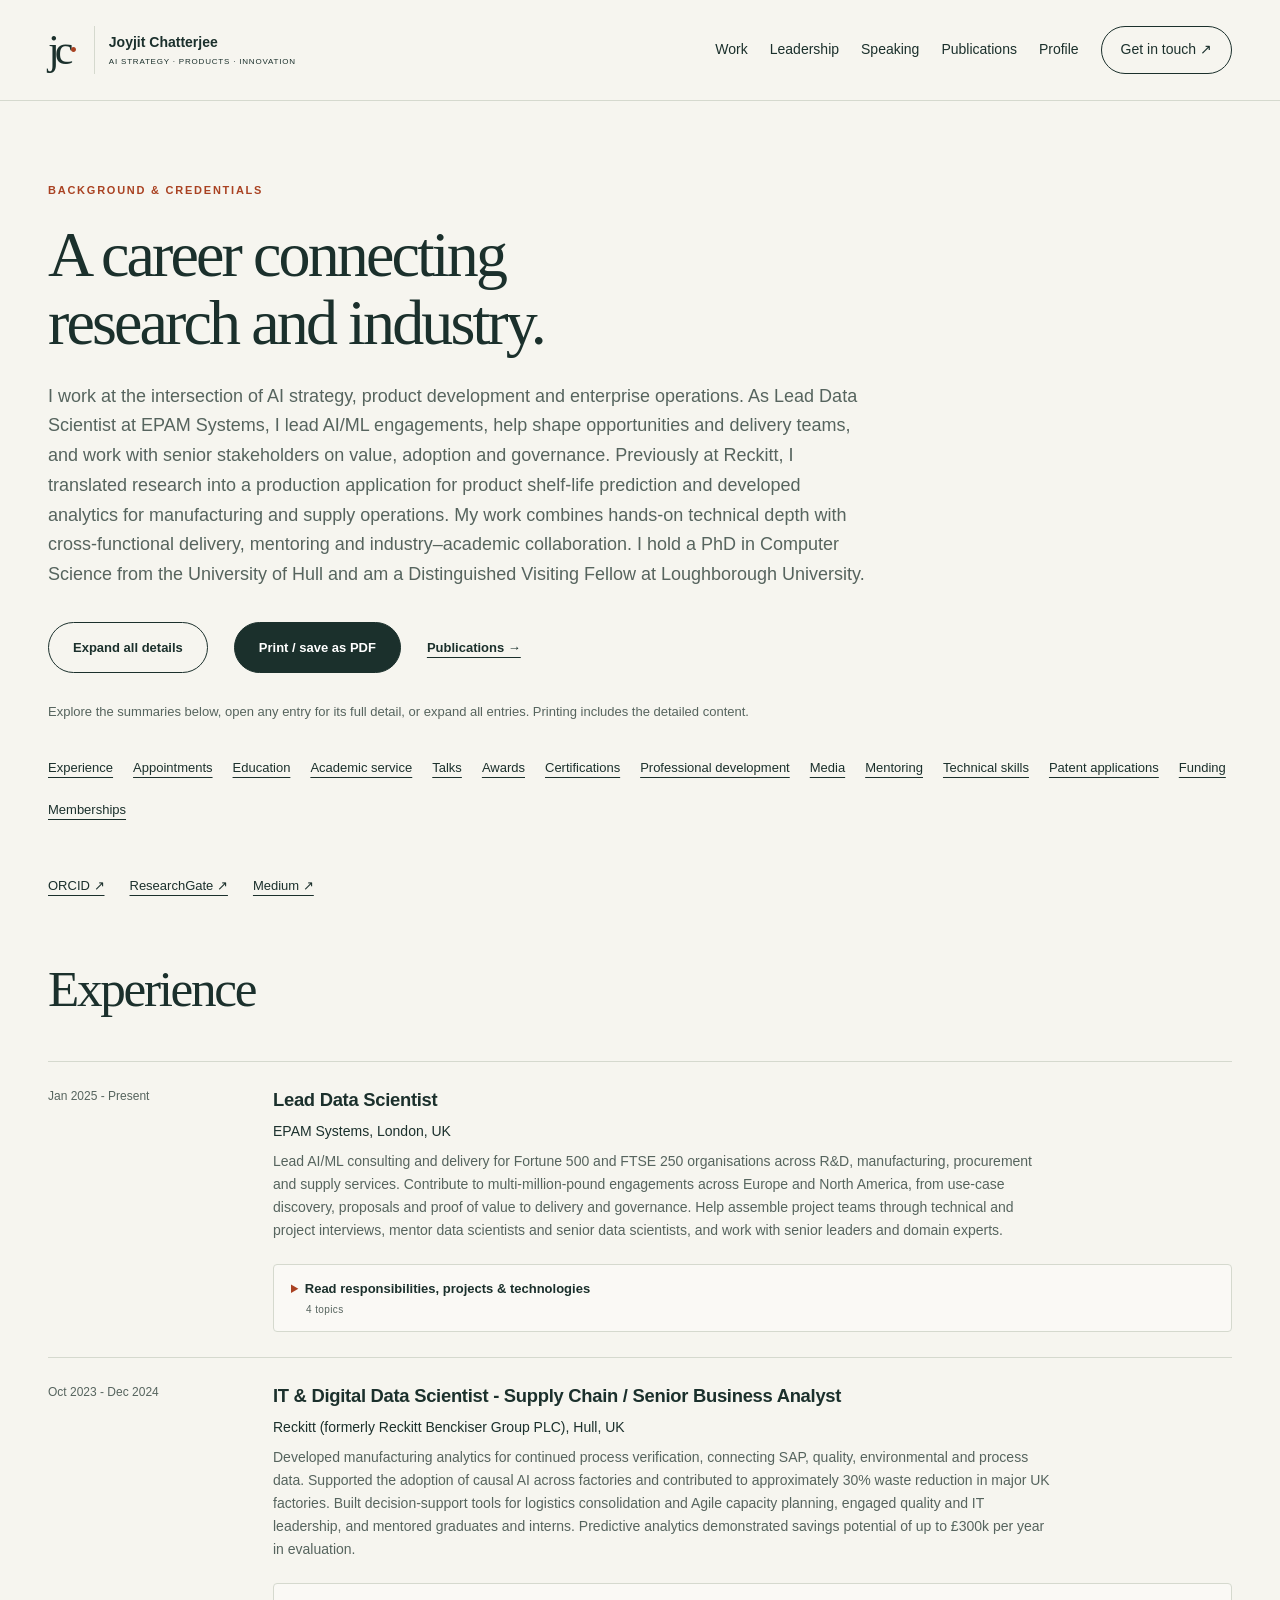
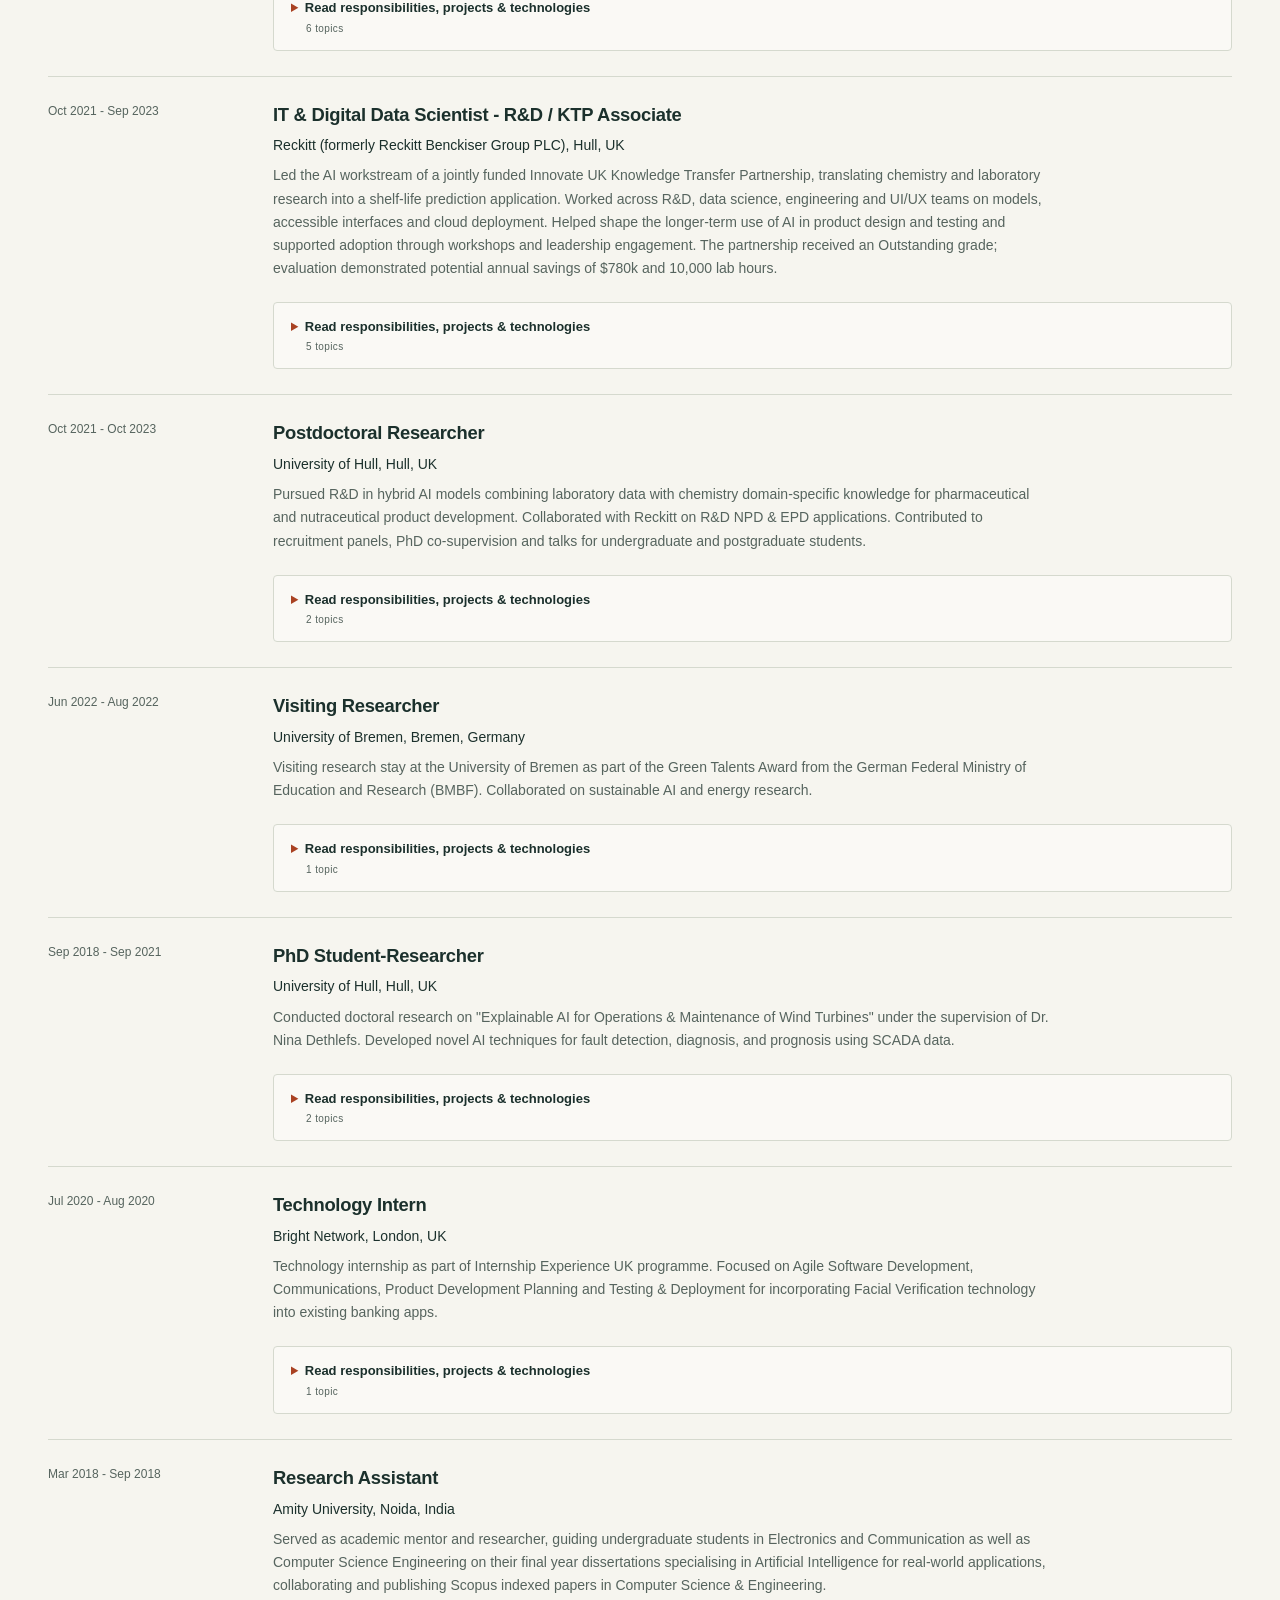
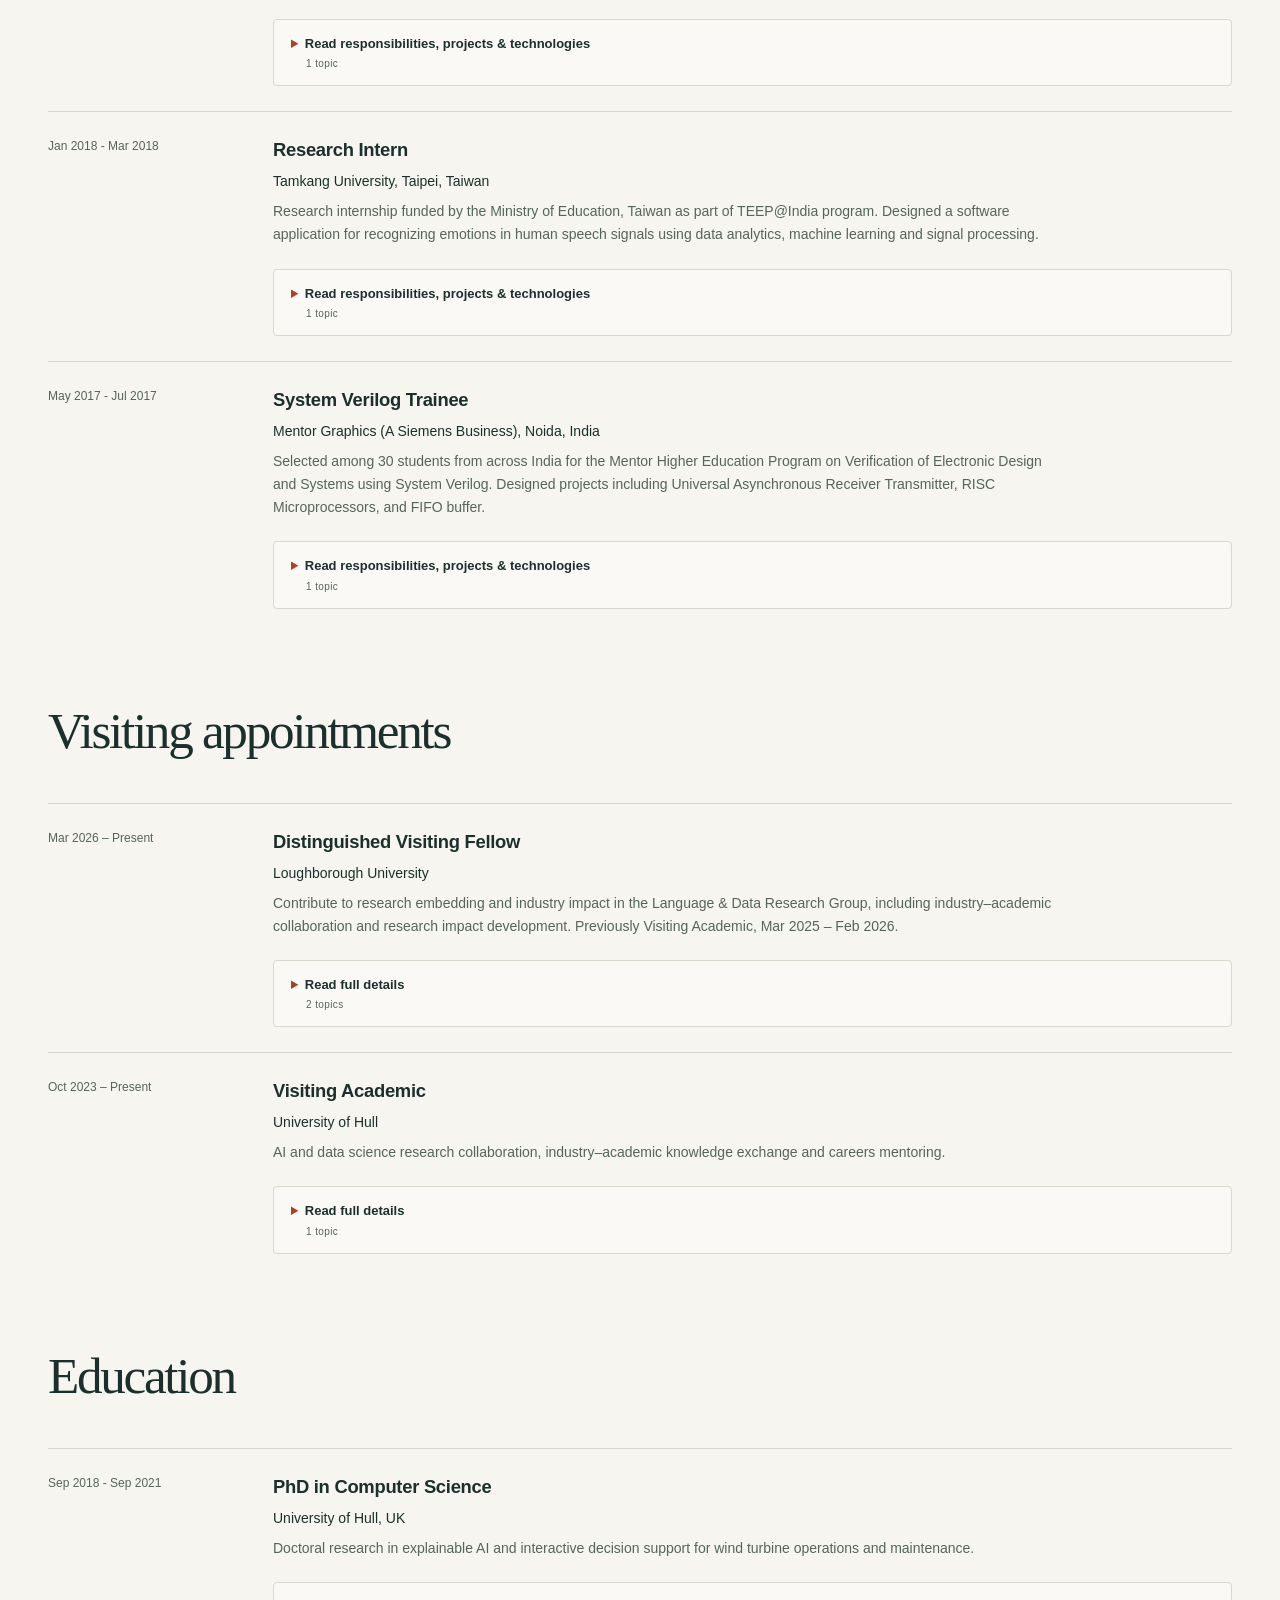
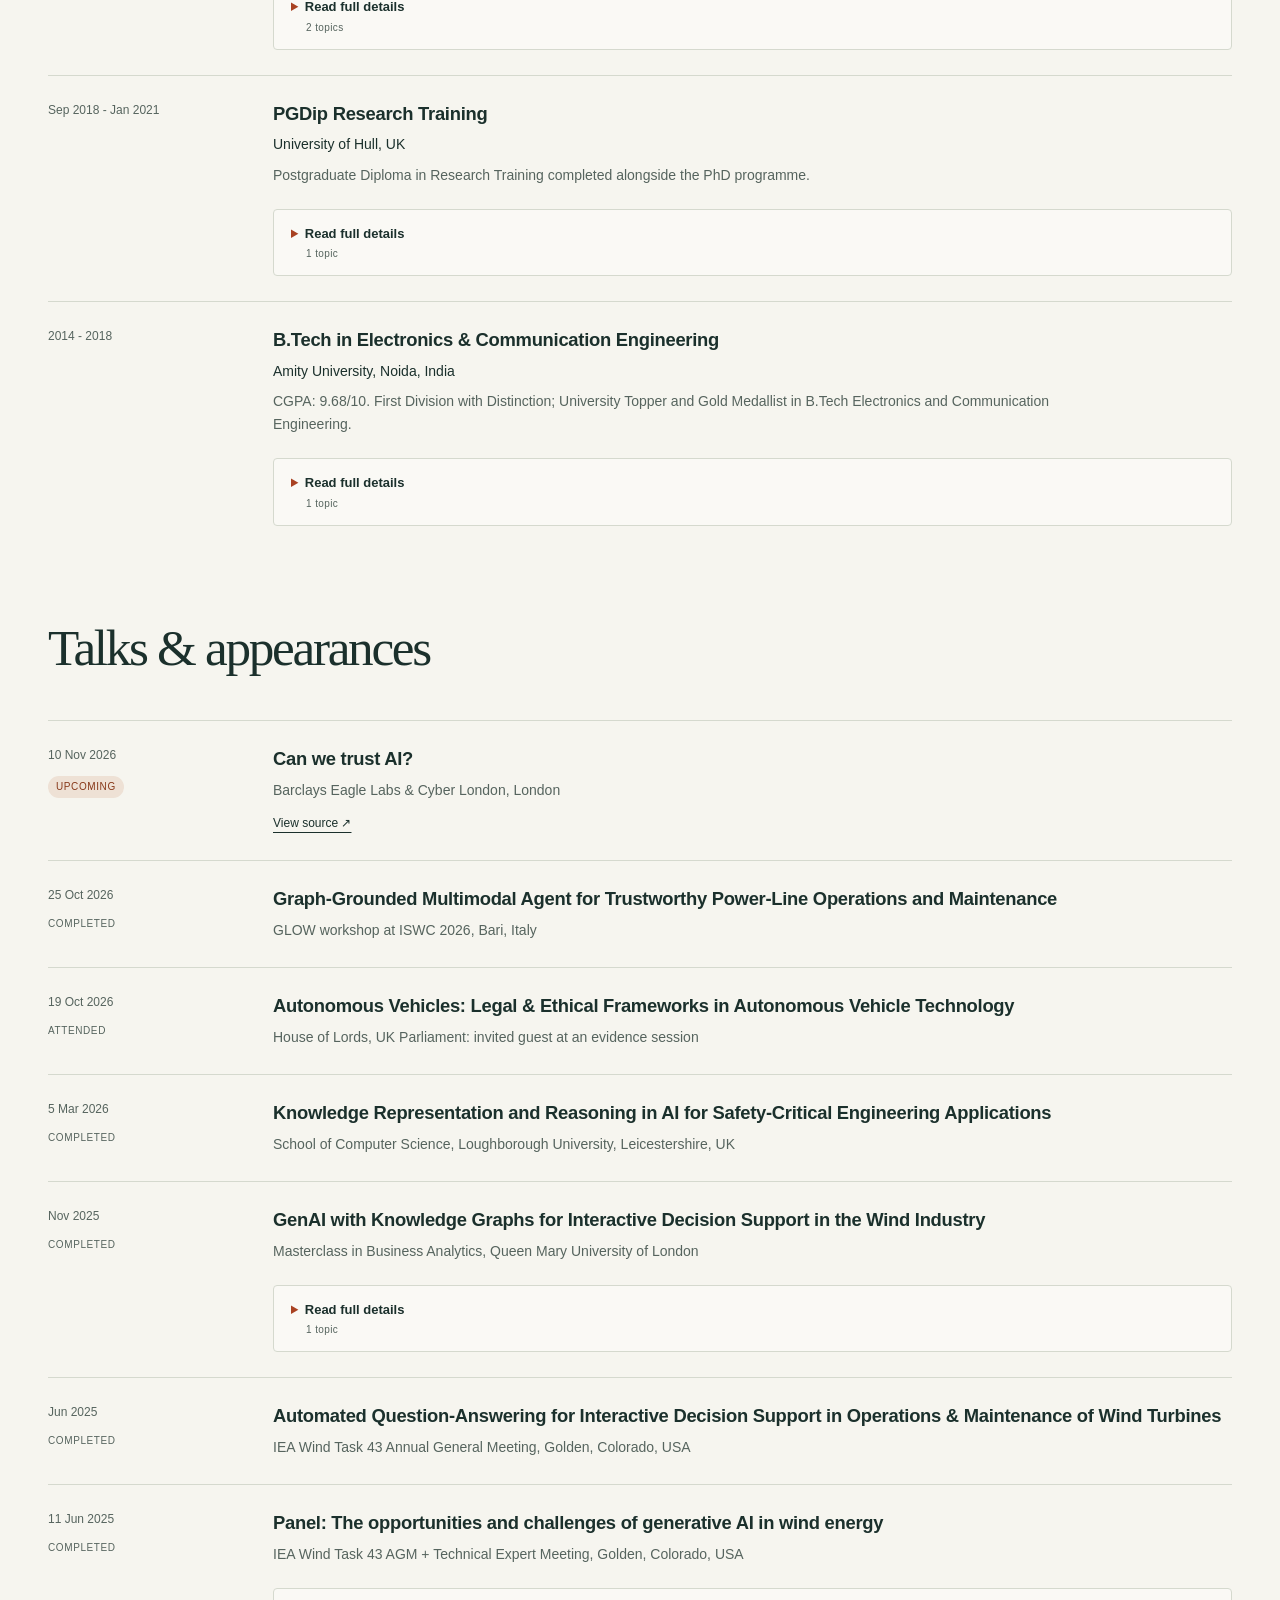
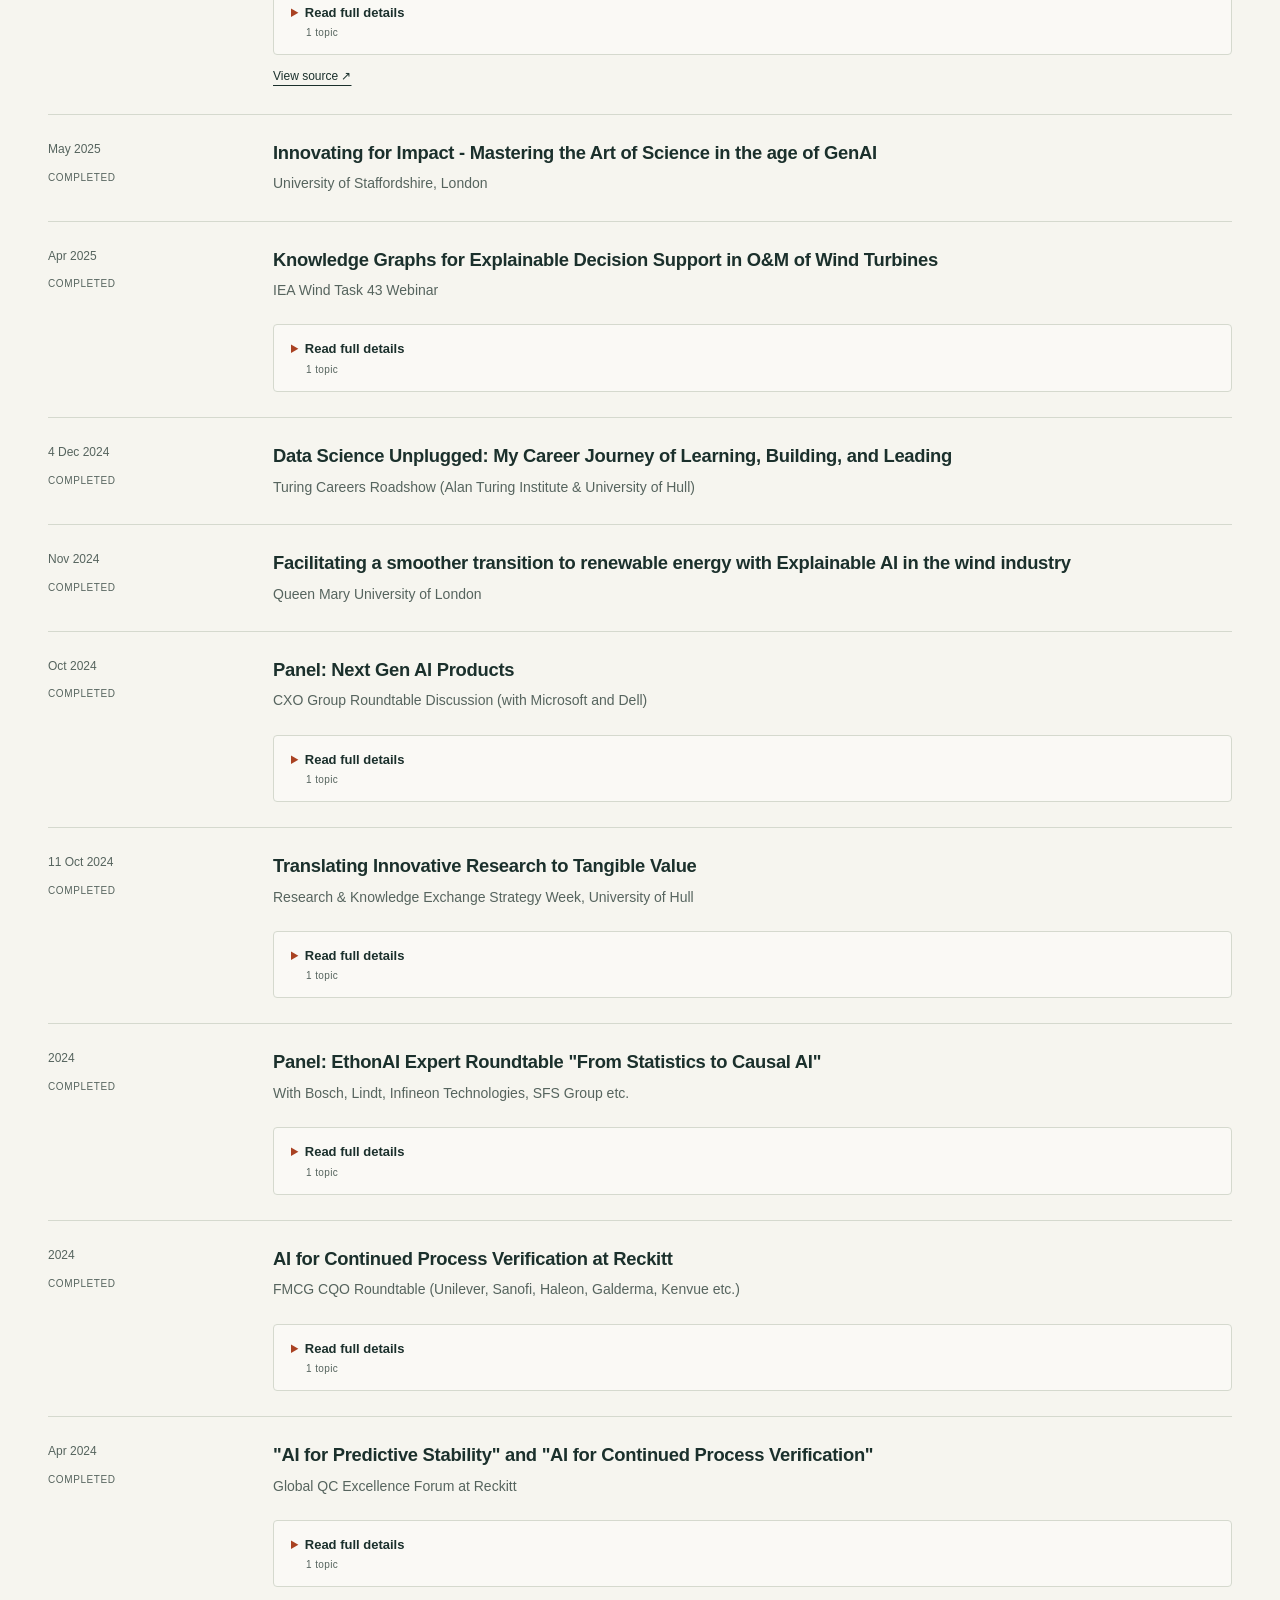
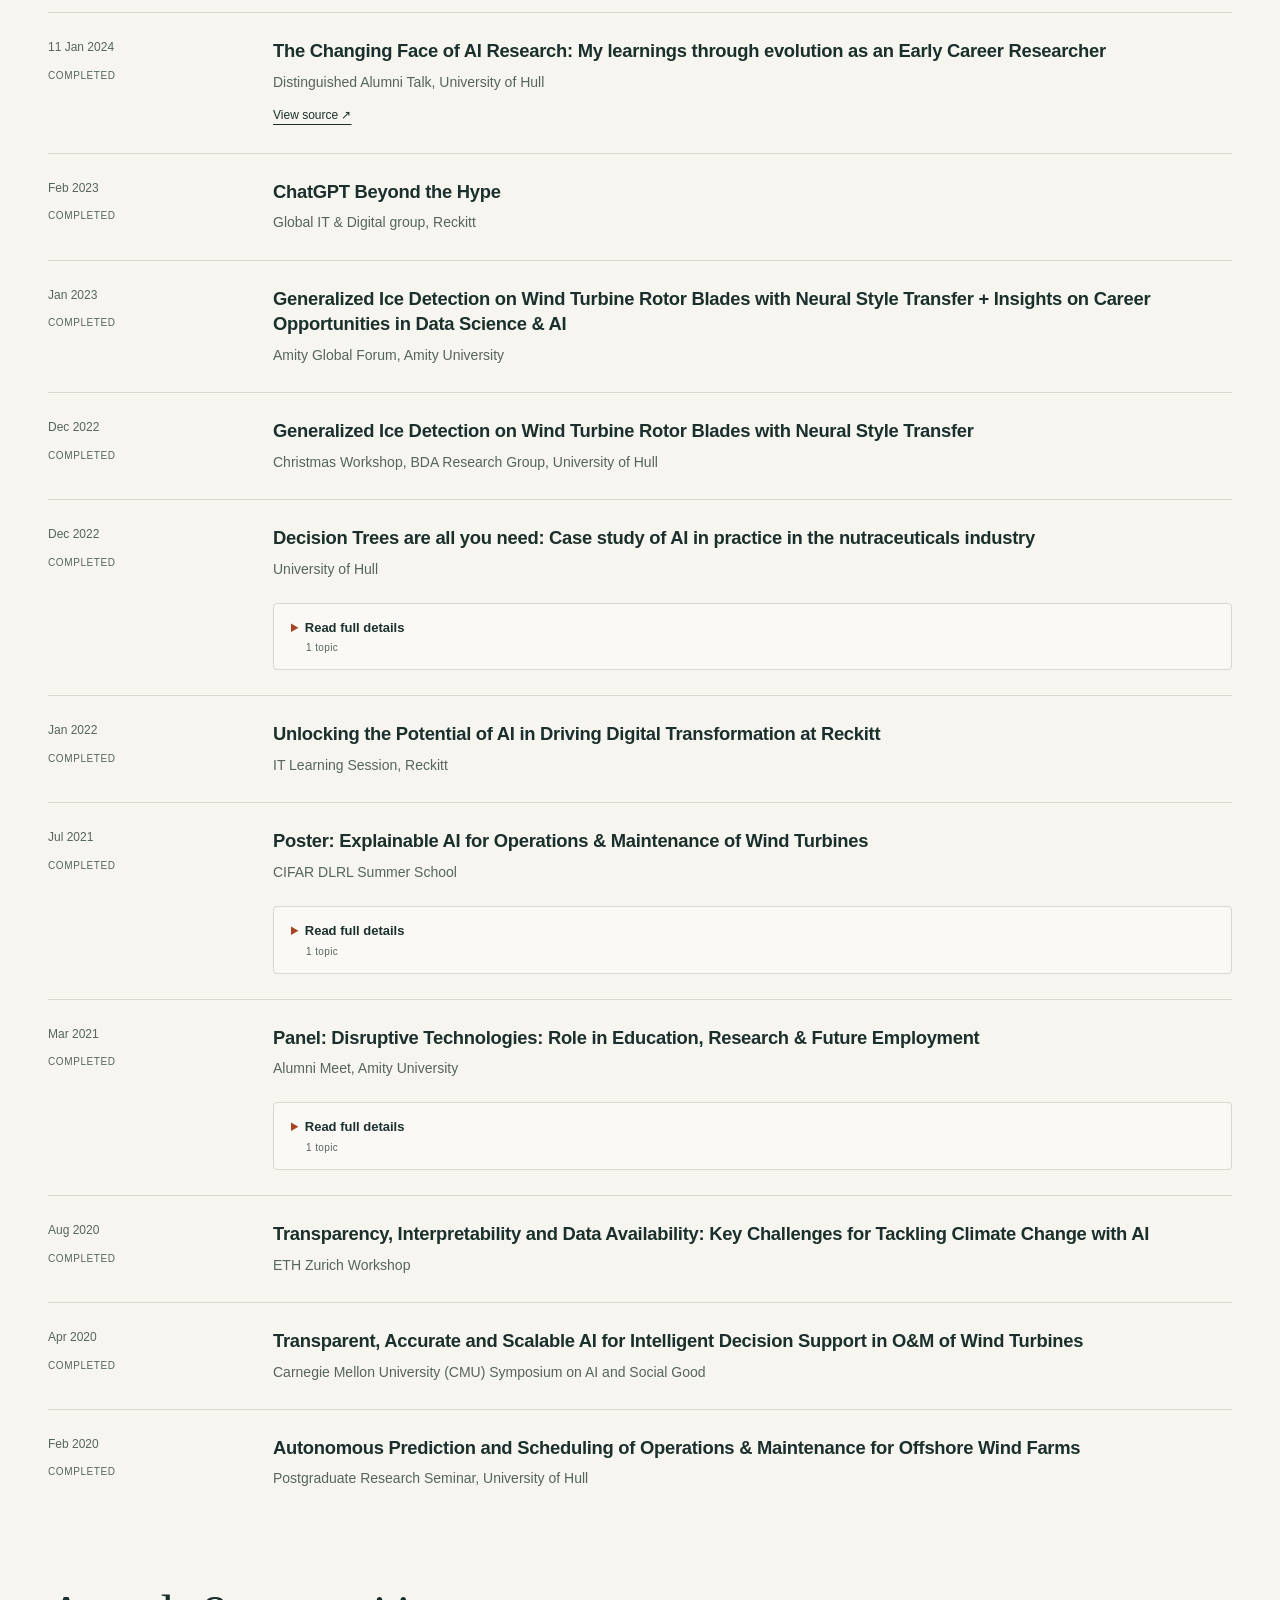
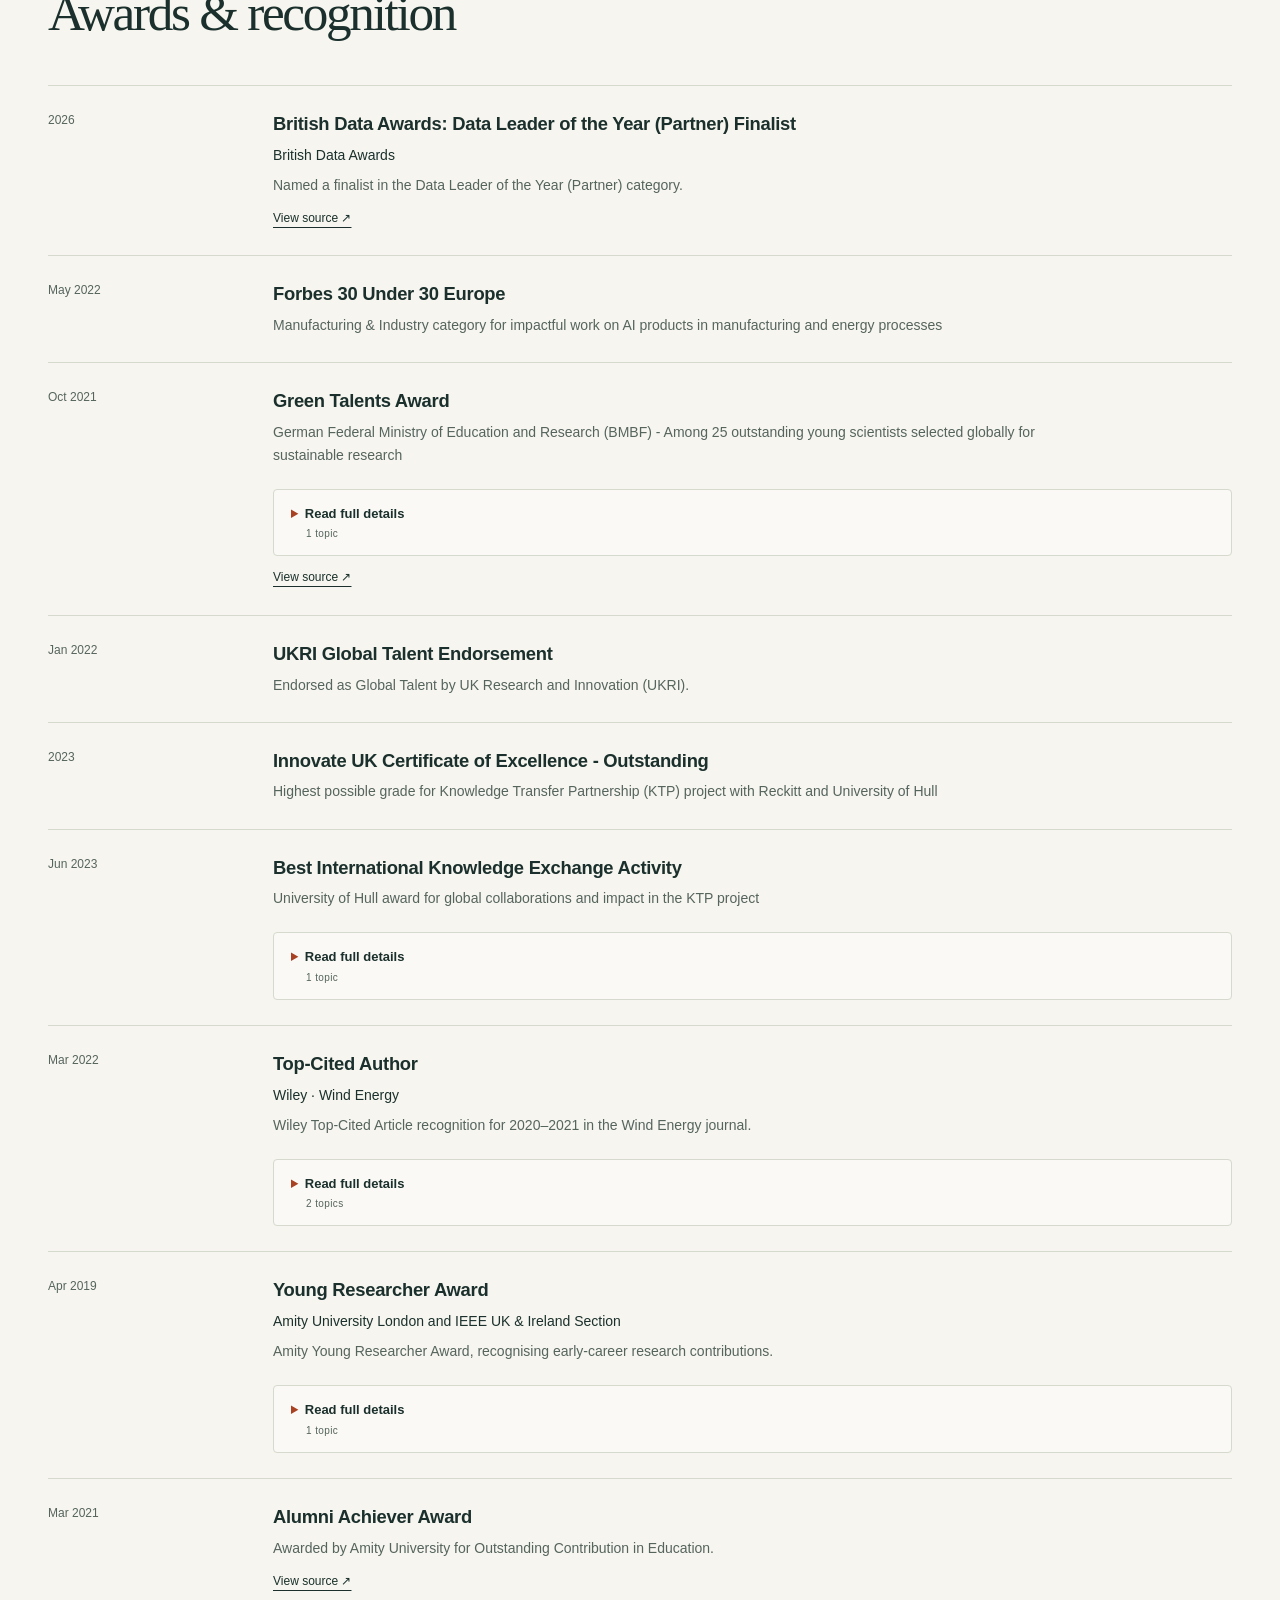
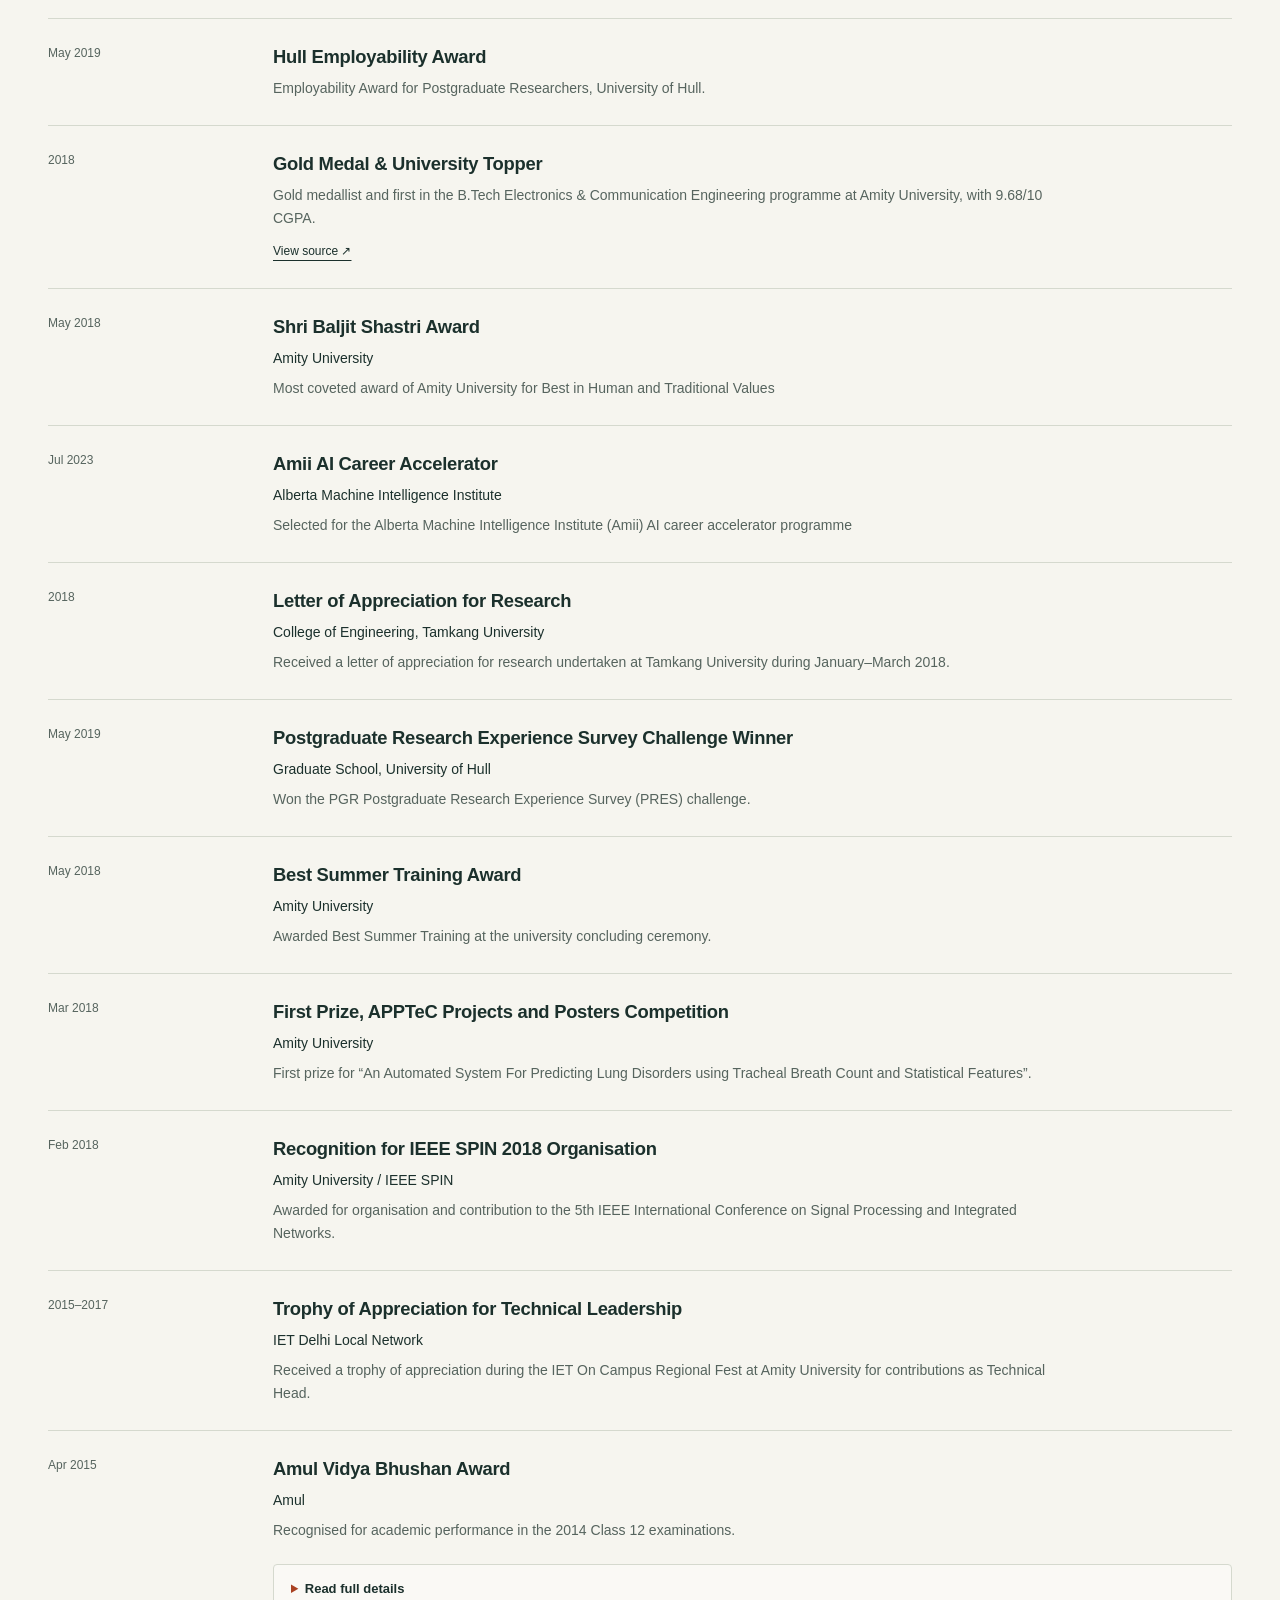
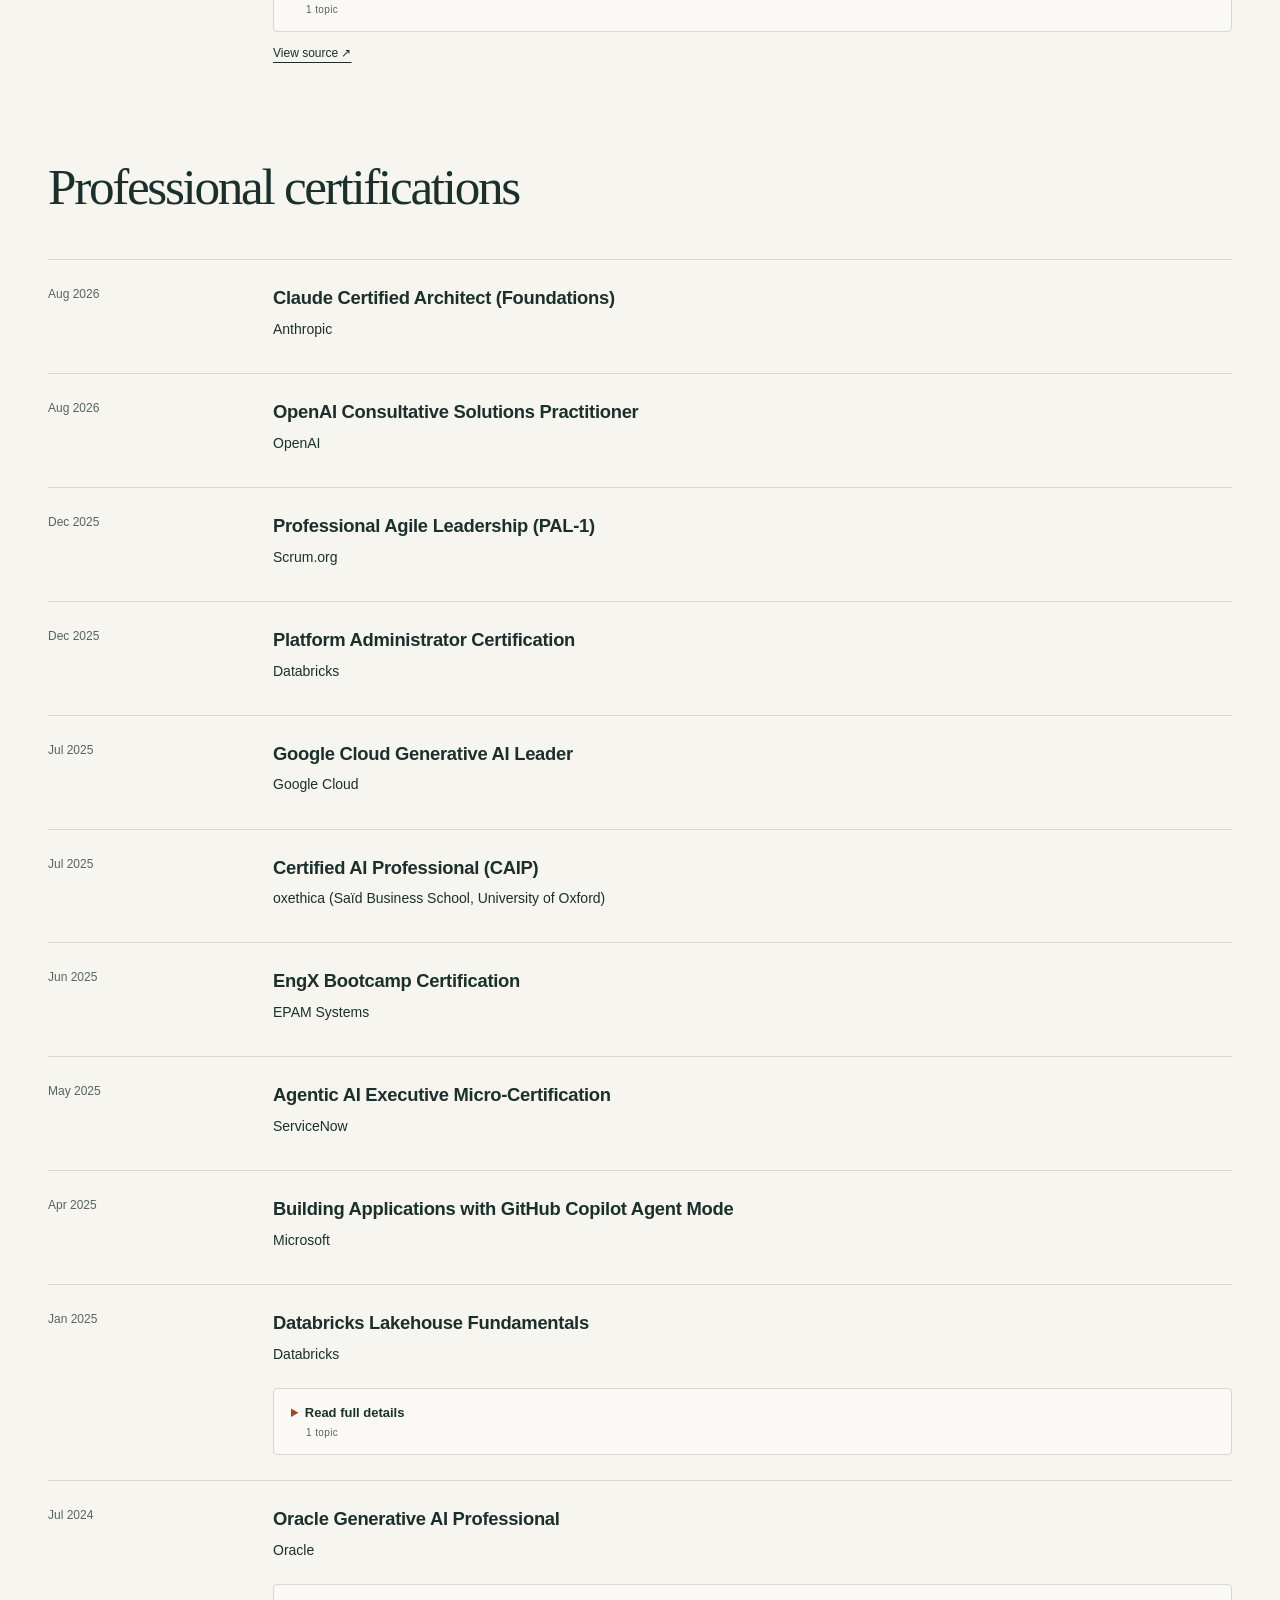
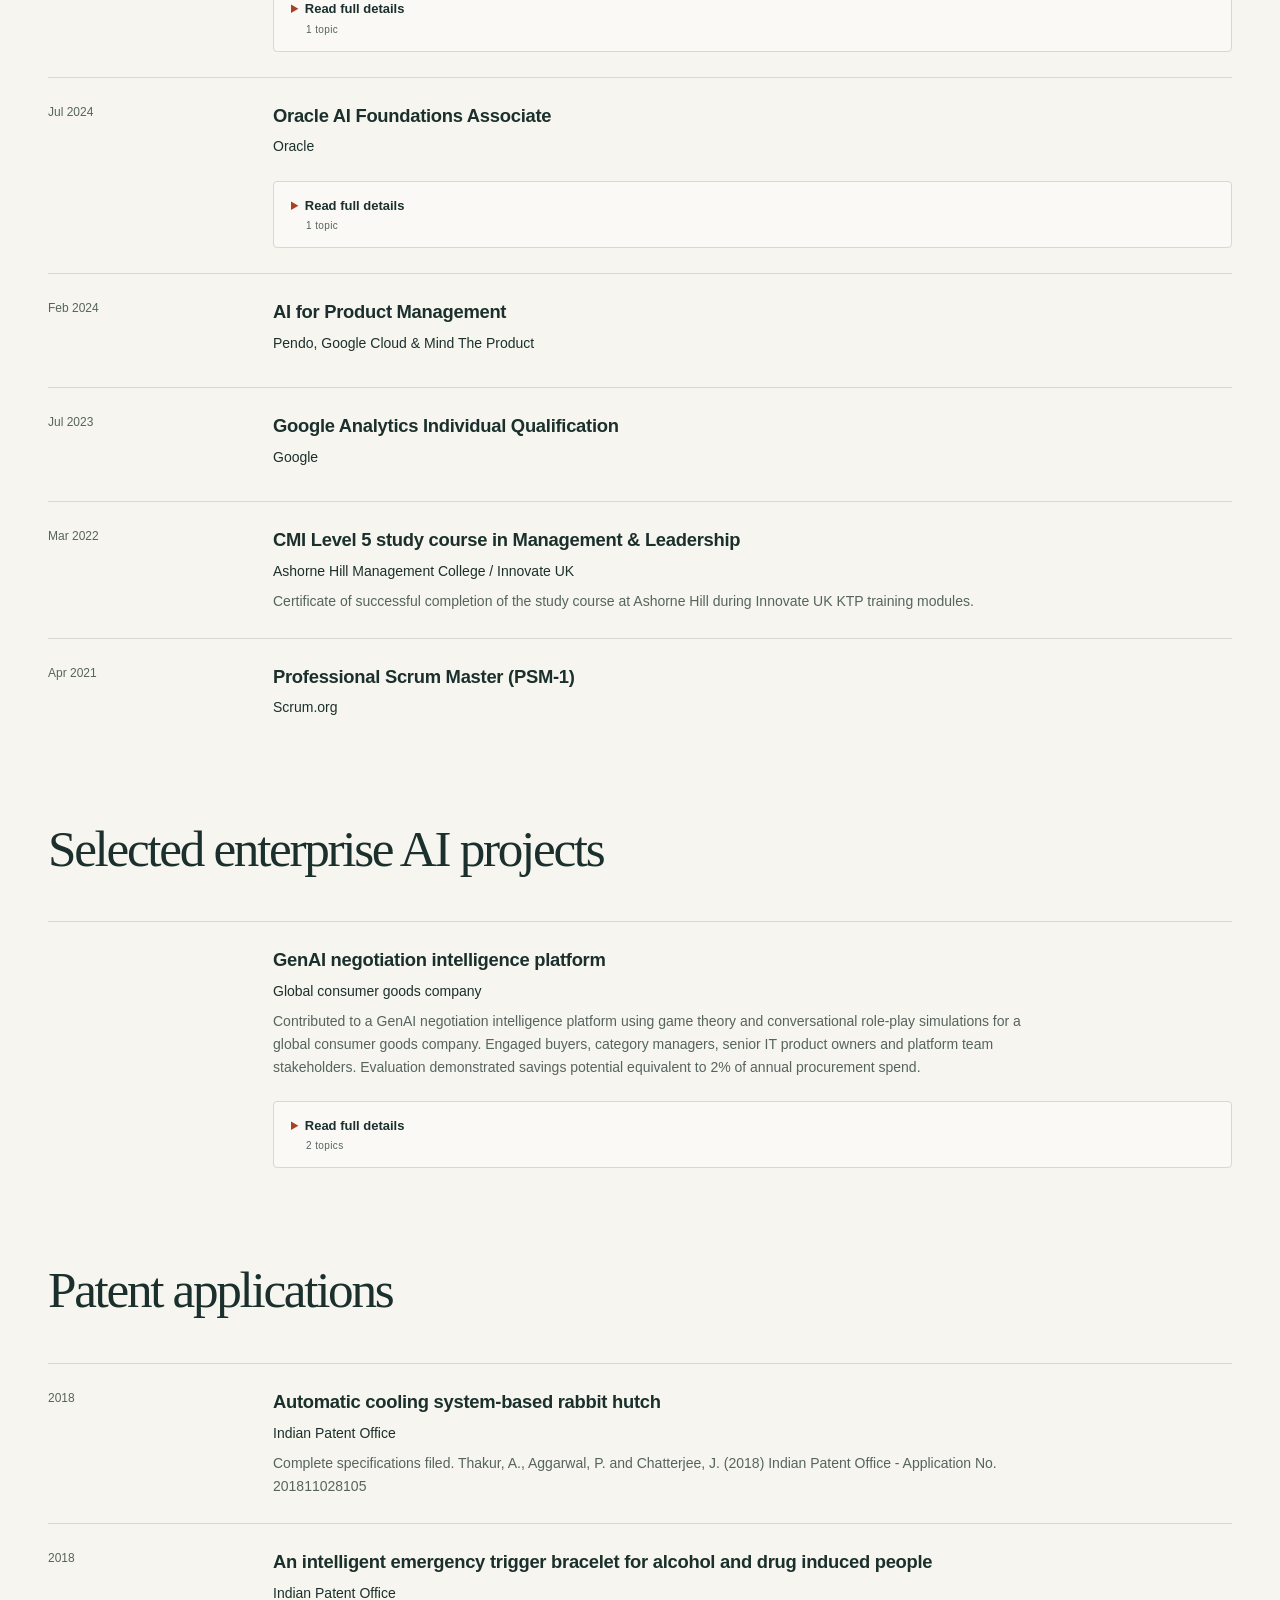
==== profile.html @ efad1578 "Connect manufacturing AI preprint to Reckitt case study" ====
<!doctype html>
<html lang="en">
<head>
<meta charset="utf-8">
<meta name="viewport" content="width=device-width,initial-scale=1">
<title>Profile | Dr. Joyjit Chatterjee</title>
<meta name="description" content="Career, education, talks and credentials of Dr. Joyjit Chatterjee">
<meta name="theme-color" content="#f6f5ef">
<link rel="canonical" href="https://joyjitchatterjee.github.io/profile.html">
<meta property="og:type" content="website">
<meta property="og:title" content="Profile | Dr. Joyjit Chatterjee">
<meta property="og:description" content="Career, education, talks and credentials of Dr. Joyjit Chatterjee">
<meta property="og:image" content="https://joyjitchatterjee.github.io/assets/images/iea-panel.jpg">
<link rel="icon" href="assets/favicon.svg" type="image/svg+xml">
<link rel="stylesheet" href="assets/site.css?v=349d03ef9078">
<script src="assets/site.js?v=bd5a354df83c" defer></script>
<script src="assets/experience.js?v=0034a3a4070b" defer></script>
</head>
<body>
<a class="skip" href="#main">Skip to content</a>
<header class="site-header"><nav class="wrap nav" aria-label="Main navigation"><a class="brand" href="index.html" aria-label="Dr. Joyjit Chatterjee home"><span class="monogram">jc<span>·</span></span><span>Joyjit Chatterjee<span class="brand-sub">AI STRATEGY · PRODUCTS · INNOVATION</span></span></a><button class="menu-button" aria-expanded="false" aria-controls="nav-links" type="button">Menu <span>+</span></button><div id="nav-links" class="nav-links"><a href="index.html#work">Work</a><a href="index.html#feedback">Leadership</a><a href="index.html#speaking">Speaking</a><a href="research.html">Publications</a><a href="profile.html">Profile</a><a class="nav-contact" href="#contact">Get in touch ↗</a></div></nav></header>
<main id="main"><section class="page-intro wrap"><p class="eyebrow">Background & credentials</p><h1>A career connecting<br>research and industry.</h1><p class="lede">I work at the intersection of AI strategy, product development and enterprise operations. As Lead Data Scientist at EPAM Systems, I lead AI/ML engagements, help shape opportunities and delivery teams, and work with senior stakeholders on value, adoption and governance. Previously at Reckitt, I translated research into a production application for product shelf-life prediction and developed analytics for manufacturing and supply operations. My work combines hands-on technical depth with cross-functional delivery, mentoring and industry–academic collaboration. I hold a PhD in Computer Science from the University of Hull and am a Distinguished Visiting Fellow at Loughborough University.</p><div class="actions"><button class="button secondary" id="expand-details" type="button" aria-pressed="false">Expand all details</button><button class="button" id="print-profile" type="button">Print / save as PDF</button><a class="text-link" href="research.html">Publications →</a></div><p class="profile-guide">Explore the summaries below, open any entry for its full detail, or expand all entries. Printing includes the detailed content.</p><nav class="section-links" aria-label="Profile sections"><a href="#experience">Experience</a><a href="#appointments">Appointments</a><a href="#education">Education</a><a href="#reviews">Academic service</a><a href="#talks">Talks</a><a href="#awards">Awards</a><a href="#certifications">Certifications</a><a href="#cpd">Professional development</a><a href="#press">Media</a><a href="#extramural">Mentoring</a><a href="#skills">Technical skills</a><a href="#patents">Patent applications</a><a href="#scholarships">Funding</a><a href="#memberships">Memberships</a></nav></section><div class="wrap online-profiles"><a href="https://orcid.org/0000-0003-2672-3832">ORCID ↗</a><a href="https://www.researchgate.net/profile/Joyjit-Chatterjee">ResearchGate ↗</a><a href="https://joyjitece.medium.com">Medium ↗</a></div><section id="experience" class="section wrap"><div class="section-heading"><h2>Experience</h2></div><article class="record" id="experience-lead-data-scientist"><div class="date">Jan 2025 - Present</div><div><h3>Lead Data Scientist</h3><p class="organization">EPAM Systems, London, UK</p><p>Lead AI/ML consulting and delivery for Fortune 500 and FTSE 250 organisations across R&amp;D, manufacturing, procurement and supply services. Contribute to multi-million-pound engagements across Europe and North America, from use-case discovery, proposals and proof of value to delivery and governance. Help assemble project teams through technical and project interviews, mentor data scientists and senior data scientists, and work with senior leaders and domain experts.</p><details class="cv-details" data-cv-details><summary>Read responsibilities, projects &amp; technologies<span class="detail-count">4 topics</span></summary><div class="detail-content"><section class="detail-group"><h4>Client delivery and opportunity development</h4><ul><li>Direct client delivery projects for Reckitt and Syngenta Group.</li><li>Supported the EPAM team with pitching and identifying ML and GenAI use cases for Qatar Airways, Unilever, Barry Callebaut, Brussels Airport Company, Cleveland Clinic Abu Dhabi, Adidas, Co-op, Currys and PPG Industries.</li><li>Supported pre-sales through solution pitches, RFP responses for new and existing accounts, and project planning.</li></ul></section><section class="detail-group"><h4>AI strategy, products and delivery</h4><ul><li>Lead AI/ML solution development across R&amp;D, manufacturing, procurement and supply services for Fortune 500 and FTSE 250 organisations within the UK and Western Europe AI/ML Consulting team.</li><li>Contribute to multi-million-pound data science engagements across Europe and North America, working with cross-functional global teams, client senior leadership and subject-matter experts.</li><li>Identify suitable business use cases, data streams, modelling approaches and governance strategies for decision support, cost efficiency and speed to market.</li><li>Work across strategy and governance, proof of concept, proof of value and end-to-end AI consulting, including GenAI engineering, data analytics and data science.</li></ul></section><section class="detail-group"><h4>Teams and knowledge sharing</h4><ul><li>Conduct technical and project interviews to help hire and assemble business analysts, data scientists and data engineers for client projects.</li><li>Mentor data scientists and senior data scientists.</li><li>Author articles for EPAM’s Supply Chain Management community, co-organise educational AI workshops for clients and review editorial content for the GenAI-X community.</li></ul></section><section class="detail-group"><h4>Technology and implementation</h4><ul><li>LLMs, retrieval-augmented generation (RAG), agentic AI, LangChain, PhiData, CrewAI and Azure OpenAI Service.</li><li>Python, Retool, Postman, pgAdmin and APIs for end-to-end AI/ML and GenAI solutions.</li></ul></section></div></details></div></article><article class="record" id="experience-it-digital-data-scientist-supply-chain-senior-business-analyst"><div class="date">Oct 2023 - Dec 2024</div><div><h3>IT &amp; Digital Data Scientist - Supply Chain / Senior Business Analyst</h3><p class="organization">Reckitt (formerly Reckitt Benckiser Group PLC), Hull, UK</p><p>Developed manufacturing analytics for continued process verification, connecting SAP, quality, environmental and process data. Supported the adoption of causal AI across factories and contributed to approximately 30% waste reduction in major UK factories. Built decision-support tools for logistics consolidation and Agile capacity planning, engaged quality and IT leadership, and mentored graduates and interns. Predictive analytics demonstrated savings potential of up to £300k per year in evaluation.</p><details class="cv-details" data-cv-details><summary>Read responsibilities, projects &amp; technologies<span class="detail-count">6 topics</span></summary><div class="detail-content"><section class="detail-group"><h4>Business scope and cross-functional delivery</h4><ul><li>Worked with IT&amp;D, R&amp;D, Supply and Global Data Science teams across the UK, USA, India and Poland on pharmaceutical and nutraceutical brands including Nurofen, Strepsils and Airborne, supporting a multi-billion-pound portfolio.</li><li>Presented AI innovation outcomes to the SVP Quality and SVP IT&amp;D Supply, and engaged the CIO and Global Data Science team through Reckitt’s AI/ML Community of Practice.</li></ul></section><section class="detail-group"><h4>Manufacturing quality, waste and operational performance</h4><ul><li>Developed a scalable data model for Continued Process Verification (CPV), covering formulation and packaging, manufacturing stages, input raw-material attributes and finished-product outputs.</li><li>Integrated SAP, environmental management, quality-control and historian process-parameter data with input from subject-matter experts across Europe and North America.</li><li>Performed exploratory analysis, preprocessing, statistical analysis, nonlinear predictive modelling, root-cause analysis and causal inference. Evaluation demonstrated savings potential of up to £300k per year.</li><li>Contributed to approximately 30% waste reduction in major UK factories and to the adoption of data-led continuous improvement in manufacturing and quality control.</li><li>Targeted the availability, quality and performance components of Overall Equipment Effectiveness through predictive maintenance, CPV, predictive stability and real-time insights, with an emphasis on reducing raw-material and packaging waste.</li></ul></section><section class="detail-group"><h4>Operational tools and accessible insights</h4><ul><li>Used open-source LLMs through Ollama and LangChain to turn complex manufacturing analytics into explanations accessible to subject-matter experts.</li><li>Built models for Agile team capacity and resource planning using historical Program Increment data, user stories and feature counts.</li><li>Developed a Cost-to-Serve logistics tool to identify shipment consolidation opportunities and convert Less than Truck Load (LTL) into Full Truck Load (FTL).</li></ul></section><section class="detail-group"><h4>Adoption, proof of value and connected initiatives</h4><ul><li>Led the IT&amp;D contribution to adopting a causal-AI manufacturing analytics platform, supporting factory proof-of-value demonstrations, data transformations and strategic engagement with subject-matter experts.</li><li>Expanded predictive stability analysis by connecting Ongoing Stability Studies data from SAP and QC Supply with the existing R&amp;D model built using LIMS data.</li><li>Initiated a predictive-maintenance proof of concept using factory condition-monitoring data.</li><li>Supported manufacturing colleagues in encouraging augmented- and virtual-reality adoption for predictive maintenance and training operations and maintenance personnel.</li></ul></section><section class="detail-group"><h4>Industry forums, responsible AI and mentoring</h4><ul><li>Represented Reckitt at the FMCG CQO Roundtable alongside quality leaders from Unilever, ELC Europe, Sanofi, Haleon, Galderma and Kenvue.</li><li>Joined the EthonAI expert roundtable “From Statistics to Causal AI” with industry leaders from Bosch, Lindt, Infineon Technologies and SFS Group.</li><li>Presented at internal forums including the Global QC Excellence Forum and delivered talks in Global QC workshops.</li><li>Contributed case studies for Responsible AI training, educated supply-chain colleagues through workshops, and mentored graduates and interns while delegating appropriate tasks.</li></ul></section><section class="detail-group"><h4>Research contribution: trustworthy AI for manufacturing</h4><ul><li>Coauthored “How Multimodal Data Can Enable Scalable and Trustworthy AI in Factories of The Future” with Rajendra Shankaran and Nina Dethlefs, published as a HAL preprint in September 2024. The paper lists Reckitt affiliations for both industry coauthors and the University of Hull for Dethlefs.</li><li>Proposed a holistic manufacturing data model connecting R&amp;D, production, quality and logistics to support equipment effectiveness, process verification, predictive stability and cost-to-serve decisions. The perspective emphasises domain-expert validation, explainability and human oversight.</li></ul></section></div></details></div></article><article class="record" id="experience-it-digital-data-scientist-r-d-ktp-associate"><div class="date">Oct 2021 - Sep 2023</div><div><h3>IT &amp; Digital Data Scientist - R&amp;D / KTP Associate</h3><p class="organization">Reckitt (formerly Reckitt Benckiser Group PLC), Hull, UK</p><p>Led the AI workstream of a jointly funded Innovate UK Knowledge Transfer Partnership, translating chemistry and laboratory research into a shelf-life prediction application. Worked across R&amp;D, data science, engineering and UI/UX teams on models, accessible interfaces and cloud deployment. Helped shape the longer-term use of AI in product design and testing and supported adoption through workshops and leadership engagement. The partnership received an Outstanding grade; evaluation demonstrated potential annual savings of $780k and 10,000 lab hours.</p><details class="cv-details" data-cv-details><summary>Read responsibilities, projects &amp; technologies<span class="detail-count">5 topics</span></summary><div class="detail-content"><section class="detail-group"><h4>Partnership and recognised delivery</h4><ul><li>Led the AI workstream in a $200k jointly funded Knowledge Transfer Partnership between Reckitt and the University of Hull, supported by Innovate UK and UKRI.</li><li>The partnership received Innovate UK’s Certificate of Excellence with an Outstanding rating, the highest possible grade.</li></ul></section><section class="detail-group"><h4>From research to a usable AI product</h4><ul><li>Developed an AI application for decision support in shelf-life prediction of healthcare products, estimating active-ingredient overage early in development.</li><li>Worked from model development through production application development, including accessible interfaces and user experience, collaborating with Reckitt’s Global Data Science team on cloud deployment.</li><li>Combined laboratory data with chemistry knowledge to improve stability prediction and formulation optimisation, including limited-data settings, for pharmaceutical and nutraceutical products.</li><li>Collaborated with R&amp;D scientists, ML engineers, data scientists and UI/UX developers across North America and Europe to plan development and meet milestones and deliverables.</li></ul></section><section class="detail-group"><h4>Evaluation and resource efficiency</h4><ul><li>Evaluation demonstrated potential annual reductions of approximately $780k in stability-testing costs and 10,000 laboratory hours, with potential energy savings of more than 2,000 kWh per year.</li><li>Helped reduce raw-material waste by predicting early which new formulations were likely to fail intended shelf-life specifications.</li><li>Coauthored a poster accepted for Reckitt’s first Science Inside Symposium, organised by the Chief R&amp;D Officer in Hull.</li></ul></section><section class="detail-group"><h4>AI adoption and longer-term strategy</h4><ul><li>Helped shape a long-term plan for intelligent data analysis in product design and testing, translating research into commercially useful corporate applications.</li><li>Investigated explainable AI components to make predictions transparent and build understanding of the domain.</li><li>Supported AI awareness and uptake through TechTalks with senior leadership including the CIO, presentations to the SVP IT&amp;D R&amp;D, and cohosting AI forums for the IT&amp;D R&amp;D group.</li><li>Developed colleagues’ data and AI capabilities through learning sessions, specialist workshops and regular discussion.</li></ul></section><section class="detail-group"><h4>Data scale and decision-support workflow</h4><ul><li>The Hull presentation reports approximately 60,000 stability-result data points, more than 1,000 stability studies and 66 analytes.</li><li>The application predicts the shelf-life of active ingredients during new-product development and existing-product optimisation. Predictive outputs support formulation decisions alongside laboratory stability studies.</li></ul></section></div></details></div></article><article class="record" id="experience-postdoctoral-researcher"><div class="date">Oct 2021 - Oct 2023</div><div><h3>Postdoctoral Researcher</h3><p class="organization">University of Hull, Hull, UK</p><p>Pursued R&amp;D in hybrid AI models combining laboratory data with chemistry domain-specific knowledge for pharmaceutical and nutraceutical product development. Collaborated with Reckitt on R&amp;D NPD &amp; EPD applications. Contributed to recruitment panels, PhD co-supervision and talks for undergraduate and postgraduate students.</p><details class="cv-details" data-cv-details><summary>Read responsibilities, projects &amp; technologies<span class="detail-count">2 topics</span></summary><div class="detail-content"><section class="detail-group"><h4>Applied research and knowledge transfer</h4><ul><li>Developed hybrid AI models combining LIMS laboratory data with domain-specific chemistry information, including SMILES molecular fingerprints of active pharmaceutical ingredients.</li><li>Collaborated with Reckitt through the KTP on accelerating new and existing pharmaceutical and nutraceutical product development in the FMCG industry.</li><li>Translated academic findings into commercially useful solutions and communicated technical concepts to academic and industry stakeholders.</li><li>Documented research through technical reports and publications.</li></ul></section><section class="detail-group"><h4>Academic leadership and developing researchers</h4><ul><li>Served on recruitment panels interviewing postdoctoral researchers and research associates in data analytics, data science and AI.</li><li>Mentored PhD students as a co-supervisor and delivered talks to BSc and MSc students, including through Hull’s Centre of Excellence for Data Science, Artificial Intelligence and Modelling (DAIM).</li></ul></section></div></details></div></article><article class="record" id="experience-visiting-researcher"><div class="date">Jun 2022 - Aug 2022</div><div><h3>Visiting Researcher</h3><p class="organization">University of Bremen, Bremen, Germany</p><p>Visiting research stay at the University of Bremen as part of the Green Talents Award from the German Federal Ministry of Education and Research (BMBF). Collaborated on sustainable AI and energy research.</p><details class="cv-details" data-cv-details><summary>Read responsibilities, projects &amp; technologies<span class="detail-count">1 topic</span></summary><div class="detail-content"><section class="detail-group"><h4>Green Talents research visit and EisAuge</h4><ul><li>Research visit supported by the German Federal Ministry of Education and Research’s Green Talents Award, with virtual work in June–July 2022 and an in-person stay in July–August 2022.</li><li>Worked on the EisAuge project, developing deep-learning and transfer-learning approaches for detecting ice on wind turbine blades.</li><li>Developed a generalised ice-detection system designed to transfer predictions across wind farms when trained on data from a single, distinct farm.</li></ul></section></div></details></div></article><article class="record" id="experience-phd-student-researcher"><div class="date">Sep 2018 - Sep 2021</div><div><h3>PhD Student-Researcher</h3><p class="organization">University of Hull, Hull, UK</p><p>Conducted doctoral research on &quot;Explainable AI for Operations &amp; Maintenance of Wind Turbines&quot; under the supervision of Dr. Nina Dethlefs. Developed novel AI techniques for fault detection, diagnosis, and prognosis using SCADA data.</p><details class="cv-details" data-cv-details><summary>Read responsibilities, projects &amp; technologies<span class="detail-count">2 topics</span></summary><div class="detail-content"><section class="detail-group"><h4>Explainable decision support for offshore wind</h4><ul><li>Applied deep learning to turbine sensor (SCADA) data and alarm records to support engineers and technicians in wind turbine operations and maintenance.</li><li>Investigated anomaly prediction, maintenance planning and condition-based monitoring to improve reliability and reduce downtime and operations and maintenance costs.</li><li>Used natural language generation, temporal causal inference and knowledge graphs to explain anomalies, plan maintenance and generate understandable decision-support reports.</li><li>Developed a complete question-answering system combining AI models with a domain-specific knowledge graph for interactive maintenance decision support.</li></ul></section><section class="detail-group"><h4>Collaboration and dissemination</h4><ul><li>Collaborated with wind-farm operators and research organisations including ORE Catapult.</li><li>Worked within the Aura Wind Energy PhD Cluster and Hull’s Dependable Intelligent Systems / Big Data Analytics Research Group.</li><li>Presented research internally and externally, including Aura events and the Big Data Analytics Research Group’s annual workshop.</li></ul></section></div></details></div></article><article class="record" id="experience-technology-intern"><div class="date">Jul 2020 - Aug 2020</div><div><h3>Technology Intern</h3><p class="organization">Bright Network, London, UK</p><p>Technology internship as part of Internship Experience UK programme. Focused on Agile Software Development, Communications, Product Development Planning and Testing &amp; Deployment for incorporating Facial Verification technology into existing banking apps.</p><details class="cv-details" data-cv-details><summary>Read responsibilities, projects &amp; technologies<span class="detail-count">1 topic</span></summary><div class="detail-content"><section class="detail-group"><h4>Technology internship programme</h4><ul><li>Participated in Bright Network’s Internship Experience UK technology programme.</li><li>Worked on Agile software development, communication, product-development planning and management, and testing and deployment for adding facial verification to banking applications.</li></ul></section></div></details></div></article><article class="record" id="experience-research-assistant"><div class="date">Mar 2018 - Sep 2018</div><div><h3>Research Assistant</h3><p class="organization">Amity University, Noida, India</p><p>Served as academic mentor and researcher, guiding undergraduate students in Electronics and Communication as well as Computer Science Engineering on their final year dissertations specialising in Artificial Intelligence for real-world applications, collaborating and publishing Scopus indexed papers in Computer Science &amp; Engineering.</p><details class="cv-details" data-cv-details><summary>Read responsibilities, projects &amp; technologies<span class="detail-count">1 topic</span></summary><div class="detail-content"><section class="detail-group"><h4>Research and undergraduate mentoring</h4><ul><li>Mentored final-year Electronics and Communication Engineering and Computer Science Engineering students on AI applications, collaborating on Scopus-indexed research publications.</li><li>Worked with principal investigator Prof. Anu Mehra, contributing expertise in machine learning and deep learning to student projects.</li><li>Delivered talks on explainable AI and its real-world applications as part of panels on disruptive technologies.</li></ul></section></div></details></div></article><article class="record" id="experience-research-intern"><div class="date">Jan 2018 - Mar 2018</div><div><h3>Research Intern</h3><p class="organization">Tamkang University, Taipei, Taiwan</p><p>Research internship funded by the Ministry of Education, Taiwan as part of TEEP@India program. Designed a software application for recognizing emotions in human speech signals using data analytics, machine learning and signal processing.</p><details class="cv-details" data-cv-details><summary>Read responsibilities, projects &amp; technologies<span class="detail-count">1 topic</span></summary><div class="detail-content"><section class="detail-group"><h4>Speech analysis and recognition</h4><ul><li>Worked on machine learning, pattern recognition and signal processing in the TEEP@India research programme funded by Taiwan’s Ministry of Education.</li><li>Designed a software application for automated real-time recognition of emotions in speech, combining predictive machine learning and audio signal processing.</li></ul></section></div></details></div></article><article class="record" id="experience-system-verilog-trainee"><div class="date">May 2017 - Jul 2017</div><div><h3>System Verilog Trainee</h3><p class="organization">Mentor Graphics (A Siemens Business), Noida, India</p><p>Selected among 30 students from across India for the Mentor Higher Education Program on Verification of Electronic Design and Systems using System Verilog. Designed projects including Universal Asynchronous Receiver Transmitter, RISC Microprocessors, and FIFO buffer.</p><details class="cv-details" data-cv-details><summary>Read responsibilities, projects &amp; technologies<span class="detail-count">1 topic</span></summary><div class="detail-content"><section class="detail-group"><h4>Electronic design and verification</h4><ul><li>Selected among 30 students across India for the Mentor Higher Education Program on verification of electronic designs and systems using SystemVerilog.</li><li>Used Verilog in projects involving a Universal Asynchronous Receiver Transmitter, 8-bit and 16-bit RISC microprocessors and a First-In-First-Out buffer.</li></ul></section></div></details></div></article></section><section id="appointments" class="section wrap"><div class="section-heading"><h2>Visiting appointments</h2></div><article class="record" id="appointments-distinguished-visiting-fellow"><div class="date">Mar 2026 – Present</div><div><h3>Distinguished Visiting Fellow</h3><p class="organization">Loughborough University</p><p>Contribute to research embedding and industry impact in the Language &amp; Data Research Group, including industry–academic collaboration and research impact development. Previously Visiting Academic, Mar 2025 – Feb 2026.</p><details class="cv-details" data-cv-details><summary>Read full details<span class="detail-count">2 topics</span></summary><div class="detail-content"><section class="detail-group"><h4>Distinguished Visiting Fellow, March 2026 onwards</h4><ul><li>Voluntary appointment in the Language &amp; Data Research Group recognising past and continuing contributions to AI embedding through publications, guest lectures and advice on industry–academic collaboration.</li></ul></section><section class="detail-group"><h4>Visiting Academic, March 2025 to February 2026</h4><ul><li>Invited as an industry expert to support research embedding and impact creation for students and academics.</li><li>Provided voluntary insights at the intersection of AI, natural language processing and sustainability, with an emphasis on ethical, inclusive and internationally impactful research.</li><li>Delivered guest lectures and invited talks, advised on the Research Excellence Framework, and offered mentoring and career guidance to PhD students and researchers.</li></ul></section></div></details></div></article><article class="record" id="appointments-visiting-academic"><div class="date">Oct 2023 – Present</div><div><h3>Visiting Academic</h3><p class="organization">University of Hull</p><p>AI and data science research collaboration, industry–academic knowledge exchange and careers mentoring.</p><details class="cv-details" data-cv-details><summary>Read full details<span class="detail-count">1 topic</span></summary><div class="detail-content"><section class="detail-group"><h4>Research impact, teaching and careers</h4><ul><li>Provide voluntary career advice to students and collaborate on research dissemination with Hull’s Big Data Analytics Research Group.</li><li>Deliver guest lectures and Computer Science talks as an invited industry expert in AI/ML, particularly through DAIM.</li><li>Continue industry–academic collaboration following the KTP, helping Hull and Reckitt develop evidence for research impact case studies, including the Research Excellence Framework.</li></ul></section></div></details></div></article></section><section id="education" class="section wrap"><div class="section-heading"><h2>Education</h2></div><article class="record" id="education-phd-in-computer-science"><div class="date">Sep 2018 - Sep 2021</div><div><h3>PhD in Computer Science</h3><p class="organization">University of Hull, UK</p><p>Doctoral research in explainable AI and interactive decision support for wind turbine operations and maintenance.</p><details class="cv-details" data-cv-details><summary>Read full details<span class="detail-count">2 topics</span></summary><div class="detail-content"><section class="detail-group"><h4>Doctoral research</h4><ul><li>Thesis: The Blessings of Explainable AI in Operations &amp; Maintenance of Wind Turbines.</li><li>Research project: Autonomous Prediction and Scheduling of Operations and Maintenance for Offshore Wind Farms, within the Aura Innovation Centre and University of Hull PhD scholarship cluster.</li><li>Research group: Dependable Intelligent Systems / Big Data Analytics.</li></ul></section><section class="detail-group"><h4>Supervision and examination</h4><ul><li>Primary supervisor: Dr Nina Dethlefs. Co-supervisor: Dr Alex Turner, University of Nottingham. Panel chair: Prof. Yiannis Papadopoulos.</li><li>External examiner: Dr James Carroll, University of Strathclyde. Internal examiner: Dr Yongqiang Cheng, University of Hull.</li></ul></section></div></details></div></article><article class="record" id="education-pgdip-research-training"><div class="date">Sep 2018 - Jan 2021</div><div><h3>PGDip Research Training</h3><p class="organization">University of Hull, UK</p><p>Postgraduate Diploma in Research Training completed alongside the PhD programme.</p><details class="cv-details" data-cv-details><summary>Read full details<span class="detail-count">1 topic</span></summary><div class="detail-content"><section class="detail-group"><h4>Research training programme</h4><ul><li>Completed 120 credits at Level 7 (Master’s level) through the Doctoral College’s Postgraduate Training Scheme, alongside doctoral research.</li></ul></section></div></details></div></article><article class="record" id="education-b-tech-in-electronics-communication-engineering"><div class="date">2014 - 2018</div><div><h3>B.Tech in Electronics &amp; Communication Engineering</h3><p class="organization">Amity University, Noida, India</p><p>CGPA: 9.68/10. First Division with Distinction; University Topper and Gold Medallist in B.Tech Electronics and Communication Engineering.</p><details class="cv-details" data-cv-details><summary>Read full details<span class="detail-count">1 topic</span></summary><div class="detail-content"><section class="detail-group"><h4>Academic achievement</h4><ul><li>First Division with Distinction, CGPA 9.68/10. University topper and gold medallist in Electronics and Communication Engineering.</li></ul></section></div></details></div></article></section><section id="talks" class="section wrap"><div class="section-heading"><h2>Talks & appearances</h2></div><article class="record talk" id="talks-can-we-trust-ai"><div class="date">10 Nov 2026<span class="status upcoming">upcoming</span></div><div><h3>Can we trust AI?</h3><p>Barclays Eagle Labs &amp; Cyber London, London</p><a class="record-source" href="https://www.linkedin.com/in/joyjitchatterjee/">View source ↗</a></div></article><article class="record talk" id="talks-graph-grounded-multimodal-agent-for-trustworthy-power-line-operations-and-maintenance"><div class="date">25 Oct 2026<span class="status completed">completed</span></div><div><h3>Graph-Grounded Multimodal Agent for Trustworthy Power-Line Operations and Maintenance</h3><p>GLOW workshop at ISWC 2026, Bari, Italy</p></div></article><article class="record talk" id="talks-autonomous-vehicles-legal-ethical-frameworks-in-autonomous-vehicle-technology"><div class="date">19 Oct 2026<span class="status attended">attended</span></div><div><h3>Autonomous Vehicles: Legal &amp; Ethical Frameworks in Autonomous Vehicle Technology</h3><p>House of Lords, UK Parliament: invited guest at an evidence session</p></div></article><article class="record talk" id="talks-knowledge-representation-and-reasoning-in-ai-for-safety-critical-engineering-applications"><div class="date">5 Mar 2026<span class="status completed">completed</span></div><div><h3>Knowledge Representation and Reasoning in AI for Safety-Critical Engineering Applications</h3><p>School of Computer Science, Loughborough University, Leicestershire, UK</p></div></article><article class="record talk" id="talks-genai-with-knowledge-graphs-for-interactive-decision-support-in-the-wind-industry"><div class="date">Nov 2025<span class="status completed">completed</span></div><div><h3>GenAI with Knowledge Graphs for Interactive Decision Support in the Wind Industry</h3><p>Masterclass in Business Analytics, Queen Mary University of London</p><details class="cv-details" data-cv-details><summary>Read full details<span class="detail-count">1 topic</span></summary><div class="detail-content"><section class="detail-group"><h4>Event context</h4><ul><li>Invited talk for the Masterclass in Business Analytics, School of Business &amp; Management, Queen Mary University of London.</li></ul></section></div></details></div></article><article class="record talk" id="talks-automated-question-answering-for-interactive-decision-support-in-operations-maintenance-of-wind-turbines"><div class="date">Jun 2025<span class="status completed">completed</span></div><div><h3>Automated Question-Answering for Interactive Decision Support in Operations &amp; Maintenance of Wind Turbines</h3><p>IEA Wind Task 43 Annual General Meeting, Golden, Colorado, USA</p></div></article><article class="record talk" id="talks-panel-the-opportunities-and-challenges-of-generative-ai-in-wind-energy"><div class="date">11 Jun 2025<span class="status completed">completed</span></div><div><h3>Panel: The opportunities and challenges of generative AI in wind energy</h3><p>IEA Wind Task 43 AGM + Technical Expert Meeting, Golden, Colorado, USA</p><details class="cv-details" data-cv-details><summary>Read full details<span class="detail-count">1 topic</span></summary><div class="detail-content"><section class="detail-group"><h4>Organiser report and photograph</h4><ul><li>The IEA Wind Task 43 organiser report identifies Joyjit as a panel participant alongside representatives from Microsoft, NREL, Siemens and OST.</li></ul></section></div></details><a class="record-source" href="https://iea-wind.org/task43-agm2025-report/">View source ↗</a></div></article><article class="record talk" id="talks-innovating-for-impact-mastering-the-art-of-science-in-the-age-of-genai"><div class="date">May 2025<span class="status completed">completed</span></div><div><h3>Innovating for Impact - Mastering the Art of Science in the age of GenAI</h3><p>University of Staffordshire, London</p></div></article><article class="record talk" id="talks-knowledge-graphs-for-explainable-decision-support-in-o-m-of-wind-turbines"><div class="date">Apr 2025<span class="status completed">completed</span></div><div><h3>Knowledge Graphs for Explainable Decision Support in O&amp;M of Wind Turbines</h3><p>IEA Wind Task 43 Webinar</p><details class="cv-details" data-cv-details><summary>Read full details<span class="detail-count">1 topic</span></summary><div class="detail-content"><section class="detail-group"><h4>Webinar context</h4><ul><li>Invited contribution to the IEA Wind Task 43 webinar “Connecting the Dots: An Introduction to Knowledge Graphs for Industry and Academia”.</li></ul></section></div></details></div></article><article class="record talk" id="talks-data-science-unplugged-my-career-journey-of-learning-building-and-leading"><div class="date">4 Dec 2024<span class="status completed">completed</span></div><div><h3>Data Science Unplugged: My Career Journey of Learning, Building, and Leading</h3><p>Turing Careers Roadshow (Alan Turing Institute &amp; University of Hull)</p></div></article><article class="record talk" id="talks-facilitating-a-smoother-transition-to-renewable-energy-with-explainable-ai-in-the-wind-industry"><div class="date">Nov 2024<span class="status completed">completed</span></div><div><h3>Facilitating a smoother transition to renewable energy with Explainable AI in the wind industry</h3><p>Queen Mary University of London</p></div></article><article class="record talk" id="talks-panel-next-gen-ai-products"><div class="date">Oct 2024<span class="status completed">completed</span></div><div><h3>Panel: Next Gen AI Products</h3><p>CXO Group Roundtable Discussion (with Microsoft and Dell)</p><details class="cv-details" data-cv-details><summary>Read full details<span class="detail-count">1 topic</span></summary><div class="detail-content"><section class="detail-group"><h4>Panel context</h4><ul><li>Invited panellist at the CXO Group roundtable alongside industry leaders from Microsoft and Dell.</li></ul></section></div></details></div></article><article class="record talk" id="talks-translating-innovative-research-to-tangible-value"><div class="date">11 Oct 2024<span class="status completed">completed</span></div><div><h3>Translating Innovative Research to Tangible Value</h3><p>Research &amp; Knowledge Exchange Strategy Week, University of Hull</p><details class="cv-details" data-cv-details><summary>Read full details<span class="detail-count">1 topic</span></summary><div class="detail-content"><section class="detail-group"><h4>Presentation focus</h4><ul><li>Presented experience as a KTP Associate, connecting AI research with shelf-life prediction and product-development decisions at Reckitt.</li><li>The supplied photographs show the talk at the University of Hull, with the R&amp;D application and its evaluation-based business case on the presentation slides.</li></ul></section></div></details></div></article><article class="record talk" id="talks-panel-ethonai-expert-roundtable-from-statistics-to-causal-ai"><div class="date">2024<span class="status completed">completed</span></div><div><h3>Panel: EthonAI Expert Roundtable &quot;From Statistics to Causal AI&quot;</h3><p>With Bosch, Lindt, Infineon Technologies, SFS Group etc.</p><details class="cv-details" data-cv-details><summary>Read full details<span class="detail-count">1 topic</span></summary><div class="detail-content"><section class="detail-group"><h4>Panel context</h4><ul><li>Invited panellist alongside industry leaders from Bosch, Lindt, Infineon Technologies and SFS Group.</li></ul></section></div></details></div></article><article class="record talk" id="talks-ai-for-continued-process-verification-at-reckitt"><div class="date">2024<span class="status completed">completed</span></div><div><h3>AI for Continued Process Verification at Reckitt</h3><p>FMCG CQO Roundtable (Unilever, Sanofi, Haleon, Galderma, Kenvue etc.)</p><details class="cv-details" data-cv-details><summary>Read full details<span class="detail-count">1 topic</span></summary><div class="detail-content"><section class="detail-group"><h4>Audience</h4><ul><li>Delivered a talk at the FMCG CQO Roundtable to quality leaders from Unilever, ELC Europe, Sanofi, Haleon, Galderma and Kenvue.</li></ul></section></div></details></div></article><article class="record talk" id="talks-ai-for-predictive-stability-and-ai-for-continued-process-verification"><div class="date">Apr 2024<span class="status completed">completed</span></div><div><h3>&quot;AI for Predictive Stability&quot; and &quot;AI for Continued Process Verification&quot;</h3><p>Global QC Excellence Forum at Reckitt</p><details class="cv-details" data-cv-details><summary>Read full details<span class="detail-count">1 topic</span></summary><div class="detail-content"><section class="detail-group"><h4>Audience</h4><ul><li>Presented to Reckitt global QC/QA teams, including the SVP and Global Head of Quality, at the Global QC Excellence Forum.</li></ul></section></div></details></div></article><article class="record talk" id="talks-the-changing-face-of-ai-research-my-learnings-through-evolution-as-an-early-career-researcher"><div class="date">11 Jan 2024<span class="status completed">completed</span></div><div><h3>The Changing Face of AI Research: My learnings through evolution as an Early Career Researcher</h3><p>Distinguished Alumni Talk, University of Hull</p><a class="record-source" href="https://www.linkedin.com/posts/joyjitchatterjee_alumnitalk-artificialintelligence-machinelearning-activity-7151220370199429120-_UxD">View source ↗</a></div></article><article class="record talk" id="talks-chatgpt-beyond-the-hype"><div class="date">Feb 2023<span class="status completed">completed</span></div><div><h3>ChatGPT Beyond the Hype</h3><p>Global IT &amp; Digital group, Reckitt</p></div></article><article class="record talk" id="talks-generalized-ice-detection-on-wind-turbine-rotor-blades-with-neural-style-transfer-insights-on-career-opportunities-in-data-science-ai"><div class="date">Jan 2023<span class="status completed">completed</span></div><div><h3>Generalized Ice Detection on Wind Turbine Rotor Blades with Neural Style Transfer + Insights on Career Opportunities in Data Science &amp; AI</h3><p>Amity Global Forum, Amity University</p></div></article><article class="record talk" id="talks-generalized-ice-detection-on-wind-turbine-rotor-blades-with-neural-style-transfer"><div class="date">Dec 2022<span class="status completed">completed</span></div><div><h3>Generalized Ice Detection on Wind Turbine Rotor Blades with Neural Style Transfer</h3><p>Christmas Workshop, BDA Research Group, University of Hull</p></div></article><article class="record talk" id="talks-decision-trees-are-all-you-need-case-study-of-ai-in-practice-in-the-nutraceuticals-industry"><div class="date">Dec 2022<span class="status completed">completed</span></div><div><h3>Decision Trees are all you need: Case study of AI in practice in the nutraceuticals industry</h3><p>University of Hull</p><details class="cv-details" data-cv-details><summary>Read full details<span class="detail-count">1 topic</span></summary><div class="detail-content"><section class="detail-group"><h4>Audience</h4><ul><li>Delivered to undergraduate students in data science and AI at the University of Hull.</li></ul></section></div></details></div></article><article class="record talk" id="talks-unlocking-the-potential-of-ai-in-driving-digital-transformation-at-reckitt"><div class="date">Jan 2022<span class="status completed">completed</span></div><div><h3>Unlocking the Potential of AI in Driving Digital Transformation at Reckitt</h3><p>IT Learning Session, Reckitt</p></div></article><article class="record talk" id="talks-poster-explainable-ai-for-operations-maintenance-of-wind-turbines"><div class="date">Jul 2021<span class="status completed">completed</span></div><div><h3>Poster: Explainable AI for Operations &amp; Maintenance of Wind Turbines</h3><p>CIFAR DLRL Summer School</p><details class="cv-details" data-cv-details><summary>Read full details<span class="detail-count">1 topic</span></summary><div class="detail-content"><section class="detail-group"><h4>Summer school presentation</h4><ul><li>Poster presented at the DLRL Summer School organised by CIFAR, Amii, Mila and the Vector Institute.</li></ul></section></div></details></div></article><article class="record talk" id="talks-panel-disruptive-technologies-role-in-education-research-future-employment"><div class="date">Mar 2021<span class="status completed">completed</span></div><div><h3>Panel: Disruptive Technologies: Role in Education, Research &amp; Future Employment</h3><p>Alumni Meet, Amity University</p><details class="cv-details" data-cv-details><summary>Read full details<span class="detail-count">1 topic</span></summary><div class="detail-content"><section class="detail-group"><h4>Contribution</h4><ul><li>Delivered “Explainable AI and its real-world applications” within the panel on AI, robotics, IoT and 5G at the Electronics and Communication Engineering alumni meet.</li></ul></section></div></details></div></article><article class="record talk" id="talks-transparency-interpretability-and-data-availability-key-challenges-for-tackling-climate-change-with-ai"><div class="date">Aug 2020<span class="status completed">completed</span></div><div><h3>Transparency, Interpretability and Data Availability: Key Challenges for Tackling Climate Change with AI</h3><p>ETH Zurich Workshop</p></div></article><article class="record talk" id="talks-transparent-accurate-and-scalable-ai-for-intelligent-decision-support-in-o-m-of-wind-turbines"><div class="date">Apr 2020<span class="status completed">completed</span></div><div><h3>Transparent, Accurate and Scalable AI for Intelligent Decision Support in O&amp;M of Wind Turbines</h3><p>Carnegie Mellon University (CMU) Symposium on AI and Social Good</p></div></article><article class="record talk" id="talks-autonomous-prediction-and-scheduling-of-operations-maintenance-for-offshore-wind-farms"><div class="date">Feb 2020<span class="status completed">completed</span></div><div><h3>Autonomous Prediction and Scheduling of Operations &amp; Maintenance for Offshore Wind Farms</h3><p>Postgraduate Research Seminar, University of Hull</p></div></article></section><section id="awards" class="section wrap"><div class="section-heading"><h2>Awards & recognition</h2></div><article class="record" id="awards-british-data-awards-data-leader-of-the-year-partner-finalist"><div class="date">2026</div><div><h3>British Data Awards: Data Leader of the Year (Partner) Finalist</h3><p class="organization">British Data Awards</p><p>Named a finalist in the Data Leader of the Year (Partner) category.</p><a class="record-source" href="https://predatech.co.uk/british-data-awards-2026-finalists/">View source ↗</a></div></article><article class="record" id="awards-forbes-30-under-30-europe"><div class="date">May 2022</div><div><h3>Forbes 30 Under 30 Europe</h3><p class="organization"></p><p>Manufacturing &amp; Industry category for impactful work on AI products in manufacturing and energy processes</p></div></article><article class="record" id="awards-green-talents-award"><div class="date">Oct 2021</div><div><h3>Green Talents Award</h3><p class="organization"></p><p>German Federal Ministry of Education and Research (BMBF) - Among 25 outstanding young scientists selected globally for sustainable research</p><details class="cv-details" data-cv-details><summary>Read full details<span class="detail-count">1 topic</span></summary><div class="detail-content"><section class="detail-group"><h4>Research recognition and exchange</h4><ul><li>Recognised for doctoral research at the University of Hull and its potential contribution to sustainable development.</li><li>The award included a funded research stay in Germany and meetings with German scientists and researchers.</li></ul></section></div></details><a class="record-source" href="https://www.greentalents.de/awardees_awardees2021_joyjit-chatterjee.php">View source ↗</a></div></article><article class="record" id="awards-ukri-global-talent-endorsement"><div class="date">Jan 2022</div><div><h3>UKRI Global Talent Endorsement</h3><p class="organization"></p><p>Endorsed as Global Talent by UK Research and Innovation (UKRI).</p></div></article><article class="record" id="awards-innovate-uk-certificate-of-excellence-outstanding"><div class="date">2023</div><div><h3>Innovate UK Certificate of Excellence - Outstanding</h3><p class="organization"></p><p>Highest possible grade for Knowledge Transfer Partnership (KTP) project with Reckitt and University of Hull</p></div></article><article class="record" id="awards-best-international-knowledge-exchange-activity"><div class="date">Jun 2023</div><div><h3>Best International Knowledge Exchange Activity</h3><p class="organization"></p><p>University of Hull award for global collaborations and impact in the KTP project</p><details class="cv-details" data-cv-details><summary>Read full details<span class="detail-count">1 topic</span></summary><div class="detail-content"><section class="detail-group"><h4>Award certificate</h4><ul><li>The University of Hull Knowledge Exchange Awards certificate names Dr Joyjit Chatterjee as the winner for Best International KE Activity, recognising KTP activity. The certificate is dated 21 June 2023.</li></ul></section></div></details></div></article><article class="record" id="awards-top-cited-author"><div class="date">Mar 2022</div><div><h3>Top-Cited Author</h3><p class="organization">Wiley · Wind Energy</p><p>Wiley Top-Cited Article recognition for 2020–2021 in the Wind Energy journal.</p><details class="cv-details" data-cv-details><summary>Read full details<span class="detail-count">2 topics</span></summary><div class="detail-content"><section class="detail-group"><h4>Recognition context</h4><ul><li>The certificate shown in Amity’s official alumni magazine recognises a top-cited article in 2020–2021. This is journal-specific recognition, not an overall global author ranking.</li></ul></section><section class="detail-group"><h4>Recognised publication</h4><ul><li>The Wiley certificate identifies “Deep learning with knowledge transfer for explainable anomaly prediction in wind turbines” as a Top Cited Article for 2020–2021 in Wind Energy.</li></ul></section></div></details></div></article><article class="record" id="awards-young-researcher-award"><div class="date">Apr 2019</div><div><h3>Young Researcher Award</h3><p class="organization">Amity University London and IEEE UK &amp; Ireland Section</p><p>Amity Young Researcher Award, recognising early-career research contributions.</p><details class="cv-details" data-cv-details><summary>Read full details<span class="detail-count">1 topic</span></summary><div class="detail-content"><section class="detail-group"><h4>Award attribution</h4><ul><li>The public LinkedIn awards record names Amity University London and IEEE UK &amp; Ireland Section jointly. Amity’s ECE department also records the Young Researcher Award from IEEE UK &amp; Ireland.</li></ul></section></div></details></div></article><article class="record" id="awards-alumni-achiever-award"><div class="date">Mar 2021</div><div><h3>Alumni Achiever Award</h3><p class="organization"></p><p>Awarded by Amity University for Outstanding Contribution in Education.</p><a class="record-source" href="https://amiconnect.amity.edu/wp-content/uploads/2023/04/AlumniActivityReport_AY_20-21_compressed.pdf">View source ↗</a></div></article><article class="record" id="awards-hull-employability-award"><div class="date">May 2019</div><div><h3>Hull Employability Award</h3><p class="organization"></p><p>Employability Award for Postgraduate Researchers, University of Hull.</p></div></article><article class="record" id="awards-gold-medal-university-topper"><div class="date">2018</div><div><h3>Gold Medal &amp; University Topper</h3><p class="organization"></p><p>Gold medallist and first in the B.Tech Electronics &amp; Communication Engineering programme at Amity University, with 9.68/10 CGPA.</p><a class="record-source" href="https://amiconnect.amity.edu/wp-content/uploads/2023/04/AlumniActivityReport_AY_20-21_compressed.pdf">View source ↗</a></div></article><article class="record" id="awards-shri-baljit-shastri-award"><div class="date">May 2018</div><div><h3>Shri Baljit Shastri Award</h3><p class="organization">Amity University</p><p>Most coveted award of Amity University for Best in Human and Traditional Values</p></div></article><article class="record" id="awards-amii-ai-career-accelerator"><div class="date">Jul 2023</div><div><h3>Amii AI Career Accelerator</h3><p class="organization">Alberta Machine Intelligence Institute</p><p>Selected for the Alberta Machine Intelligence Institute (Amii) AI career accelerator programme</p></div></article><article class="record" id="awards-letter-of-appreciation-for-research"><div class="date">2018</div><div><h3>Letter of Appreciation for Research</h3><p class="organization">College of Engineering, Tamkang University</p><p>Received a letter of appreciation for research undertaken at Tamkang University during January–March 2018.</p></div></article><article class="record" id="awards-postgraduate-research-experience-survey-challenge-winner"><div class="date">May 2019</div><div><h3>Postgraduate Research Experience Survey Challenge Winner</h3><p class="organization">Graduate School, University of Hull</p><p>Won the PGR Postgraduate Research Experience Survey (PRES) challenge.</p></div></article><article class="record" id="awards-best-summer-training-award"><div class="date">May 2018</div><div><h3>Best Summer Training Award</h3><p class="organization">Amity University</p><p>Awarded Best Summer Training at the university concluding ceremony.</p></div></article><article class="record" id="awards-first-prize-apptec-projects-and-posters-competition"><div class="date">Mar 2018</div><div><h3>First Prize, APPTeC Projects and Posters Competition</h3><p class="organization">Amity University</p><p>First prize for “An Automated System For Predicting Lung Disorders using Tracheal Breath Count and Statistical Features”.</p></div></article><article class="record" id="awards-recognition-for-ieee-spin-2018-organisation"><div class="date">Feb 2018</div><div><h3>Recognition for IEEE SPIN 2018 Organisation</h3><p class="organization">Amity University / IEEE SPIN</p><p>Awarded for organisation and contribution to the 5th IEEE International Conference on Signal Processing and Integrated Networks.</p></div></article><article class="record" id="awards-trophy-of-appreciation-for-technical-leadership"><div class="date">2015–2017</div><div><h3>Trophy of Appreciation for Technical Leadership</h3><p class="organization">IET Delhi Local Network</p><p>Received a trophy of appreciation during the IET On Campus Regional Fest at Amity University for contributions as Technical Head.</p></div></article><article class="record" id="awards-amul-vidya-bhushan-award"><div class="date">Apr 2015</div><div><h3>Amul Vidya Bhushan Award</h3><p class="organization">Amul</p><p>Recognised for academic performance in the 2014 Class 12 examinations.</p><details class="cv-details" data-cv-details><summary>Read full details<span class="detail-count">1 topic</span></summary><div class="detail-content"><section class="detail-group"><h4>Supporting evidence</h4><ul><li>The supplied career collage includes a photograph with the Amul Vidya Bhushan certificate; the public LinkedIn awards record provides the April 2015 award date.</li></ul></section></div></details><a class="record-source" href="https://www.linkedin.com/in/joyjitchatterjee/">View source ↗</a></div></article></section><section id="certifications" class="section wrap"><div class="section-heading"><h2>Professional certifications</h2></div><article class="record" id="certifications-claude-certified-architect-foundations"><div class="date">Aug 2026</div><div><h3>Claude Certified Architect (Foundations)</h3><p class="organization">Anthropic</p><p></p></div></article><article class="record" id="certifications-openai-consultative-solutions-practitioner"><div class="date">Aug 2026</div><div><h3>OpenAI Consultative Solutions Practitioner</h3><p class="organization">OpenAI</p><p></p></div></article><article class="record" id="certifications-professional-agile-leadership-pal-1"><div class="date">Dec 2025</div><div><h3>Professional Agile Leadership (PAL-1)</h3><p class="organization">Scrum.org</p><p></p></div></article><article class="record" id="certifications-platform-administrator-certification"><div class="date">Dec 2025</div><div><h3>Platform Administrator Certification</h3><p class="organization">Databricks</p><p></p></div></article><article class="record" id="certifications-google-cloud-generative-ai-leader"><div class="date">Jul 2025</div><div><h3>Google Cloud Generative AI Leader</h3><p class="organization">Google Cloud</p><p></p></div></article><article class="record" id="certifications-certified-ai-professional-caip"><div class="date">Jul 2025</div><div><h3>Certified AI Professional (CAIP)</h3><p class="organization">oxethica (Saïd Business School, University of Oxford)</p><p></p></div></article><article class="record" id="certifications-engx-bootcamp-certification"><div class="date">Jun 2025</div><div><h3>EngX Bootcamp Certification</h3><p class="organization">EPAM Systems</p><p></p></div></article><article class="record" id="certifications-agentic-ai-executive-micro-certification"><div class="date">May 2025</div><div><h3>Agentic AI Executive Micro-Certification</h3><p class="organization">ServiceNow</p><p></p></div></article><article class="record" id="certifications-building-applications-with-github-copilot-agent-mode"><div class="date">Apr 2025</div><div><h3>Building Applications with GitHub Copilot Agent Mode</h3><p class="organization">Microsoft</p><p></p></div></article><article class="record" id="certifications-databricks-lakehouse-fundamentals"><div class="date">Jan 2025</div><div><h3>Databricks Lakehouse Fundamentals</h3><p class="organization">Databricks</p><p></p><details class="cv-details" data-cv-details><summary>Read full details<span class="detail-count">1 topic</span></summary><div class="detail-content"><section class="detail-group"><h4>Credential details</h4><ul><li>Academy Accreditation in Databricks Lakehouse Fundamentals.</li></ul></section></div></details></div></article><article class="record" id="certifications-oracle-generative-ai-professional"><div class="date">Jul 2024</div><div><h3>Oracle Generative AI Professional</h3><p class="organization">Oracle</p><p></p><details class="cv-details" data-cv-details><summary>Read full details<span class="detail-count">1 topic</span></summary><div class="detail-content"><section class="detail-group"><h4>Credential details</h4><ul><li>Oracle Cloud Infrastructure 2024 Generative AI Certified Professional.</li></ul></section></div></details></div></article><article class="record" id="certifications-oracle-ai-foundations-associate"><div class="date">Jul 2024</div><div><h3>Oracle AI Foundations Associate</h3><p class="organization">Oracle</p><p></p><details class="cv-details" data-cv-details><summary>Read full details<span class="detail-count">1 topic</span></summary><div class="detail-content"><section class="detail-group"><h4>Credential details</h4><ul><li>Oracle Cloud Infrastructure 2023 AI Certified Foundations Associate.</li></ul></section></div></details></div></article><article class="record" id="certifications-ai-for-product-management"><div class="date">Feb 2024</div><div><h3>AI for Product Management</h3><p class="organization">Pendo, Google Cloud &amp; Mind The Product</p><p></p></div></article><article class="record" id="certifications-google-analytics-individual-qualification"><div class="date">Jul 2023</div><div><h3>Google Analytics Individual Qualification</h3><p class="organization">Google</p><p></p></div></article><article class="record" id="certifications-cmi-level-5-study-course-in-management-leadership"><div class="date">Mar 2022</div><div><h3>CMI Level 5 study course in Management &amp; Leadership</h3><p class="organization">Ashorne Hill Management College / Innovate UK</p><p>Certificate of successful completion of the study course at Ashorne Hill during Innovate UK KTP training modules.</p></div></article><article class="record" id="certifications-professional-scrum-master-psm-1"><div class="date">Apr 2021</div><div><h3>Professional Scrum Master (PSM-1)</h3><p class="organization">Scrum.org</p><p></p></div></article></section><section id="selected-projects" class="section wrap"><div class="section-heading"><h2>Selected enterprise AI projects</h2></div><article class="record" id="selected-projects-genai-negotiation-intelligence-platform"><div class="date"></div><div><h3>GenAI negotiation intelligence platform</h3><p class="organization">Global consumer goods company</p><p>Contributed to a GenAI negotiation intelligence platform using game theory and conversational role-play simulations for a global consumer goods company. Engaged buyers, category managers, senior IT product owners and platform team stakeholders. Evaluation demonstrated savings potential equivalent to 2% of annual procurement spend.</p><details class="cv-details" data-cv-details><summary>Read full details<span class="detail-count">2 topics</span></summary><div class="detail-content"><section class="detail-group"><h4>Contribution and evaluated value</h4><ul><li>Worked on a GenAI negotiation intelligence platform supporting procurement negotiations.</li><li>Evaluation demonstrated savings potential equivalent to 2% of the company’s annual procurement spend. This represents potential benefits demonstrated in evaluation, not realised savings.</li></ul></section><section class="detail-group"><h4>Product approach and stakeholder engagement</h4><ul><li>Used game theory and conversational role-play simulations within the negotiation intelligence platform.</li><li>Engaged buyers and category managers, senior IT product owners and platform team stakeholders.</li></ul></section></div></details></div></article></section><section id="patents" class="section wrap"><div class="section-heading"><h2>Patent applications</h2></div><article class="record" id="patents-automatic-cooling-system-based-rabbit-hutch"><div class="date">2018</div><div><h3>Automatic cooling system-based rabbit hutch</h3><p class="organization">Indian Patent Office</p><p>Complete specifications filed. Thakur, A., Aggarwal, P. and Chatterjee, J. (2018) Indian Patent Office - Application No. 201811028105</p></div></article><article class="record" id="patents-an-intelligent-emergency-trigger-bracelet-for-alcohol-and-drug-induced-people"><div class="date">2018</div><div><h3>An intelligent emergency trigger bracelet for alcohol and drug induced people</h3><p class="organization">Indian Patent Office</p><p>Complete specifications filed. Chatterjee, J. and Thakur, A. (2018) Indian Patent Office - Application No. 201811002051</p></div></article><article class="record" id="patents-user-friendly-helpen-for-assisting-visually-challenged"><div class="date">2017</div><div><h3>User friendly HelPen for assisting visually challenged</h3><p class="organization">Indian Patent Office</p><p>Complete specifications filed. Chatterjee, J. (2017) Indian Patent Office - Application No. 201711011221</p></div></article></section><section id="reviews" class="section wrap"><div class="section-heading"><h2>Academic, editorial &amp; reviewing service</h2></div><article class="record" id="reviews-invited-expert-doctoral-examination-aptitude-colloquium-committee"><div class="date"></div><div><h3>Invited Expert: Doctoral Examination (Aptitude Colloquium) Committee</h3><p class="organization">ETH Zurich</p><p>Invited expert on a doctoral examination (aptitude colloquium) committee at ETH Zurich.</p></div></article><article class="record" id="reviews-co-editor-renewable-energy-transition-with-artificial-intelligence-challenge-driven-solutions"><div class="date">Dec 2025</div><div><h3>Co-editor: Renewable Energy Transition with Artificial Intelligence: Challenge-driven Solutions</h3><p class="organization">Wiley</p><p>Co-edited with Nina Dethlefs, coordinating contributions from academic and industrial institutions.</p><a class="record-source" href="https://onlinelibrary.wiley.com/doi/book/10.1002/9781394300068">View source ↗</a></div></article><article class="record" id="reviews-external-evaluator-and-reviewer-ngi-search"><div class="date">2023</div><div><h3>External Evaluator and Reviewer: NGI Search</h3><p class="organization">European Commission Horizon Europe programme</p><p>External evaluation and review for the Next-Generation Internet Search project.</p></div></article><article class="record" id="reviews-journal-reviews"><div class="date"></div><div><h3>Journal Reviews</h3><p class="organization"></p><p>Peer reviewer across AI, engineering, energy and health, including The Lancet Digital Health, Expert Systems with Applications and Artificial Intelligence Review.</p><details class="cv-details" data-cv-details><summary>Read full details<span class="detail-count">1 topic</span></summary><div class="detail-content"><section class="detail-group"><h4>Journals reviewed for</h4><ul><li>EURASIP Journal on Audio, Speech, and Music Processing</li><li>Expert Systems with Applications</li><li>The Journal of Supercomputing</li><li>The Lancet Digital Health</li><li>Applied Artificial Intelligence</li><li>Cell Reports Physical Science</li><li>Renewable and Sustainable Energy Reviews</li><li>Journal of Hydrometeorology</li><li>Artificial Intelligence Review</li><li>Energy and AI</li><li>Technology | Architecture + Design</li><li>Energies</li><li>Sensors</li><li>Journal of Marine Science</li><li>Computer Modeling in Engineering &amp; Sciences</li><li>Annals of Biomedical Engineering</li><li>PeerJ Computer Science</li></ul></section></div></details></div></article><article class="record" id="reviews-conference-reviewing-and-programme-committees"><div class="date"></div><div><h3>Conference reviewing and programme committees</h3><p class="organization">AI, energy and engineering conferences</p><p>Main-conference reviewing includes ICLR (2022–2024), NeurIPS (2022–2023) and ICML (2023). Programme committee member/reviewer for the 40th AAAI and 40th NeurIPS conferences, PAIS 2025 alongside ECAI, and EIA Nordic 2025. Additional reviewing includes IEEE IJCNN/FUZZ-IEEE/WCCI, IEEE SPIN, CSAE, ASME Energy Sustainability and ECIS.</p><details class="cv-details" data-cv-details><summary>Read full details<span class="detail-count">1 topic</span></summary><div class="detail-content"><section class="detail-group"><h4>Main conferences and programme committees</h4><ul><li>Programme committee member and reviewer for the 40th NeurIPS conference, Sydney, and the 40th AAAI conference, Singapore.</li><li>Programme committee member and reviewer for PAIS 2025 alongside ECAI in Bologna, and EIA Nordic 2025 in Stockholm.</li><li>Main research-track reviewer for ICLR 2022, 2023 and 2024; NeurIPS 2022 and 2023; and ICML 2023.</li><li>ICLR 2022 reviewing followed selection through its Reviewer Mentorship Program.</li><li>Reviewer for IJCNN and FUZZ-IEEE as part of IEEE WCCI 2022.</li><li>Reviewer for IEEE SPIN 2021, 2023 and 2024; CSAE 2021; ASME Energy Sustainability 2021; and ECIS 2019.</li></ul></section></div></details></div></article><article class="record" id="reviews-technical-committee-member-nawea-windtech"><div class="date">2023</div><div><h3>Technical Committee Member: NAWEA/WindTech</h3><p class="organization">North American Wind Energy Academy</p><p>Technical committee service for the WindTech conference.</p><details class="cv-details" data-cv-details><summary>Read full details<span class="detail-count">1 topic</span></summary><div class="detail-content"><section class="detail-group"><h4>Conference context</h4><ul><li>Technical committee service for NAWEA WindTech 2023, supported by the US Department of Energy Wind Technologies Office and wind-energy research organisations including NREL.</li></ul></section></div></details></div></article><article class="record" id="reviews-climate-change-ai-workshop-committees-and-reviewing"><div class="date">2020–2025</div><div><h3>Climate Change AI workshop committees and reviewing</h3><p class="organization">Tackling Climate Change with Machine Learning</p><p>Programme committee and reviewing contributions to workshops at ICLR, ICML and NeurIPS, separate from main-conference reviewing.</p><details class="cv-details" data-cv-details><summary>Read full details<span class="detail-count">1 topic</span></summary><div class="detail-content"><section class="detail-group"><h4>Workshop service by event</h4><ul><li>ICLR Tackling Climate Change with Machine Learning workshop: programme committee member/reviewer in 2020, 2023, 2024 and 2025.</li><li>ICML Tackling Climate Change with Machine Learning workshop: programme committee member/reviewer in 2021 and 2023.</li><li>NeurIPS Tackling Climate Change with Machine Learning workshop: programme committee member/reviewer in 2020 and 2021; reviewer in 2022.</li></ul></section></div></details></div></article></section><section id="memberships" class="section wrap"><div class="section-heading"><h2>Professional memberships</h2></div><article class="record" id="memberships-miet"><div class="date"></div><div><h3>MIET</h3><p class="organization"></p><p>Member, Institution of Engineering and Technology</p></div></article><article class="record" id="memberships-mieee"><div class="date"></div><div><h3>MIEEE</h3><p class="organization"></p><p>Member, Institute of Electrical and Electronics Engineers</p></div></article><article class="record" id="memberships-mbcs"><div class="date"></div><div><h3>MBCS</h3><p class="organization"></p><p>Member, British Computer Society (BCS, The Chartered Institute for IT)</p></div></article><article class="record" id="memberships-ceng"><div class="date"></div><div><h3>CEng</h3><p class="organization"></p><p>Chartered Engineer, Institution of Engineers (India).</p></div></article><article class="record" id="memberships-isaac-newton-institute"><div class="date"></div><div><h3>Isaac Newton Institute</h3><p class="organization"></p><p>Junior Member, Isaac Newton Institute for Mathematical Sciences, Cambridge</p></div></article><article class="record" id="memberships-amie"><div class="date"></div><div><h3>AMIE</h3><p class="organization"></p><p>Associate Member, Institution of Engineers (India)</p></div></article><article class="record" id="memberships-machine-intelligence-labs"><div class="date"></div><div><h3>Machine Intelligence Labs</h3><p class="organization"></p><p>Member, Machine Intelligence Research Labs (USA)</p></div></article><article class="record" id="memberships-iet-tpn"><div class="date"></div><div><h3>IET TPN</h3><p class="organization"></p><p>Executive Committee Member, IET Multimedia Communications Technical Professional Network (2016-2019)</p><details class="cv-details" data-cv-details><summary>Read full details<span class="detail-count">1 topic</span></summary><div class="detail-content"><section class="detail-group"><h4>Recognition of professional service</h4><ul><li>An IET letter dated 17 May 2019 thanks me for three years of service on the Multimedia Communications Technical Network Executive Committee.</li></ul></section></div></details></div></article><article class="record" id="memberships-una-uk"><div class="date"></div><div><h3>UNA-UK</h3><p class="organization"></p><p>Student Member, United Nations Association UK</p></div></article><article class="record" id="memberships-aisb"><div class="date"></div><div><h3>AISB</h3><p class="organization"></p><p>Student Member, Society for the Study of Artificial Intelligence and Simulation of Behaviour</p></div></article><article class="record" id="memberships-indian-science-congress"><div class="date"></div><div><h3>Indian Science Congress</h3><p class="organization"></p><p>Life Member, Indian Science Congress Association</p></div></article></section><section id="press" class="section wrap"><div class="section-heading"><h2>Press &amp; media</h2></div><article class="record" id="press-forbes-30-under-30-europe-2022"><div class="date"></div><div><h3>Forbes 30 Under 30 Europe 2022</h3><p class="organization"></p><p>Forbes Featured in the Manufacturing &amp; Industry category of the Forbes 30 Under 30 Europe list for AI innovation in manufacturing and energy.</p></div></article><article class="record" id="press-ais-benefit-to-solar-and-wind-power-isnt-hot-air"><div class="date">Jun 2022</div><div><h3>AI’s Benefit to Solar and Wind Power Isn’t Hot Air</h3><p class="organization">IEEE Spectrum</p><p>Interview contribution on AI for renewable energy, trustworthy decisions and practical adoption.</p><a class="record-source" href="https://spectrum.ieee.org/climate-change-ai">View source ↗</a></div></article><article class="record" id="press-forbes-and-green-talents-recognition"><div class="date">Jun 2022</div><div><h3>Forbes and Green Talents recognition</h3><p class="organization">Commerce &amp; Industry Magazine</p><p>Coverage of AI, sustainability research and professional recognition.</p><a class="record-source" href="https://online.fliphtml5.com/eqgb/cnot/#p=39">View source ↗</a></div></article><article class="record" id="press-developing-countries-are-being-left-behind-in-the-ai-race-and-thats-a-problem-for-all-of-us"><div class="date">Apr 2022</div><div><h3>Developing countries are being left behind in the AI race – and that’s a problem for all of us</h3><p class="organization">The Conversation</p><p>Coauthored with Nina Dethlefs on unequal AI adoption and its wider implications; republished by the World Economic Forum.</p><details class="cv-details" data-cv-details><summary>Read full details<span class="detail-count">1 topic</span></summary><div class="detail-content"><section class="detail-group"><h4>Republication reach</h4><ul><li>Republished by Times of India, Asia Times, Economic Times, Irish Tech News, Pakistan &amp; Gulf Economist, Kathmandu Post, Yahoo News, Pehal News, Udaya Vani, and NewsToday editions in Leicester, Bristol, Sheffield and Hull.</li></ul></section></div></details><a class="record-source" href="https://theconversation.com/developing-countries-are-being-left-behind-in-the-ai-race-and-thats-a-problem-for-all-of-us-180218">View source ↗</a></div></article><article class="record" id="press-using-ai-to-tackle-the-climatic-challenges"><div class="date">Jul 2021</div><div><h3>Using AI to tackle the climatic challenges</h3><p class="organization">Education Times</p><p>Profile of research applying AI to climate and energy challenges.</p><a class="record-source" href="https://www.educationtimes.com/article/campus-beat-student-speak/84405705/using-ai-to-tackle-the-climatic-challenges">View source ↗</a></div></article><article class="record" id="press-research-impact-stories"><div class="date"></div><div><h3>Research Impact Stories</h3><p class="organization"></p><p>University of Hull Featured in University of Hull communications for research impact and industry collaboration.</p><details class="cv-details" data-cv-details><summary>Read full details<span class="detail-count">1 topic</span></summary><div class="detail-content"><section class="detail-group"><h4>University career coverage</h4><ul><li>University of Hull coverage of the career journey on LinkedIn and Facebook in April 2025.</li></ul></section></div></details></div></article><article class="record" id="press-ktp-success-story"><div class="date"></div><div><h3>KTP Success Story</h3><p class="organization"></p><p>Ashorne Hill / Innovate UK Highlighted as a Knowledge Transfer Partnership success story for the Reckitt-University of Hull AI collaboration.</p></div></article><article class="record" id="press-explainable-ai-and-the-power-of-quiet-thinking"><div class="date">Nov 2025</div><div><h3>Explainable AI and the Power of Quiet Thinking</h3><p class="organization">Low to Grow podcast</p><p>Guest conversation with Wenmiao Yu on explainable AI, enterprise applications and reflective leadership.</p><a class="record-source" href="https://www.lowtogrow.com/en/episodes/joyjit-chatterjee-explaining-explainable-ai/">View source ↗</a></div></article><article class="record" id="press-careers-in-data-science-and-ai"><div class="date">Dec 2024 (recording published)</div><div><h3>Careers in data science and AI</h3><p class="organization">University of Hull / Alan Turing Institute</p><p>Recorded talk sharing the journey from doctoral research into industrial data science.</p><a class="record-source" href="https://www.youtube.com/watch?v=CWNxgbuGuKg">View source ↗</a></div></article><article class="record" id="press-ai-and-the-developing-world"><div class="date">Apr 2022</div><div><h3>AI and the developing world</h3><p class="organization">World Economic Forum</p><p>Republication of the article coauthored with Nina Dethlefs for The Conversation.</p><a class="record-source" href="https://www.weforum.org/stories/2022/04/developing-countries-are-being-left-behind-in-the-ai-race-and-that-s-a-problem-for-all-of-us/">View source ↗</a></div></article><article class="record" id="press-university-of-hull-alumni-feature"><div class="date">Apr 2025</div><div><h3>University of Hull alumni feature</h3><p class="organization">University of Hull</p><p>The University of Hull profiled Joyjit’s journey from a funded PhD to enterprise AI, highlighting his research, Forbes recognition, Green Talents award and industry collaboration.</p><a class="record-source" href="https://www.linkedin.com/posts/joyjitchatterjee_grateful-and-honored-university-of-hull-activity-7318958465819783168-wQl4">View source ↗</a></div></article></section><section id="scholarships" class="section wrap"><div class="section-heading"><h2>Scholarships &amp; funding</h2></div><article class="record" id="scholarships-phd-scholarship"><div class="date">2018–2021</div><div><h3>PhD Scholarship</h3><p class="organization">University of Hull</p><p>Fully funded £48,000 Computer Science PhD scholarship for “Autonomous Prediction and Scheduling of Operations and Maintenance for Offshore Wind Farms”, awarded directly after undergraduate study.</p></div></article><article class="record" id="scholarships-amii-upper-bound-funding"><div class="date">May 2023</div><div><h3>Amii Upper Bound Funding</h3><p class="organization">Alberta Machine Intelligence Institute</p><p>Full funding of CAD $3,000 to attend Upper Bound.</p></div></article><article class="record" id="scholarships-eu-cost-action-lithme-training-school"><div class="date">Oct 2021</div><div><h3>EU COST Action LITHME Training School</h3><p class="organization">EU COST Action Research Network</p><p>Approximately €1,000 in full funding, including travel and accommodation, for the Language In The Human-Machine Era training school in Ávila, Spain. Selected among 53 funded researchers globally.</p></div></article><article class="record" id="scholarships-cifar-dlrl-summer-school"><div class="date">Jul 2021</div><div><h3>CIFAR DLRL Summer School</h3><p class="organization">Doctoral College, University of Hull</p><p>Full funding to participate in the virtual CIFAR Deep Learning–Reinforcement Learning Summer School.</p></div></article><article class="record" id="scholarships-ai-for-good-foundation-phd-presenter-award"><div class="date">Aug 2020</div><div><h3>AI for Good Foundation PhD Presenter Award</h3><p class="organization">AI for Good Foundation</p><p>Full funding through a PhD presenter award for the KDD Fragile Earth: Data Science for a Sustainable Planet workshop.</p></div></article><article class="record" id="scholarships-nudge-global-impact-challenge"><div class="date">2020</div><div><h3>Nudge Global Impact Challenge</h3><p class="organization">Nudge Netherlands and partner sponsors</p><p>€4,500 scholarship for the eight-month online personal development programme.</p></div></article><article class="record" id="scholarships-ieee-computational-intelligence-society"><div class="date">Jul 2020</div><div><h3>IEEE Computational Intelligence Society</h3><p class="organization">IEEE Computational Intelligence Society</p><p>Early-career researcher partial grant towards registration for IJCNN, Glasgow.</p></div></article><article class="record" id="scholarships-microsoft-research-deepmind-travel-grant"><div class="date">Dec 2019</div><div><h3>Microsoft Research &amp; DeepMind Travel Grant</h3><p class="organization">Microsoft Research and DeepMind</p><p>US $1,000 travel grant to present research at the Tackling Climate Change with Machine Learning workshop at NeurIPS in Vancouver.</p></div></article><article class="record" id="scholarships-aura-innovation-centre"><div class="date">Nov 2019</div><div><h3>Aura Innovation Centre</h3><p class="organization">Aura Innovation Centre</p><p>£150 funding to present research at WindEurope Offshore in Denmark.</p></div></article><article class="record" id="scholarships-power-available-hackathon-funding"><div class="date">2019</div><div><h3>Power Available Hackathon Funding</h3><p class="organization">University of Hull</p><p>£400 funding to participate in the Power Available Hackathon organised by ORE Catapult and Scottish Power Renewables in Glasgow.</p></div></article><article class="record" id="scholarships-nldl-research-presentation-funding"><div class="date">Jan 2019</div><div><h3>NLDL Research Presentation Funding</h3><p class="organization">University of Hull</p><p>£1,300 funding to present research at the Northern Lights Deep Learning Workshop in Norway.</p></div></article><article class="record" id="scholarships-ministry-of-education-taiwan"><div class="date">Jan–Mar 2018</div><div><h3>Ministry of Education, Taiwan</h3><p class="organization">Ministry of Education, Taiwan</p><p>US $1,800 scholarship for research at Tamkang University through TEEP@India.</p></div></article><article class="record" id="scholarships-amity-university-merit-scholarship"><div class="date">2014–2018</div><div><h3>Amity University Merit Scholarship</h3><p class="organization">Amity University</p><p>£6,000 merit scholarship for the full B.Tech in Electronics and Communication Engineering.</p></div></article><article class="record" id="scholarships-green-talents-research-stay-funding"><div class="date"></div><div><h3>Green Talents Research Stay Funding</h3><p class="organization">German Federal Ministry of Education and Research</p><p>Awarded €5,250 for a research stay of up to three months in Germany through the Green Talents Award.</p></div></article></section><section id="extramural" class="section wrap"><div class="section-heading"><h2>Mentoring &amp; community</h2></div><article class="record" id="extramural-careers-mentor"><div class="date"></div><div><h3>Careers Mentor</h3><p class="organization">University of Hull</p><p>Providing career guidance and mentoring to aspiring data scientists and AI professionals</p></div></article><article class="record" id="extramural-elected-postdoctoral-research-representative-university-research-committee"><div class="date">2022–2023</div><div><h3>Elected Postdoctoral Research Representative: University Research Committee</h3><p class="organization">Faculty of Science and Engineering, University of Hull</p><p>Elected representative of postdoctoral researchers on the University Research Committee.</p></div></article><article class="record" id="extramural-iclr-2022-ai4renewables-social-organiser"><div class="date">25 &amp; 27 Apr 2022</div><div><h3>ICLR 2022 AI4Renewables Social Organiser</h3><p class="organization">International Conference on Learning Representations</p><p>Co-organised the two-day “Facilitating a smoother transition to Renewable Energy with AI” social, bringing together an industry–academic expert panel and a research community event.</p><a class="record-source" href="https://iclr.cc/media/iclr-2022/Slides/8733.pdf">View source ↗</a></div></article><article class="record" id="extramural-diversity-equality-and-inclusion-committee-member"><div class="date"></div><div><h3>Diversity, Equality and Inclusion Committee Member</h3><p class="organization">IEEE UK &amp; Ireland Section</p><p>Committee member in the section’s DEI group.</p></div></article><article class="record" id="extramural-undergraduate-student-mentoring"><div class="date"></div><div><h3>Undergraduate Student Mentoring</h3><p class="organization">Amity University</p><p>Voluntary academic mentor to 3–4 undergraduate dissertation students working on AI applications, alongside main supervisor Prof. Anu Mehra.</p></div></article><article class="record" id="extramural-medium-towards-data-science-contributor"><div class="date"></div><div><h3>Medium / Towards Data Science Contributor</h3><p class="organization"></p><p>Regular author publishing articles on AI, ML, and data science topics</p></div></article><article class="record" id="extramural-the-good-ai-contributor"><div class="date"></div><div><h3>The Good AI Contributor</h3><p class="organization"></p><p>Contributing articles on AI applications and responsible AI</p></div></article><article class="record" id="extramural-student-organiser-ieee-spin-2018"><div class="date">Feb 2018</div><div><h3>Student Organiser: IEEE SPIN 2018</h3><p class="organization">Amity University</p><p>Student organiser of the 5th IEEE International Conference on Signal Processing and Integrated Networks.</p></div></article><article class="record" id="extramural-published-author"><div class="date"></div><div><h3>Published Author</h3><p class="organization"></p><p>Author of &quot;Thoughts of a Young Man&quot; (Educreation Publishing, Sep 2017)</p><details class="cv-details" data-cv-details><summary>Read full details<span class="detail-count">1 topic</span></summary><div class="detail-content"><section class="detail-group"><h4>Book content</h4><ul><li>Thoughts of a Young Man is a collection of short poems, personal reflections and inspirational quotations, published by Educreation Publishing in September 2017.</li></ul></section></div></details></div></article><article class="record" id="extramural-entrepreneurship-cell-campus-ambassador"><div class="date">2017–2018</div><div><h3>Entrepreneurship Cell Campus Ambassador</h3><p class="organization">Indian Institute of Technology Kanpur</p><p>Campus ambassador for the Entrepreneurship Cell during undergraduate studies.</p></div></article><article class="record" id="extramural-social-and-human-values-volunteering"><div class="date">2014–2018</div><div><h3>Social and human values volunteering</h3><p class="organization">Amity University</p><p>Volunteered in university social and human values events.</p></div></article></section><section id="cpd" class="section wrap"><div class="section-heading"><h2>Continuing professional development</h2></div><article class="record" id="cpd-cambridge-business-administration-and-management-cpd-course"><div class="date">Nov 2023</div><div><h3>Cambridge Business Administration and Management CPD Course</h3><p class="organization">Institute of Continuing Education, University of Cambridge</p><p>Short course covering market and customer insight, product definition and scoping, financial planning and funding, team building, sales and marketing.</p></div></article><article class="record" id="cpd-oxford-artificial-intelligence-programme"><div class="date">May – Aug 2020</div><div><h3>Oxford Artificial Intelligence Programme</h3><p class="organization">Saïd Business School, University of Oxford</p><p>Professional certificate in AI, business applications and organisational implications. Final grade: 85%.</p></div></article><article class="record" id="cpd-oxford-machine-learning-summer-school"><div class="date">Aug 2020</div><div><h3>Oxford Machine Learning Summer School</h3><p class="organization">Saïd Business School, University of Oxford and CIFAR</p><p>Participated in the summer school with a focus on machine learning in medicine.</p></div></article><article class="record" id="cpd-ktp-management-finance-and-change-leadership-training"><div class="date">Nov 2021 – Mar 2022</div><div><h3>KTP management, finance and change leadership training</h3><p class="organization">Innovate UK / Ashorne Hill Management College</p><p>Management and leadership modules covering stakeholder communication and influence, change, accounting and finance for project managers.</p><details class="cv-details" data-cv-details><summary>Read full details<span class="detail-count">1 topic</span></summary><div class="detail-content"><section class="detail-group"><h4>Modules and practical learning</h4><ul><li>Management and leadership modules in November 2021 and March 2022 addressed change, stakeholder communication, influence and engagement.</li><li>The February 2022 finance module covered accounting techniques, business profits, and company assets and liabilities for project managers.</li><li>Training was funded and organised by Innovate UK; management modules were held at Ashorne Hill Management College.</li></ul></section></div></details></div></article><article class="record" id="cpd-oxford-science-and-innovation-summit"><div class="date">Mar 2026</div><div><h3>Oxford Science and Innovation Summit</h3><p class="organization">University of Oxford Mathematical Institute</p><p>Attended the summit bringing together startup leaders and investors.</p></div></article><article class="record" id="cpd-microsoft-ai-partner-day"><div class="date">Mar 2025</div><div><h3>Microsoft AI Partner Day</h3><p class="organization">London</p><p>Attended the industry event sponsored by NVIDIA.</p></div></article><article class="record" id="cpd-asml-phd-master-class"><div class="date">Nov 2020</div><div><h3>ASML PhD Master Class</h3><p class="organization">ASML</p><p>Selected as an invited PhD participant through a competitive selection process.</p><details class="cv-details" data-cv-details><summary>Read full details<span class="detail-count">1 topic</span></summary><div class="detail-content"><section class="detail-group"><h4>Selection</h4><ul><li>Invited following a competitive selection process among approximately 70 final-year PhD students from European universities.</li></ul></section></div></details></div></article><article class="record" id="cpd-azure-machine-learning-development-part-1"><div class="date"></div><div><h3>Azure Machine Learning Development: Part 1</h3><p class="organization"></p><p>LinkedIn Learning (Jan 2025)</p></div></article><article class="record" id="cpd-developing-explainable-ai-xai"><div class="date"></div><div><h3>Developing Explainable AI (XAI)</h3><p class="organization"></p><p>Duke University / Coursera (Nov 2024)</p></div></article><article class="record" id="cpd-build-ai-aptitude-in-your-organization-as-a-leader"><div class="date"></div><div><h3>Build AI Aptitude in Your Organization as a Leader</h3><p class="organization"></p><p>LinkedIn Learning (Feb 2024)</p></div></article><article class="record" id="cpd-generative-ai-from-big-picture-to-implementation"><div class="date"></div><div><h3>Generative AI - From Big Picture to Implementation</h3><p class="organization"></p><p>Udemy (Jan 2024)</p><details class="cv-details" data-cv-details><summary>Read full details<span class="detail-count">1 topic</span></summary><div class="detail-content"><section class="detail-group"><h4>Credential details</h4><ul><li>Completed “Generative AI - From Big Picture, to Idea, to Implementation” through Udemy.</li></ul></section></div></details></div></article><article class="record" id="cpd-applied-ai-for-it-operations-itops"><div class="date"></div><div><h3>Applied AI for IT Operations (ITOps)</h3><p class="organization"></p><p>LinkedIn Learning (Oct 2023)</p></div></article><article class="record" id="cpd-learning-industrial-automation"><div class="date"></div><div><h3>Learning Industrial Automation</h3><p class="organization"></p><p>LinkedIn Learning (Oct 2023)</p></div></article><article class="record" id="cpd-career-essentials-in-generative-ai"><div class="date"></div><div><h3>Career Essentials in Generative AI</h3><p class="organization"></p><p>Microsoft / LinkedIn (Jul 2023)</p></div></article><article class="record" id="cpd-strategy-for-ux-design"><div class="date"></div><div><h3>Strategy for UX Design</h3><p class="organization"></p><p>LearnTube (May 2023)</p></div></article><article class="record" id="cpd-automatic-machine-learning-with-h2o-automl"><div class="date"></div><div><h3>Automatic Machine Learning with H2O AutoML</h3><p class="organization"></p><p>Coursera (Jan 2023)</p><details class="cv-details" data-cv-details><summary>Read full details<span class="detail-count">1 topic</span></summary><div class="detail-content"><section class="detail-group"><h4>Credential details</h4><ul><li>Completed “Automatic Machine Learning with H2O AutoML and Python” through Coursera.</li></ul></section></div></details></div></article><article class="record" id="cpd-savvy-fellowship-program"><div class="date"></div><div><h3>Savvy Fellowship Program</h3><p class="organization"></p><p>Savvy Fellow (Apr 2021)</p><details class="cv-details" data-cv-details><summary>Read full details<span class="detail-count">1 topic</span></summary><div class="detail-content"><section class="detail-group"><h4>Entrepreneurship development</h4><ul><li>Certified as a Savvy Fellow through the virtual programme for aspiring and early-stage entrepreneurs.</li></ul></section></div></details></div></article><article class="record" id="cpd-quick-start-to-wolfram-tech"><div class="date"></div><div><h3>Quick Start to Wolfram Tech</h3><p class="organization"></p><p>Wolfram U (Apr 2021)</p></div></article><article class="record" id="cpd-your-guide-to-the-pharmaceutical-industry"><div class="date"></div><div><h3>Your Guide to the Pharmaceutical Industry</h3><p class="organization"></p><p>Udemy (Apr 2021)</p></div></article><article class="record" id="cpd-introduction-to-tensorflow-for-ai-ml-and-dl"><div class="date"></div><div><h3>Introduction to TensorFlow for AI, ML and DL</h3><p class="organization"></p><p>deeplearning.ai / Coursera (Feb 2021)</p></div></article><article class="record" id="cpd-linkedin-skill-assessments"><div class="date"></div><div><h3>LinkedIn Skill Assessments</h3><p class="organization"></p><p>Python, ML, HTML, Microsoft Word</p></div></article><article class="record" id="cpd-docker-for-data-scientists"><div class="date"></div><div><h3>Docker for Data Scientists</h3><p class="organization"></p><p>LinkedIn Learning (Jul 2020)</p></div></article><article class="record" id="cpd-introduction-to-neo4j"><div class="date"></div><div><h3>Introduction to Neo4j</h3><p class="organization"></p><p>Neo4j GraphAcademy (May 2020)</p></div></article><article class="record" id="cpd-the-digital-teacher"><div class="date"></div><div><h3>The Digital Teacher</h3><p class="organization"></p><p>University of Hull (May 2020)</p></div></article><article class="record" id="cpd-certified-peer-reviewer"><div class="date"></div><div><h3>Certified Peer Reviewer</h3><p class="organization"></p><p>Publons Academy / Web of Science (Feb 2020)</p></div></article><article class="record" id="cpd-the-digital-researcher"><div class="date"></div><div><h3>The Digital Researcher</h3><p class="organization"></p><p>University of Hull (Jun 2019)</p></div></article><article class="record" id="cpd-jisc-discovery-tool"><div class="date"></div><div><h3>Jisc Discovery Tool</h3><p class="organization"></p><p>Jisc (Jun 2019)</p></div></article><article class="record" id="cpd-passport-to-university-teaching"><div class="date"></div><div><h3>Passport to University Teaching</h3><p class="organization"></p><p>University of Hull (Mar 2019)</p></div></article><article class="record" id="cpd-open-researcher"><div class="date"></div><div><h3>Open Researcher</h3><p class="organization"></p><p>University of Hull (Oct 2018)</p></div></article><article class="record" id="cpd-matlab-onramp"><div class="date"></div><div><h3>MATLAB Onramp</h3><p class="organization"></p><p>MathWorks (Sep 2018)</p></div></article><article class="record" id="cpd-programming-foundations-with-javascript-html-and-css"><div class="date"></div><div><h3>Programming Foundations with JavaScript, HTML and CSS</h3><p class="organization"></p><p>Duke University / Coursera (Mar 2018)</p><details class="cv-details" data-cv-details><summary>Read full details<span class="detail-count">1 topic</span></summary><div class="detail-content"><section class="detail-group"><h4>Course distinction</h4><ul><li>Completed the Duke University course through Coursera with Honors.</li></ul></section></div></details></div></article><article class="record" id="cpd-learning-matlab"><div class="date"></div><div><h3>Learning MATLAB</h3><p class="organization"></p><p>LinkedIn Learning (Feb 2018)</p></div></article><article class="record" id="cpd-programming-for-everybody-getting-started-with-python"><div class="date"></div><div><h3>Programming for Everybody - Getting Started with Python</h3><p class="organization"></p><p>University of Michigan / Coursera (Aug 2017)</p></div></article><article class="record" id="cpd-verification-of-electronic-design-and-systems-using-systems-verilog"><div class="date"></div><div><h3>Verification of Electronic Design and Systems using Systems Verilog</h3><p class="organization"></p><p>Mentor Graphics / Siemens (Jul 2017)</p></div></article><article class="record" id="cpd-ericsson-professional-certification-excel-in-ip-and-telecom-basics"><div class="date"></div><div><h3>Ericsson Professional Certification (EXCEL) in IP and Telecom Basics</h3><p class="organization"></p><p>Ericsson (Feb 2017)</p><details class="cv-details" data-cv-details><summary>Read full details<span class="detail-count">1 topic</span></summary><div class="detail-content"><section class="detail-group"><h4>Training context</h4><ul><li>Completed during the Career Connect programme at Amity University, Noida, in February 2017.</li></ul></section></div></details></div></article><article class="record" id="cpd-begin-robotics"><div class="date"></div><div><h3>Begin Robotics</h3><p class="organization"></p><p>University of Reading / Future Learn (Feb 2017)</p></div></article><article class="record" id="cpd-c-a-general-purpose-language"><div class="date"></div><div><h3>C++: A General Purpose Language</h3><p class="organization"></p><p>Microsoft Virtual Academy (Oct 2016)</p><details class="cv-details" data-cv-details><summary>Read full details<span class="detail-count">1 topic</span></summary><div class="detail-content"><section class="detail-group"><h4>Credential details</h4><ul><li>Completed “C++: A General Purpose Language and Library Jump Start” through Microsoft Virtual Academy.</li></ul></section></div></details></div></article><article class="record" id="cpd-c-fundamentals-for-absolute-beginners"><div class="date"></div><div><h3>C# Fundamentals for Absolute Beginners</h3><p class="organization"></p><p>Microsoft Virtual Academy (Jun 2016)</p></div></article><article class="record" id="cpd-introduction-to-project-management"><div class="date"></div><div><h3>Introduction to Project Management</h3><p class="organization"></p><p>University of Adelaide / edX (Apr 2016)</p></div></article><article class="record" id="cpd-introduction-to-python-for-data-science"><div class="date"></div><div><h3>Introduction to Python for Data Science</h3><p class="organization"></p><p>Microsoft / edX (Mar 2016)</p></div></article><article class="record" id="cpd-lean-six-sigma-yellow-belt"><div class="date"></div><div><h3>Lean Six Sigma Yellow Belt</h3><p class="organization"></p><p>Canopus Business Management Group (Dec 2015)</p></div></article><article class="record" id="cpd-introduction-to-cloud-computing"><div class="date"></div><div><h3>Introduction to Cloud Computing</h3><p class="organization"></p><p>ALISON (2015)</p></div></article><article class="record" id="cpd-it-for-business-success"><div class="date"></div><div><h3>IT for Business Success</h3><p class="organization"></p><p>HP (2015)</p></div></article><article class="record" id="cpd-customer-relationship-management"><div class="date"></div><div><h3>Customer Relationship Management</h3><p class="organization"></p><p>HP (Dec 2015)</p></div></article><article class="record" id="cpd-ai-and-real-life-not-your-usual-take"><div class="date">Feb 2024</div><div><h3>AI and Real Life: Not Your Usual Take</h3><p class="organization">LinkedIn Live / Tea Mustac</p><p>Attended an event on AI regulation, including the EU AI Act, ISO/IEC 42001:2023 and FTC expectations.</p></div></article><article class="record" id="cpd-google-gemini-ai-model-workshop"><div class="date">Feb 2024</div><div><h3>Google Gemini AI Model Workshop</h3><p class="organization">Google Cloud at Reckitt</p><p>Attended the workshop delivered by Google Cloud.</p></div></article><article class="record" id="cpd-university-of-hull-e-mentoring-programme"><div class="date">Nov 2020 – May 2021</div><div><h3>University of Hull e-Mentoring Programme</h3><p class="organization">University of Hull</p><p>Completed the programme supporting the transition from study to professional workplaces, engaging with a university alumnus in the IT industry in Japan.</p></div></article><article class="record" id="cpd-asml-sw-masterclass-beyond-accuracy-fairness-in-machine-learning"><div class="date">Jan 2021</div><div><h3>ASML SW Masterclass: Beyond Accuracy, Fairness in Machine Learning</h3><p class="organization">ASML</p><p>Participated in the third ASML SW Masterclass, including a talk delivered by IBM Netherlands.</p></div></article><article class="record" id="cpd-meeting-with-an-eurai-fellow"><div class="date">Sep 2021</div><div><h3>Meeting with an EurAI Fellow</h3><p class="organization">European Conference on Artificial Intelligence</p><p>Participated in the Meeting with an EurAI Fellow event.</p></div></article><article class="record" id="cpd-energy-industry-r-d-discussion"><div class="date">Dec 2019</div><div><h3>Energy Industry R&amp;D Discussion</h3><p class="organization">Aura Innovation Centre, Hessle</p><p>Participated in an R&amp;D discussion with Chubu Electric and Jera Power.</p></div></article><article class="record" id="cpd-power-available-hackathon"><div class="date">2019</div><div><h3>Power Available Hackathon</h3><p class="organization">ORE Catapult and Scottish Power Renewables</p><p>Represented the University of Hull in a team of two at the Glasgow Science Centre hackathon.</p></div></article><article class="record" id="cpd-windpro-one-day-course"><div class="date">Mar 2019</div><div><h3>windPRO One-Day Course</h3><p class="organization">EMD windPRO / University of Hull</p><p>Attended the windPRO course held at the University of Hull.</p></div></article><article class="record" id="cpd-gpu-programming-using-cuda-workshop"><div class="date">Jan 2019</div><div><h3>GPU Programming using CUDA Workshop</h3><p class="organization">University of Hull</p><p>Participated in the GPU programming workshop.</p></div></article><article class="record" id="cpd-deep-learning-winter-school"><div class="date">Jan 2019</div><div><h3>Deep Learning Winter School</h3><p class="organization">University of Hull</p><p>Participated in the winter school.</p></div></article><article class="record" id="cpd-writing-critically-webinar"><div class="date">Oct 2018</div><div><h3>Writing Critically Webinar</h3><p class="organization">Library Skills Team, University of Hull</p><p>Participated in the research-writing webinar.</p></div></article><article class="record" id="cpd-introduction-to-lims-data-structure"><div class="date">Dec 2021</div><div><h3>Introduction to LIMS Data Structure</h3><p class="organization">Reckitt R&amp;D Systems</p><p>Completed training with the R&amp;D Systems Team Leader on Laboratory Information Management System data structures.</p></div></article><article class="record" id="cpd-stability-induction"><div class="date">Dec 2021</div><div><h3>Stability Induction</h3><p class="organization">Reckitt R&amp;D</p><p>Completed training with the R&amp;D Stability Coordinator.</p></div></article><article class="record" id="cpd-cifar-deep-learningreinforcement-learning-summer-school"><div class="date">Jul 2021</div><div><h3>CIFAR Deep Learning–Reinforcement Learning Summer School</h3><p class="organization">CIFAR, Amii, Mila and the Vector Institute</p><p>Selected through a competitive application process; participated in the summer school covering research developments and applications in deep learning and reinforcement learning.</p></div></article></section><section id="skills" class="section wrap"><div class="section-heading"><h2>Technical skills</h2></div><article class="record" id="skills-programming"><div class="date"></div><div><h3>Programming</h3><p class="organization"></p><p>Python and MATLAB (proficient); C and C++ (intermediate); R and Java SE/Core Java (basic).</p></div></article><article class="record" id="skills-data-science-frameworks"><div class="date"></div><div><h3>Data Science Frameworks</h3><p class="organization"></p><p>TensorFlow, Keras, scikit-learn, pandas and Matplotlib (proficient); Seaborn and NumPy (intermediate); PyTorch (basic).</p></div></article><article class="record" id="skills-ai-methods"><div class="date"></div><div><h3>AI Methods</h3><p class="organization"></p><p>Machine learning, deep learning, regression, classification, natural language generation, transfer learning, supervised learning and causal inference (proficient); NLP, neural machine translation and data-to-text generation (intermediate); few-shot and unsupervised learning (basic).</p></div></article><article class="record" id="skills-machine-learning-models"><div class="date"></div><div><h3>Machine Learning Models</h3><p class="organization"></p><p>Decision trees, random forests, linear/logistic regression, gradient boosting including XGBoost, and support vector machines (proficient); naïve Bayes and k-nearest neighbours (intermediate); autoencoders (basic).</p></div></article><article class="record" id="skills-deep-learning-models"><div class="date"></div><div><h3>Deep Learning Models</h3><p class="organization"></p><p>Artificial and recurrent neural networks, attention, sequence-to-sequence models and transformers (proficient); convolutional and dilated networks, and large language models including GPT-2/3 and BERT (intermediate); graph neural networks (basic).</p></div></article><article class="record" id="skills-data-analytics-and-knowledge-engineering"><div class="date"></div><div><h3>Data Analytics and Knowledge Engineering</h3><p class="organization"></p><p>Information extraction, knowledge representation and knowledge engineering (proficient).</p></div></article><article class="record" id="skills-data-preparation"><div class="date"></div><div><h3>Data Preparation</h3><p class="organization"></p><p>SMOTE and other oversampling methods, encoding, imputation, feature scaling and normalisation (proficient); outlier detection (intermediate).</p></div></article><article class="record" id="skills-natural-language-analytics"><div class="date"></div><div><h3>Natural Language Analytics</h3><p class="organization"></p><p>Paraphrase generation and topic modelling (proficient); text summarisation, semantic labelling and topic identification (intermediate); named-entity recognition and clustering (basic).</p></div></article><article class="record" id="skills-knowledge-graphs-and-ontologies"><div class="date"></div><div><h3>Knowledge Graphs and Ontologies</h3><p class="organization"></p><p>Neo4j graph database development and Cypher (proficient); graph data analytics (intermediate).</p></div></article><article class="record" id="skills-application-deployment-and-cloud"><div class="date"></div><div><h3>Application Deployment and Cloud</h3><p class="organization"></p><p>Microsoft Azure Machine Learning and Azure App Services; high-performance computing (intermediate); Docker (basic).</p></div></article><article class="record" id="skills-responsible-ai-practices"><div class="date"></div><div><h3>Responsible AI Practices</h3><p class="organization"></p><p>Bias mitigation, fairness, accountability and explainable AI (proficient); privacy, security, reliability and safety (intermediate).</p></div></article><article class="record" id="skills-software-engineering"><div class="date"></div><div><h3>Software Engineering</h3><p class="organization"></p><p>Large-scale software projects, design and implementation (proficient); testing (intermediate).</p></div></article><article class="record" id="skills-documentation-and-web-development"><div class="date"></div><div><h3>Documentation and Web Development</h3><p class="organization"></p><p>LaTeX (proficient); HTML and CSS (intermediate).</p></div></article><article class="record" id="skills-engineering-and-productivity-tools"><div class="date"></div><div><h3>Engineering and Productivity Tools</h3><p class="organization"></p><p>Control systems and digital electronics; Microsoft Office and macOS iWork (proficient).</p></div></article></section></main>
<footer id="contact"><div class="wrap"><div class="footer-top"><div><p class="eyebrow">Let's connect</p><h2>Good ideas start<br>with a conversation.</h2><p>Conversations about enterprise AI, product innovation, research and speaking.</p></div><a class="button" href="mailto:joyjitece@gmail.com">Say hello ↗</a></div><div class="footer-bottom"><span>Dr. Joyjit Chatterjee</span><div><a href="https://www.linkedin.com/in/joyjitchatterjee/">LinkedIn ↗</a><a href="https://bsky.app/profile/joyjitchat.bsky.social">Bluesky ↗</a><a href="https://scholar.google.co.uk/citations?user=kjWYrm4AAAAJ&amp;hl=en">Google Scholar ↗</a><a href="https://github.com/joyjitchatterjee">GitHub ↗</a></div><span>Updated 2026-11-04</span></div></div></footer>
</body>
</html>
---- assets/site.css ----
:root{--paper:#f6f5ef;--ink:#1b302c;--muted:#56645e;--accent:#a94222;--line:#d5d9ce;--pale:#e8ecdf;--white:#fff;--serif:Georgia,'Times New Roman',serif;--sans:Inter,-apple-system,BlinkMacSystemFont,'Segoe UI',sans-serif}*{box-sizing:border-box}html{scroll-behavior:smooth;scroll-padding-top:100px}body{margin:0;background:var(--paper);color:var(--ink);font:16px/1.65 var(--sans)}a{color:inherit;text-underline-offset:5px}a:hover{color:var(--accent)}button,input,select{font:inherit}button,a,input,select{touch-action:manipulation}button{cursor:pointer}img{display:block;max-width:100%;height:auto}h1,h2,h3,p,figure{margin:0}h1,h2{font-family:var(--serif);font-weight:400;letter-spacing:-.045em;line-height:1.06}h1{font-size:clamp(3.4rem,5.9vw,5.65rem)}h2{font-size:clamp(2.6rem,4vw,4rem)}h3{font-size:1.15rem;line-height:1.4;font-weight:600;letter-spacing:-.015em}p{color:var(--muted)}.wrap{max-width:1240px;margin:auto;width:calc(100% - 96px)}.skip{position:absolute;top:-100px;left:15px;z-index:20;background:var(--ink);color:white;padding:14px}.skip:focus{top:10px}:focus-visible{outline:3px solid var(--accent);outline-offset:5px}.site-header{border-bottom:1px solid var(--line);background:var(--paper);position:relative;z-index:10}.nav{min-height:100px;display:flex;justify-content:space-between;align-items:center;gap:24px}.brand{display:flex;align-items:center;gap:14px;text-decoration:none;font-size:14px;font-weight:650;line-height:1.4}.monogram{font:42px var(--serif);letter-spacing:-5px;border-right:1px solid var(--line);padding-right:20px}.monogram span{color:var(--accent)}.brand-sub{display:block;font-size:9px;letter-spacing:.15em;margin-top:4px;font-weight:500}.nav-links{display:flex;align-items:center;gap:30px;font-size:14px}.nav-links a{text-decoration:none}.nav-links .nav-contact{border:1px solid var(--ink);padding:11px 19px;border-radius:30px}.menu-button{display:none}.hero{display:grid;grid-template-columns:1.35fr 1fr;gap:80px;align-items:center;padding-top:90px;padding-bottom:90px}.eyebrow{font-size:11px;letter-spacing:.16em;text-transform:uppercase;font-weight:650;color:var(--accent);margin-bottom:22px}.hero-name{font-size:20px;margin-bottom:16px;color:var(--ink)}.hero .lede{max-width:600px;margin-top:26px;font-size:17px;line-height:1.8}.actions{display:flex;align-items:center;gap:26px;margin-top:32px;flex-wrap:wrap}.button{display:inline-flex;gap:24px;align-items:center;justify-content:center;padding:14px 24px;border:1px solid var(--ink);border-radius:30px;background:var(--ink);color:white;text-decoration:none;font-size:13px;font-weight:600}.button:hover{background:var(--accent);border-color:var(--accent);color:white}.text-link{font-size:13px;font-weight:600;display:inline-block}.portrait-panel{position:relative;padding:0 0 55px 20px}.portrait-frame{padding:17px;background:var(--pale);border-radius:47% 47% 0 0;transform:rotate(3deg)}.portrait-frame img{width:100%;aspect-ratio:1;object-fit:cover;border-radius:46% 46% 0 0;filter:saturate(.75);transform:rotate(-3deg)}.portrait-caption{display:flex;align-items:flex-start;gap:11px;position:relative;background:var(--paper);padding:18px 0;font-size:12px}.portrait-caption strong{font-size:13px;font-weight:600}.small-square{width:7px;height:7px;background:var(--accent);margin-top:7px;flex-shrink:0}.portrait-note{position:absolute;right:0;bottom:-10px;text-align:right;font:italic 24px/1.2 var(--serif);color:var(--accent)}.recognition{border-top:1px solid var(--line);border-bottom:1px solid var(--line)}.recognition .wrap{display:flex;justify-content:space-between;gap:30px;padding:24px 0;font:18px var(--serif)}.recognition b{display:block;font:10px var(--sans);text-transform:uppercase;letter-spacing:.1em;margin-top:8px;color:var(--muted);font-weight:500}.section{padding-top:95px;padding-bottom:95px}.section-heading{display:flex;justify-content:space-between;align-items:end;gap:50px;margin-bottom:45px}.section-heading>p{max-width:360px;font-size:15px}.section-heading .eyebrow{margin-bottom:17px}.impact-grid{display:grid;grid-template-columns:repeat(3,1fr);gap:36px;border-top:1px solid var(--line);padding-top:36px}.impact-grid strong{display:block;font:42px var(--serif);margin-bottom:15px;color:var(--accent);letter-spacing:-.05em}.impact-grid h3{font-size:15px;margin-bottom:12px}.impact-grid p{font-size:13px;max-width:310px}.focus-list{display:flex;gap:10px;flex-wrap:wrap;margin:35px 0 55px}.focus-list span{font-size:11px;border:1px solid var(--line);border-radius:20px;padding:7px 13px}.record{display:grid;grid-template-columns:190px 1fr;gap:35px;border-top:1px solid var(--line);padding:25px 0}.record p{font-size:14px;max-width:780px;margin-top:7px}.record .organization{color:var(--ink)}.date{font-size:12px;color:var(--muted)}.career-preview{margin-bottom:25px}.research-section{background:var(--ink);color:var(--paper)}.research-section p{color:#c0cbc1}.research-section .eyebrow{color:#e8bba2}.research-section .text-link:hover{color:#e8bba2}.selected-pubs{display:grid;grid-template-columns:repeat(3,1fr);gap:35px;margin:45px 0 35px}.publication{padding:28px 0;border-top:1px solid var(--line)}.publication .eyebrow{margin-bottom:12px;font-size:10px}.publication h3{font-family:var(--serif);font-size:25px;font-weight:400;line-height:1.3;margin-bottom:16px}.publication p{font-size:13px;margin-top:10px}.publication .authors{font-size:11px}.publication a{font-size:12px;display:inline-block;margin-top:12px}.research-section .publication{border-color:#54645c}.story{display:grid;grid-template-columns:1.45fr 1fr;gap:60px;align-items:center;margin-bottom:45px}.story>a{overflow:hidden}.story img{width:100%;aspect-ratio:1.3;object-fit:cover;object-position:50% 63%;transition:transform .3s}.story a:hover img{transform:scale(1.025)}.story h3{font:36px/1.18 var(--serif);letter-spacing:-.03em}.story p{margin:20px 0;font-size:15px}.story .eyebrow{font-size:11px}.story figcaption>a{font-size:13px}.status{display:block;width:max-content;font-size:10px;text-transform:uppercase;letter-spacing:.06em;margin-top:10px}.status.upcoming{background:#eee1d5;color:#873819;padding:3px 8px;border-radius:12px}.talk-preview{margin-bottom:25px}.recognition-section{background:var(--pale)}.award-grid{display:grid;grid-template-columns:repeat(3,1fr);gap:40px;margin-top:45px}.award-grid h3{font:27px/1.2 var(--serif);margin:14px 0}.award-grid p{font-size:13px}footer{padding:80px 0 25px;background:#e7e6df}footer h2{font-size:52px}footer p{font-size:14px;margin-top:20px}.footer-top{display:flex;justify-content:space-between;align-items:center;gap:40px}.footer-bottom{border-top:1px solid #c8ccc1;margin-top:65px;padding-top:25px;display:flex;justify-content:space-between;gap:25px;font-size:11px;color:var(--muted)}.footer-bottom div{display:flex;gap:20px}.page-intro{padding-top:80px;padding-bottom:55px}.page-intro h1{font-size:clamp(3rem,5vw,5rem)}.page-intro .lede{max-width:820px;margin:25px 0;font-size:18px}.compact{padding-top:20px}.filters{display:grid;grid-template-columns:2fr 1fr;gap:20px;margin-bottom:18px}.filters label{display:block;font-size:12px;margin-bottom:7px}.filters input,.filters select{width:100%;padding:13px;border:1px solid #9da89e;background:transparent;border-radius:4px;color:var(--ink)}#result-count{font-size:12px;margin-bottom:30px}#publications .publication{max-width:950px;padding:30px 0}.section-links{display:flex;gap:20px;flex-wrap:wrap;font-size:13px;margin-top:35px}.page-intro~.section{padding-top:35px;padding-bottom:35px}.page-intro~.section:last-child{padding-bottom:80px}[hidden]{display:none!important}@media(min-width:1500px){.hero{gap:100px}}@media(max-width:1000px){.wrap{width:calc(100% - 56px)}.nav-links{gap:18px}.hero{gap:35px}.hero h1{font-size:4.1rem}.actions{gap:20px}.portrait-panel{padding-left:0}.story{gap:35px}.brand-sub{font-size:8px}.selected-pubs{gap:25px}}@media(max-width:760px){.wrap{width:calc(100% - 40px)}.nav{min-height:80px}.menu-button{display:flex;gap:20px;background:transparent;border:1px solid var(--line);border-radius:25px;padding:8px 14px;font-size:12px}.nav-links{display:none}.nav-links.open{display:flex;position:absolute;top:80px;left:0;right:0;flex-direction:column;align-items:stretch;background:var(--paper);border-bottom:1px solid var(--line);padding:25px 20px;gap:20px}.nav-contact{text-align:center}.hero{grid-template-columns:1fr;padding-top:50px;padding-bottom:55px;gap:55px}.hero h1{font-size:3.6rem;max-width:580px}.hero .lede{font-size:16px}.portrait-panel{max-width:380px;width:85%;justify-self:center}.portrait-note{font-size:22px}.recognition .wrap{display:grid;grid-template-columns:1fr 1fr;row-gap:24px;font-size:16px}.section{padding-top:65px;padding-bottom:65px}.section-heading{display:block;margin-bottom:30px}.section-heading>p,.section-heading>a{margin-top:25px;max-width:none}.impact-grid,.selected-pubs,.award-grid{grid-template-columns:1fr;gap:30px}.impact-grid article{padding-bottom:22px;border-bottom:1px solid var(--line)}.impact-grid p{max-width:none}.impact-grid strong{font-size:38px}.focus-list{margin:15px 0 35px}.record{grid-template-columns:1fr;gap:10px}.status{display:inline-block;margin:0 0 0 10px}.story{grid-template-columns:1fr;gap:25px}.story img{aspect-ratio:1.1}.story figcaption p{margin:14px 0}.story h3{font-size:31px}.selected-pubs .publication{padding-top:25px}.footer-top,.footer-bottom{display:block}footer h2{font-size:40px}.footer-top .button{margin-top:28px}.footer-bottom div{margin:18px 0;flex-wrap:wrap}.filters{grid-template-columns:1fr}.page-intro{padding-top:50px}.page-intro h1{font-size:3.3rem}.page-intro .lede{font-size:16px}.section-links{gap:14px}.brand{font-size:12px}.monogram{font-size:35px;padding-right:16px}}@media(prefers-reduced-motion:reduce){html{scroll-behavior:auto}*,*::before,*::after{transition:none!important}}@media print{.site-header,.actions,.section-links,footer,.filters,.skip{display:none!important}.wrap{width:100%}.page-intro,.section{padding:15px 0!important}h1{font-size:30px!important}h2{font-size:25px!important}h3{font-size:16px!important}.record{break-inside:avoid;grid-template-columns:130px 1fr;gap:15px;padding:12px 0}body{font-size:11px;background:white}.record p{font-size:11px}.page-intro .lede{font-size:12px}.publication{break-inside:avoid}}
/* A featured presentation followed by a compact, source-linked photo gallery. */
.story-grid{display:grid;grid-template-columns:repeat(3,minmax(0,1fr));gap:36px;margin-bottom:50px}.story-grid .story{display:block;margin:0;min-width:0}.story-grid .story:first-child{grid-column:1/-1;display:grid;grid-template-columns:1.6fr 1fr;gap:45px;margin-bottom:15px}.story-grid .story img{aspect-ratio:4/3;object-fit:contain;object-position:center;background:var(--pale)}.story-grid .story:first-child img{aspect-ratio:auto}.story-grid .story:not(:first-child) h3{font-size:27px}.story-grid .story:not(:first-child) p{font-size:13px}.story-grid .story:not(:first-child) .eyebrow{font-size:10px;margin-top:22px}.footer-bottom div{flex-wrap:wrap}@media(max-width:900px){.story-grid{grid-template-columns:repeat(2,minmax(0,1fr))}.story-grid .story:first-child{gap:28px}.story-grid .story h3{font-size:30px}}@media(max-width:600px){.story-grid{grid-template-columns:1fr}.story-grid .story:first-child{display:block}.story-grid .story img{aspect-ratio:auto}.story-grid .story:first-child figcaption{margin-top:22px}}
/* Enterprise work, independently sourced recognition and public appearances. */
.hero-credential{font-size:11px;margin-top:28px;letter-spacing:.025em}.recognition a{text-decoration:none}.hero h1{max-width:680px}.delivery-path{display:grid;grid-template-columns:repeat(4,minmax(0,1fr));border:1px solid var(--line);margin:0 0 50px}.delivery-path>div{padding:23px;border-right:1px solid var(--line)}.delivery-path>div:last-child{border:0}.delivery-path span{display:block;font:italic 22px var(--serif);color:var(--accent);margin-bottom:18px}.delivery-path strong{font-size:13px}.delivery-path p{font-size:11px;margin-top:6px}.case-list{margin-bottom:65px}.case-card{display:grid;grid-template-columns:1fr 1fr;gap:70px;padding:40px 0;border-top:1px solid var(--line)}.case-heading{position:relative;padding-left:50px}.case-number{position:absolute;left:0;top:0;font:22px var(--serif);color:var(--accent)}.case-heading .eyebrow{font-size:10px;margin-bottom:15px}.case-heading h3{font:33px/1.16 var(--serif);letter-spacing:-.025em;max-width:420px;margin-bottom:20px}.case-card p{font-size:14px}.case-card .mini-label{font-size:10px;letter-spacing:.1em;text-transform:uppercase;font-weight:650;color:var(--ink);margin-bottom:8px}.case-outcome{padding:18px 20px;background:var(--pale);border-left:2px solid var(--accent);margin:23px 0}.case-detail>.text-link{margin-top:0}.credential-grid{display:grid;grid-template-columns:repeat(3,minmax(0,1fr));gap:0 35px}.credential{border-top:1px solid #c4cbbd;padding:28px 0}.credential .eyebrow{font-size:10px;margin-bottom:15px}.credential h3{font:27px/1.2 var(--serif);margin-bottom:13px}.credential p{font-size:13px}.credential>a{font-size:12px;display:inline-block;margin-top:18px}.development-note{border-top:1px solid #c4cbbd;margin-top:20px;padding-top:27px;display:flex;align-items:center;justify-content:space-between;gap:30px}.development-note p{font-size:12px;line-height:1.9}.development-note strong{color:var(--ink);font-size:14px}.appearance-grid{display:grid;grid-template-columns:repeat(2,minmax(0,1fr));gap:35px;margin-bottom:35px}.appearance{min-width:0;border:1px solid var(--line);background:#faf9f5;display:flex;flex-direction:column}.appearance-image img{width:100%;aspect-ratio:16/9;object-fit:contain;background:var(--pale)}.appearance-copy{padding:28px 30px;display:flex;flex-direction:column;flex:1;align-items:flex-start}.appearance .eyebrow{font-size:10px;margin-bottom:15px}.appearance h3{font:29px/1.2 var(--serif);letter-spacing:-.025em;margin-bottom:14px}.appearance p{font-size:14px;margin-bottom:22px}.appearance .date{font-size:11px;margin-bottom:12px}.appearance .text-link{margin-top:auto}.extra-links{display:flex;flex-wrap:wrap;gap:10px 20px;font-size:11px;margin-top:13px}.extra-links:empty{display:none}.book-feature{display:grid;grid-template-columns:200px 1fr;gap:65px;align-items:center;padding:20px 0 55px;border-bottom:1px solid #54645c}.book-cover{max-width:200px;box-shadow:12px 15px 0 #30453e}.book-feature h3{font:36px/1.2 var(--serif);max-width:670px}.book-feature .book-subtitle{font:italic 24px var(--serif);margin:12px 0 22px}.book-feature p{font-size:15px;max-width:650px;margin:20px 0}.book-feature .eyebrow{font-size:10px}.selected-pubs{grid-template-columns:repeat(2,minmax(0,1fr))}.research-section a:hover{color:#e8bba2}.code-section{background:var(--pale)}.repo-grid{display:grid;grid-template-columns:repeat(2,minmax(0,1fr));gap:35px}.repo-card{border-top:1px solid #bcc8ba;padding-top:25px;min-width:0}.repo-card h3{font:28px var(--serif);overflow-wrap:anywhere;margin-bottom:20px}.repo-card h3 a{text-decoration:none}.repo-card p{font-size:14px;max-width:480px}.repo-card .repo-tags{font-size:11px;margin-top:22px;color:var(--accent)}.repo-card .eyebrow{font-size:10px}.online-profiles{display:flex;flex-wrap:wrap;gap:25px;font-size:13px;margin-bottom:30px}.record-source{font-size:12px;display:inline-block;margin-top:12px}.nav-links{gap:25px}.brand-sub{font-size:8px;letter-spacing:.1em}@media(max-width:1050px){.nav-links{gap:16px}.case-card{gap:35px}.book-feature{gap:40px}.delivery-path>div{padding:18px}.recognition .wrap{gap:20px;font-size:16px}.recognition b{font-size:9px}}@media(max-width:900px){.credential-grid{grid-template-columns:repeat(2,minmax(0,1fr))}.nav{gap:12px}.nav-links{gap:12px;font-size:12px}.nav-links .nav-contact{padding:9px 13px}.delivery-path{grid-template-columns:repeat(2,minmax(0,1fr))}.delivery-path>div:nth-child(2){border-right:0}.delivery-path>div:nth-child(-n+2){border-bottom:1px solid var(--line)}}@media(max-width:760px){.case-card{grid-template-columns:1fr;gap:25px;padding:30px 0}.case-heading{padding-left:36px}.case-heading h3{font-size:30px}.case-detail{padding-left:36px}.credential-grid{gap:0 25px}.appearance-grid{gap:25px}.appearance-copy{padding:23px}.appearance h3{font-size:25px}.book-feature{grid-template-columns:150px 1fr;gap:30px}.book-feature h3{font-size:28px}.book-feature .book-subtitle{font-size:21px}.book-feature p{font-size:13px}.development-note{display:block}.development-note a{margin-top:18px}.selected-pubs{grid-template-columns:1fr}.nav-links{font-size:14px}.hero-credential{max-width:360px}.recognition b{line-height:1.5}}@media(max-width:600px){.credential-grid,.appearance-grid,.repo-grid{grid-template-columns:1fr}.book-feature{grid-template-columns:1fr;gap:30px}.book-cover{max-width:155px;margin:0 0 10px}.case-heading,.case-detail{padding-left:0}.case-number{position:static;display:block;margin-bottom:15px}.hero h1{font-size:clamp(2.9rem,10.5vw,3.6rem)}.delivery-path strong{font-size:12px}.delivery-path>div{padding:17px 14px}.credential-grid{gap:0}.appearance h3{font-size:28px}}
/* Detailed career evidence stays close to the summary and works without JavaScript. */
.record>div,.case-detail{min-width:0}.cv-details{margin-top:22px;border:1px solid var(--line);border-radius:4px;background:#faf9f5}.cv-details summary{cursor:pointer;padding:14px 17px;font-size:13px;font-weight:600;color:var(--ink);line-height:1.5}.cv-details summary::marker{color:var(--accent)}.detail-count{display:block;margin:3px 0 0 15px;font-size:10px;letter-spacing:.04em;font-weight:400;color:var(--muted)}.cv-details[open] summary{border-bottom:1px solid var(--line)}.detail-content{padding:20px}.detail-group+ .detail-group{margin-top:25px}.detail-group h4{margin:0 0 12px;font-size:14px;line-height:1.45;font-weight:650;color:var(--ink)}.detail-group ul{padding-left:20px;margin:0;color:var(--muted);font-size:14px}.detail-group li{padding-left:3px;margin:10px 0}.detail-group li:first-child{margin-top:0}.detail-group li:last-child{margin-bottom:0}.case-highlight{margin-top:22px;padding-top:18px;border-top:1px solid var(--line)}.case-highlight p{font-size:13px;line-height:1.8}.case-links{display:flex;flex-wrap:wrap;gap:12px 20px;margin-top:20px}.case-links a{font-size:12px}.impact-featured{grid-template-columns:repeat(5,minmax(0,1fr));gap:26px;padding:30px 0 40px;margin-bottom:25px;border-bottom:1px solid var(--line)}.impact-featured strong{font-size:36px}.impact-featured p{font-size:12px}.profile-guide{font-size:13px;max-width:740px;margin-top:28px}.button.secondary{background:transparent;color:var(--ink)}.button.secondary:hover{background:var(--pale);border-color:var(--ink)}.record:target{scroll-margin-top:35px}.record:target h3{color:var(--accent)}@media(max-width:1000px){.impact-featured{grid-template-columns:repeat(2,minmax(0,1fr))}.case-card{gap:35px}.case-detail .detail-content{padding:17px}}@media(max-width:600px){.impact-featured{grid-template-columns:1fr}.detail-content{padding:17px}.detail-group ul{font-size:13px}.cv-details summary{font-size:12px}.case-links{display:block}.case-links a{display:block;margin-top:12px}}@media print{.cv-details{border:0;background:transparent;margin-top:10px}.cv-details summary,.detail-count{display:none}.cv-details .detail-content{display:block;padding:0}.detail-group ul{font-size:10px}.detail-group h4{font-size:12px}.record:has(.cv-details){break-inside:auto}.detail-group{break-inside:avoid}.profile-guide,.online-profiles{display:none}}
.certification-strip{border-top:1px solid #c4cbbd;margin-top:18px;padding-top:25px}.certification-strip>h3{font-size:15px;margin-bottom:20px}.certification-strip ul{display:grid;grid-template-columns:repeat(4,minmax(0,1fr));gap:25px;list-style:none;padding:0;margin:0 0 24px}.certification-strip li{font-size:12px;line-height:1.6}.certification-strip li>a{font-weight:600}.certification-strip li>span{display:block;color:var(--muted);font-size:10px;margin-top:10px}@media(max-width:900px){.certification-strip ul{grid-template-columns:repeat(2,minmax(0,1fr))}}@media(max-width:500px){.certification-strip ul{grid-template-columns:1fr}}
/* Readable publication downloads with permanent links, kept separate from code resources. */
.paper-download{display:grid;grid-template-columns:190px minmax(0,1fr);gap:45px;align-items:start;padding:32px;border:1px solid var(--line);background:#faf9f5;margin-bottom:30px}.paper-preview{display:block;border:1px solid var(--line);box-shadow:7px 9px 0 var(--pale)}.paper-preview img{width:100%;height:auto}.paper-copy{min-width:0}.paper-copy h3{font:30px/1.2 var(--serif);letter-spacing:-.02em}.paper-copy>p{margin-top:18px;font-size:14px}.paper-copy .eyebrow{margin-top:0;font-size:10px;margin-bottom:14px}.paper-copy .paper-authors{font-size:12px}.paper-copy .paper-meta{font-size:11px}.paper-copy .actions{margin-top:25px;gap:18px}.paper-share{margin-top:28px}.paper-share label{display:block;font-size:12px;margin-bottom:7px}.paper-share>div{display:flex;gap:10px}.paper-share input{min-width:0;width:100%;font-size:12px;padding:11px;border:1px solid var(--line);border-radius:4px;background:var(--paper);color:var(--muted)}.paper-share button{white-space:nowrap;font-size:12px;padding:10px 15px;border:1px solid var(--ink);border-radius:4px;background:var(--ink);color:white}.copy-status{font-size:12px;margin-top:8px;min-height:1.5em}.publication-links{display:flex;gap:20px;flex-wrap:wrap}.publication-pdf{font-weight:650}.research-resources{padding-bottom:65px}.research-resources .cv-details{background:transparent}.research-resources ul{font-size:13px;padding:0 30px 20px 40px}.research-resources li+li{margin-top:18px}.research-resources p{font-size:12px;margin-top:5px}@media(max-width:760px){.paper-download{grid-template-columns:125px minmax(0,1fr);gap:25px;padding:23px}.paper-copy h3{font-size:25px}.paper-share>div{flex-wrap:wrap}.paper-share input{flex-basis:100%}}@media(max-width:520px){.paper-download{grid-template-columns:1fr}.paper-preview{max-width:130px}.paper-copy .actions{gap:16px}.paper-copy h3{font-size:27px}}

/* Visual portfolio, November 2026. Retains the career archive's typography. */
.visual-hero{display:grid;grid-template-columns:1fr 1fr;gap:65px;align-items:center;padding-top:65px;padding-bottom:70px}
.visual-hero h1{font:clamp(3.4rem,5.5vw,5.7rem)/1.04 var(--serif);letter-spacing:-.055em;margin:20px 0 26px}
.visual-hero h1 em{color:var(--accent);font-weight:400}
.visual-hero .lede{font-size:18px;line-height:1.7;max-width:520px}
.visual-hero .hero-name{font-size:18px;letter-spacing:0;margin-top:25px}
.current-role{margin-top:24px;font-size:13px;line-height:1.8;font-weight:600}.current-role span{font-weight:400;color:var(--muted)}
.hero-proof{display:grid;grid-template-columns:1.3fr 1fr;gap:20px;margin-top:36px;padding-top:25px;border-top:1px solid var(--line)}
.hero-proof a{display:flex;flex-direction:column;gap:8px}.hero-proof strong{font:21px/1.2 var(--serif)}.hero-proof span{font-size:10px;color:var(--muted);line-height:1.6}
.hero-mosaic{position:relative;display:grid;grid-template-columns:1fr .72fr;gap:14px;align-items:end;min-width:0}
.hero-lecture,.hero-summit{position:relative;display:block;overflow:hidden;background:var(--pale)}
.hero-lecture{margin-top:20px;grid-column:1 / 3;width:82%;height:540px}
.hero-lecture img{height:100%;width:100%;object-fit:cover;object-position:45% 55%}
.hero-summit{position:absolute;right:0;bottom:110px;width:41%;height:280px;border:7px solid var(--paper);box-shadow:0 18px 48px #152c251a}
.hero-summit img{height:100%;width:100%;object-fit:cover;object-position:center}
.photo-label{position:absolute;left:0;bottom:0;right:0;padding:34px 16px 14px;background:linear-gradient(transparent,#081d16e8);color:white;font-size:10px;line-height:1.5;letter-spacing:.02em}
.hero-recording{grid-column:1 / 3;background:var(--ink);color:var(--paper);display:flex;align-items:center;justify-content:space-between;gap:16px;padding:20px;z-index:1}
.hero-recording>span:nth-child(2){flex:1;font-size:10px;line-height:1.6;color:#c5d0c5}.hero-recording strong{display:block;font-size:14px;color:var(--paper);font-weight:500}
.play-disc{display:grid;place-items:center;width:42px;height:42px;border:1px solid #a9b6a2;border-radius:50%;font-size:13px}
.press-quote{display:grid;grid-template-columns:180px 1fr;gap:20px 40px;padding-top:45px;padding-bottom:45px;border-bottom:1px solid var(--line)}
.press-quote .eyebrow{padding-top:8px}.press-quote blockquote{font:clamp(1.4rem,2.4vw,2rem)/1.45 var(--serif);max-width:880px}.press-quote a{grid-column:2;font-size:12px}
.impact-featured{margin-bottom:12px;padding-bottom:25px}.impact-featured strong{font-size:clamp(24px,2.65vw,36px);overflow-wrap:anywhere}.impact-featured h3{font-size:11px;line-height:1.6;max-width:190px}
.metric-detail{font-size:11px;margin-top:15px}.metric-detail summary{cursor:pointer;text-decoration:underline;text-underline-offset:4px;color:var(--muted)}.metric-detail p{margin-top:12px;font-size:12px}
.impact-note{font-size:12px;color:var(--muted);max-width:800px;margin-bottom:40px}.case-basis{font-size:11px!important;color:var(--muted);margin:12px 0 20px!important}
.case-outcome{border-left:3px solid var(--accent)}
.media-filters{display:flex;gap:10px;flex-wrap:wrap;margin-bottom:12px}.media-filters button{font:inherit;font-size:12px;padding:11px 18px;border:1px solid var(--line);border-radius:24px;background:transparent;color:var(--ink);cursor:pointer}.media-filters button[aria-pressed=true]{background:var(--ink);border-color:var(--ink);color:var(--paper)}
.media-filters button:hover{border-color:var(--ink)}#media-count{margin-bottom:28px}
.appearance-grid{grid-template-columns:repeat(3,minmax(0,1fr));gap:36px 26px}.appearance{border:1px solid var(--line);padding:0;min-width:0;background:#ffffff30}.appearance-copy{padding:25px}.appearance-copy h3{font-size:27px;line-height:1.2}.appearance-copy>p:not(.eyebrow):not(.date){font-size:13px;line-height:1.75}.appearance .date{font-size:11px}.appearance .text-link{font-size:12px}
.appearance-image{height:210px;display:block;position:relative;overflow:hidden}.appearance-image img{height:100%;width:100%;object-fit:cover;transition:transform .4s}.appearance-image:hover img{transform:scale(1.035)}#forbes-profile .appearance-image img{object-position:50% 48%}.media-action{position:absolute;bottom:12px;right:12px;padding:8px 13px;background:var(--paper);font-size:11px}
.editorial-cover{height:210px;display:flex;flex-direction:column;justify-content:space-between;padding:26px;background:#183b33;color:#fff8e9}.editorial-cover>span{font:28px/1.15 var(--serif);max-width:220px}.editorial-cover strong{font:32px var(--serif);align-self:flex-end}.editorial-cover small{font-size:10px;letter-spacing:.12em;text-transform:uppercase}
.cover-ieee{background:#deddd0;color:#172c25}.cover-wef{background:#213c54}.cover-education{background:#8a4935}.cover-windeurope-profile{background:#c5d5c6;color:#203a2c}.cover-green-talents-film{background:#315c3e}
.research-reach{display:grid;grid-template-columns:.8fr 1.3fr;gap:70px;padding:40px 0 55px;margin-bottom:40px;border-top:1px solid currentColor;border-bottom:1px solid #ffffff35}.reach-copy h3{font:48px/1.1 var(--serif);letter-spacing:-.03em;margin:20px 0}.reach-copy>p:not(.eyebrow){font-size:14px;max-width:320px;line-height:1.8;margin-bottom:28px}.scholar-metrics{display:grid;grid-template-columns:1.6fr 1fr 1fr;gap:20px;margin-bottom:30px}.scholar-metrics a{display:flex;flex-direction:column;gap:10px}.scholar-metrics strong{font:52px/1 var(--serif);letter-spacing:-.04em}.scholar-metrics span{font-size:11px}
.citation-chart{margin:25px 0 10px}.citation-chart figcaption{font-size:12px;margin-bottom:18px;display:flex;justify-content:space-between}.citation-chart figcaption span{opacity:.7;font-size:10px}.citation-bars{display:grid;grid-template-columns:repeat(8,1fr);gap:12px}.citation-year{display:flex;flex-direction:column;gap:8px;align-items:center;font-size:10px}.citation-count{font-size:11px;opacity:.85}.citation-track{height:95px;width:100%;display:flex;align-items:flex-end;border-bottom:1px solid #8ea89b}.citation-bar{display:block;width:100%;background:#b8caa9}.citation-bar.partial{background:#d7a37f}.metric-note{font-size:11px!important;line-height:1.7}.reach-method{margin-top:22px;font-size:12px}.reach-method summary{cursor:pointer;text-decoration:underline;text-underline-offset:5px}.reach-method p{font-size:12px;margin-top:15px;line-height:1.75}
.research-editorial{display:grid;grid-template-columns:1.8fr 1fr;gap:50px;align-items:start;margin-top:55px}.research-editorial .book-feature{display:block;margin:0;padding:0;background:none;border:0}.research-editorial .book-cover{float:left;width:150px;margin:0 28px 20px 0;box-shadow:12px 16px 30px #0003}.research-editorial .book-feature h3{font-size:30px;line-height:1.2}.research-editorial .book-feature p{font-size:13px;line-height:1.8}.research-editorial .book-feature .eyebrow{font-size:10px}.paper-visual{display:block;position:relative;background:#344d40;padding:24px 28px 0;overflow:hidden}.paper-visual img{height:250px;width:100%;object-fit:cover;object-position:top;opacity:.95}.paper-visual span{display:block;position:relative;padding:20px 0;font-size:10px;color:#ced7c7}.paper-visual strong{display:block;color:var(--paper);font-size:17px;font-weight:400;margin-top:8px}.selected-pubs{grid-template-columns:repeat(2,minmax(0,1fr))}
.photo-gallery{display:grid;grid-template-columns:repeat(2,minmax(0,1fr));gap:48px 30px}.gallery-photo{min-width:0;margin:0}.gallery-image{display:block;position:relative;height:330px;overflow:hidden;background:var(--pale)}.gallery-image img{height:100%;width:100%;object-fit:cover;transition:transform .4s}.gallery-image:hover img{transform:scale(1.025)}.photo-forbes-summit .gallery-image img{object-fit:contain;background:#14212f}.photo-loughborough .gallery-image img{object-position:50% 57%}.enlarge{position:absolute;right:15px;bottom:15px;padding:8px 13px;background:var(--paper);color:var(--ink);font-size:11px}.gallery-photo figcaption{padding-top:20px}.gallery-photo h3{font:28px/1.2 var(--serif);letter-spacing:-.02em;margin:12px 0}.gallery-photo figcaption>p:not(.eyebrow){font-size:13px;line-height:1.7;margin-bottom:15px}.gallery-photo .text-link{font-size:11px}
.speaking-cta{display:flex;align-items:center;justify-content:space-between;gap:30px;padding:35px;background:var(--pale);margin:55px 0 25px}.speaking-cta h3{font:32px/1.2 var(--serif);margin-bottom:15px}.speaking-cta p{max-width:550px;font-size:13px;line-height:1.75}.speaking-cta .button{white-space:nowrap}
#media-viewer{width:min(1050px,calc(100% - 32px));max-height:92dvh;margin:auto;border:0;padding:24px;background:var(--paper);color:var(--ink);box-shadow:0 30px 100px #0005;overflow:auto}#media-viewer::backdrop{background:#061b17d9;backdrop-filter:blur(5px)}.viewer-toolbar{display:flex;align-items:center;justify-content:space-between;gap:20px;margin-bottom:20px}.viewer-toolbar h2{font:26px/1.2 var(--serif);letter-spacing:-.02em;max-width:800px}#viewer-close{border:1px solid var(--line);background:transparent;padding:10px 14px;cursor:pointer;color:var(--ink);font:inherit;font-size:12px;white-space:nowrap}#viewer-content{background:#10271f;display:grid;place-items:center}#viewer-content img{width:100%;height:auto;max-height:65dvh;object-fit:contain}#viewer-content iframe,#viewer-content video{width:100%;aspect-ratio:16/9;max-height:65dvh;border:0}#viewer-caption{font-size:13px;line-height:1.7;margin:18px 0 12px}#viewer-original{font-size:12px;text-decoration:underline;text-underline-offset:4px}
.research-metrics-page{padding:0 0 35px}.research-metrics-page .research-reach{border-color:var(--line)}.research-metrics-page .citation-bar{background:#51765b}.research-metrics-page .citation-bar.partial{background:var(--accent)}
:where(a,button,summary):focus-visible{outline:3px solid #ab633c;outline-offset:5px}
@media(max-width:1100px){.visual-hero{gap:35px}.hero-lecture{height:490px}.hero-summit{height:245px;bottom:115px}.visual-hero h1{font-size:4.1rem}.appearance-grid{grid-template-columns:repeat(2,minmax(0,1fr))}.research-reach{gap:40px}.research-editorial{gap:30px}}
@media(max-width:760px){.visual-hero{grid-template-columns:1fr;padding-top:45px;padding-bottom:45px;gap:35px}.visual-hero h1{font-size:clamp(3.2rem,12vw,4.4rem)}.visual-hero .lede{font-size:16px}.hero-mosaic{max-width:520px;width:100%;margin:auto}.hero-lecture{height:460px;width:80%;margin-top:0}.hero-summit{height:245px;bottom:110px}.hero-recording{padding:17px}.hero-proof{margin-top:28px}.hero-proof strong{font-size:19px}.press-quote{grid-template-columns:1fr;gap:12px;padding-top:30px;padding-bottom:30px}.press-quote a{grid-column:1}.impact-featured{grid-template-columns:repeat(2,minmax(0,1fr));gap:24px}.impact-featured article:last-child{grid-column:1 / -1}.impact-featured strong{font-size:32px}.impact-featured h3{font-size:11px}.impact-note{font-size:11px}.appearance-grid{gap:24px}.appearance-copy{padding:22px}.appearance-copy h3{font-size:25px}.research-reach{grid-template-columns:1fr;gap:35px;padding-top:30px}.reach-copy h3{font-size:40px}.reach-copy>p:not(.eyebrow){max-width:500px}.scholar-metrics strong{font-size:45px}.research-editorial{grid-template-columns:1fr;gap:35px}.research-editorial .book-cover{width:120px;margin-right:22px}.paper-visual{max-width:400px}.photo-gallery{grid-template-columns:1fr;gap:35px}.gallery-image{height:310px}.speaking-cta{display:block;padding:25px}.speaking-cta .button{margin-top:24px}.citation-bars{gap:8px}.selected-pubs{grid-template-columns:1fr}.viewer-toolbar h2{font-size:21px}#media-viewer{padding:18px}.research-metrics-page .research-reach{margin-bottom:0}}
@media(max-width:520px){.appearance-grid{grid-template-columns:1fr}.appearance-image,.editorial-cover{height:215px}.hero-lecture{height:410px}.hero-summit{height:220px}.hero-recording strong{font-size:12px}.hero-recording>span:last-child{display:none}.gallery-image{height:260px}.media-filters{gap:7px}.media-filters button{font-size:11px;padding:10px 12px}.hero-proof{gap:12px}.hero-proof strong{font-size:17px}.scholar-metrics{gap:12px}.scholar-metrics span{font-size:10px}.citation-bars{gap:6px}.citation-year{font-size:9px}.research-editorial .book-feature h3{font-size:25px}}
@media print{.media-filters,#media-count,#media-viewer,.hero-mosaic{display:none!important}.visual-hero,.research-reach,.research-editorial{display:block}.appearance-grid,.photo-gallery{grid-template-columns:1fr 1fr}.gallery-image{height:180px}.research-section{background:white;color:#172c25}.research-section p{color:#172c25}.citation-bar{background:#51765b!important}.metric-detail{display:block}}
.cited-work{padding-left:20px;margin-top:20px}.cited-work li{padding:0 0 18px 6px;font-size:13px;line-height:1.6}.cited-work span{display:block;font-size:11px;opacity:.8;margin-top:6px}
/* Source-backed recognition and an accessible open-paper library. */
.evidence-quotes{display:grid;grid-template-columns:1.25fr 1fr 1fr;gap:38px;padding-top:45px;padding-bottom:45px;border-bottom:1px solid var(--line)}
.evidence-quote{min-width:0}.evidence-quote figcaption strong{display:block;font:25px var(--serif)}.evidence-quote figcaption span{display:block;font-size:10px;color:var(--muted);margin-top:7px;max-width:260px}.evidence-quote blockquote{font:22px/1.5 var(--serif);margin:20px 0}.evidence-quote .text-link{font-size:11px}
.certificate-feature{display:grid;grid-template-columns:230px 1fr;gap:60px;align-items:center;padding:45px;background:var(--paper);margin-top:55px}.certificate-feature>a{position:relative;display:block;box-shadow:0 10px 35px #183b3315}.certificate-feature img{width:100%;height:auto}.certificate-feature h3{font:clamp(2.3rem,3.5vw,3.6rem)/1.1 var(--serif);letter-spacing:-.03em;margin-bottom:24px}.certificate-feature p:not(.eyebrow){font-size:14px;line-height:1.8;max-width:620px;margin-bottom:18px}.certificate-feature .enlarge{font-size:10px;right:8px;bottom:8px}
.award-timeline{margin:50px 0}.award-timeline>h3,.paper-library>h3{font:32px/1.2 var(--serif);margin-bottom:28px}.award-timeline ol{list-style:none;padding:0;display:grid;grid-template-columns:1fr 1fr;gap:0 40px}.award-timeline li{display:grid;grid-template-columns:75px 1fr;gap:20px;border-top:1px solid #b9c3b3;padding:22px 0}.award-timeline h4{font-size:15px;line-height:1.5;margin:0 0 10px}.award-timeline h4 a{text-decoration:none}.award-timeline h4 a:hover{text-decoration:underline}.award-timeline p{font-size:12px;line-height:1.7}
.community-feature{background:var(--pale);padding:35px 40px;margin-bottom:30px;border-left:4px solid var(--accent)}.community-feature h3{font:30px/1.25 var(--serif);max-width:800px}.community-feature>p:not(.eyebrow){font-size:14px;margin-top:18px;max-width:820px}.community-feature .actions{margin-top:22px}
.forum-grid{display:grid;grid-template-columns:repeat(2,minmax(0,1fr));gap:0 40px;margin-bottom:55px}.forum-card{padding:28px 0;border-bottom:1px solid var(--line);min-width:0}.forum-card .eyebrow{margin-bottom:12px}.forum-card h3{font:25px/1.3 var(--serif)}.forum-card>p:not(.eyebrow){font-size:13px;margin:14px 0}.forum-card>.text-link{font-size:11px;margin-top:10px}.forum-card .cv-details{font-size:12px}
.paper-library{margin-top:55px;padding-top:40px;border-top:1px solid #54645c}.library-grid{display:grid;grid-template-columns:repeat(4,minmax(0,1fr));gap:25px}.library-paper{min-width:0;display:block;text-decoration:none}.library-paper img{width:100%;height:230px;object-fit:cover;object-position:top;transition:transform .2s;background:white;margin-bottom:20px}.library-paper:hover img{transform:translateY(-4px)}.library-paper .eyebrow{display:block;font-size:9px;margin:12px 0}.library-paper h3{font:20px/1.35 var(--serif);margin-bottom:16px}.library-paper .text-link{font-size:11px;text-decoration:underline}.research-section .library-paper:hover{color:#e8bba2}
.photo-ktp-poster .gallery-image img{object-position:50% 40%}#hull-feature .appearance-image img{object-position:50% 28%}
@media(max-width:1000px){.evidence-quotes{gap:25px}.evidence-quote blockquote{font-size:20px}.certificate-feature{gap:35px;padding:30px}.library-grid{grid-template-columns:repeat(2,minmax(0,1fr))}.library-paper img{height:270px}}
@media(max-width:760px){.evidence-quotes{grid-template-columns:1fr;gap:28px;padding-top:30px;padding-bottom:30px}.evidence-quote{padding-bottom:25px;border-bottom:1px solid var(--line)}.evidence-quote:last-child{padding-bottom:0;border:0}.evidence-quote blockquote{font-size:24px}.certificate-feature{grid-template-columns:1fr;padding:25px;gap:30px}.certificate-feature>a{max-width:230px;margin:auto}.award-timeline ol,.forum-grid{grid-template-columns:1fr}.award-timeline li{gap:14px;grid-template-columns:65px 1fr}.community-feature{padding:25px}.community-feature h3{font-size:26px}.library-grid{gap:30px 20px}.library-paper img{height:210px}.library-paper h3{font-size:18px}}
@media(max-width:400px){.library-grid{grid-template-columns:1fr}.library-paper img{height:280px;max-width:230px}.library-paper h3{font-size:22px}}
@media(prefers-reduced-motion:reduce){.library-paper img{transition:none}}
@media print{.evidence-quotes{grid-template-columns:1fr}.certificate-feature{break-inside:avoid}.library-grid{grid-template-columns:1fr 1fr}}
/* Original photographs and award artefacts, with full-size accessible viewing. */
.evidence-image{display:block;position:relative;background:var(--paper);overflow:hidden}.evidence-image img{width:100%;height:auto}.evidence-image .enlarge{font-size:10px}.case-visual{margin-top:28px}.case-visual .evidence-image img{aspect-ratio:4/3;object-fit:contain}.case-visual figcaption{font-size:11px;line-height:1.7;color:var(--muted);margin-top:12px}.photo-credit{font-size:11px;color:var(--muted)}
.recognition-moments{display:grid;grid-template-columns:1.35fr 1fr;gap:32px;margin-top:50px}.recognition-moment .evidence-image{height:330px;background:#e0e5d8}.recognition-moment .evidence-image img{height:100%;object-fit:contain}.moment-hull-ke-ceremony .evidence-image img{object-fit:cover;object-position:50% 50%}.recognition-moment figcaption{padding:23px 0}.recognition-moment .eyebrow{margin-bottom:10px}.recognition-moment h3{font:28px/1.25 var(--serif);margin-bottom:14px}.recognition-moment figcaption>p:not(.eyebrow){font-size:12px;line-height:1.75}
.award-timeline li{grid-template-columns:135px 1fr;align-items:start;gap:25px;padding:28px 0}.award-timeline li:not(:has(.evidence-image)){grid-template-columns:1fr}.award-timeline .evidence-image{height:175px;background:#fff;border:1px solid #d5d9ce}.award-timeline .evidence-image img{height:100%;object-fit:contain;padding:8px}.award-timeline .enlarge{bottom:5px;right:5px;font-size:9px;padding:4px 7px}.award-copy .date{display:block;margin-bottom:12px}.award-copy>.text-link{display:inline-block;font-size:11px;margin-top:14px}.community-feature{display:grid;grid-template-columns:1.1fr 1fr;gap:35px;align-items:center}.community-copy>p:not(.eyebrow){font-size:14px;margin-top:18px}.community-feature .actions{gap:18px;flex-wrap:wrap}.community-feature .text-link{font-size:11px}
@media(max-width:1000px){.recognition-moments{grid-template-columns:1fr 1fr}.recognition-moment .evidence-image{height:280px}.award-timeline li{grid-template-columns:105px 1fr;gap:18px}.community-feature{grid-template-columns:1fr}.community-feature>.evidence-image{max-width:650px}}
@media(max-width:760px){.recognition-moments{grid-template-columns:1fr;gap:15px;margin-top:30px}.recognition-moment .evidence-image{height:auto}.moment-hull-ke-ceremony .evidence-image{height:360px}.recognition-moment h3{font-size:26px}.award-timeline li{grid-template-columns:110px 1fr;gap:20px}.community-feature{gap:25px}.case-visual figcaption{font-size:12px}}
@media(max-width:380px){.award-timeline li{grid-template-columns:85px 1fr;gap:14px}.award-timeline .evidence-image{height:145px}.award-timeline .enlarge{font-size:8px}}
/* Leadership-first opening and anonymised stakeholder perspectives. */
.leadership-hero{grid-template-columns:1.08fr 1fr;gap:55px;align-items:start;padding-top:60px}.leadership-hero h1{font-size:clamp(3rem,4.8vw,5rem);line-height:1.06}.leadership-hero .lede{font-size:16px;line-height:1.85}.leadership-hero .hero-name{font-size:23px}.leadership-visual{margin-top:10px;min-width:0}.leader-panel{display:block;position:relative;background:#20372f}.leader-panel img{width:100%;height:auto;aspect-ratio:1600/1063;object-fit:contain}.leadership-visual figcaption{background:var(--ink);color:var(--paper);padding:30px 34px}.leadership-visual figcaption .eyebrow{color:#e8bba2;margin-bottom:16px}.leadership-visual h2{font-size:35px;line-height:1.12}.leadership-visual figcaption>p:not(.eyebrow){font-size:12px;line-height:1.8;color:#d7dfd4;margin:18px 0}.leadership-visual .text-link{font-size:12px}.leader-podcast{display:flex;gap:18px;align-items:center;padding:22px 0;text-decoration:none;font-size:11px}.leader-podcast strong{display:block;font-size:13px;margin-top:5px}.leader-podcast .play-disc{flex-shrink:0}.executive-section{padding-top:55px;padding-bottom:60px;border-bottom:1px solid var(--line)}.executive-section .section-heading{margin-bottom:32px}.executive-section h2{font-size:clamp(2.1rem,3vw,3rem)}.executive-grid{display:grid;grid-template-columns:repeat(3,minmax(0,1fr));gap:36px}.executive-grid article{border-top:2px solid var(--ink);padding-top:24px}.executive-grid .eyebrow{font-size:10px;margin-bottom:14px}.executive-grid h3{font:27px/1.2 var(--serif);margin-bottom:18px}.executive-grid article>p:not(.eyebrow){font-size:13px;line-height:1.8;margin-bottom:20px}.executive-grid .text-link{font-size:11px}
.feedback-section{background:#20372f;color:var(--paper);padding:75px 0}.feedback-section .eyebrow{color:#e8bba2}.feedback-section .section-heading>p{color:#cdd8ce;font-size:13px}.feedback-grid{display:grid;grid-template-columns:repeat(6,minmax(0,1fr));gap:32px}.feedback-card{grid-column:span 2;border-top:1px solid #718477;padding-top:25px}.feedback-card:nth-child(n+4){grid-column:span 3}.feedback-summary{font:22px/1.55 var(--serif);color:var(--paper)}.feedback-role{font-size:12px;color:#cdd8ce;border-left:2px solid #c98a66;padding-left:12px;margin-top:25px}.feedback-card .eyebrow{letter-spacing:.1em;font-size:10px;margin-bottom:20px}.award-archive{margin:40px 0;border-top:1px solid #b9c3b3;border-bottom:1px solid #b9c3b3;padding:22px 0}.award-archive>summary{cursor:pointer;font-size:16px;font-weight:600}.award-archive .award-timeline{margin-bottom:10px}.nav-links{gap:22px}
@media(max-width:1000px){.leadership-hero{gap:30px}.leadership-hero h1{font-size:3.5rem}.leadership-visual figcaption{padding:25px}.executive-grid{gap:24px}.feedback-summary{font-size:20px}.nav-links{gap:15px}}
@media(max-width:760px){.leadership-hero{grid-template-columns:1fr;padding-top:35px;gap:30px}.leadership-hero h1{font-size:clamp(3.2rem,10vw,4.5rem)}.leadership-visual{margin:0}.leadership-visual h2{font-size:32px}.executive-grid{grid-template-columns:1fr;gap:30px}.executive-section{padding-top:35px;padding-bottom:35px}.feedback-section{padding:45px 0}.feedback-grid{grid-template-columns:1fr;gap:30px}.feedback-card,.feedback-card:nth-child(n+4){grid-column:auto}.feedback-summary{font-size:23px}.feedback-role{margin-top:20px}.award-archive>summary{font-size:14px;line-height:1.6}}
@media print{.feedback-section{background:white;color:var(--ink)}.feedback-summary,.feedback-role,.feedback-section .section-heading>p{color:var(--ink)}.executive-grid{grid-template-columns:1fr}.feedback-grid{display:block}.feedback-card{break-inside:avoid}.leadership-visual{display:none}}
/* Enterprise case stories: a visual account of strategy, products and value. */
.case-navigation{display:grid;grid-template-columns:repeat(4,minmax(0,1fr));gap:12px;margin:32px 0}.case-navigation a{display:flex;align-items:center;gap:12px;text-decoration:none;font-size:12px;border:1px solid var(--line);padding:17px 15px;transition:background .2s}.case-navigation a:hover{background:var(--pale)}.case-navigation span{color:var(--accent);font:22px var(--serif)}.enterprise-stories{display:grid;grid-template-columns:repeat(2,minmax(0,1fr));gap:26px}.enterprise-story{min-width:0;background:#e9eddf;border:1px solid #c9d1bf;display:flex;flex-direction:column;scroll-margin-top:30px}.story-copy{padding:35px}.story-index{font:22px var(--serif);letter-spacing:0;margin-right:12px}.story-copy .eyebrow{font-size:10px;line-height:1.8;margin-bottom:18px}.story-copy h3{font:clamp(1.9rem,3vw,2.8rem)/1.15 var(--serif);letter-spacing:-.03em;margin-bottom:20px}.story-summary{font-size:16px;line-height:1.7;color:var(--ink)}.story-contribution{font-size:13px;line-height:1.8;margin-top:18px}.story-outcome{margin-top:22px;font-size:14px;line-height:1.7;color:var(--ink);border-left:2px solid var(--accent);padding-left:16px}.story-basis{font-size:10px;line-height:1.6;margin-top:12px}.story-copy>.text-link{display:inline-block;font-size:11px;margin-top:22px}.story-visual{padding:30px 35px;background:#dce4d0;margin-top:auto;position:relative;overflow:hidden}.story-visual>.eyebrow{font-size:9px;margin-bottom:24px}.approach-map{display:flex;list-style:none;padding:0;margin:0;gap:0}.approach-map li{position:relative;flex:1;min-width:0;display:flex;flex-direction:column;gap:15px;padding-right:12px;font-size:11px;line-height:1.5}.approach-map li:before{content:"";position:absolute;height:1px;top:20px;left:40px;right:0;background:#a7b59d}.approach-map li:last-child:before{display:none}.approach-dot{position:relative;border:1px solid #8e9f80;border-radius:50%;width:40px;height:40px;display:grid;place-items:center;background:#dce4d0;color:var(--ink);font:18px var(--serif)}.story-metric{margin-top:35px;padding-top:25px;border-top:1px solid #adbc9f}.story-metric strong{font:clamp(2.5rem,4vw,4.4rem)/1.1 var(--serif);letter-spacing:-.04em;display:block;overflow-wrap:anywhere}.story-metric>span{font-size:11px;line-height:1.6;display:block;margin-top:12px;max-width:360px}.story-depth{border-top:1px solid #bdc9b3}.story-depth>summary{cursor:pointer;padding:20px 35px;font-size:12px;font-weight:600}.story-depth>summary>span{float:right}.story-depth-body{padding:0 35px 30px;background:var(--paper);color:var(--ink)}.story-depth[open]>summary{background:var(--paper);color:var(--ink)}.story-highlight{padding:20px 0 0}.story-highlight h4{font-size:12px;margin:0 0 8px}.story-highlight p{font-size:12px;line-height:1.8}.story-depth-body>.text-link{display:inline-block;font-size:12px;margin-top:24px}.story-evidence{max-width:520px;margin-top:24px}.story-evidence figcaption{font-size:11px;line-height:1.7;margin-top:12px}.story-enterprise-ai,.story-procurement-ai{grid-column:1 / -1;display:grid;grid-template-columns:1.2fr 1fr;gap:0}.story-enterprise-ai>.story-depth,.story-procurement-ai>.story-depth{grid-column:1 / -1}.story-enterprise-ai .story-copy,.story-procurement-ai .story-copy{padding:40px}.story-enterprise-ai .story-visual,.story-procurement-ai .story-visual{margin:0;display:flex;flex-direction:column;justify-content:center;padding:40px}.story-enterprise-ai .story-metric strong{font-size:clamp(2.5rem,4vw,4rem)}.story-procurement-ai{background:#253e35;border-color:#253e35;color:#f7f5ec}.story-procurement-ai .story-visual{background:#a0472d;color:#fff3e8}.story-procurement-ai .story-copy .eyebrow{color:#e5b49b}.story-procurement-ai .story-summary,.story-procurement-ai .story-outcome{color:#f7f5ec}.story-procurement-ai .story-contribution,.story-procurement-ai .story-basis{color:#d4dfd3}.story-procurement-ai .story-visual>.eyebrow{color:#ffe2c8}.story-procurement-ai .approach-dot{background:#a0472d;border-color:#e2a68e;color:white}.story-procurement-ai .approach-map li:before{background:#d18c72}.story-procurement-ai .story-metric{border-color:#d18c72}.story-procurement-ai .story-metric strong{font-size:100px}.story-procurement-ai .story-depth{border-color:#60796c}.story-procurement-ai .story-outcome{border-color:#e6aa88}.story-manufacturing{background:#e5eaf0;border-color:#bac7d4}.story-manufacturing .story-visual{background:#d1dce5}.story-manufacturing .approach-dot{background:#d1dce5;border-color:#8a9eaf}.story-manufacturing .approach-map li:before{background:#8a9eaf}.story-manufacturing .story-metric{border-color:#9aafc1}.enterprise-story:target{outline:2px solid var(--accent);outline-offset:5px}
.feedback-editorial{display:grid;grid-template-columns:.85fr 1.5fr;gap:48px;align-items:start}.feedback-photo{min-width:0;position:sticky;top:30px}.feedback-photo>a{display:block;position:relative}.feedback-photo img{width:100%;height:390px;object-fit:cover;object-position:40% 50%}.feedback-photo figcaption{padding:25px;background:#304c40}.feedback-photo figcaption>span{font-size:10px;color:#e8bba2;text-transform:uppercase;letter-spacing:.08em}.feedback-photo strong{display:block;font:26px/1.2 var(--serif);margin:15px 0}.feedback-photo p{font-size:12px;color:#d1ddcf}.feedback-editorial .feedback-grid{grid-template-columns:repeat(2,minmax(0,1fr));gap:30px}.feedback-editorial .feedback-card,.feedback-editorial .feedback-card:nth-child(n+4){grid-column:auto}.feedback-editorial .feedback-card:first-child{grid-column:1 / -1}.feedback-editorial .feedback-card:first-child .feedback-summary{font-size:29px}.feedback-editorial .feedback-summary{font-size:20px}.feedback-editorial .feedback-role{font-size:11px}
@media(max-width:1000px){.case-navigation{grid-template-columns:repeat(2,minmax(0,1fr))}.story-copy,.story-visual,.story-enterprise-ai .story-copy,.story-enterprise-ai .story-visual,.story-procurement-ai .story-copy,.story-procurement-ai .story-visual{padding:28px}.feedback-editorial{gap:28px}.feedback-photo img{height:330px}.feedback-editorial .feedback-card,.feedback-editorial .feedback-card:nth-child(n+4){grid-column:1 / -1}.feedback-editorial .feedback-card:first-child .feedback-summary{font-size:25px}}
@media(max-width:760px){.enterprise-stories{grid-template-columns:1fr}.story-enterprise-ai,.story-procurement-ai{display:flex;grid-column:auto}.story-copy h3{font-size:32px}.story-depth>summary{padding:19px 25px;font-size:11px}.story-depth-body{padding:0 25px 25px}.story-metric strong{font-size:48px}.story-procurement-ai .story-metric strong{font-size:80px}.feedback-editorial{grid-template-columns:1fr}.feedback-photo{position:static}.feedback-photo img{height:auto;max-height:380px;object-fit:contain}.feedback-editorial .feedback-card:first-child .feedback-summary{font-size:25px}.feedback-editorial .feedback-summary{font-size:22px}.case-navigation a{font-size:11px;padding:13px 12px}.case-navigation span{font-size:18px}.approach-map li{font-size:10px}}
@media(prefers-reduced-motion:reduce){.case-navigation a{transition:none}}
@media print{.enterprise-stories,.story-enterprise-ai,.story-procurement-ai,.feedback-editorial{display:block}.enterprise-story{break-inside:avoid;margin-bottom:25px;background:white!important;color:#1b302c!important}.story-copy p{color:#1b302c!important}.story-visual{background:#eee!important;color:#1b302c!important}.case-navigation,.feedback-photo{display:none}.story-depth-body{display:block}}
.story-procurement-ai .story-copy>.text-link:hover{color:#f1b58d}.story-procurement-ai .story-depth>summary:hover{color:#f1b58d}.story-procurement-ai .story-depth[open]>summary:hover{color:var(--accent)}
.story-paper{display:grid;grid-template-columns:82px minmax(0,1fr);gap:22px;margin:0 28px 28px;padding:25px 0 0;border-top:1px solid #9aafc1;grid-column:1 / -1}.story-paper img{display:block;width:100%;height:auto;box-shadow:3px 5px 12px #172c2520}.story-paper .eyebrow{font-size:9px;margin-bottom:10px}.story-paper h4{font:23px/1.2 var(--serif);margin:0 0 12px}.story-paper p:not(.eyebrow){font-size:12px;line-height:1.75}.story-paper-links{display:flex;flex-wrap:wrap;gap:12px 18px;margin-top:17px;font-size:11px}.story-paper-links a{text-decoration:underline;text-underline-offset:4px}
@media(max-width:420px){.story-paper{grid-template-columns:52px minmax(0,1fr);gap:15px;margin:0 22px 24px}.story-paper h4{font-size:21px}}
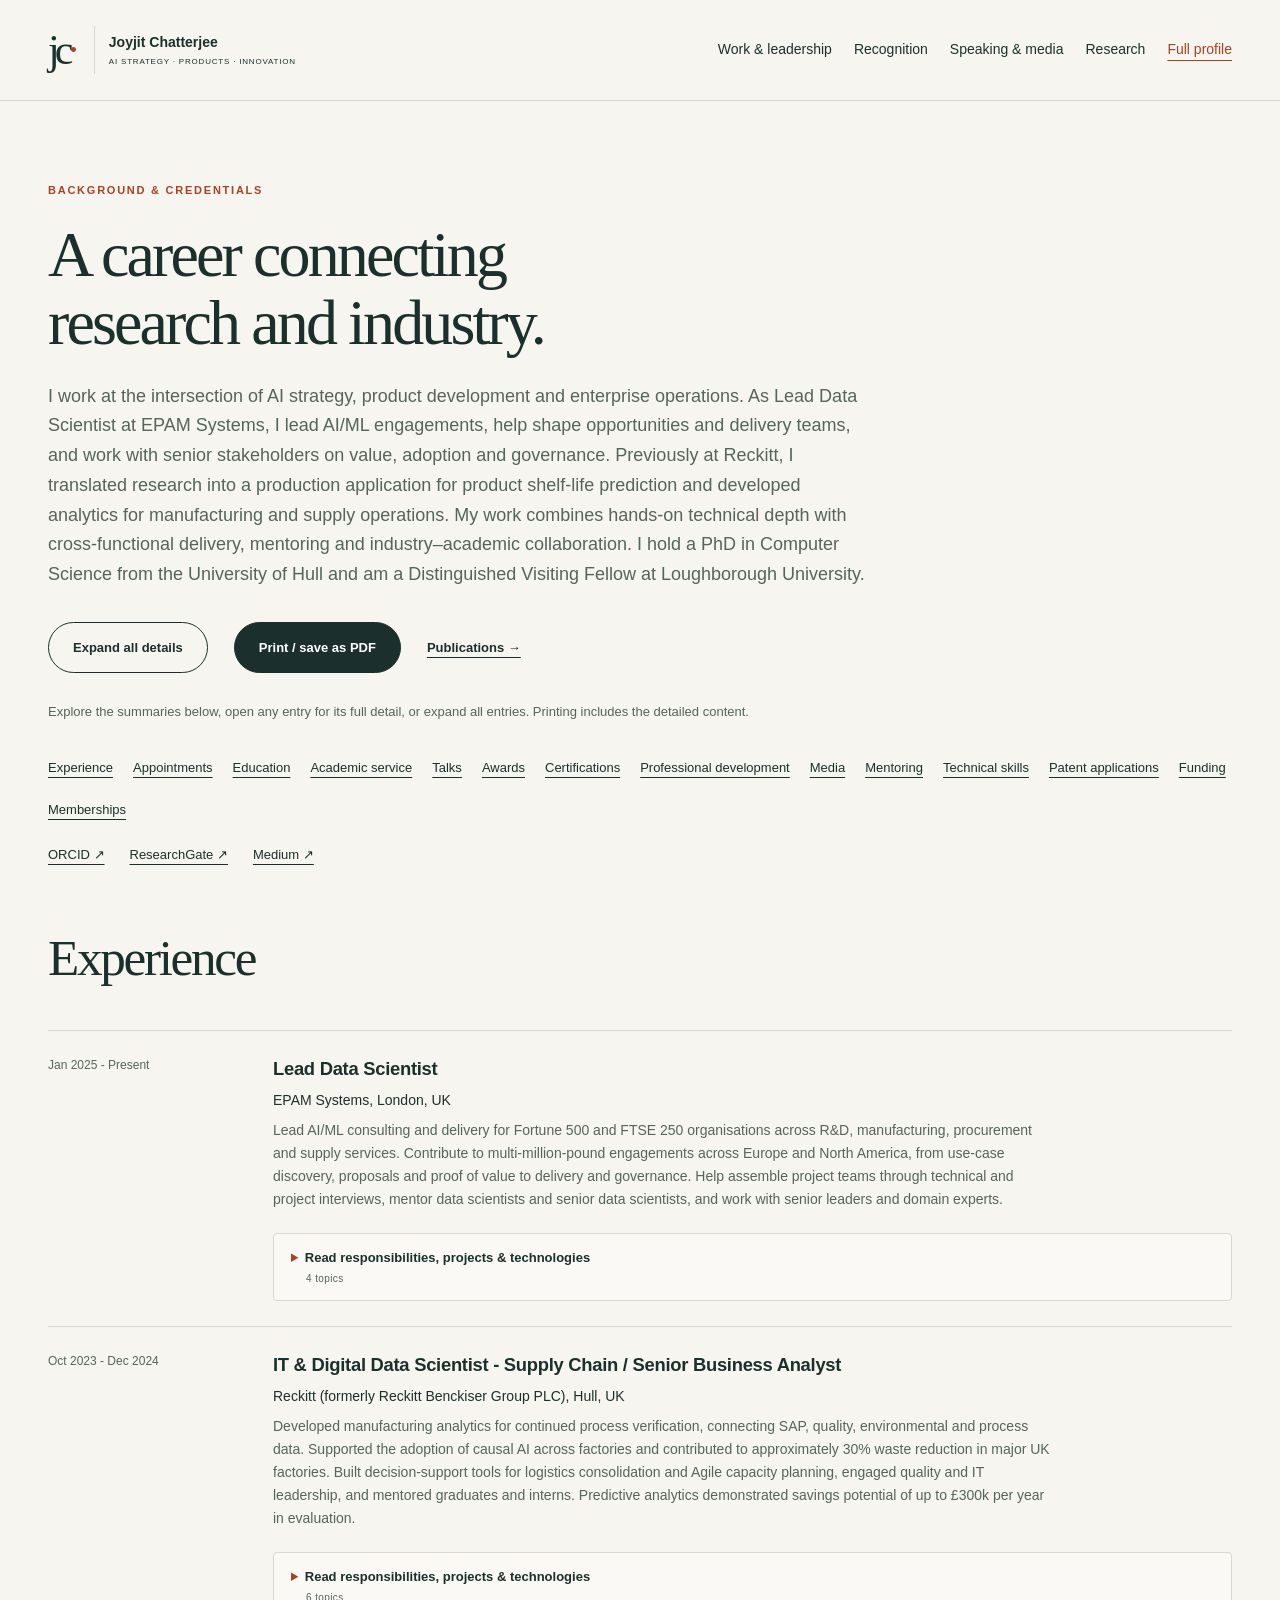
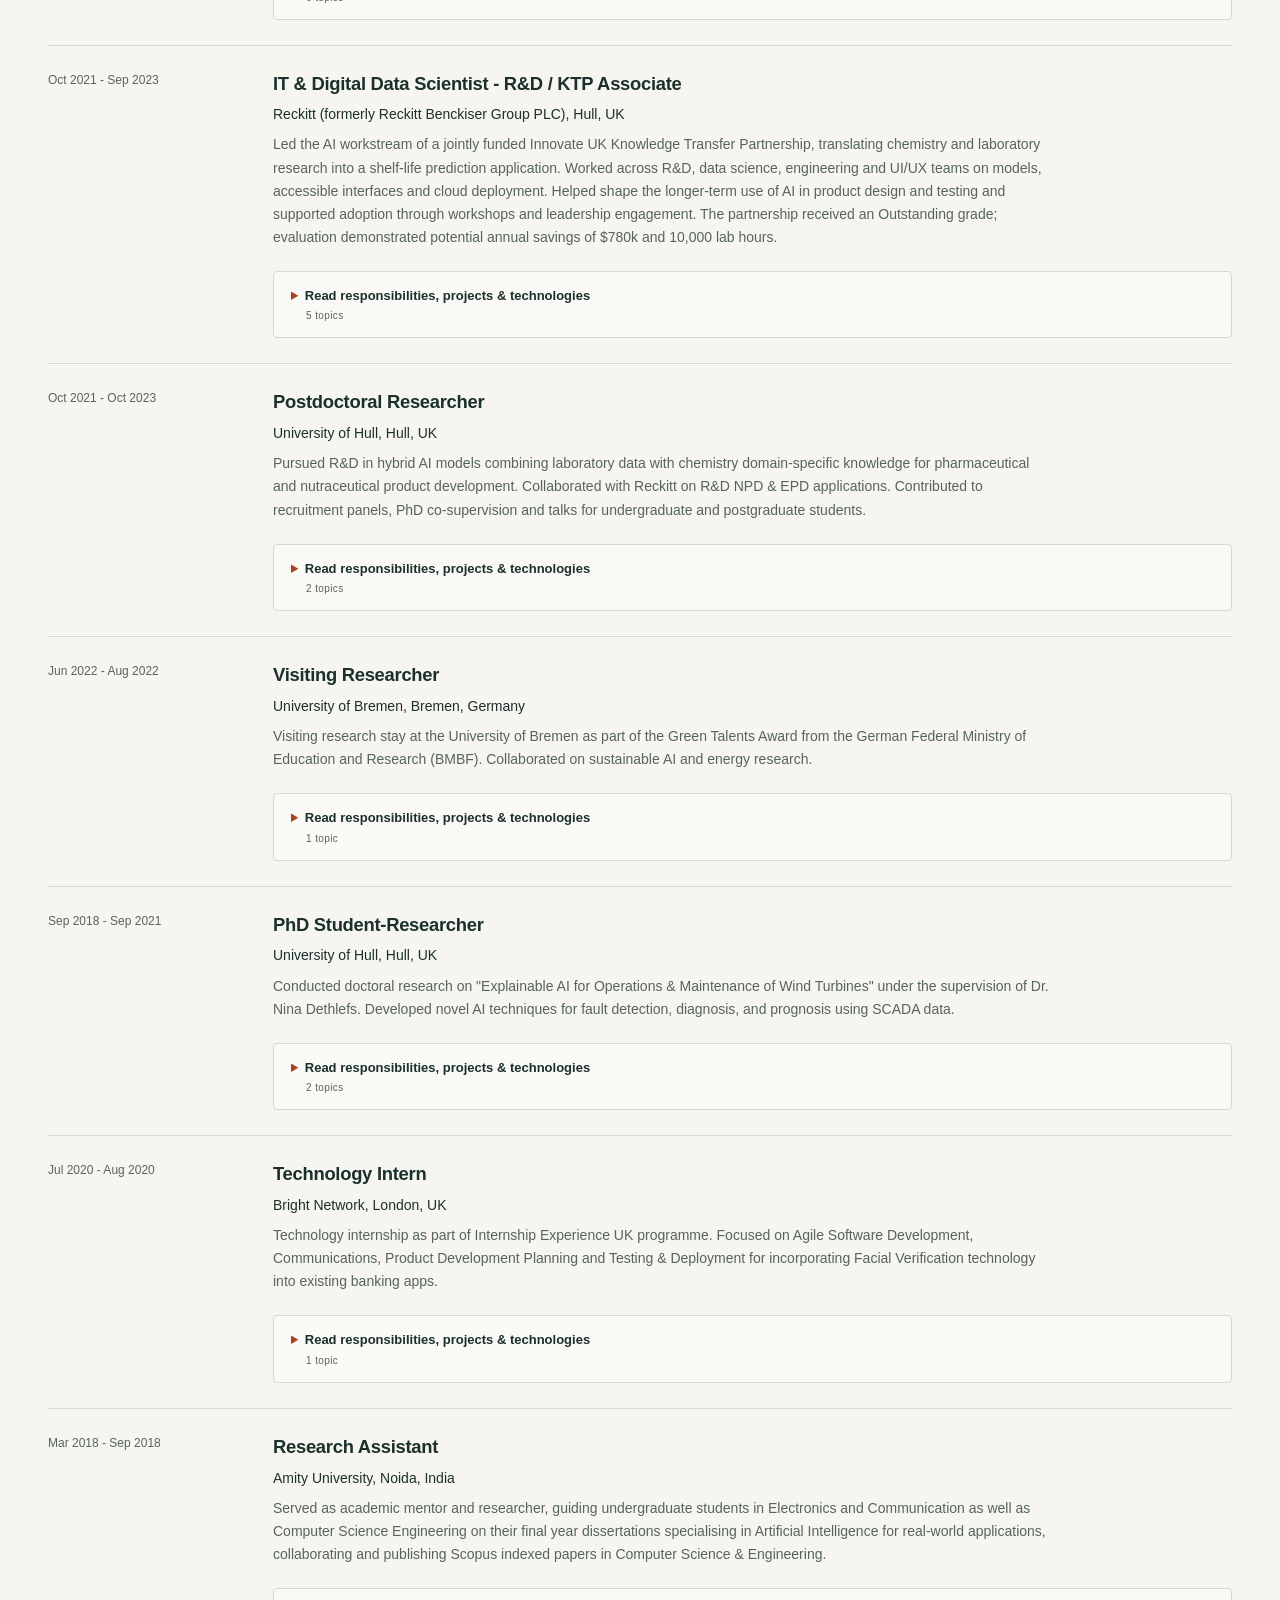
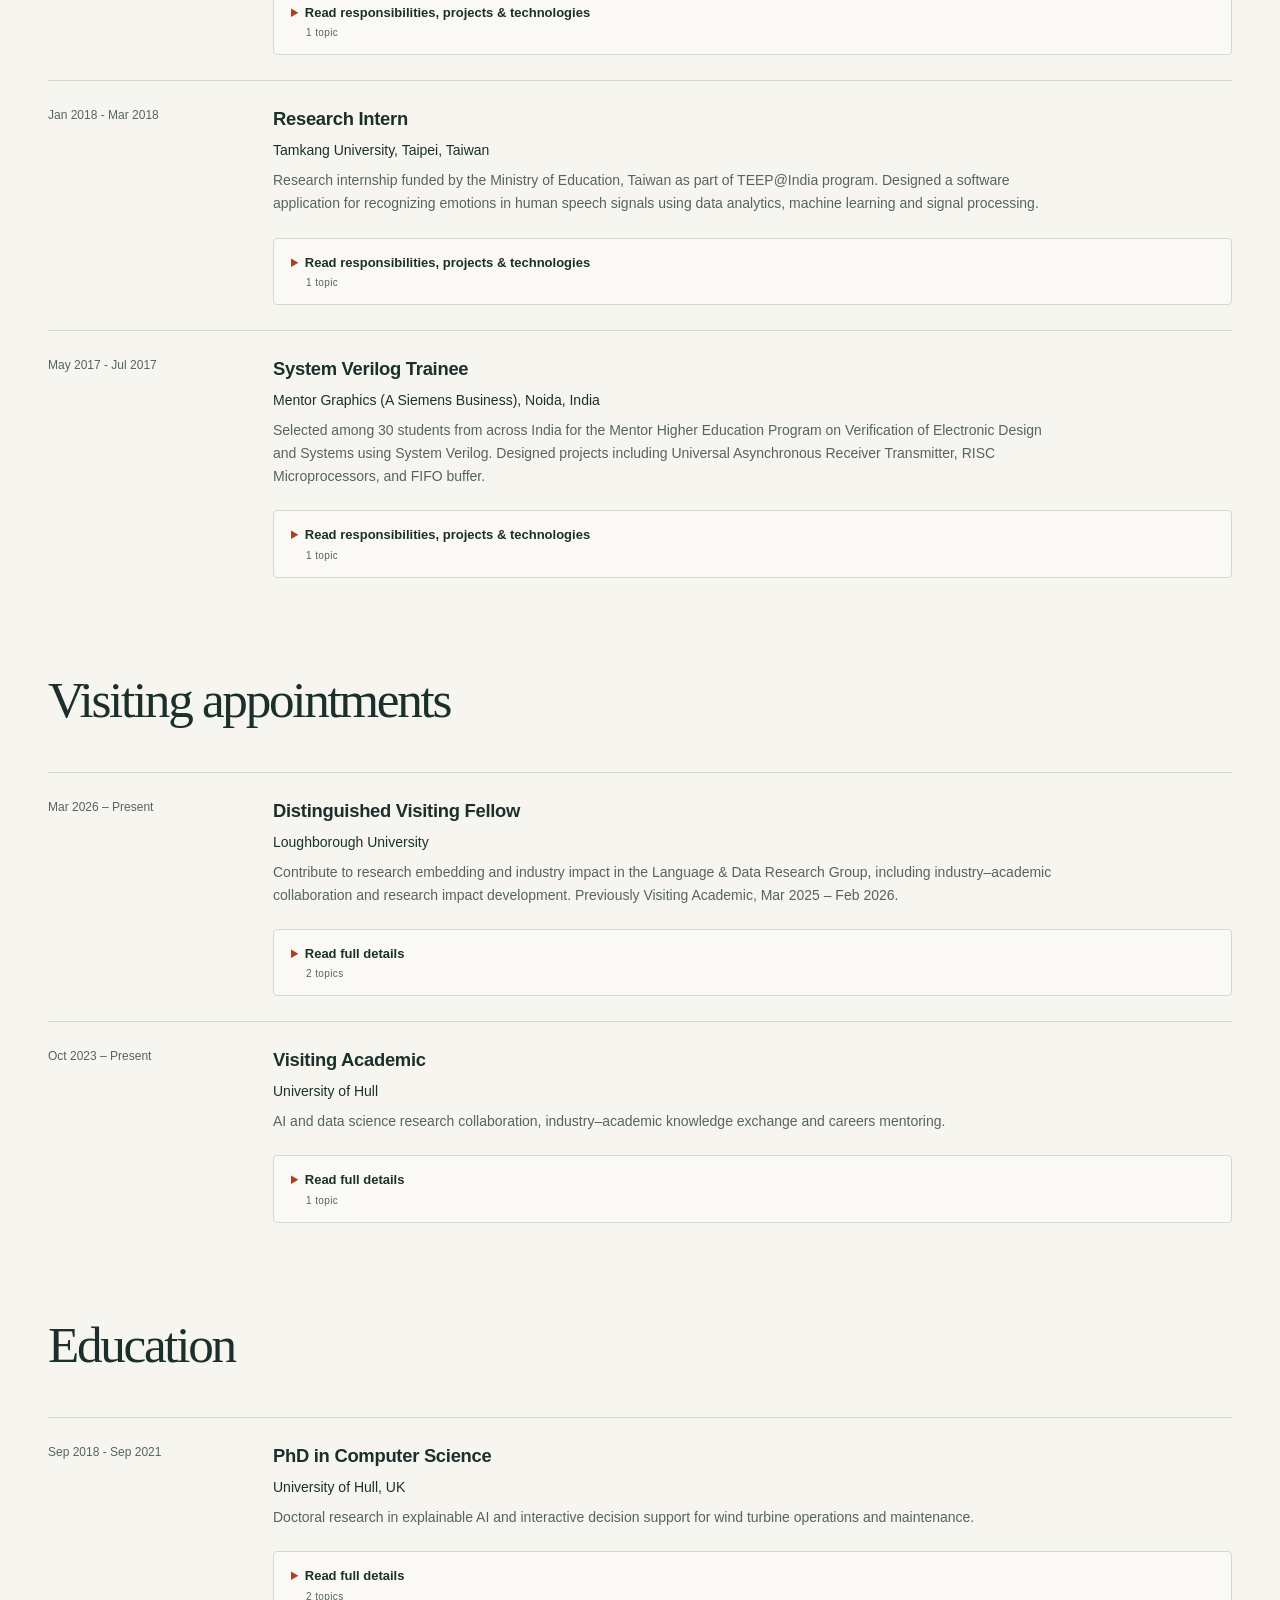
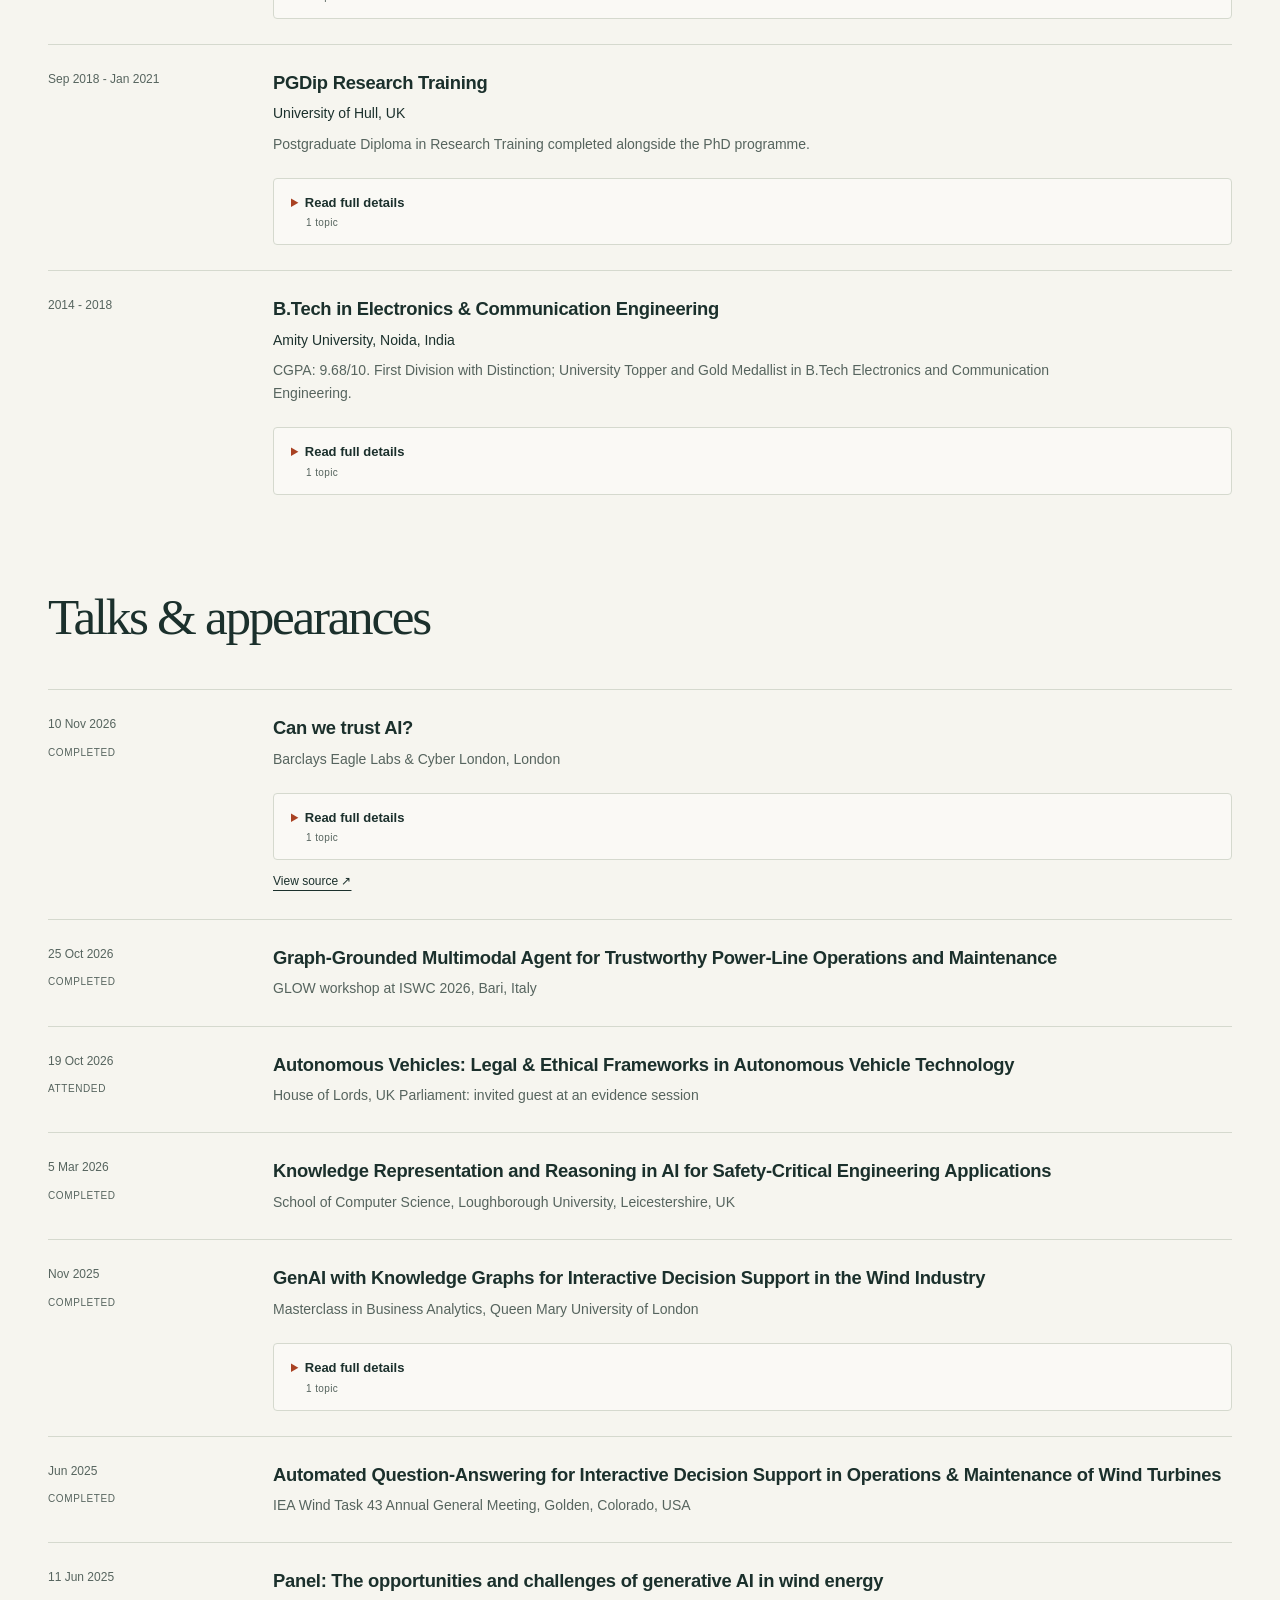
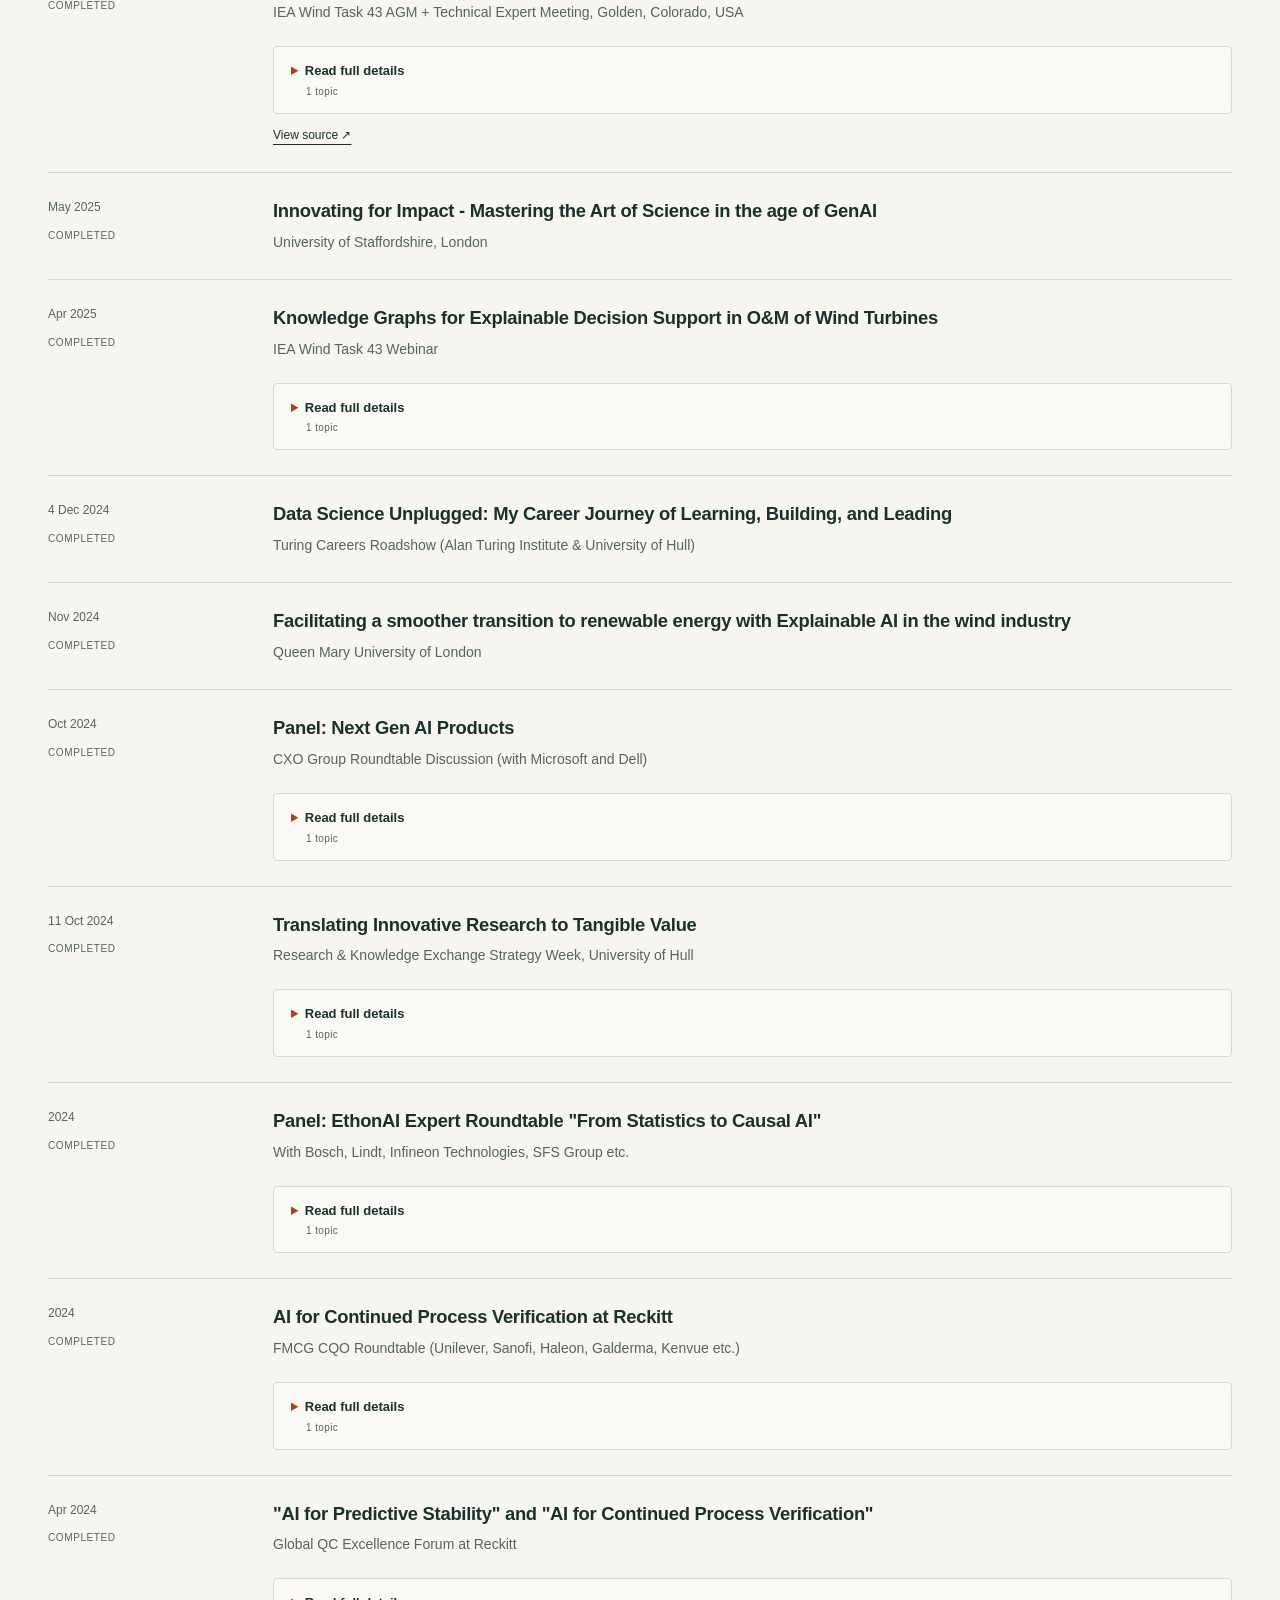
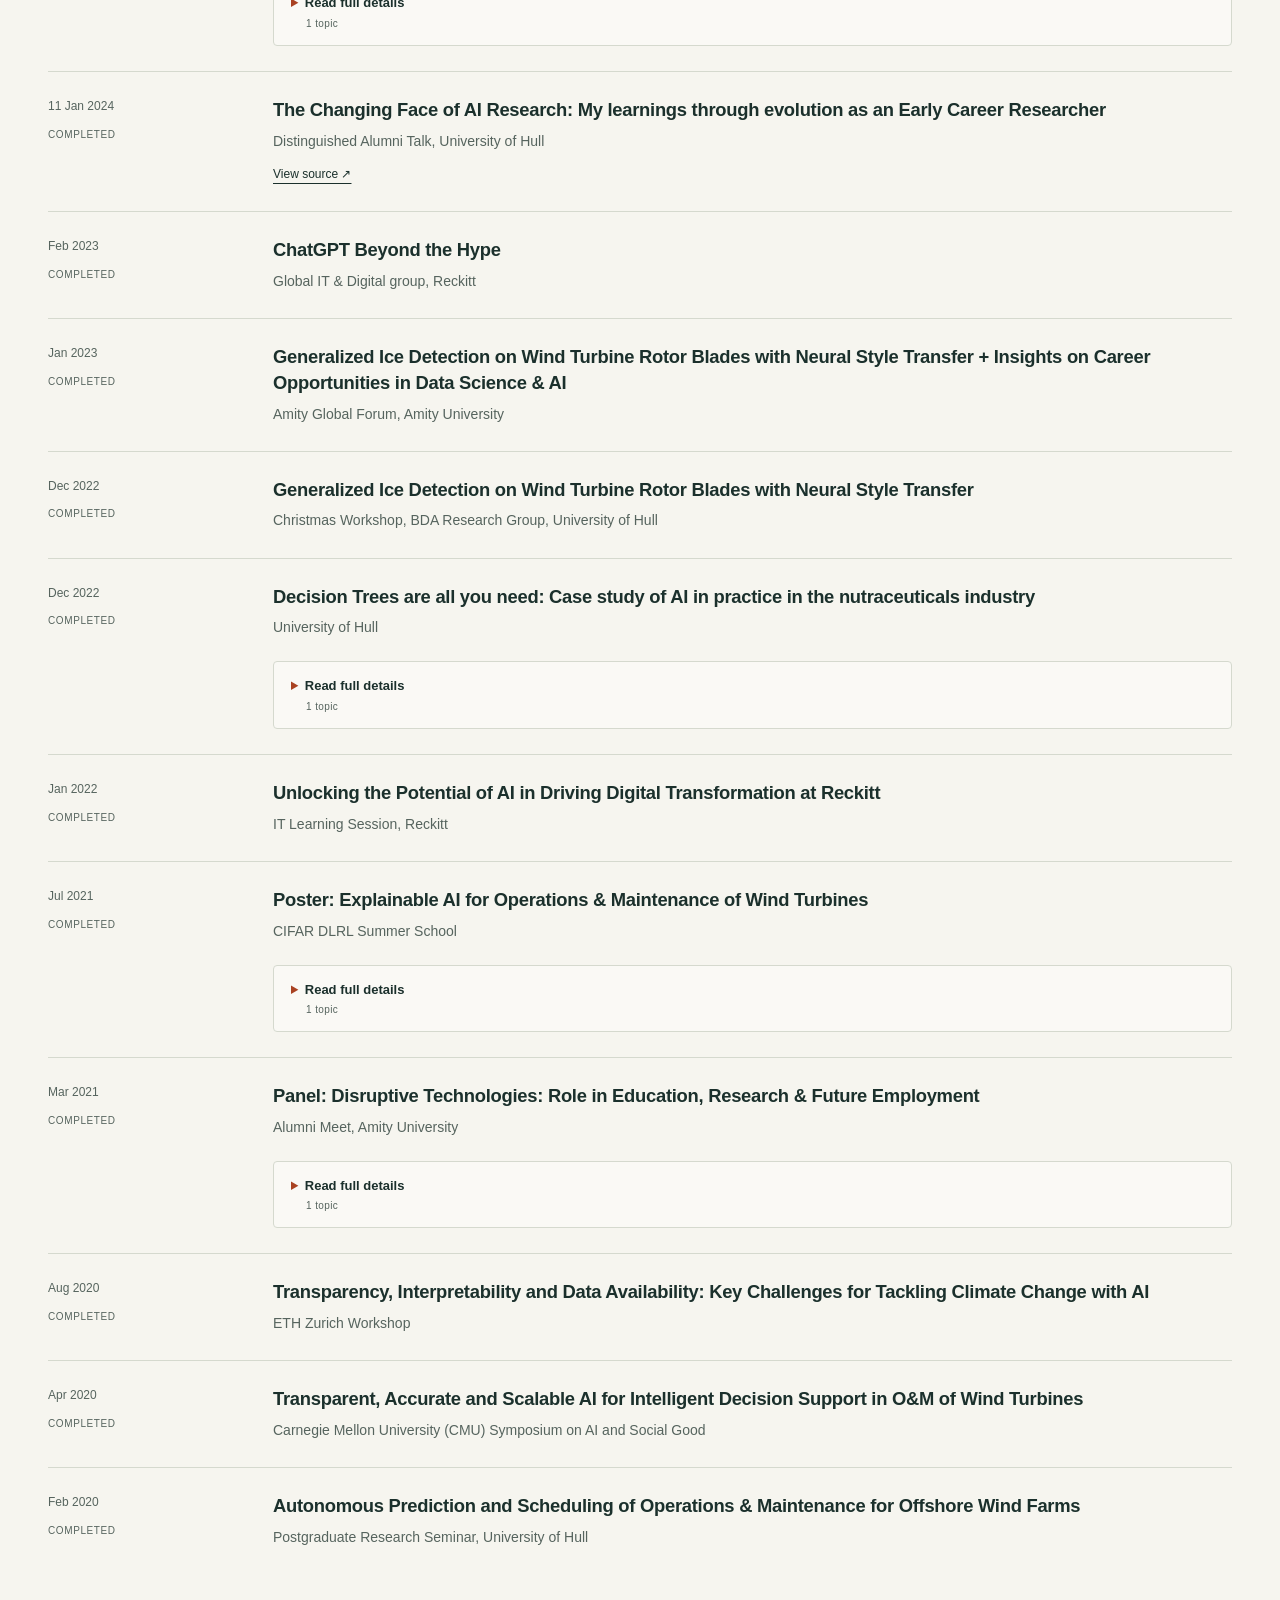
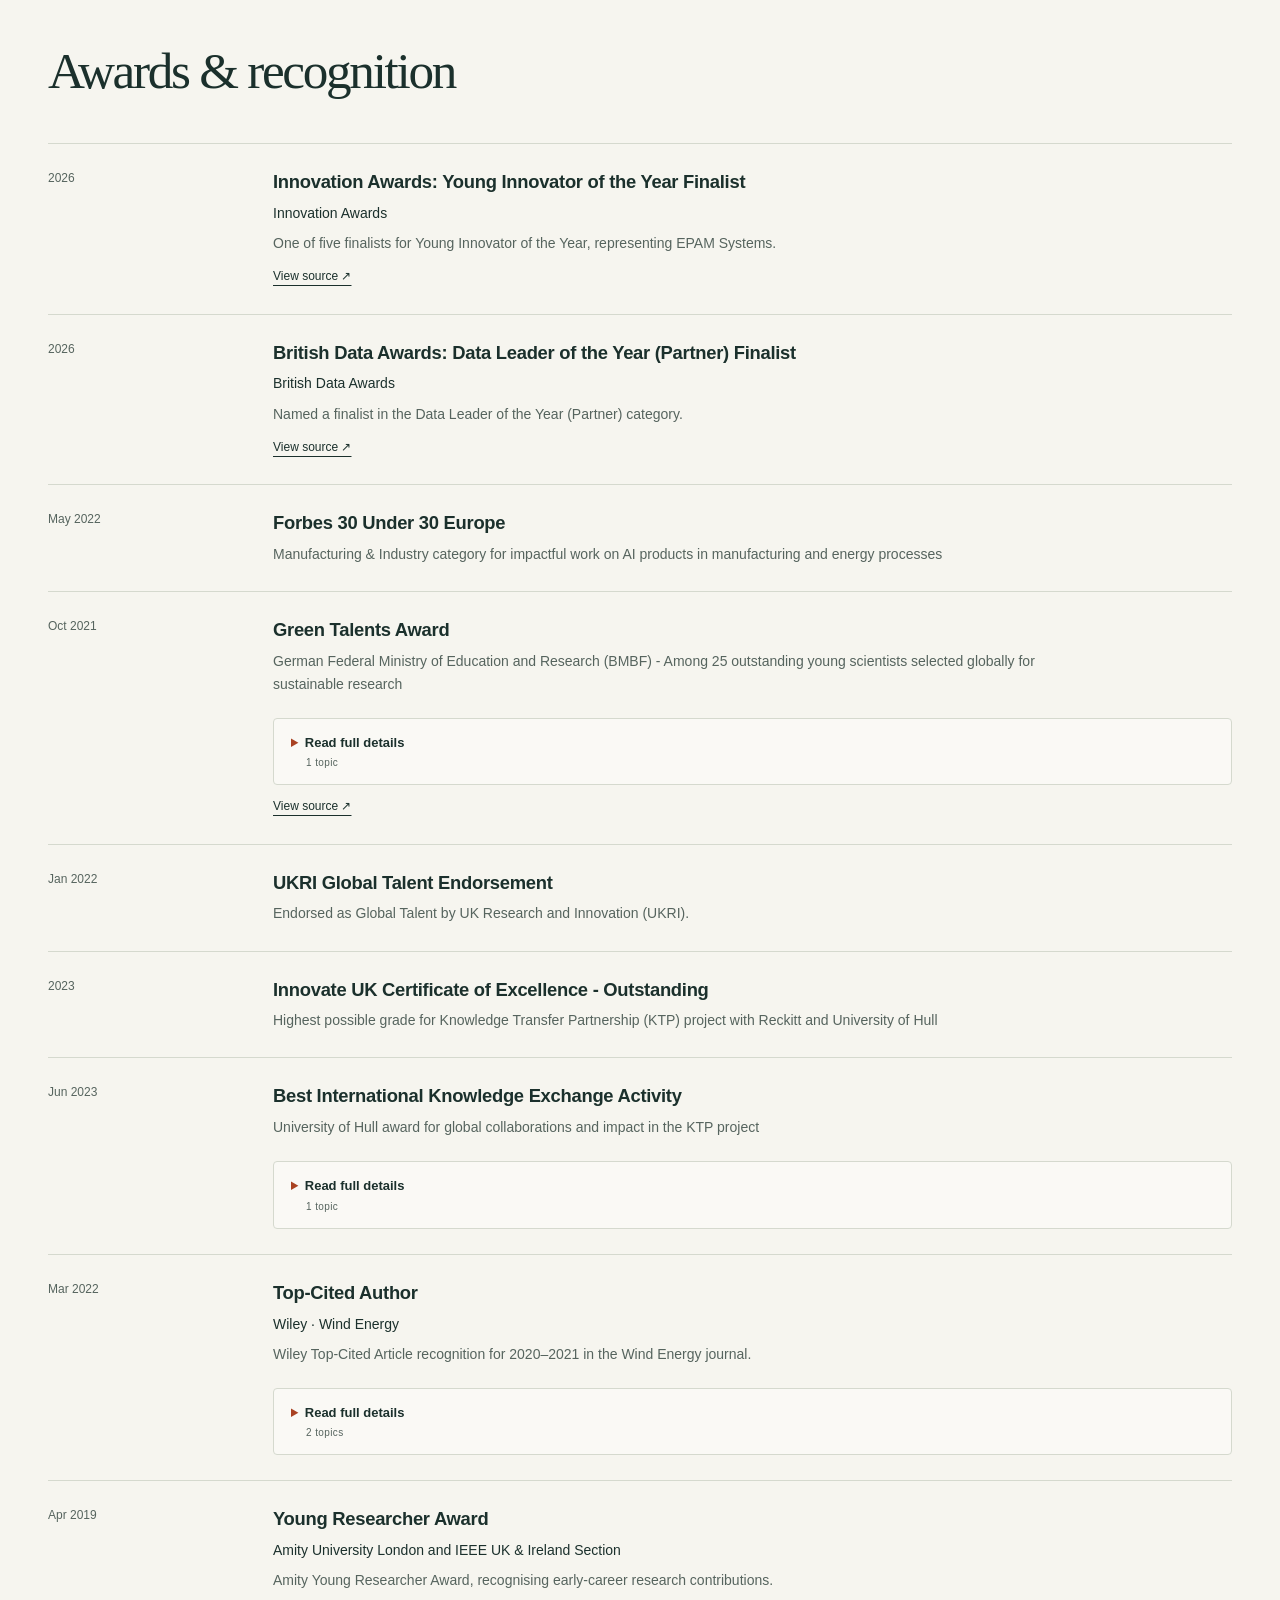
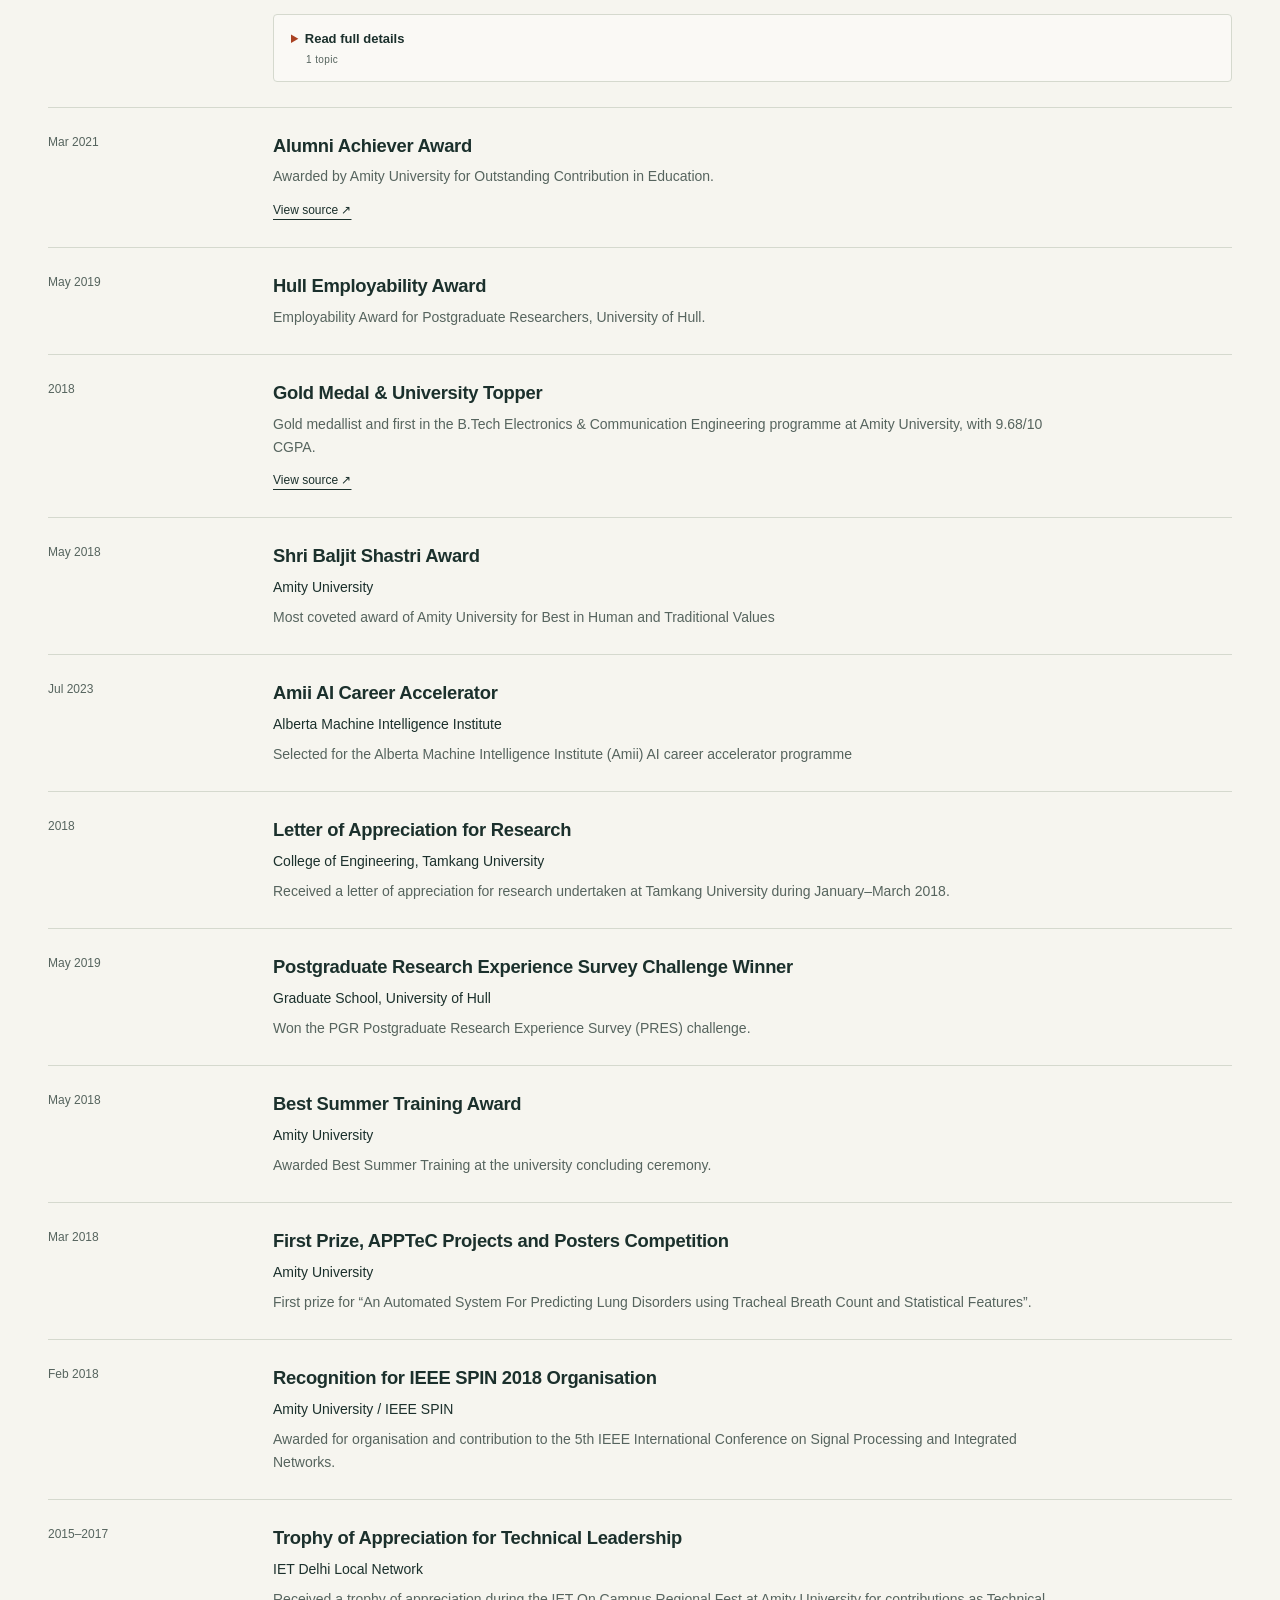
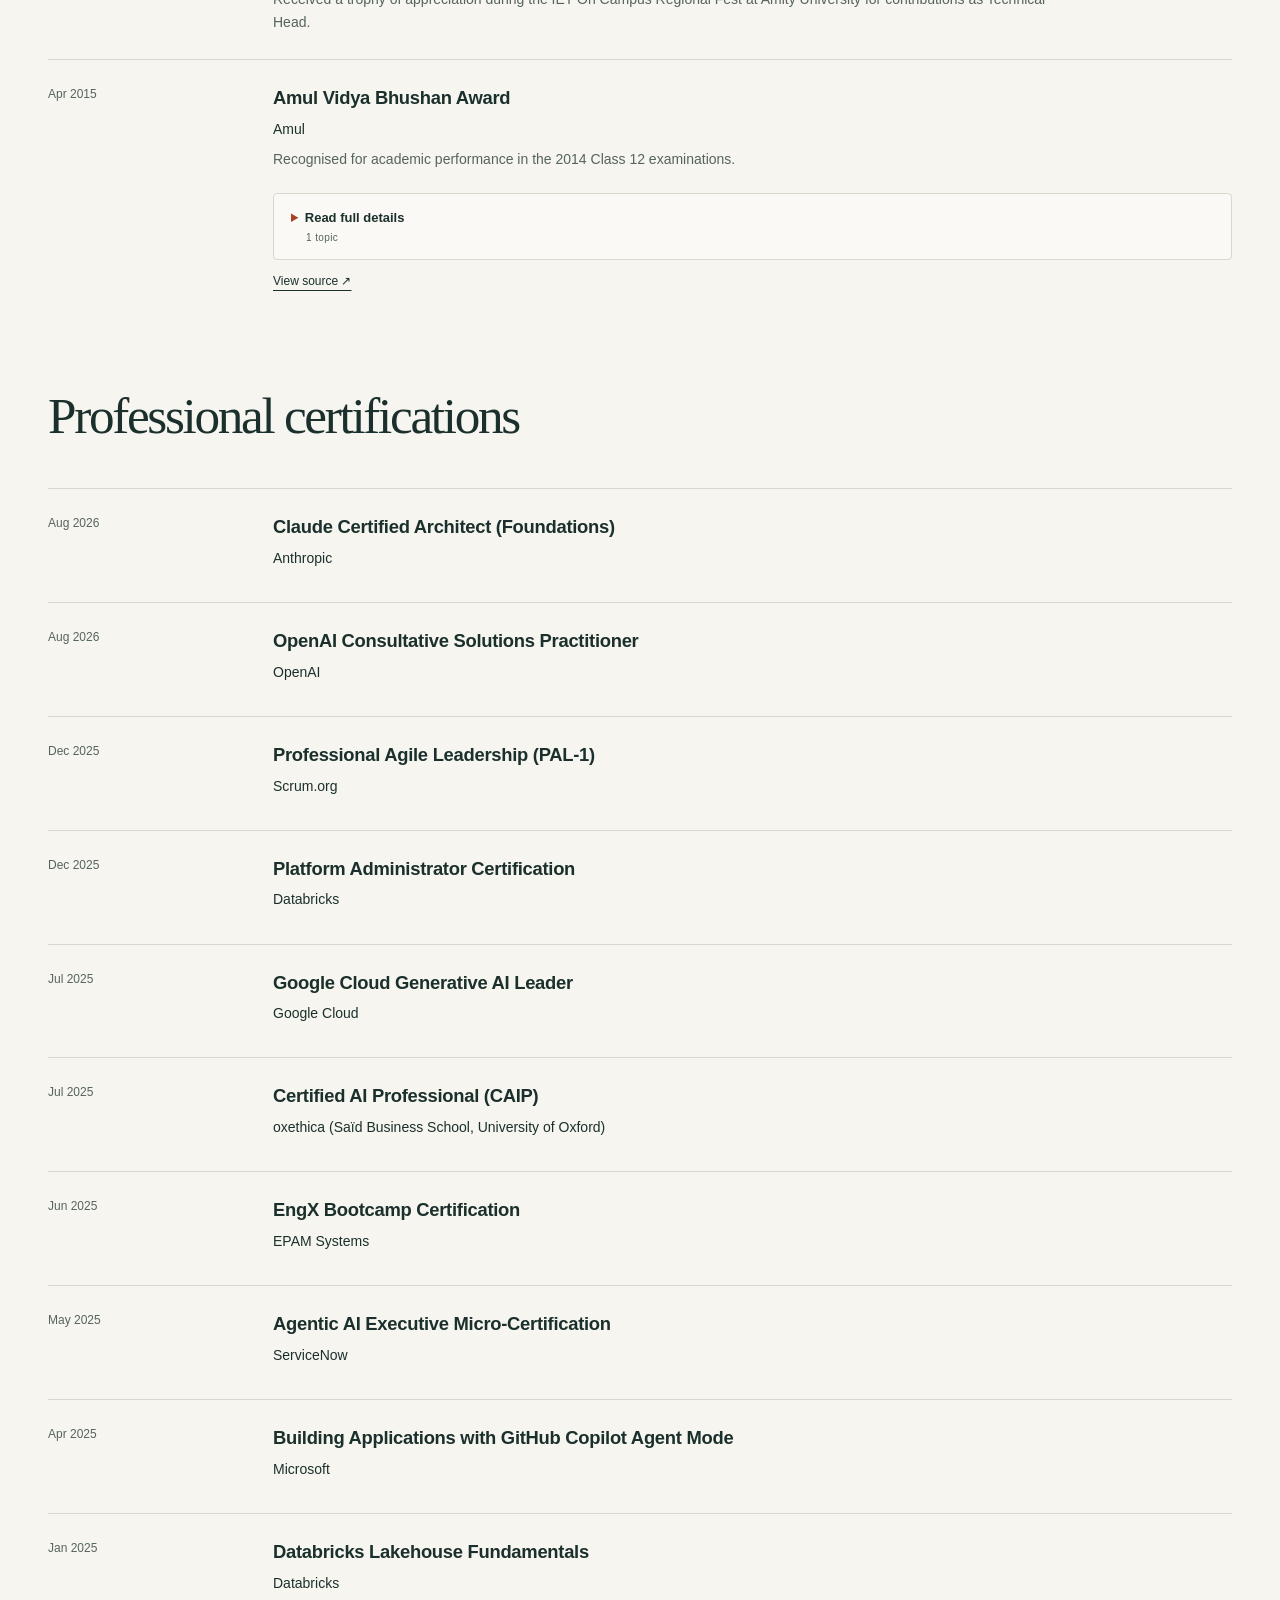
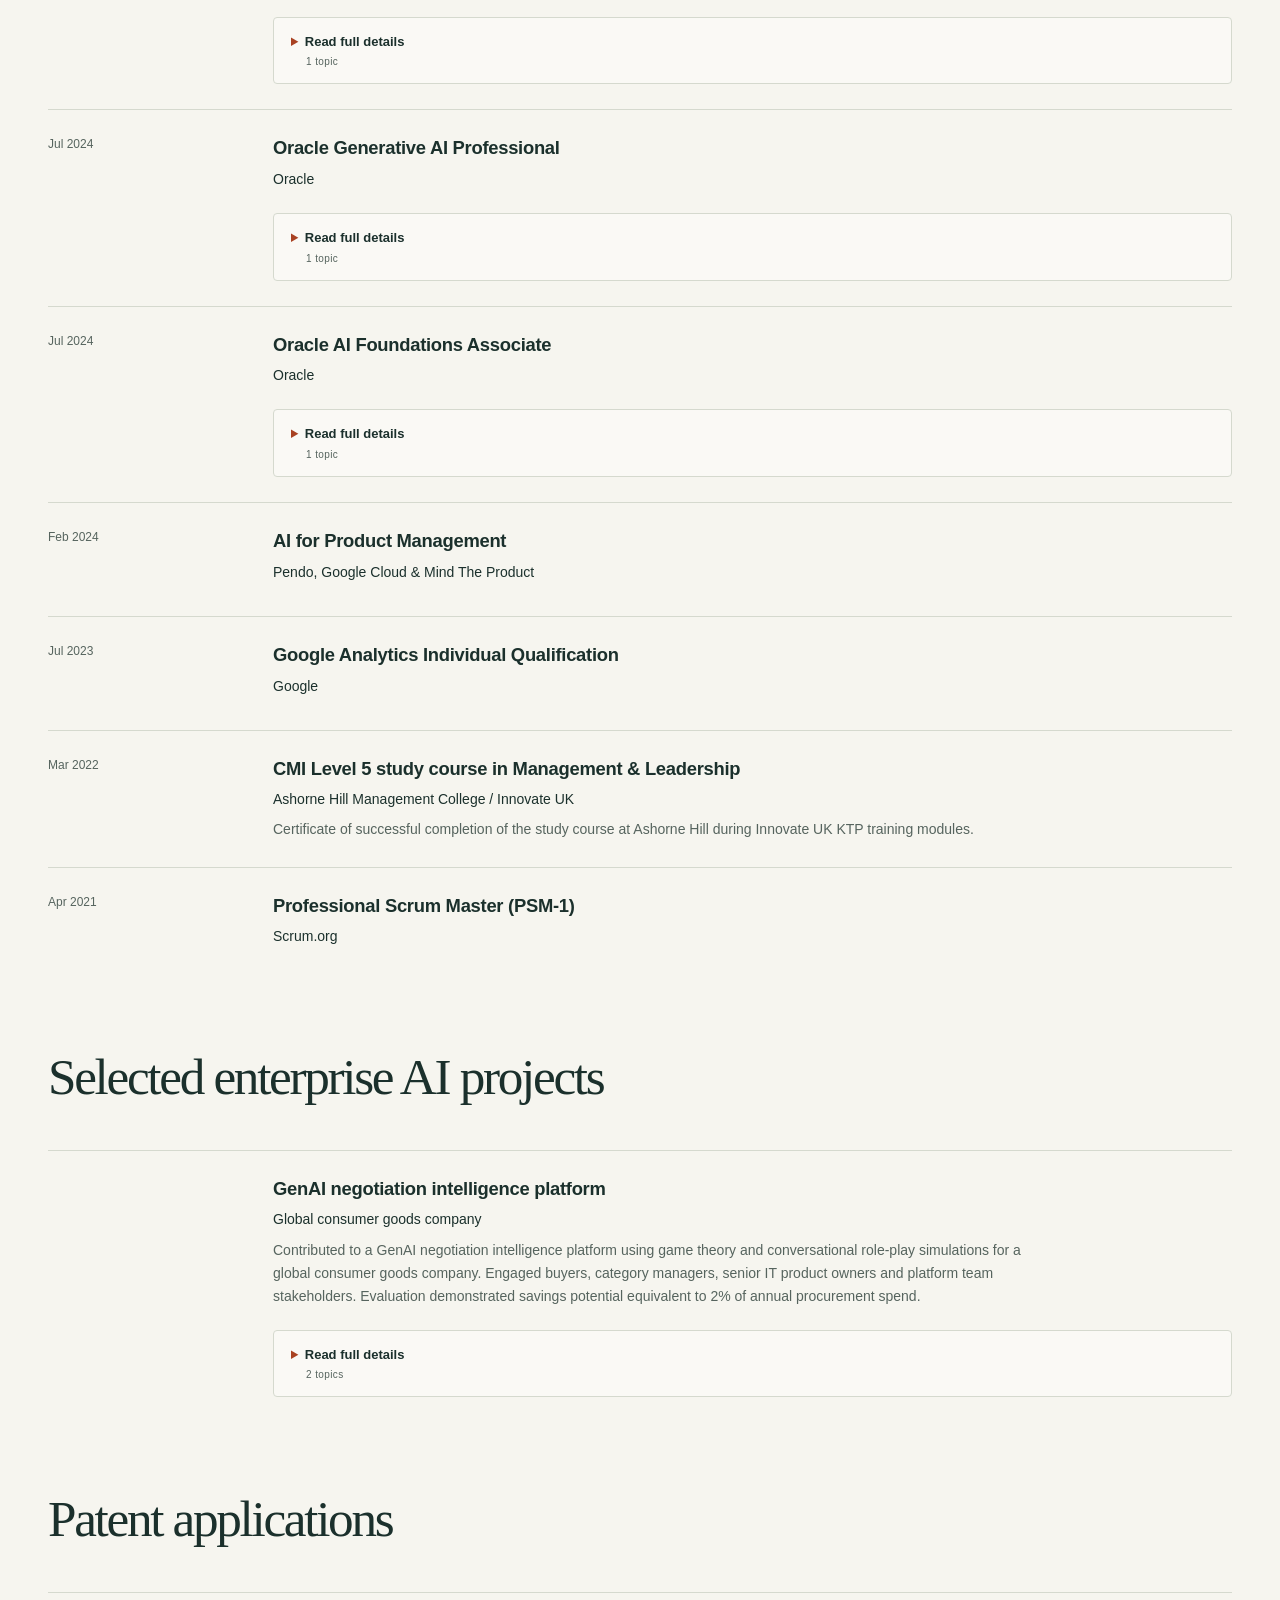
==== commit 8e25153f: "Shorten homepage with dedicated portfolio pages and November updates" ====
--- a/profile.html
+++ b/profile.html
@@ -10,16 +10,16 @@
 <meta property="og:type" content="website">
 <meta property="og:title" content="Profile | Dr. Joyjit Chatterjee">
 <meta property="og:description" content="Career, education, talks and credentials of Dr. Joyjit Chatterjee">
-<meta property="og:image" content="https://joyjitchatterjee.github.io/assets/images/iea-panel.jpg">
+<meta property="og:image" content="https://joyjitchatterjee.github.io/assets/images/forbes-summit.jpg">
 <link rel="icon" href="assets/favicon.svg" type="image/svg+xml">
-<link rel="stylesheet" href="assets/site.css?v=349d03ef9078">
-<script src="assets/site.js?v=bd5a354df83c" defer></script>
+<link rel="stylesheet" href="assets/site.css?v=1cd7e533a6e8">
+<script src="assets/site.js?v=3a4763d5b461" defer></script>
 <script src="assets/experience.js?v=0034a3a4070b" defer></script>
 </head>
-<body>
+<body class="detail-page">
 <a class="skip" href="#main">Skip to content</a>
-<header class="site-header"><nav class="wrap nav" aria-label="Main navigation"><a class="brand" href="index.html" aria-label="Dr. Joyjit Chatterjee home"><span class="monogram">jc<span>·</span></span><span>Joyjit Chatterjee<span class="brand-sub">AI STRATEGY · PRODUCTS · INNOVATION</span></span></a><button class="menu-button" aria-expanded="false" aria-controls="nav-links" type="button">Menu <span>+</span></button><div id="nav-links" class="nav-links"><a href="index.html#work">Work</a><a href="index.html#feedback">Leadership</a><a href="index.html#speaking">Speaking</a><a href="research.html">Publications</a><a href="profile.html">Profile</a><a class="nav-contact" href="#contact">Get in touch ↗</a></div></nav></header>
-<main id="main"><section class="page-intro wrap"><p class="eyebrow">Background & credentials</p><h1>A career connecting<br>research and industry.</h1><p class="lede">I work at the intersection of AI strategy, product development and enterprise operations. As Lead Data Scientist at EPAM Systems, I lead AI/ML engagements, help shape opportunities and delivery teams, and work with senior stakeholders on value, adoption and governance. Previously at Reckitt, I translated research into a production application for product shelf-life prediction and developed analytics for manufacturing and supply operations. My work combines hands-on technical depth with cross-functional delivery, mentoring and industry–academic collaboration. I hold a PhD in Computer Science from the University of Hull and am a Distinguished Visiting Fellow at Loughborough University.</p><div class="actions"><button class="button secondary" id="expand-details" type="button" aria-pressed="false">Expand all details</button><button class="button" id="print-profile" type="button">Print / save as PDF</button><a class="text-link" href="research.html">Publications →</a></div><p class="profile-guide">Explore the summaries below, open any entry for its full detail, or expand all entries. Printing includes the detailed content.</p><nav class="section-links" aria-label="Profile sections"><a href="#experience">Experience</a><a href="#appointments">Appointments</a><a href="#education">Education</a><a href="#reviews">Academic service</a><a href="#talks">Talks</a><a href="#awards">Awards</a><a href="#certifications">Certifications</a><a href="#cpd">Professional development</a><a href="#press">Media</a><a href="#extramural">Mentoring</a><a href="#skills">Technical skills</a><a href="#patents">Patent applications</a><a href="#scholarships">Funding</a><a href="#memberships">Memberships</a></nav></section><div class="wrap online-profiles"><a href="https://orcid.org/0000-0003-2672-3832">ORCID ↗</a><a href="https://www.researchgate.net/profile/Joyjit-Chatterjee">ResearchGate ↗</a><a href="https://joyjitece.medium.com">Medium ↗</a></div><section id="experience" class="section wrap"><div class="section-heading"><h2>Experience</h2></div><article class="record" id="experience-lead-data-scientist"><div class="date">Jan 2025 - Present</div><div><h3>Lead Data Scientist</h3><p class="organization">EPAM Systems, London, UK</p><p>Lead AI/ML consulting and delivery for Fortune 500 and FTSE 250 organisations across R&amp;D, manufacturing, procurement and supply services. Contribute to multi-million-pound engagements across Europe and North America, from use-case discovery, proposals and proof of value to delivery and governance. Help assemble project teams through technical and project interviews, mentor data scientists and senior data scientists, and work with senior leaders and domain experts.</p><details class="cv-details" data-cv-details><summary>Read responsibilities, projects &amp; technologies<span class="detail-count">4 topics</span></summary><div class="detail-content"><section class="detail-group"><h4>Client delivery and opportunity development</h4><ul><li>Direct client delivery projects for Reckitt and Syngenta Group.</li><li>Supported the EPAM team with pitching and identifying ML and GenAI use cases for Qatar Airways, Unilever, Barry Callebaut, Brussels Airport Company, Cleveland Clinic Abu Dhabi, Adidas, Co-op, Currys and PPG Industries.</li><li>Supported pre-sales through solution pitches, RFP responses for new and existing accounts, and project planning.</li></ul></section><section class="detail-group"><h4>AI strategy, products and delivery</h4><ul><li>Lead AI/ML solution development across R&amp;D, manufacturing, procurement and supply services for Fortune 500 and FTSE 250 organisations within the UK and Western Europe AI/ML Consulting team.</li><li>Contribute to multi-million-pound data science engagements across Europe and North America, working with cross-functional global teams, client senior leadership and subject-matter experts.</li><li>Identify suitable business use cases, data streams, modelling approaches and governance strategies for decision support, cost efficiency and speed to market.</li><li>Work across strategy and governance, proof of concept, proof of value and end-to-end AI consulting, including GenAI engineering, data analytics and data science.</li></ul></section><section class="detail-group"><h4>Teams and knowledge sharing</h4><ul><li>Conduct technical and project interviews to help hire and assemble business analysts, data scientists and data engineers for client projects.</li><li>Mentor data scientists and senior data scientists.</li><li>Author articles for EPAM’s Supply Chain Management community, co-organise educational AI workshops for clients and review editorial content for the GenAI-X community.</li></ul></section><section class="detail-group"><h4>Technology and implementation</h4><ul><li>LLMs, retrieval-augmented generation (RAG), agentic AI, LangChain, PhiData, CrewAI and Azure OpenAI Service.</li><li>Python, Retool, Postman, pgAdmin and APIs for end-to-end AI/ML and GenAI solutions.</li></ul></section></div></details></div></article><article class="record" id="experience-it-digital-data-scientist-supply-chain-senior-business-analyst"><div class="date">Oct 2023 - Dec 2024</div><div><h3>IT &amp; Digital Data Scientist - Supply Chain / Senior Business Analyst</h3><p class="organization">Reckitt (formerly Reckitt Benckiser Group PLC), Hull, UK</p><p>Developed manufacturing analytics for continued process verification, connecting SAP, quality, environmental and process data. Supported the adoption of causal AI across factories and contributed to approximately 30% waste reduction in major UK factories. Built decision-support tools for logistics consolidation and Agile capacity planning, engaged quality and IT leadership, and mentored graduates and interns. Predictive analytics demonstrated savings potential of up to £300k per year in evaluation.</p><details class="cv-details" data-cv-details><summary>Read responsibilities, projects &amp; technologies<span class="detail-count">6 topics</span></summary><div class="detail-content"><section class="detail-group"><h4>Business scope and cross-functional delivery</h4><ul><li>Worked with IT&amp;D, R&amp;D, Supply and Global Data Science teams across the UK, USA, India and Poland on pharmaceutical and nutraceutical brands including Nurofen, Strepsils and Airborne, supporting a multi-billion-pound portfolio.</li><li>Presented AI innovation outcomes to the SVP Quality and SVP IT&amp;D Supply, and engaged the CIO and Global Data Science team through Reckitt’s AI/ML Community of Practice.</li></ul></section><section class="detail-group"><h4>Manufacturing quality, waste and operational performance</h4><ul><li>Developed a scalable data model for Continued Process Verification (CPV), covering formulation and packaging, manufacturing stages, input raw-material attributes and finished-product outputs.</li><li>Integrated SAP, environmental management, quality-control and historian process-parameter data with input from subject-matter experts across Europe and North America.</li><li>Performed exploratory analysis, preprocessing, statistical analysis, nonlinear predictive modelling, root-cause analysis and causal inference. Evaluation demonstrated savings potential of up to £300k per year.</li><li>Contributed to approximately 30% waste reduction in major UK factories and to the adoption of data-led continuous improvement in manufacturing and quality control.</li><li>Targeted the availability, quality and performance components of Overall Equipment Effectiveness through predictive maintenance, CPV, predictive stability and real-time insights, with an emphasis on reducing raw-material and packaging waste.</li></ul></section><section class="detail-group"><h4>Operational tools and accessible insights</h4><ul><li>Used open-source LLMs through Ollama and LangChain to turn complex manufacturing analytics into explanations accessible to subject-matter experts.</li><li>Built models for Agile team capacity and resource planning using historical Program Increment data, user stories and feature counts.</li><li>Developed a Cost-to-Serve logistics tool to identify shipment consolidation opportunities and convert Less than Truck Load (LTL) into Full Truck Load (FTL).</li></ul></section><section class="detail-group"><h4>Adoption, proof of value and connected initiatives</h4><ul><li>Led the IT&amp;D contribution to adopting a causal-AI manufacturing analytics platform, supporting factory proof-of-value demonstrations, data transformations and strategic engagement with subject-matter experts.</li><li>Expanded predictive stability analysis by connecting Ongoing Stability Studies data from SAP and QC Supply with the existing R&amp;D model built using LIMS data.</li><li>Initiated a predictive-maintenance proof of concept using factory condition-monitoring data.</li><li>Supported manufacturing colleagues in encouraging augmented- and virtual-reality adoption for predictive maintenance and training operations and maintenance personnel.</li></ul></section><section class="detail-group"><h4>Industry forums, responsible AI and mentoring</h4><ul><li>Represented Reckitt at the FMCG CQO Roundtable alongside quality leaders from Unilever, ELC Europe, Sanofi, Haleon, Galderma and Kenvue.</li><li>Joined the EthonAI expert roundtable “From Statistics to Causal AI” with industry leaders from Bosch, Lindt, Infineon Technologies and SFS Group.</li><li>Presented at internal forums including the Global QC Excellence Forum and delivered talks in Global QC workshops.</li><li>Contributed case studies for Responsible AI training, educated supply-chain colleagues through workshops, and mentored graduates and interns while delegating appropriate tasks.</li></ul></section><section class="detail-group"><h4>Research contribution: trustworthy AI for manufacturing</h4><ul><li>Coauthored “How Multimodal Data Can Enable Scalable and Trustworthy AI in Factories of The Future” with Rajendra Shankaran and Nina Dethlefs, published as a HAL preprint in September 2024. The paper lists Reckitt affiliations for both industry coauthors and the University of Hull for Dethlefs.</li><li>Proposed a holistic manufacturing data model connecting R&amp;D, production, quality and logistics to support equipment effectiveness, process verification, predictive stability and cost-to-serve decisions. The perspective emphasises domain-expert validation, explainability and human oversight.</li></ul></section></div></details></div></article><article class="record" id="experience-it-digital-data-scientist-r-d-ktp-associate"><div class="date">Oct 2021 - Sep 2023</div><div><h3>IT &amp; Digital Data Scientist - R&amp;D / KTP Associate</h3><p class="organization">Reckitt (formerly Reckitt Benckiser Group PLC), Hull, UK</p><p>Led the AI workstream of a jointly funded Innovate UK Knowledge Transfer Partnership, translating chemistry and laboratory research into a shelf-life prediction application. Worked across R&amp;D, data science, engineering and UI/UX teams on models, accessible interfaces and cloud deployment. Helped shape the longer-term use of AI in product design and testing and supported adoption through workshops and leadership engagement. The partnership received an Outstanding grade; evaluation demonstrated potential annual savings of $780k and 10,000 lab hours.</p><details class="cv-details" data-cv-details><summary>Read responsibilities, projects &amp; technologies<span class="detail-count">5 topics</span></summary><div class="detail-content"><section class="detail-group"><h4>Partnership and recognised delivery</h4><ul><li>Led the AI workstream in a $200k jointly funded Knowledge Transfer Partnership between Reckitt and the University of Hull, supported by Innovate UK and UKRI.</li><li>The partnership received Innovate UK’s Certificate of Excellence with an Outstanding rating, the highest possible grade.</li></ul></section><section class="detail-group"><h4>From research to a usable AI product</h4><ul><li>Developed an AI application for decision support in shelf-life prediction of healthcare products, estimating active-ingredient overage early in development.</li><li>Worked from model development through production application development, including accessible interfaces and user experience, collaborating with Reckitt’s Global Data Science team on cloud deployment.</li><li>Combined laboratory data with chemistry knowledge to improve stability prediction and formulation optimisation, including limited-data settings, for pharmaceutical and nutraceutical products.</li><li>Collaborated with R&amp;D scientists, ML engineers, data scientists and UI/UX developers across North America and Europe to plan development and meet milestones and deliverables.</li></ul></section><section class="detail-group"><h4>Evaluation and resource efficiency</h4><ul><li>Evaluation demonstrated potential annual reductions of approximately $780k in stability-testing costs and 10,000 laboratory hours, with potential energy savings of more than 2,000 kWh per year.</li><li>Helped reduce raw-material waste by predicting early which new formulations were likely to fail intended shelf-life specifications.</li><li>Coauthored a poster accepted for Reckitt’s first Science Inside Symposium, organised by the Chief R&amp;D Officer in Hull.</li></ul></section><section class="detail-group"><h4>AI adoption and longer-term strategy</h4><ul><li>Helped shape a long-term plan for intelligent data analysis in product design and testing, translating research into commercially useful corporate applications.</li><li>Investigated explainable AI components to make predictions transparent and build understanding of the domain.</li><li>Supported AI awareness and uptake through TechTalks with senior leadership including the CIO, presentations to the SVP IT&amp;D R&amp;D, and cohosting AI forums for the IT&amp;D R&amp;D group.</li><li>Developed colleagues’ data and AI capabilities through learning sessions, specialist workshops and regular discussion.</li></ul></section><section class="detail-group"><h4>Data scale and decision-support workflow</h4><ul><li>The Hull presentation reports approximately 60,000 stability-result data points, more than 1,000 stability studies and 66 analytes.</li><li>The application predicts the shelf-life of active ingredients during new-product development and existing-product optimisation. Predictive outputs support formulation decisions alongside laboratory stability studies.</li></ul></section></div></details></div></article><article class="record" id="experience-postdoctoral-researcher"><div class="date">Oct 2021 - Oct 2023</div><div><h3>Postdoctoral Researcher</h3><p class="organization">University of Hull, Hull, UK</p><p>Pursued R&amp;D in hybrid AI models combining laboratory data with chemistry domain-specific knowledge for pharmaceutical and nutraceutical product development. Collaborated with Reckitt on R&amp;D NPD &amp; EPD applications. Contributed to recruitment panels, PhD co-supervision and talks for undergraduate and postgraduate students.</p><details class="cv-details" data-cv-details><summary>Read responsibilities, projects &amp; technologies<span class="detail-count">2 topics</span></summary><div class="detail-content"><section class="detail-group"><h4>Applied research and knowledge transfer</h4><ul><li>Developed hybrid AI models combining LIMS laboratory data with domain-specific chemistry information, including SMILES molecular fingerprints of active pharmaceutical ingredients.</li><li>Collaborated with Reckitt through the KTP on accelerating new and existing pharmaceutical and nutraceutical product development in the FMCG industry.</li><li>Translated academic findings into commercially useful solutions and communicated technical concepts to academic and industry stakeholders.</li><li>Documented research through technical reports and publications.</li></ul></section><section class="detail-group"><h4>Academic leadership and developing researchers</h4><ul><li>Served on recruitment panels interviewing postdoctoral researchers and research associates in data analytics, data science and AI.</li><li>Mentored PhD students as a co-supervisor and delivered talks to BSc and MSc students, including through Hull’s Centre of Excellence for Data Science, Artificial Intelligence and Modelling (DAIM).</li></ul></section></div></details></div></article><article class="record" id="experience-visiting-researcher"><div class="date">Jun 2022 - Aug 2022</div><div><h3>Visiting Researcher</h3><p class="organization">University of Bremen, Bremen, Germany</p><p>Visiting research stay at the University of Bremen as part of the Green Talents Award from the German Federal Ministry of Education and Research (BMBF). Collaborated on sustainable AI and energy research.</p><details class="cv-details" data-cv-details><summary>Read responsibilities, projects &amp; technologies<span class="detail-count">1 topic</span></summary><div class="detail-content"><section class="detail-group"><h4>Green Talents research visit and EisAuge</h4><ul><li>Research visit supported by the German Federal Ministry of Education and Research’s Green Talents Award, with virtual work in June–July 2022 and an in-person stay in July–August 2022.</li><li>Worked on the EisAuge project, developing deep-learning and transfer-learning approaches for detecting ice on wind turbine blades.</li><li>Developed a generalised ice-detection system designed to transfer predictions across wind farms when trained on data from a single, distinct farm.</li></ul></section></div></details></div></article><article class="record" id="experience-phd-student-researcher"><div class="date">Sep 2018 - Sep 2021</div><div><h3>PhD Student-Researcher</h3><p class="organization">University of Hull, Hull, UK</p><p>Conducted doctoral research on &quot;Explainable AI for Operations &amp; Maintenance of Wind Turbines&quot; under the supervision of Dr. Nina Dethlefs. Developed novel AI techniques for fault detection, diagnosis, and prognosis using SCADA data.</p><details class="cv-details" data-cv-details><summary>Read responsibilities, projects &amp; technologies<span class="detail-count">2 topics</span></summary><div class="detail-content"><section class="detail-group"><h4>Explainable decision support for offshore wind</h4><ul><li>Applied deep learning to turbine sensor (SCADA) data and alarm records to support engineers and technicians in wind turbine operations and maintenance.</li><li>Investigated anomaly prediction, maintenance planning and condition-based monitoring to improve reliability and reduce downtime and operations and maintenance costs.</li><li>Used natural language generation, temporal causal inference and knowledge graphs to explain anomalies, plan maintenance and generate understandable decision-support reports.</li><li>Developed a complete question-answering system combining AI models with a domain-specific knowledge graph for interactive maintenance decision support.</li></ul></section><section class="detail-group"><h4>Collaboration and dissemination</h4><ul><li>Collaborated with wind-farm operators and research organisations including ORE Catapult.</li><li>Worked within the Aura Wind Energy PhD Cluster and Hull’s Dependable Intelligent Systems / Big Data Analytics Research Group.</li><li>Presented research internally and externally, including Aura events and the Big Data Analytics Research Group’s annual workshop.</li></ul></section></div></details></div></article><article class="record" id="experience-technology-intern"><div class="date">Jul 2020 - Aug 2020</div><div><h3>Technology Intern</h3><p class="organization">Bright Network, London, UK</p><p>Technology internship as part of Internship Experience UK programme. Focused on Agile Software Development, Communications, Product Development Planning and Testing &amp; Deployment for incorporating Facial Verification technology into existing banking apps.</p><details class="cv-details" data-cv-details><summary>Read responsibilities, projects &amp; technologies<span class="detail-count">1 topic</span></summary><div class="detail-content"><section class="detail-group"><h4>Technology internship programme</h4><ul><li>Participated in Bright Network’s Internship Experience UK technology programme.</li><li>Worked on Agile software development, communication, product-development planning and management, and testing and deployment for adding facial verification to banking applications.</li></ul></section></div></details></div></article><article class="record" id="experience-research-assistant"><div class="date">Mar 2018 - Sep 2018</div><div><h3>Research Assistant</h3><p class="organization">Amity University, Noida, India</p><p>Served as academic mentor and researcher, guiding undergraduate students in Electronics and Communication as well as Computer Science Engineering on their final year dissertations specialising in Artificial Intelligence for real-world applications, collaborating and publishing Scopus indexed papers in Computer Science &amp; Engineering.</p><details class="cv-details" data-cv-details><summary>Read responsibilities, projects &amp; technologies<span class="detail-count">1 topic</span></summary><div class="detail-content"><section class="detail-group"><h4>Research and undergraduate mentoring</h4><ul><li>Mentored final-year Electronics and Communication Engineering and Computer Science Engineering students on AI applications, collaborating on Scopus-indexed research publications.</li><li>Worked with principal investigator Prof. Anu Mehra, contributing expertise in machine learning and deep learning to student projects.</li><li>Delivered talks on explainable AI and its real-world applications as part of panels on disruptive technologies.</li></ul></section></div></details></div></article><article class="record" id="experience-research-intern"><div class="date">Jan 2018 - Mar 2018</div><div><h3>Research Intern</h3><p class="organization">Tamkang University, Taipei, Taiwan</p><p>Research internship funded by the Ministry of Education, Taiwan as part of TEEP@India program. Designed a software application for recognizing emotions in human speech signals using data analytics, machine learning and signal processing.</p><details class="cv-details" data-cv-details><summary>Read responsibilities, projects &amp; technologies<span class="detail-count">1 topic</span></summary><div class="detail-content"><section class="detail-group"><h4>Speech analysis and recognition</h4><ul><li>Worked on machine learning, pattern recognition and signal processing in the TEEP@India research programme funded by Taiwan’s Ministry of Education.</li><li>Designed a software application for automated real-time recognition of emotions in speech, combining predictive machine learning and audio signal processing.</li></ul></section></div></details></div></article><article class="record" id="experience-system-verilog-trainee"><div class="date">May 2017 - Jul 2017</div><div><h3>System Verilog Trainee</h3><p class="organization">Mentor Graphics (A Siemens Business), Noida, India</p><p>Selected among 30 students from across India for the Mentor Higher Education Program on Verification of Electronic Design and Systems using System Verilog. Designed projects including Universal Asynchronous Receiver Transmitter, RISC Microprocessors, and FIFO buffer.</p><details class="cv-details" data-cv-details><summary>Read responsibilities, projects &amp; technologies<span class="detail-count">1 topic</span></summary><div class="detail-content"><section class="detail-group"><h4>Electronic design and verification</h4><ul><li>Selected among 30 students across India for the Mentor Higher Education Program on verification of electronic designs and systems using SystemVerilog.</li><li>Used Verilog in projects involving a Universal Asynchronous Receiver Transmitter, 8-bit and 16-bit RISC microprocessors and a First-In-First-Out buffer.</li></ul></section></div></details></div></article></section><section id="appointments" class="section wrap"><div class="section-heading"><h2>Visiting appointments</h2></div><article class="record" id="appointments-distinguished-visiting-fellow"><div class="date">Mar 2026 – Present</div><div><h3>Distinguished Visiting Fellow</h3><p class="organization">Loughborough University</p><p>Contribute to research embedding and industry impact in the Language &amp; Data Research Group, including industry–academic collaboration and research impact development. Previously Visiting Academic, Mar 2025 – Feb 2026.</p><details class="cv-details" data-cv-details><summary>Read full details<span class="detail-count">2 topics</span></summary><div class="detail-content"><section class="detail-group"><h4>Distinguished Visiting Fellow, March 2026 onwards</h4><ul><li>Voluntary appointment in the Language &amp; Data Research Group recognising past and continuing contributions to AI embedding through publications, guest lectures and advice on industry–academic collaboration.</li></ul></section><section class="detail-group"><h4>Visiting Academic, March 2025 to February 2026</h4><ul><li>Invited as an industry expert to support research embedding and impact creation for students and academics.</li><li>Provided voluntary insights at the intersection of AI, natural language processing and sustainability, with an emphasis on ethical, inclusive and internationally impactful research.</li><li>Delivered guest lectures and invited talks, advised on the Research Excellence Framework, and offered mentoring and career guidance to PhD students and researchers.</li></ul></section></div></details></div></article><article class="record" id="appointments-visiting-academic"><div class="date">Oct 2023 – Present</div><div><h3>Visiting Academic</h3><p class="organization">University of Hull</p><p>AI and data science research collaboration, industry–academic knowledge exchange and careers mentoring.</p><details class="cv-details" data-cv-details><summary>Read full details<span class="detail-count">1 topic</span></summary><div class="detail-content"><section class="detail-group"><h4>Research impact, teaching and careers</h4><ul><li>Provide voluntary career advice to students and collaborate on research dissemination with Hull’s Big Data Analytics Research Group.</li><li>Deliver guest lectures and Computer Science talks as an invited industry expert in AI/ML, particularly through DAIM.</li><li>Continue industry–academic collaboration following the KTP, helping Hull and Reckitt develop evidence for research impact case studies, including the Research Excellence Framework.</li></ul></section></div></details></div></article></section><section id="education" class="section wrap"><div class="section-heading"><h2>Education</h2></div><article class="record" id="education-phd-in-computer-science"><div class="date">Sep 2018 - Sep 2021</div><div><h3>PhD in Computer Science</h3><p class="organization">University of Hull, UK</p><p>Doctoral research in explainable AI and interactive decision support for wind turbine operations and maintenance.</p><details class="cv-details" data-cv-details><summary>Read full details<span class="detail-count">2 topics</span></summary><div class="detail-content"><section class="detail-group"><h4>Doctoral research</h4><ul><li>Thesis: The Blessings of Explainable AI in Operations &amp; Maintenance of Wind Turbines.</li><li>Research project: Autonomous Prediction and Scheduling of Operations and Maintenance for Offshore Wind Farms, within the Aura Innovation Centre and University of Hull PhD scholarship cluster.</li><li>Research group: Dependable Intelligent Systems / Big Data Analytics.</li></ul></section><section class="detail-group"><h4>Supervision and examination</h4><ul><li>Primary supervisor: Dr Nina Dethlefs. Co-supervisor: Dr Alex Turner, University of Nottingham. Panel chair: Prof. Yiannis Papadopoulos.</li><li>External examiner: Dr James Carroll, University of Strathclyde. Internal examiner: Dr Yongqiang Cheng, University of Hull.</li></ul></section></div></details></div></article><article class="record" id="education-pgdip-research-training"><div class="date">Sep 2018 - Jan 2021</div><div><h3>PGDip Research Training</h3><p class="organization">University of Hull, UK</p><p>Postgraduate Diploma in Research Training completed alongside the PhD programme.</p><details class="cv-details" data-cv-details><summary>Read full details<span class="detail-count">1 topic</span></summary><div class="detail-content"><section class="detail-group"><h4>Research training programme</h4><ul><li>Completed 120 credits at Level 7 (Master’s level) through the Doctoral College’s Postgraduate Training Scheme, alongside doctoral research.</li></ul></section></div></details></div></article><article class="record" id="education-b-tech-in-electronics-communication-engineering"><div class="date">2014 - 2018</div><div><h3>B.Tech in Electronics &amp; Communication Engineering</h3><p class="organization">Amity University, Noida, India</p><p>CGPA: 9.68/10. First Division with Distinction; University Topper and Gold Medallist in B.Tech Electronics and Communication Engineering.</p><details class="cv-details" data-cv-details><summary>Read full details<span class="detail-count">1 topic</span></summary><div class="detail-content"><section class="detail-group"><h4>Academic achievement</h4><ul><li>First Division with Distinction, CGPA 9.68/10. University topper and gold medallist in Electronics and Communication Engineering.</li></ul></section></div></details></div></article></section><section id="talks" class="section wrap"><div class="section-heading"><h2>Talks & appearances</h2></div><article class="record talk" id="talks-can-we-trust-ai"><div class="date">10 Nov 2026<span class="status upcoming">upcoming</span></div><div><h3>Can we trust AI?</h3><p>Barclays Eagle Labs &amp; Cyber London, London</p><a class="record-source" href="https://www.linkedin.com/in/joyjitchatterjee/">View source ↗</a></div></article><article class="record talk" id="talks-graph-grounded-multimodal-agent-for-trustworthy-power-line-operations-and-maintenance"><div class="date">25 Oct 2026<span class="status completed">completed</span></div><div><h3>Graph-Grounded Multimodal Agent for Trustworthy Power-Line Operations and Maintenance</h3><p>GLOW workshop at ISWC 2026, Bari, Italy</p></div></article><article class="record talk" id="talks-autonomous-vehicles-legal-ethical-frameworks-in-autonomous-vehicle-technology"><div class="date">19 Oct 2026<span class="status attended">attended</span></div><div><h3>Autonomous Vehicles: Legal &amp; Ethical Frameworks in Autonomous Vehicle Technology</h3><p>House of Lords, UK Parliament: invited guest at an evidence session</p></div></article><article class="record talk" id="talks-knowledge-representation-and-reasoning-in-ai-for-safety-critical-engineering-applications"><div class="date">5 Mar 2026<span class="status completed">completed</span></div><div><h3>Knowledge Representation and Reasoning in AI for Safety-Critical Engineering Applications</h3><p>School of Computer Science, Loughborough University, Leicestershire, UK</p></div></article><article class="record talk" id="talks-genai-with-knowledge-graphs-for-interactive-decision-support-in-the-wind-industry"><div class="date">Nov 2025<span class="status completed">completed</span></div><div><h3>GenAI with Knowledge Graphs for Interactive Decision Support in the Wind Industry</h3><p>Masterclass in Business Analytics, Queen Mary University of London</p><details class="cv-details" data-cv-details><summary>Read full details<span class="detail-count">1 topic</span></summary><div class="detail-content"><section class="detail-group"><h4>Event context</h4><ul><li>Invited talk for the Masterclass in Business Analytics, School of Business &amp; Management, Queen Mary University of London.</li></ul></section></div></details></div></article><article class="record talk" id="talks-automated-question-answering-for-interactive-decision-support-in-operations-maintenance-of-wind-turbines"><div class="date">Jun 2025<span class="status completed">completed</span></div><div><h3>Automated Question-Answering for Interactive Decision Support in Operations &amp; Maintenance of Wind Turbines</h3><p>IEA Wind Task 43 Annual General Meeting, Golden, Colorado, USA</p></div></article><article class="record talk" id="talks-panel-the-opportunities-and-challenges-of-generative-ai-in-wind-energy"><div class="date">11 Jun 2025<span class="status completed">completed</span></div><div><h3>Panel: The opportunities and challenges of generative AI in wind energy</h3><p>IEA Wind Task 43 AGM + Technical Expert Meeting, Golden, Colorado, USA</p><details class="cv-details" data-cv-details><summary>Read full details<span class="detail-count">1 topic</span></summary><div class="detail-content"><section class="detail-group"><h4>Organiser report and photograph</h4><ul><li>The IEA Wind Task 43 organiser report identifies Joyjit as a panel participant alongside representatives from Microsoft, NREL, Siemens and OST.</li></ul></section></div></details><a class="record-source" href="https://iea-wind.org/task43-agm2025-report/">View source ↗</a></div></article><article class="record talk" id="talks-innovating-for-impact-mastering-the-art-of-science-in-the-age-of-genai"><div class="date">May 2025<span class="status completed">completed</span></div><div><h3>Innovating for Impact - Mastering the Art of Science in the age of GenAI</h3><p>University of Staffordshire, London</p></div></article><article class="record talk" id="talks-knowledge-graphs-for-explainable-decision-support-in-o-m-of-wind-turbines"><div class="date">Apr 2025<span class="status completed">completed</span></div><div><h3>Knowledge Graphs for Explainable Decision Support in O&amp;M of Wind Turbines</h3><p>IEA Wind Task 43 Webinar</p><details class="cv-details" data-cv-details><summary>Read full details<span class="detail-count">1 topic</span></summary><div class="detail-content"><section class="detail-group"><h4>Webinar context</h4><ul><li>Invited contribution to the IEA Wind Task 43 webinar “Connecting the Dots: An Introduction to Knowledge Graphs for Industry and Academia”.</li></ul></section></div></details></div></article><article class="record talk" id="talks-data-science-unplugged-my-career-journey-of-learning-building-and-leading"><div class="date">4 Dec 2024<span class="status completed">completed</span></div><div><h3>Data Science Unplugged: My Career Journey of Learning, Building, and Leading</h3><p>Turing Careers Roadshow (Alan Turing Institute &amp; University of Hull)</p></div></article><article class="record talk" id="talks-facilitating-a-smoother-transition-to-renewable-energy-with-explainable-ai-in-the-wind-industry"><div class="date">Nov 2024<span class="status completed">completed</span></div><div><h3>Facilitating a smoother transition to renewable energy with Explainable AI in the wind industry</h3><p>Queen Mary University of London</p></div></article><article class="record talk" id="talks-panel-next-gen-ai-products"><div class="date">Oct 2024<span class="status completed">completed</span></div><div><h3>Panel: Next Gen AI Products</h3><p>CXO Group Roundtable Discussion (with Microsoft and Dell)</p><details class="cv-details" data-cv-details><summary>Read full details<span class="detail-count">1 topic</span></summary><div class="detail-content"><section class="detail-group"><h4>Panel context</h4><ul><li>Invited panellist at the CXO Group roundtable alongside industry leaders from Microsoft and Dell.</li></ul></section></div></details></div></article><article class="record talk" id="talks-translating-innovative-research-to-tangible-value"><div class="date">11 Oct 2024<span class="status completed">completed</span></div><div><h3>Translating Innovative Research to Tangible Value</h3><p>Research &amp; Knowledge Exchange Strategy Week, University of Hull</p><details class="cv-details" data-cv-details><summary>Read full details<span class="detail-count">1 topic</span></summary><div class="detail-content"><section class="detail-group"><h4>Presentation focus</h4><ul><li>Presented experience as a KTP Associate, connecting AI research with shelf-life prediction and product-development decisions at Reckitt.</li><li>The supplied photographs show the talk at the University of Hull, with the R&amp;D application and its evaluation-based business case on the presentation slides.</li></ul></section></div></details></div></article><article class="record talk" id="talks-panel-ethonai-expert-roundtable-from-statistics-to-causal-ai"><div class="date">2024<span class="status completed">completed</span></div><div><h3>Panel: EthonAI Expert Roundtable &quot;From Statistics to Causal AI&quot;</h3><p>With Bosch, Lindt, Infineon Technologies, SFS Group etc.</p><details class="cv-details" data-cv-details><summary>Read full details<span class="detail-count">1 topic</span></summary><div class="detail-content"><section class="detail-group"><h4>Panel context</h4><ul><li>Invited panellist alongside industry leaders from Bosch, Lindt, Infineon Technologies and SFS Group.</li></ul></section></div></details></div></article><article class="record talk" id="talks-ai-for-continued-process-verification-at-reckitt"><div class="date">2024<span class="status completed">completed</span></div><div><h3>AI for Continued Process Verification at Reckitt</h3><p>FMCG CQO Roundtable (Unilever, Sanofi, Haleon, Galderma, Kenvue etc.)</p><details class="cv-details" data-cv-details><summary>Read full details<span class="detail-count">1 topic</span></summary><div class="detail-content"><section class="detail-group"><h4>Audience</h4><ul><li>Delivered a talk at the FMCG CQO Roundtable to quality leaders from Unilever, ELC Europe, Sanofi, Haleon, Galderma and Kenvue.</li></ul></section></div></details></div></article><article class="record talk" id="talks-ai-for-predictive-stability-and-ai-for-continued-process-verification"><div class="date">Apr 2024<span class="status completed">completed</span></div><div><h3>&quot;AI for Predictive Stability&quot; and &quot;AI for Continued Process Verification&quot;</h3><p>Global QC Excellence Forum at Reckitt</p><details class="cv-details" data-cv-details><summary>Read full details<span class="detail-count">1 topic</span></summary><div class="detail-content"><section class="detail-group"><h4>Audience</h4><ul><li>Presented to Reckitt global QC/QA teams, including the SVP and Global Head of Quality, at the Global QC Excellence Forum.</li></ul></section></div></details></div></article><article class="record talk" id="talks-the-changing-face-of-ai-research-my-learnings-through-evolution-as-an-early-career-researcher"><div class="date">11 Jan 2024<span class="status completed">completed</span></div><div><h3>The Changing Face of AI Research: My learnings through evolution as an Early Career Researcher</h3><p>Distinguished Alumni Talk, University of Hull</p><a class="record-source" href="https://www.linkedin.com/posts/joyjitchatterjee_alumnitalk-artificialintelligence-machinelearning-activity-7151220370199429120-_UxD">View source ↗</a></div></article><article class="record talk" id="talks-chatgpt-beyond-the-hype"><div class="date">Feb 2023<span class="status completed">completed</span></div><div><h3>ChatGPT Beyond the Hype</h3><p>Global IT &amp; Digital group, Reckitt</p></div></article><article class="record talk" id="talks-generalized-ice-detection-on-wind-turbine-rotor-blades-with-neural-style-transfer-insights-on-career-opportunities-in-data-science-ai"><div class="date">Jan 2023<span class="status completed">completed</span></div><div><h3>Generalized Ice Detection on Wind Turbine Rotor Blades with Neural Style Transfer + Insights on Career Opportunities in Data Science &amp; AI</h3><p>Amity Global Forum, Amity University</p></div></article><article class="record talk" id="talks-generalized-ice-detection-on-wind-turbine-rotor-blades-with-neural-style-transfer"><div class="date">Dec 2022<span class="status completed">completed</span></div><div><h3>Generalized Ice Detection on Wind Turbine Rotor Blades with Neural Style Transfer</h3><p>Christmas Workshop, BDA Research Group, University of Hull</p></div></article><article class="record talk" id="talks-decision-trees-are-all-you-need-case-study-of-ai-in-practice-in-the-nutraceuticals-industry"><div class="date">Dec 2022<span class="status completed">completed</span></div><div><h3>Decision Trees are all you need: Case study of AI in practice in the nutraceuticals industry</h3><p>University of Hull</p><details class="cv-details" data-cv-details><summary>Read full details<span class="detail-count">1 topic</span></summary><div class="detail-content"><section class="detail-group"><h4>Audience</h4><ul><li>Delivered to undergraduate students in data science and AI at the University of Hull.</li></ul></section></div></details></div></article><article class="record talk" id="talks-unlocking-the-potential-of-ai-in-driving-digital-transformation-at-reckitt"><div class="date">Jan 2022<span class="status completed">completed</span></div><div><h3>Unlocking the Potential of AI in Driving Digital Transformation at Reckitt</h3><p>IT Learning Session, Reckitt</p></div></article><article class="record talk" id="talks-poster-explainable-ai-for-operations-maintenance-of-wind-turbines"><div class="date">Jul 2021<span class="status completed">completed</span></div><div><h3>Poster: Explainable AI for Operations &amp; Maintenance of Wind Turbines</h3><p>CIFAR DLRL Summer School</p><details class="cv-details" data-cv-details><summary>Read full details<span class="detail-count">1 topic</span></summary><div class="detail-content"><section class="detail-group"><h4>Summer school presentation</h4><ul><li>Poster presented at the DLRL Summer School organised by CIFAR, Amii, Mila and the Vector Institute.</li></ul></section></div></details></div></article><article class="record talk" id="talks-panel-disruptive-technologies-role-in-education-research-future-employment"><div class="date">Mar 2021<span class="status completed">completed</span></div><div><h3>Panel: Disruptive Technologies: Role in Education, Research &amp; Future Employment</h3><p>Alumni Meet, Amity University</p><details class="cv-details" data-cv-details><summary>Read full details<span class="detail-count">1 topic</span></summary><div class="detail-content"><section class="detail-group"><h4>Contribution</h4><ul><li>Delivered “Explainable AI and its real-world applications” within the panel on AI, robotics, IoT and 5G at the Electronics and Communication Engineering alumni meet.</li></ul></section></div></details></div></article><article class="record talk" id="talks-transparency-interpretability-and-data-availability-key-challenges-for-tackling-climate-change-with-ai"><div class="date">Aug 2020<span class="status completed">completed</span></div><div><h3>Transparency, Interpretability and Data Availability: Key Challenges for Tackling Climate Change with AI</h3><p>ETH Zurich Workshop</p></div></article><article class="record talk" id="talks-transparent-accurate-and-scalable-ai-for-intelligent-decision-support-in-o-m-of-wind-turbines"><div class="date">Apr 2020<span class="status completed">completed</span></div><div><h3>Transparent, Accurate and Scalable AI for Intelligent Decision Support in O&amp;M of Wind Turbines</h3><p>Carnegie Mellon University (CMU) Symposium on AI and Social Good</p></div></article><article class="record talk" id="talks-autonomous-prediction-and-scheduling-of-operations-maintenance-for-offshore-wind-farms"><div class="date">Feb 2020<span class="status completed">completed</span></div><div><h3>Autonomous Prediction and Scheduling of Operations &amp; Maintenance for Offshore Wind Farms</h3><p>Postgraduate Research Seminar, University of Hull</p></div></article></section><section id="awards" class="section wrap"><div class="section-heading"><h2>Awards & recognition</h2></div><article class="record" id="awards-british-data-awards-data-leader-of-the-year-partner-finalist"><div class="date">2026</div><div><h3>British Data Awards: Data Leader of the Year (Partner) Finalist</h3><p class="organization">British Data Awards</p><p>Named a finalist in the Data Leader of the Year (Partner) category.</p><a class="record-source" href="https://predatech.co.uk/british-data-awards-2026-finalists/">View source ↗</a></div></article><article class="record" id="awards-forbes-30-under-30-europe"><div class="date">May 2022</div><div><h3>Forbes 30 Under 30 Europe</h3><p class="organization"></p><p>Manufacturing &amp; Industry category for impactful work on AI products in manufacturing and energy processes</p></div></article><article class="record" id="awards-green-talents-award"><div class="date">Oct 2021</div><div><h3>Green Talents Award</h3><p class="organization"></p><p>German Federal Ministry of Education and Research (BMBF) - Among 25 outstanding young scientists selected globally for sustainable research</p><details class="cv-details" data-cv-details><summary>Read full details<span class="detail-count">1 topic</span></summary><div class="detail-content"><section class="detail-group"><h4>Research recognition and exchange</h4><ul><li>Recognised for doctoral research at the University of Hull and its potential contribution to sustainable development.</li><li>The award included a funded research stay in Germany and meetings with German scientists and researchers.</li></ul></section></div></details><a class="record-source" href="https://www.greentalents.de/awardees_awardees2021_joyjit-chatterjee.php">View source ↗</a></div></article><article class="record" id="awards-ukri-global-talent-endorsement"><div class="date">Jan 2022</div><div><h3>UKRI Global Talent Endorsement</h3><p class="organization"></p><p>Endorsed as Global Talent by UK Research and Innovation (UKRI).</p></div></article><article class="record" id="awards-innovate-uk-certificate-of-excellence-outstanding"><div class="date">2023</div><div><h3>Innovate UK Certificate of Excellence - Outstanding</h3><p class="organization"></p><p>Highest possible grade for Knowledge Transfer Partnership (KTP) project with Reckitt and University of Hull</p></div></article><article class="record" id="awards-best-international-knowledge-exchange-activity"><div class="date">Jun 2023</div><div><h3>Best International Knowledge Exchange Activity</h3><p class="organization"></p><p>University of Hull award for global collaborations and impact in the KTP project</p><details class="cv-details" data-cv-details><summary>Read full details<span class="detail-count">1 topic</span></summary><div class="detail-content"><section class="detail-group"><h4>Award certificate</h4><ul><li>The University of Hull Knowledge Exchange Awards certificate names Dr Joyjit Chatterjee as the winner for Best International KE Activity, recognising KTP activity. The certificate is dated 21 June 2023.</li></ul></section></div></details></div></article><article class="record" id="awards-top-cited-author"><div class="date">Mar 2022</div><div><h3>Top-Cited Author</h3><p class="organization">Wiley · Wind Energy</p><p>Wiley Top-Cited Article recognition for 2020–2021 in the Wind Energy journal.</p><details class="cv-details" data-cv-details><summary>Read full details<span class="detail-count">2 topics</span></summary><div class="detail-content"><section class="detail-group"><h4>Recognition context</h4><ul><li>The certificate shown in Amity’s official alumni magazine recognises a top-cited article in 2020–2021. This is journal-specific recognition, not an overall global author ranking.</li></ul></section><section class="detail-group"><h4>Recognised publication</h4><ul><li>The Wiley certificate identifies “Deep learning with knowledge transfer for explainable anomaly prediction in wind turbines” as a Top Cited Article for 2020–2021 in Wind Energy.</li></ul></section></div></details></div></article><article class="record" id="awards-young-researcher-award"><div class="date">Apr 2019</div><div><h3>Young Researcher Award</h3><p class="organization">Amity University London and IEEE UK &amp; Ireland Section</p><p>Amity Young Researcher Award, recognising early-career research contributions.</p><details class="cv-details" data-cv-details><summary>Read full details<span class="detail-count">1 topic</span></summary><div class="detail-content"><section class="detail-group"><h4>Award attribution</h4><ul><li>The public LinkedIn awards record names Amity University London and IEEE UK &amp; Ireland Section jointly. Amity’s ECE department also records the Young Researcher Award from IEEE UK &amp; Ireland.</li></ul></section></div></details></div></article><article class="record" id="awards-alumni-achiever-award"><div class="date">Mar 2021</div><div><h3>Alumni Achiever Award</h3><p class="organization"></p><p>Awarded by Amity University for Outstanding Contribution in Education.</p><a class="record-source" href="https://amiconnect.amity.edu/wp-content/uploads/2023/04/AlumniActivityReport_AY_20-21_compressed.pdf">View source ↗</a></div></article><article class="record" id="awards-hull-employability-award"><div class="date">May 2019</div><div><h3>Hull Employability Award</h3><p class="organization"></p><p>Employability Award for Postgraduate Researchers, University of Hull.</p></div></article><article class="record" id="awards-gold-medal-university-topper"><div class="date">2018</div><div><h3>Gold Medal &amp; University Topper</h3><p class="organization"></p><p>Gold medallist and first in the B.Tech Electronics &amp; Communication Engineering programme at Amity University, with 9.68/10 CGPA.</p><a class="record-source" href="https://amiconnect.amity.edu/wp-content/uploads/2023/04/AlumniActivityReport_AY_20-21_compressed.pdf">View source ↗</a></div></article><article class="record" id="awards-shri-baljit-shastri-award"><div class="date">May 2018</div><div><h3>Shri Baljit Shastri Award</h3><p class="organization">Amity University</p><p>Most coveted award of Amity University for Best in Human and Traditional Values</p></div></article><article class="record" id="awards-amii-ai-career-accelerator"><div class="date">Jul 2023</div><div><h3>Amii AI Career Accelerator</h3><p class="organization">Alberta Machine Intelligence Institute</p><p>Selected for the Alberta Machine Intelligence Institute (Amii) AI career accelerator programme</p></div></article><article class="record" id="awards-letter-of-appreciation-for-research"><div class="date">2018</div><div><h3>Letter of Appreciation for Research</h3><p class="organization">College of Engineering, Tamkang University</p><p>Received a letter of appreciation for research undertaken at Tamkang University during January–March 2018.</p></div></article><article class="record" id="awards-postgraduate-research-experience-survey-challenge-winner"><div class="date">May 2019</div><div><h3>Postgraduate Research Experience Survey Challenge Winner</h3><p class="organization">Graduate School, University of Hull</p><p>Won the PGR Postgraduate Research Experience Survey (PRES) challenge.</p></div></article><article class="record" id="awards-best-summer-training-award"><div class="date">May 2018</div><div><h3>Best Summer Training Award</h3><p class="organization">Amity University</p><p>Awarded Best Summer Training at the university concluding ceremony.</p></div></article><article class="record" id="awards-first-prize-apptec-projects-and-posters-competition"><div class="date">Mar 2018</div><div><h3>First Prize, APPTeC Projects and Posters Competition</h3><p class="organization">Amity University</p><p>First prize for “An Automated System For Predicting Lung Disorders using Tracheal Breath Count and Statistical Features”.</p></div></article><article class="record" id="awards-recognition-for-ieee-spin-2018-organisation"><div class="date">Feb 2018</div><div><h3>Recognition for IEEE SPIN 2018 Organisation</h3><p class="organization">Amity University / IEEE SPIN</p><p>Awarded for organisation and contribution to the 5th IEEE International Conference on Signal Processing and Integrated Networks.</p></div></article><article class="record" id="awards-trophy-of-appreciation-for-technical-leadership"><div class="date">2015–2017</div><div><h3>Trophy of Appreciation for Technical Leadership</h3><p class="organization">IET Delhi Local Network</p><p>Received a trophy of appreciation during the IET On Campus Regional Fest at Amity University for contributions as Technical Head.</p></div></article><article class="record" id="awards-amul-vidya-bhushan-award"><div class="date">Apr 2015</div><div><h3>Amul Vidya Bhushan Award</h3><p class="organization">Amul</p><p>Recognised for academic performance in the 2014 Class 12 examinations.</p><details class="cv-details" data-cv-details><summary>Read full details<span class="detail-count">1 topic</span></summary><div class="detail-content"><section class="detail-group"><h4>Supporting evidence</h4><ul><li>The supplied career collage includes a photograph with the Amul Vidya Bhushan certificate; the public LinkedIn awards record provides the April 2015 award date.</li></ul></section></div></details><a class="record-source" href="https://www.linkedin.com/in/joyjitchatterjee/">View source ↗</a></div></article></section><section id="certifications" class="section wrap"><div class="section-heading"><h2>Professional certifications</h2></div><article class="record" id="certifications-claude-certified-architect-foundations"><div class="date">Aug 2026</div><div><h3>Claude Certified Architect (Foundations)</h3><p class="organization">Anthropic</p><p></p></div></article><article class="record" id="certifications-openai-consultative-solutions-practitioner"><div class="date">Aug 2026</div><div><h3>OpenAI Consultative Solutions Practitioner</h3><p class="organization">OpenAI</p><p></p></div></article><article class="record" id="certifications-professional-agile-leadership-pal-1"><div class="date">Dec 2025</div><div><h3>Professional Agile Leadership (PAL-1)</h3><p class="organization">Scrum.org</p><p></p></div></article><article class="record" id="certifications-platform-administrator-certification"><div class="date">Dec 2025</div><div><h3>Platform Administrator Certification</h3><p class="organization">Databricks</p><p></p></div></article><article class="record" id="certifications-google-cloud-generative-ai-leader"><div class="date">Jul 2025</div><div><h3>Google Cloud Generative AI Leader</h3><p class="organization">Google Cloud</p><p></p></div></article><article class="record" id="certifications-certified-ai-professional-caip"><div class="date">Jul 2025</div><div><h3>Certified AI Professional (CAIP)</h3><p class="organization">oxethica (Saïd Business School, University of Oxford)</p><p></p></div></article><article class="record" id="certifications-engx-bootcamp-certification"><div class="date">Jun 2025</div><div><h3>EngX Bootcamp Certification</h3><p class="organization">EPAM Systems</p><p></p></div></article><article class="record" id="certifications-agentic-ai-executive-micro-certification"><div class="date">May 2025</div><div><h3>Agentic AI Executive Micro-Certification</h3><p class="organization">ServiceNow</p><p></p></div></article><article class="record" id="certifications-building-applications-with-github-copilot-agent-mode"><div class="date">Apr 2025</div><div><h3>Building Applications with GitHub Copilot Agent Mode</h3><p class="organization">Microsoft</p><p></p></div></article><article class="record" id="certifications-databricks-lakehouse-fundamentals"><div class="date">Jan 2025</div><div><h3>Databricks Lakehouse Fundamentals</h3><p class="organization">Databricks</p><p></p><details class="cv-details" data-cv-details><summary>Read full details<span class="detail-count">1 topic</span></summary><div class="detail-content"><section class="detail-group"><h4>Credential details</h4><ul><li>Academy Accreditation in Databricks Lakehouse Fundamentals.</li></ul></section></div></details></div></article><article class="record" id="certifications-oracle-generative-ai-professional"><div class="date">Jul 2024</div><div><h3>Oracle Generative AI Professional</h3><p class="organization">Oracle</p><p></p><details class="cv-details" data-cv-details><summary>Read full details<span class="detail-count">1 topic</span></summary><div class="detail-content"><section class="detail-group"><h4>Credential details</h4><ul><li>Oracle Cloud Infrastructure 2024 Generative AI Certified Professional.</li></ul></section></div></details></div></article><article class="record" id="certifications-oracle-ai-foundations-associate"><div class="date">Jul 2024</div><div><h3>Oracle AI Foundations Associate</h3><p class="organization">Oracle</p><p></p><details class="cv-details" data-cv-details><summary>Read full details<span class="detail-count">1 topic</span></summary><div class="detail-content"><section class="detail-group"><h4>Credential details</h4><ul><li>Oracle Cloud Infrastructure 2023 AI Certified Foundations Associate.</li></ul></section></div></details></div></article><article class="record" id="certifications-ai-for-product-management"><div class="date">Feb 2024</div><div><h3>AI for Product Management</h3><p class="organization">Pendo, Google Cloud &amp; Mind The Product</p><p></p></div></article><article class="record" id="certifications-google-analytics-individual-qualification"><div class="date">Jul 2023</div><div><h3>Google Analytics Individual Qualification</h3><p class="organization">Google</p><p></p></div></article><article class="record" id="certifications-cmi-level-5-study-course-in-management-leadership"><div class="date">Mar 2022</div><div><h3>CMI Level 5 study course in Management &amp; Leadership</h3><p class="organization">Ashorne Hill Management College / Innovate UK</p><p>Certificate of successful completion of the study course at Ashorne Hill during Innovate UK KTP training modules.</p></div></article><article class="record" id="certifications-professional-scrum-master-psm-1"><div class="date">Apr 2021</div><div><h3>Professional Scrum Master (PSM-1)</h3><p class="organization">Scrum.org</p><p></p></div></article></section><section id="selected-projects" class="section wrap"><div class="section-heading"><h2>Selected enterprise AI projects</h2></div><article class="record" id="selected-projects-genai-negotiation-intelligence-platform"><div class="date"></div><div><h3>GenAI negotiation intelligence platform</h3><p class="organization">Global consumer goods company</p><p>Contributed to a GenAI negotiation intelligence platform using game theory and conversational role-play simulations for a global consumer goods company. Engaged buyers, category managers, senior IT product owners and platform team stakeholders. Evaluation demonstrated savings potential equivalent to 2% of annual procurement spend.</p><details class="cv-details" data-cv-details><summary>Read full details<span class="detail-count">2 topics</span></summary><div class="detail-content"><section class="detail-group"><h4>Contribution and evaluated value</h4><ul><li>Worked on a GenAI negotiation intelligence platform supporting procurement negotiations.</li><li>Evaluation demonstrated savings potential equivalent to 2% of the company’s annual procurement spend. This represents potential benefits demonstrated in evaluation, not realised savings.</li></ul></section><section class="detail-group"><h4>Product approach and stakeholder engagement</h4><ul><li>Used game theory and conversational role-play simulations within the negotiation intelligence platform.</li><li>Engaged buyers and category managers, senior IT product owners and platform team stakeholders.</li></ul></section></div></details></div></article></section><section id="patents" class="section wrap"><div class="section-heading"><h2>Patent applications</h2></div><article class="record" id="patents-automatic-cooling-system-based-rabbit-hutch"><div class="date">2018</div><div><h3>Automatic cooling system-based rabbit hutch</h3><p class="organization">Indian Patent Office</p><p>Complete specifications filed. Thakur, A., Aggarwal, P. and Chatterjee, J. (2018) Indian Patent Office - Application No. 201811028105</p></div></article><article class="record" id="patents-an-intelligent-emergency-trigger-bracelet-for-alcohol-and-drug-induced-people"><div class="date">2018</div><div><h3>An intelligent emergency trigger bracelet for alcohol and drug induced people</h3><p class="organization">Indian Patent Office</p><p>Complete specifications filed. Chatterjee, J. and Thakur, A. (2018) Indian Patent Office - Application No. 201811002051</p></div></article><article class="record" id="patents-user-friendly-helpen-for-assisting-visually-challenged"><div class="date">2017</div><div><h3>User friendly HelPen for assisting visually challenged</h3><p class="organization">Indian Patent Office</p><p>Complete specifications filed. Chatterjee, J. (2017) Indian Patent Office - Application No. 201711011221</p></div></article></section><section id="reviews" class="section wrap"><div class="section-heading"><h2>Academic, editorial &amp; reviewing service</h2></div><article class="record" id="reviews-invited-expert-doctoral-examination-aptitude-colloquium-committee"><div class="date"></div><div><h3>Invited Expert: Doctoral Examination (Aptitude Colloquium) Committee</h3><p class="organization">ETH Zurich</p><p>Invited expert on a doctoral examination (aptitude colloquium) committee at ETH Zurich.</p></div></article><article class="record" id="reviews-co-editor-renewable-energy-transition-with-artificial-intelligence-challenge-driven-solutions"><div class="date">Dec 2025</div><div><h3>Co-editor: Renewable Energy Transition with Artificial Intelligence: Challenge-driven Solutions</h3><p class="organization">Wiley</p><p>Co-edited with Nina Dethlefs, coordinating contributions from academic and industrial institutions.</p><a class="record-source" href="https://onlinelibrary.wiley.com/doi/book/10.1002/9781394300068">View source ↗</a></div></article><article class="record" id="reviews-external-evaluator-and-reviewer-ngi-search"><div class="date">2023</div><div><h3>External Evaluator and Reviewer: NGI Search</h3><p class="organization">European Commission Horizon Europe programme</p><p>External evaluation and review for the Next-Generation Internet Search project.</p></div></article><article class="record" id="reviews-journal-reviews"><div class="date"></div><div><h3>Journal Reviews</h3><p class="organization"></p><p>Peer reviewer across AI, engineering, energy and health, including The Lancet Digital Health, Expert Systems with Applications and Artificial Intelligence Review.</p><details class="cv-details" data-cv-details><summary>Read full details<span class="detail-count">1 topic</span></summary><div class="detail-content"><section class="detail-group"><h4>Journals reviewed for</h4><ul><li>EURASIP Journal on Audio, Speech, and Music Processing</li><li>Expert Systems with Applications</li><li>The Journal of Supercomputing</li><li>The Lancet Digital Health</li><li>Applied Artificial Intelligence</li><li>Cell Reports Physical Science</li><li>Renewable and Sustainable Energy Reviews</li><li>Journal of Hydrometeorology</li><li>Artificial Intelligence Review</li><li>Energy and AI</li><li>Technology | Architecture + Design</li><li>Energies</li><li>Sensors</li><li>Journal of Marine Science</li><li>Computer Modeling in Engineering &amp; Sciences</li><li>Annals of Biomedical Engineering</li><li>PeerJ Computer Science</li></ul></section></div></details></div></article><article class="record" id="reviews-conference-reviewing-and-programme-committees"><div class="date"></div><div><h3>Conference reviewing and programme committees</h3><p class="organization">AI, energy and engineering conferences</p><p>Main-conference reviewing includes ICLR (2022–2024), NeurIPS (2022–2023) and ICML (2023). Programme committee member/reviewer for the 40th AAAI and 40th NeurIPS conferences, PAIS 2025 alongside ECAI, and EIA Nordic 2025. Additional reviewing includes IEEE IJCNN/FUZZ-IEEE/WCCI, IEEE SPIN, CSAE, ASME Energy Sustainability and ECIS.</p><details class="cv-details" data-cv-details><summary>Read full details<span class="detail-count">1 topic</span></summary><div class="detail-content"><section class="detail-group"><h4>Main conferences and programme committees</h4><ul><li>Programme committee member and reviewer for the 40th NeurIPS conference, Sydney, and the 40th AAAI conference, Singapore.</li><li>Programme committee member and reviewer for PAIS 2025 alongside ECAI in Bologna, and EIA Nordic 2025 in Stockholm.</li><li>Main research-track reviewer for ICLR 2022, 2023 and 2024; NeurIPS 2022 and 2023; and ICML 2023.</li><li>ICLR 2022 reviewing followed selection through its Reviewer Mentorship Program.</li><li>Reviewer for IJCNN and FUZZ-IEEE as part of IEEE WCCI 2022.</li><li>Reviewer for IEEE SPIN 2021, 2023 and 2024; CSAE 2021; ASME Energy Sustainability 2021; and ECIS 2019.</li></ul></section></div></details></div></article><article class="record" id="reviews-technical-committee-member-nawea-windtech"><div class="date">2023</div><div><h3>Technical Committee Member: NAWEA/WindTech</h3><p class="organization">North American Wind Energy Academy</p><p>Technical committee service for the WindTech conference.</p><details class="cv-details" data-cv-details><summary>Read full details<span class="detail-count">1 topic</span></summary><div class="detail-content"><section class="detail-group"><h4>Conference context</h4><ul><li>Technical committee service for NAWEA WindTech 2023, supported by the US Department of Energy Wind Technologies Office and wind-energy research organisations including NREL.</li></ul></section></div></details></div></article><article class="record" id="reviews-climate-change-ai-workshop-committees-and-reviewing"><div class="date">2020–2025</div><div><h3>Climate Change AI workshop committees and reviewing</h3><p class="organization">Tackling Climate Change with Machine Learning</p><p>Programme committee and reviewing contributions to workshops at ICLR, ICML and NeurIPS, separate from main-conference reviewing.</p><details class="cv-details" data-cv-details><summary>Read full details<span class="detail-count">1 topic</span></summary><div class="detail-content"><section class="detail-group"><h4>Workshop service by event</h4><ul><li>ICLR Tackling Climate Change with Machine Learning workshop: programme committee member/reviewer in 2020, 2023, 2024 and 2025.</li><li>ICML Tackling Climate Change with Machine Learning workshop: programme committee member/reviewer in 2021 and 2023.</li><li>NeurIPS Tackling Climate Change with Machine Learning workshop: programme committee member/reviewer in 2020 and 2021; reviewer in 2022.</li></ul></section></div></details></div></article></section><section id="memberships" class="section wrap"><div class="section-heading"><h2>Professional memberships</h2></div><article class="record" id="memberships-miet"><div class="date"></div><div><h3>MIET</h3><p class="organization"></p><p>Member, Institution of Engineering and Technology</p></div></article><article class="record" id="memberships-mieee"><div class="date"></div><div><h3>MIEEE</h3><p class="organization"></p><p>Member, Institute of Electrical and Electronics Engineers</p></div></article><article class="record" id="memberships-mbcs"><div class="date"></div><div><h3>MBCS</h3><p class="organization"></p><p>Member, British Computer Society (BCS, The Chartered Institute for IT)</p></div></article><article class="record" id="memberships-ceng"><div class="date"></div><div><h3>CEng</h3><p class="organization"></p><p>Chartered Engineer, Institution of Engineers (India).</p></div></article><article class="record" id="memberships-isaac-newton-institute"><div class="date"></div><div><h3>Isaac Newton Institute</h3><p class="organization"></p><p>Junior Member, Isaac Newton Institute for Mathematical Sciences, Cambridge</p></div></article><article class="record" id="memberships-amie"><div class="date"></div><div><h3>AMIE</h3><p class="organization"></p><p>Associate Member, Institution of Engineers (India)</p></div></article><article class="record" id="memberships-machine-intelligence-labs"><div class="date"></div><div><h3>Machine Intelligence Labs</h3><p class="organization"></p><p>Member, Machine Intelligence Research Labs (USA)</p></div></article><article class="record" id="memberships-iet-tpn"><div class="date"></div><div><h3>IET TPN</h3><p class="organization"></p><p>Executive Committee Member, IET Multimedia Communications Technical Professional Network (2016-2019)</p><details class="cv-details" data-cv-details><summary>Read full details<span class="detail-count">1 topic</span></summary><div class="detail-content"><section class="detail-group"><h4>Recognition of professional service</h4><ul><li>An IET letter dated 17 May 2019 thanks me for three years of service on the Multimedia Communications Technical Network Executive Committee.</li></ul></section></div></details></div></article><article class="record" id="memberships-una-uk"><div class="date"></div><div><h3>UNA-UK</h3><p class="organization"></p><p>Student Member, United Nations Association UK</p></div></article><article class="record" id="memberships-aisb"><div class="date"></div><div><h3>AISB</h3><p class="organization"></p><p>Student Member, Society for the Study of Artificial Intelligence and Simulation of Behaviour</p></div></article><article class="record" id="memberships-indian-science-congress"><div class="date"></div><div><h3>Indian Science Congress</h3><p class="organization"></p><p>Life Member, Indian Science Congress Association</p></div></article></section><section id="press" class="section wrap"><div class="section-heading"><h2>Press &amp; media</h2></div><article class="record" id="press-forbes-30-under-30-europe-2022"><div class="date"></div><div><h3>Forbes 30 Under 30 Europe 2022</h3><p class="organization"></p><p>Forbes Featured in the Manufacturing &amp; Industry category of the Forbes 30 Under 30 Europe list for AI innovation in manufacturing and energy.</p></div></article><article class="record" id="press-ais-benefit-to-solar-and-wind-power-isnt-hot-air"><div class="date">Jun 2022</div><div><h3>AI’s Benefit to Solar and Wind Power Isn’t Hot Air</h3><p class="organization">IEEE Spectrum</p><p>Interview contribution on AI for renewable energy, trustworthy decisions and practical adoption.</p><a class="record-source" href="https://spectrum.ieee.org/climate-change-ai">View source ↗</a></div></article><article class="record" id="press-forbes-and-green-talents-recognition"><div class="date">Jun 2022</div><div><h3>Forbes and Green Talents recognition</h3><p class="organization">Commerce &amp; Industry Magazine</p><p>Coverage of AI, sustainability research and professional recognition.</p><a class="record-source" href="https://online.fliphtml5.com/eqgb/cnot/#p=39">View source ↗</a></div></article><article class="record" id="press-developing-countries-are-being-left-behind-in-the-ai-race-and-thats-a-problem-for-all-of-us"><div class="date">Apr 2022</div><div><h3>Developing countries are being left behind in the AI race – and that’s a problem for all of us</h3><p class="organization">The Conversation</p><p>Coauthored with Nina Dethlefs on unequal AI adoption and its wider implications; republished by the World Economic Forum.</p><details class="cv-details" data-cv-details><summary>Read full details<span class="detail-count">1 topic</span></summary><div class="detail-content"><section class="detail-group"><h4>Republication reach</h4><ul><li>Republished by Times of India, Asia Times, Economic Times, Irish Tech News, Pakistan &amp; Gulf Economist, Kathmandu Post, Yahoo News, Pehal News, Udaya Vani, and NewsToday editions in Leicester, Bristol, Sheffield and Hull.</li></ul></section></div></details><a class="record-source" href="https://theconversation.com/developing-countries-are-being-left-behind-in-the-ai-race-and-thats-a-problem-for-all-of-us-180218">View source ↗</a></div></article><article class="record" id="press-using-ai-to-tackle-the-climatic-challenges"><div class="date">Jul 2021</div><div><h3>Using AI to tackle the climatic challenges</h3><p class="organization">Education Times</p><p>Profile of research applying AI to climate and energy challenges.</p><a class="record-source" href="https://www.educationtimes.com/article/campus-beat-student-speak/84405705/using-ai-to-tackle-the-climatic-challenges">View source ↗</a></div></article><article class="record" id="press-research-impact-stories"><div class="date"></div><div><h3>Research Impact Stories</h3><p class="organization"></p><p>University of Hull Featured in University of Hull communications for research impact and industry collaboration.</p><details class="cv-details" data-cv-details><summary>Read full details<span class="detail-count">1 topic</span></summary><div class="detail-content"><section class="detail-group"><h4>University career coverage</h4><ul><li>University of Hull coverage of the career journey on LinkedIn and Facebook in April 2025.</li></ul></section></div></details></div></article><article class="record" id="press-ktp-success-story"><div class="date"></div><div><h3>KTP Success Story</h3><p class="organization"></p><p>Ashorne Hill / Innovate UK Highlighted as a Knowledge Transfer Partnership success story for the Reckitt-University of Hull AI collaboration.</p></div></article><article class="record" id="press-explainable-ai-and-the-power-of-quiet-thinking"><div class="date">Nov 2025</div><div><h3>Explainable AI and the Power of Quiet Thinking</h3><p class="organization">Low to Grow podcast</p><p>Guest conversation with Wenmiao Yu on explainable AI, enterprise applications and reflective leadership.</p><a class="record-source" href="https://www.lowtogrow.com/en/episodes/joyjit-chatterjee-explaining-explainable-ai/">View source ↗</a></div></article><article class="record" id="press-careers-in-data-science-and-ai"><div class="date">Dec 2024 (recording published)</div><div><h3>Careers in data science and AI</h3><p class="organization">University of Hull / Alan Turing Institute</p><p>Recorded talk sharing the journey from doctoral research into industrial data science.</p><a class="record-source" href="https://www.youtube.com/watch?v=CWNxgbuGuKg">View source ↗</a></div></article><article class="record" id="press-ai-and-the-developing-world"><div class="date">Apr 2022</div><div><h3>AI and the developing world</h3><p class="organization">World Economic Forum</p><p>Republication of the article coauthored with Nina Dethlefs for The Conversation.</p><a class="record-source" href="https://www.weforum.org/stories/2022/04/developing-countries-are-being-left-behind-in-the-ai-race-and-that-s-a-problem-for-all-of-us/">View source ↗</a></div></article><article class="record" id="press-university-of-hull-alumni-feature"><div class="date">Apr 2025</div><div><h3>University of Hull alumni feature</h3><p class="organization">University of Hull</p><p>The University of Hull profiled Joyjit’s journey from a funded PhD to enterprise AI, highlighting his research, Forbes recognition, Green Talents award and industry collaboration.</p><a class="record-source" href="https://www.linkedin.com/posts/joyjitchatterjee_grateful-and-honored-university-of-hull-activity-7318958465819783168-wQl4">View source ↗</a></div></article></section><section id="scholarships" class="section wrap"><div class="section-heading"><h2>Scholarships &amp; funding</h2></div><article class="record" id="scholarships-phd-scholarship"><div class="date">2018–2021</div><div><h3>PhD Scholarship</h3><p class="organization">University of Hull</p><p>Fully funded £48,000 Computer Science PhD scholarship for “Autonomous Prediction and Scheduling of Operations and Maintenance for Offshore Wind Farms”, awarded directly after undergraduate study.</p></div></article><article class="record" id="scholarships-amii-upper-bound-funding"><div class="date">May 2023</div><div><h3>Amii Upper Bound Funding</h3><p class="organization">Alberta Machine Intelligence Institute</p><p>Full funding of CAD $3,000 to attend Upper Bound.</p></div></article><article class="record" id="scholarships-eu-cost-action-lithme-training-school"><div class="date">Oct 2021</div><div><h3>EU COST Action LITHME Training School</h3><p class="organization">EU COST Action Research Network</p><p>Approximately €1,000 in full funding, including travel and accommodation, for the Language In The Human-Machine Era training school in Ávila, Spain. Selected among 53 funded researchers globally.</p></div></article><article class="record" id="scholarships-cifar-dlrl-summer-school"><div class="date">Jul 2021</div><div><h3>CIFAR DLRL Summer School</h3><p class="organization">Doctoral College, University of Hull</p><p>Full funding to participate in the virtual CIFAR Deep Learning–Reinforcement Learning Summer School.</p></div></article><article class="record" id="scholarships-ai-for-good-foundation-phd-presenter-award"><div class="date">Aug 2020</div><div><h3>AI for Good Foundation PhD Presenter Award</h3><p class="organization">AI for Good Foundation</p><p>Full funding through a PhD presenter award for the KDD Fragile Earth: Data Science for a Sustainable Planet workshop.</p></div></article><article class="record" id="scholarships-nudge-global-impact-challenge"><div class="date">2020</div><div><h3>Nudge Global Impact Challenge</h3><p class="organization">Nudge Netherlands and partner sponsors</p><p>€4,500 scholarship for the eight-month online personal development programme.</p></div></article><article class="record" id="scholarships-ieee-computational-intelligence-society"><div class="date">Jul 2020</div><div><h3>IEEE Computational Intelligence Society</h3><p class="organization">IEEE Computational Intelligence Society</p><p>Early-career researcher partial grant towards registration for IJCNN, Glasgow.</p></div></article><article class="record" id="scholarships-microsoft-research-deepmind-travel-grant"><div class="date">Dec 2019</div><div><h3>Microsoft Research &amp; DeepMind Travel Grant</h3><p class="organization">Microsoft Research and DeepMind</p><p>US $1,000 travel grant to present research at the Tackling Climate Change with Machine Learning workshop at NeurIPS in Vancouver.</p></div></article><article class="record" id="scholarships-aura-innovation-centre"><div class="date">Nov 2019</div><div><h3>Aura Innovation Centre</h3><p class="organization">Aura Innovation Centre</p><p>£150 funding to present research at WindEurope Offshore in Denmark.</p></div></article><article class="record" id="scholarships-power-available-hackathon-funding"><div class="date">2019</div><div><h3>Power Available Hackathon Funding</h3><p class="organization">University of Hull</p><p>£400 funding to participate in the Power Available Hackathon organised by ORE Catapult and Scottish Power Renewables in Glasgow.</p></div></article><article class="record" id="scholarships-nldl-research-presentation-funding"><div class="date">Jan 2019</div><div><h3>NLDL Research Presentation Funding</h3><p class="organization">University of Hull</p><p>£1,300 funding to present research at the Northern Lights Deep Learning Workshop in Norway.</p></div></article><article class="record" id="scholarships-ministry-of-education-taiwan"><div class="date">Jan–Mar 2018</div><div><h3>Ministry of Education, Taiwan</h3><p class="organization">Ministry of Education, Taiwan</p><p>US $1,800 scholarship for research at Tamkang University through TEEP@India.</p></div></article><article class="record" id="scholarships-amity-university-merit-scholarship"><div class="date">2014–2018</div><div><h3>Amity University Merit Scholarship</h3><p class="organization">Amity University</p><p>£6,000 merit scholarship for the full B.Tech in Electronics and Communication Engineering.</p></div></article><article class="record" id="scholarships-green-talents-research-stay-funding"><div class="date"></div><div><h3>Green Talents Research Stay Funding</h3><p class="organization">German Federal Ministry of Education and Research</p><p>Awarded €5,250 for a research stay of up to three months in Germany through the Green Talents Award.</p></div></article></section><section id="extramural" class="section wrap"><div class="section-heading"><h2>Mentoring &amp; community</h2></div><article class="record" id="extramural-careers-mentor"><div class="date"></div><div><h3>Careers Mentor</h3><p class="organization">University of Hull</p><p>Providing career guidance and mentoring to aspiring data scientists and AI professionals</p></div></article><article class="record" id="extramural-elected-postdoctoral-research-representative-university-research-committee"><div class="date">2022–2023</div><div><h3>Elected Postdoctoral Research Representative: University Research Committee</h3><p class="organization">Faculty of Science and Engineering, University of Hull</p><p>Elected representative of postdoctoral researchers on the University Research Committee.</p></div></article><article class="record" id="extramural-iclr-2022-ai4renewables-social-organiser"><div class="date">25 &amp; 27 Apr 2022</div><div><h3>ICLR 2022 AI4Renewables Social Organiser</h3><p class="organization">International Conference on Learning Representations</p><p>Co-organised the two-day “Facilitating a smoother transition to Renewable Energy with AI” social, bringing together an industry–academic expert panel and a research community event.</p><a class="record-source" href="https://iclr.cc/media/iclr-2022/Slides/8733.pdf">View source ↗</a></div></article><article class="record" id="extramural-diversity-equality-and-inclusion-committee-member"><div class="date"></div><div><h3>Diversity, Equality and Inclusion Committee Member</h3><p class="organization">IEEE UK &amp; Ireland Section</p><p>Committee member in the section’s DEI group.</p></div></article><article class="record" id="extramural-undergraduate-student-mentoring"><div class="date"></div><div><h3>Undergraduate Student Mentoring</h3><p class="organization">Amity University</p><p>Voluntary academic mentor to 3–4 undergraduate dissertation students working on AI applications, alongside main supervisor Prof. Anu Mehra.</p></div></article><article class="record" id="extramural-medium-towards-data-science-contributor"><div class="date"></div><div><h3>Medium / Towards Data Science Contributor</h3><p class="organization"></p><p>Regular author publishing articles on AI, ML, and data science topics</p></div></article><article class="record" id="extramural-the-good-ai-contributor"><div class="date"></div><div><h3>The Good AI Contributor</h3><p class="organization"></p><p>Contributing articles on AI applications and responsible AI</p></div></article><article class="record" id="extramural-student-organiser-ieee-spin-2018"><div class="date">Feb 2018</div><div><h3>Student Organiser: IEEE SPIN 2018</h3><p class="organization">Amity University</p><p>Student organiser of the 5th IEEE International Conference on Signal Processing and Integrated Networks.</p></div></article><article class="record" id="extramural-published-author"><div class="date"></div><div><h3>Published Author</h3><p class="organization"></p><p>Author of &quot;Thoughts of a Young Man&quot; (Educreation Publishing, Sep 2017)</p><details class="cv-details" data-cv-details><summary>Read full details<span class="detail-count">1 topic</span></summary><div class="detail-content"><section class="detail-group"><h4>Book content</h4><ul><li>Thoughts of a Young Man is a collection of short poems, personal reflections and inspirational quotations, published by Educreation Publishing in September 2017.</li></ul></section></div></details></div></article><article class="record" id="extramural-entrepreneurship-cell-campus-ambassador"><div class="date">2017–2018</div><div><h3>Entrepreneurship Cell Campus Ambassador</h3><p class="organization">Indian Institute of Technology Kanpur</p><p>Campus ambassador for the Entrepreneurship Cell during undergraduate studies.</p></div></article><article class="record" id="extramural-social-and-human-values-volunteering"><div class="date">2014–2018</div><div><h3>Social and human values volunteering</h3><p class="organization">Amity University</p><p>Volunteered in university social and human values events.</p></div></article></section><section id="cpd" class="section wrap"><div class="section-heading"><h2>Continuing professional development</h2></div><article class="record" id="cpd-cambridge-business-administration-and-management-cpd-course"><div class="date">Nov 2023</div><div><h3>Cambridge Business Administration and Management CPD Course</h3><p class="organization">Institute of Continuing Education, University of Cambridge</p><p>Short course covering market and customer insight, product definition and scoping, financial planning and funding, team building, sales and marketing.</p></div></article><article class="record" id="cpd-oxford-artificial-intelligence-programme"><div class="date">May – Aug 2020</div><div><h3>Oxford Artificial Intelligence Programme</h3><p class="organization">Saïd Business School, University of Oxford</p><p>Professional certificate in AI, business applications and organisational implications. Final grade: 85%.</p></div></article><article class="record" id="cpd-oxford-machine-learning-summer-school"><div class="date">Aug 2020</div><div><h3>Oxford Machine Learning Summer School</h3><p class="organization">Saïd Business School, University of Oxford and CIFAR</p><p>Participated in the summer school with a focus on machine learning in medicine.</p></div></article><article class="record" id="cpd-ktp-management-finance-and-change-leadership-training"><div class="date">Nov 2021 – Mar 2022</div><div><h3>KTP management, finance and change leadership training</h3><p class="organization">Innovate UK / Ashorne Hill Management College</p><p>Management and leadership modules covering stakeholder communication and influence, change, accounting and finance for project managers.</p><details class="cv-details" data-cv-details><summary>Read full details<span class="detail-count">1 topic</span></summary><div class="detail-content"><section class="detail-group"><h4>Modules and practical learning</h4><ul><li>Management and leadership modules in November 2021 and March 2022 addressed change, stakeholder communication, influence and engagement.</li><li>The February 2022 finance module covered accounting techniques, business profits, and company assets and liabilities for project managers.</li><li>Training was funded and organised by Innovate UK; management modules were held at Ashorne Hill Management College.</li></ul></section></div></details></div></article><article class="record" id="cpd-oxford-science-and-innovation-summit"><div class="date">Mar 2026</div><div><h3>Oxford Science and Innovation Summit</h3><p class="organization">University of Oxford Mathematical Institute</p><p>Attended the summit bringing together startup leaders and investors.</p></div></article><article class="record" id="cpd-microsoft-ai-partner-day"><div class="date">Mar 2025</div><div><h3>Microsoft AI Partner Day</h3><p class="organization">London</p><p>Attended the industry event sponsored by NVIDIA.</p></div></article><article class="record" id="cpd-asml-phd-master-class"><div class="date">Nov 2020</div><div><h3>ASML PhD Master Class</h3><p class="organization">ASML</p><p>Selected as an invited PhD participant through a competitive selection process.</p><details class="cv-details" data-cv-details><summary>Read full details<span class="detail-count">1 topic</span></summary><div class="detail-content"><section class="detail-group"><h4>Selection</h4><ul><li>Invited following a competitive selection process among approximately 70 final-year PhD students from European universities.</li></ul></section></div></details></div></article><article class="record" id="cpd-azure-machine-learning-development-part-1"><div class="date"></div><div><h3>Azure Machine Learning Development: Part 1</h3><p class="organization"></p><p>LinkedIn Learning (Jan 2025)</p></div></article><article class="record" id="cpd-developing-explainable-ai-xai"><div class="date"></div><div><h3>Developing Explainable AI (XAI)</h3><p class="organization"></p><p>Duke University / Coursera (Nov 2024)</p></div></article><article class="record" id="cpd-build-ai-aptitude-in-your-organization-as-a-leader"><div class="date"></div><div><h3>Build AI Aptitude in Your Organization as a Leader</h3><p class="organization"></p><p>LinkedIn Learning (Feb 2024)</p></div></article><article class="record" id="cpd-generative-ai-from-big-picture-to-implementation"><div class="date"></div><div><h3>Generative AI - From Big Picture to Implementation</h3><p class="organization"></p><p>Udemy (Jan 2024)</p><details class="cv-details" data-cv-details><summary>Read full details<span class="detail-count">1 topic</span></summary><div class="detail-content"><section class="detail-group"><h4>Credential details</h4><ul><li>Completed “Generative AI - From Big Picture, to Idea, to Implementation” through Udemy.</li></ul></section></div></details></div></article><article class="record" id="cpd-applied-ai-for-it-operations-itops"><div class="date"></div><div><h3>Applied AI for IT Operations (ITOps)</h3><p class="organization"></p><p>LinkedIn Learning (Oct 2023)</p></div></article><article class="record" id="cpd-learning-industrial-automation"><div class="date"></div><div><h3>Learning Industrial Automation</h3><p class="organization"></p><p>LinkedIn Learning (Oct 2023)</p></div></article><article class="record" id="cpd-career-essentials-in-generative-ai"><div class="date"></div><div><h3>Career Essentials in Generative AI</h3><p class="organization"></p><p>Microsoft / LinkedIn (Jul 2023)</p></div></article><article class="record" id="cpd-strategy-for-ux-design"><div class="date"></div><div><h3>Strategy for UX Design</h3><p class="organization"></p><p>LearnTube (May 2023)</p></div></article><article class="record" id="cpd-automatic-machine-learning-with-h2o-automl"><div class="date"></div><div><h3>Automatic Machine Learning with H2O AutoML</h3><p class="organization"></p><p>Coursera (Jan 2023)</p><details class="cv-details" data-cv-details><summary>Read full details<span class="detail-count">1 topic</span></summary><div class="detail-content"><section class="detail-group"><h4>Credential details</h4><ul><li>Completed “Automatic Machine Learning with H2O AutoML and Python” through Coursera.</li></ul></section></div></details></div></article><article class="record" id="cpd-savvy-fellowship-program"><div class="date"></div><div><h3>Savvy Fellowship Program</h3><p class="organization"></p><p>Savvy Fellow (Apr 2021)</p><details class="cv-details" data-cv-details><summary>Read full details<span class="detail-count">1 topic</span></summary><div class="detail-content"><section class="detail-group"><h4>Entrepreneurship development</h4><ul><li>Certified as a Savvy Fellow through the virtual programme for aspiring and early-stage entrepreneurs.</li></ul></section></div></details></div></article><article class="record" id="cpd-quick-start-to-wolfram-tech"><div class="date"></div><div><h3>Quick Start to Wolfram Tech</h3><p class="organization"></p><p>Wolfram U (Apr 2021)</p></div></article><article class="record" id="cpd-your-guide-to-the-pharmaceutical-industry"><div class="date"></div><div><h3>Your Guide to the Pharmaceutical Industry</h3><p class="organization"></p><p>Udemy (Apr 2021)</p></div></article><article class="record" id="cpd-introduction-to-tensorflow-for-ai-ml-and-dl"><div class="date"></div><div><h3>Introduction to TensorFlow for AI, ML and DL</h3><p class="organization"></p><p>deeplearning.ai / Coursera (Feb 2021)</p></div></article><article class="record" id="cpd-linkedin-skill-assessments"><div class="date"></div><div><h3>LinkedIn Skill Assessments</h3><p class="organization"></p><p>Python, ML, HTML, Microsoft Word</p></div></article><article class="record" id="cpd-docker-for-data-scientists"><div class="date"></div><div><h3>Docker for Data Scientists</h3><p class="organization"></p><p>LinkedIn Learning (Jul 2020)</p></div></article><article class="record" id="cpd-introduction-to-neo4j"><div class="date"></div><div><h3>Introduction to Neo4j</h3><p class="organization"></p><p>Neo4j GraphAcademy (May 2020)</p></div></article><article class="record" id="cpd-the-digital-teacher"><div class="date"></div><div><h3>The Digital Teacher</h3><p class="organization"></p><p>University of Hull (May 2020)</p></div></article><article class="record" id="cpd-certified-peer-reviewer"><div class="date"></div><div><h3>Certified Peer Reviewer</h3><p class="organization"></p><p>Publons Academy / Web of Science (Feb 2020)</p></div></article><article class="record" id="cpd-the-digital-researcher"><div class="date"></div><div><h3>The Digital Researcher</h3><p class="organization"></p><p>University of Hull (Jun 2019)</p></div></article><article class="record" id="cpd-jisc-discovery-tool"><div class="date"></div><div><h3>Jisc Discovery Tool</h3><p class="organization"></p><p>Jisc (Jun 2019)</p></div></article><article class="record" id="cpd-passport-to-university-teaching"><div class="date"></div><div><h3>Passport to University Teaching</h3><p class="organization"></p><p>University of Hull (Mar 2019)</p></div></article><article class="record" id="cpd-open-researcher"><div class="date"></div><div><h3>Open Researcher</h3><p class="organization"></p><p>University of Hull (Oct 2018)</p></div></article><article class="record" id="cpd-matlab-onramp"><div class="date"></div><div><h3>MATLAB Onramp</h3><p class="organization"></p><p>MathWorks (Sep 2018)</p></div></article><article class="record" id="cpd-programming-foundations-with-javascript-html-and-css"><div class="date"></div><div><h3>Programming Foundations with JavaScript, HTML and CSS</h3><p class="organization"></p><p>Duke University / Coursera (Mar 2018)</p><details class="cv-details" data-cv-details><summary>Read full details<span class="detail-count">1 topic</span></summary><div class="detail-content"><section class="detail-group"><h4>Course distinction</h4><ul><li>Completed the Duke University course through Coursera with Honors.</li></ul></section></div></details></div></article><article class="record" id="cpd-learning-matlab"><div class="date"></div><div><h3>Learning MATLAB</h3><p class="organization"></p><p>LinkedIn Learning (Feb 2018)</p></div></article><article class="record" id="cpd-programming-for-everybody-getting-started-with-python"><div class="date"></div><div><h3>Programming for Everybody - Getting Started with Python</h3><p class="organization"></p><p>University of Michigan / Coursera (Aug 2017)</p></div></article><article class="record" id="cpd-verification-of-electronic-design-and-systems-using-systems-verilog"><div class="date"></div><div><h3>Verification of Electronic Design and Systems using Systems Verilog</h3><p class="organization"></p><p>Mentor Graphics / Siemens (Jul 2017)</p></div></article><article class="record" id="cpd-ericsson-professional-certification-excel-in-ip-and-telecom-basics"><div class="date"></div><div><h3>Ericsson Professional Certification (EXCEL) in IP and Telecom Basics</h3><p class="organization"></p><p>Ericsson (Feb 2017)</p><details class="cv-details" data-cv-details><summary>Read full details<span class="detail-count">1 topic</span></summary><div class="detail-content"><section class="detail-group"><h4>Training context</h4><ul><li>Completed during the Career Connect programme at Amity University, Noida, in February 2017.</li></ul></section></div></details></div></article><article class="record" id="cpd-begin-robotics"><div class="date"></div><div><h3>Begin Robotics</h3><p class="organization"></p><p>University of Reading / Future Learn (Feb 2017)</p></div></article><article class="record" id="cpd-c-a-general-purpose-language"><div class="date"></div><div><h3>C++: A General Purpose Language</h3><p class="organization"></p><p>Microsoft Virtual Academy (Oct 2016)</p><details class="cv-details" data-cv-details><summary>Read full details<span class="detail-count">1 topic</span></summary><div class="detail-content"><section class="detail-group"><h4>Credential details</h4><ul><li>Completed “C++: A General Purpose Language and Library Jump Start” through Microsoft Virtual Academy.</li></ul></section></div></details></div></article><article class="record" id="cpd-c-fundamentals-for-absolute-beginners"><div class="date"></div><div><h3>C# Fundamentals for Absolute Beginners</h3><p class="organization"></p><p>Microsoft Virtual Academy (Jun 2016)</p></div></article><article class="record" id="cpd-introduction-to-project-management"><div class="date"></div><div><h3>Introduction to Project Management</h3><p class="organization"></p><p>University of Adelaide / edX (Apr 2016)</p></div></article><article class="record" id="cpd-introduction-to-python-for-data-science"><div class="date"></div><div><h3>Introduction to Python for Data Science</h3><p class="organization"></p><p>Microsoft / edX (Mar 2016)</p></div></article><article class="record" id="cpd-lean-six-sigma-yellow-belt"><div class="date"></div><div><h3>Lean Six Sigma Yellow Belt</h3><p class="organization"></p><p>Canopus Business Management Group (Dec 2015)</p></div></article><article class="record" id="cpd-introduction-to-cloud-computing"><div class="date"></div><div><h3>Introduction to Cloud Computing</h3><p class="organization"></p><p>ALISON (2015)</p></div></article><article class="record" id="cpd-it-for-business-success"><div class="date"></div><div><h3>IT for Business Success</h3><p class="organization"></p><p>HP (2015)</p></div></article><article class="record" id="cpd-customer-relationship-management"><div class="date"></div><div><h3>Customer Relationship Management</h3><p class="organization"></p><p>HP (Dec 2015)</p></div></article><article class="record" id="cpd-ai-and-real-life-not-your-usual-take"><div class="date">Feb 2024</div><div><h3>AI and Real Life: Not Your Usual Take</h3><p class="organization">LinkedIn Live / Tea Mustac</p><p>Attended an event on AI regulation, including the EU AI Act, ISO/IEC 42001:2023 and FTC expectations.</p></div></article><article class="record" id="cpd-google-gemini-ai-model-workshop"><div class="date">Feb 2024</div><div><h3>Google Gemini AI Model Workshop</h3><p class="organization">Google Cloud at Reckitt</p><p>Attended the workshop delivered by Google Cloud.</p></div></article><article class="record" id="cpd-university-of-hull-e-mentoring-programme"><div class="date">Nov 2020 – May 2021</div><div><h3>University of Hull e-Mentoring Programme</h3><p class="organization">University of Hull</p><p>Completed the programme supporting the transition from study to professional workplaces, engaging with a university alumnus in the IT industry in Japan.</p></div></article><article class="record" id="cpd-asml-sw-masterclass-beyond-accuracy-fairness-in-machine-learning"><div class="date">Jan 2021</div><div><h3>ASML SW Masterclass: Beyond Accuracy, Fairness in Machine Learning</h3><p class="organization">ASML</p><p>Participated in the third ASML SW Masterclass, including a talk delivered by IBM Netherlands.</p></div></article><article class="record" id="cpd-meeting-with-an-eurai-fellow"><div class="date">Sep 2021</div><div><h3>Meeting with an EurAI Fellow</h3><p class="organization">European Conference on Artificial Intelligence</p><p>Participated in the Meeting with an EurAI Fellow event.</p></div></article><article class="record" id="cpd-energy-industry-r-d-discussion"><div class="date">Dec 2019</div><div><h3>Energy Industry R&amp;D Discussion</h3><p class="organization">Aura Innovation Centre, Hessle</p><p>Participated in an R&amp;D discussion with Chubu Electric and Jera Power.</p></div></article><article class="record" id="cpd-power-available-hackathon"><div class="date">2019</div><div><h3>Power Available Hackathon</h3><p class="organization">ORE Catapult and Scottish Power Renewables</p><p>Represented the University of Hull in a team of two at the Glasgow Science Centre hackathon.</p></div></article><article class="record" id="cpd-windpro-one-day-course"><div class="date">Mar 2019</div><div><h3>windPRO One-Day Course</h3><p class="organization">EMD windPRO / University of Hull</p><p>Attended the windPRO course held at the University of Hull.</p></div></article><article class="record" id="cpd-gpu-programming-using-cuda-workshop"><div class="date">Jan 2019</div><div><h3>GPU Programming using CUDA Workshop</h3><p class="organization">University of Hull</p><p>Participated in the GPU programming workshop.</p></div></article><article class="record" id="cpd-deep-learning-winter-school"><div class="date">Jan 2019</div><div><h3>Deep Learning Winter School</h3><p class="organization">University of Hull</p><p>Participated in the winter school.</p></div></article><article class="record" id="cpd-writing-critically-webinar"><div class="date">Oct 2018</div><div><h3>Writing Critically Webinar</h3><p class="organization">Library Skills Team, University of Hull</p><p>Participated in the research-writing webinar.</p></div></article><article class="record" id="cpd-introduction-to-lims-data-structure"><div class="date">Dec 2021</div><div><h3>Introduction to LIMS Data Structure</h3><p class="organization">Reckitt R&amp;D Systems</p><p>Completed training with the R&amp;D Systems Team Leader on Laboratory Information Management System data structures.</p></div></article><article class="record" id="cpd-stability-induction"><div class="date">Dec 2021</div><div><h3>Stability Induction</h3><p class="organization">Reckitt R&amp;D</p><p>Completed training with the R&amp;D Stability Coordinator.</p></div></article><article class="record" id="cpd-cifar-deep-learningreinforcement-learning-summer-school"><div class="date">Jul 2021</div><div><h3>CIFAR Deep Learning–Reinforcement Learning Summer School</h3><p class="organization">CIFAR, Amii, Mila and the Vector Institute</p><p>Selected through a competitive application process; participated in the summer school covering research developments and applications in deep learning and reinforcement learning.</p></div></article></section><section id="skills" class="section wrap"><div class="section-heading"><h2>Technical skills</h2></div><article class="record" id="skills-programming"><div class="date"></div><div><h3>Programming</h3><p class="organization"></p><p>Python and MATLAB (proficient); C and C++ (intermediate); R and Java SE/Core Java (basic).</p></div></article><article class="record" id="skills-data-science-frameworks"><div class="date"></div><div><h3>Data Science Frameworks</h3><p class="organization"></p><p>TensorFlow, Keras, scikit-learn, pandas and Matplotlib (proficient); Seaborn and NumPy (intermediate); PyTorch (basic).</p></div></article><article class="record" id="skills-ai-methods"><div class="date"></div><div><h3>AI Methods</h3><p class="organization"></p><p>Machine learning, deep learning, regression, classification, natural language generation, transfer learning, supervised learning and causal inference (proficient); NLP, neural machine translation and data-to-text generation (intermediate); few-shot and unsupervised learning (basic).</p></div></article><article class="record" id="skills-machine-learning-models"><div class="date"></div><div><h3>Machine Learning Models</h3><p class="organization"></p><p>Decision trees, random forests, linear/logistic regression, gradient boosting including XGBoost, and support vector machines (proficient); naïve Bayes and k-nearest neighbours (intermediate); autoencoders (basic).</p></div></article><article class="record" id="skills-deep-learning-models"><div class="date"></div><div><h3>Deep Learning Models</h3><p class="organization"></p><p>Artificial and recurrent neural networks, attention, sequence-to-sequence models and transformers (proficient); convolutional and dilated networks, and large language models including GPT-2/3 and BERT (intermediate); graph neural networks (basic).</p></div></article><article class="record" id="skills-data-analytics-and-knowledge-engineering"><div class="date"></div><div><h3>Data Analytics and Knowledge Engineering</h3><p class="organization"></p><p>Information extraction, knowledge representation and knowledge engineering (proficient).</p></div></article><article class="record" id="skills-data-preparation"><div class="date"></div><div><h3>Data Preparation</h3><p class="organization"></p><p>SMOTE and other oversampling methods, encoding, imputation, feature scaling and normalisation (proficient); outlier detection (intermediate).</p></div></article><article class="record" id="skills-natural-language-analytics"><div class="date"></div><div><h3>Natural Language Analytics</h3><p class="organization"></p><p>Paraphrase generation and topic modelling (proficient); text summarisation, semantic labelling and topic identification (intermediate); named-entity recognition and clustering (basic).</p></div></article><article class="record" id="skills-knowledge-graphs-and-ontologies"><div class="date"></div><div><h3>Knowledge Graphs and Ontologies</h3><p class="organization"></p><p>Neo4j graph database development and Cypher (proficient); graph data analytics (intermediate).</p></div></article><article class="record" id="skills-application-deployment-and-cloud"><div class="date"></div><div><h3>Application Deployment and Cloud</h3><p class="organization"></p><p>Microsoft Azure Machine Learning and Azure App Services; high-performance computing (intermediate); Docker (basic).</p></div></article><article class="record" id="skills-responsible-ai-practices"><div class="date"></div><div><h3>Responsible AI Practices</h3><p class="organization"></p><p>Bias mitigation, fairness, accountability and explainable AI (proficient); privacy, security, reliability and safety (intermediate).</p></div></article><article class="record" id="skills-software-engineering"><div class="date"></div><div><h3>Software Engineering</h3><p class="organization"></p><p>Large-scale software projects, design and implementation (proficient); testing (intermediate).</p></div></article><article class="record" id="skills-documentation-and-web-development"><div class="date"></div><div><h3>Documentation and Web Development</h3><p class="organization"></p><p>LaTeX (proficient); HTML and CSS (intermediate).</p></div></article><article class="record" id="skills-engineering-and-productivity-tools"><div class="date"></div><div><h3>Engineering and Productivity Tools</h3><p class="organization"></p><p>Control systems and digital electronics; Microsoft Office and macOS iWork (proficient).</p></div></article></section></main>
-<footer id="contact"><div class="wrap"><div class="footer-top"><div><p class="eyebrow">Let's connect</p><h2>Good ideas start<br>with a conversation.</h2><p>Conversations about enterprise AI, product innovation, research and speaking.</p></div><a class="button" href="mailto:joyjitece@gmail.com">Say hello ↗</a></div><div class="footer-bottom"><span>Dr. Joyjit Chatterjee</span><div><a href="https://www.linkedin.com/in/joyjitchatterjee/">LinkedIn ↗</a><a href="https://bsky.app/profile/joyjitchat.bsky.social">Bluesky ↗</a><a href="https://scholar.google.co.uk/citations?user=kjWYrm4AAAAJ&amp;hl=en">Google Scholar ↗</a><a href="https://github.com/joyjitchatterjee">GitHub ↗</a></div><span>Updated 2026-11-04</span></div></div></footer>
+<header class="site-header"><nav class="wrap nav" aria-label="Main navigation"><a class="brand" href="index.html" aria-label="Dr. Joyjit Chatterjee home"><span class="monogram">jc<span>·</span></span><span>Joyjit Chatterjee<span class="brand-sub">AI STRATEGY · PRODUCTS · INNOVATION</span></span></a><button class="menu-button" aria-expanded="false" aria-controls="nav-links" type="button">Menu <span>+</span></button><div id="nav-links" class="nav-links"><a href="work.html">Work & leadership</a><a href="recognition.html">Recognition</a><a href="speaking.html">Speaking & media</a><a href="research.html">Research</a><a href="profile.html" aria-current="page">Full profile</a></div></nav></header>
+<main id="main"><section class="page-intro wrap"><p class="eyebrow">Background & credentials</p><h1>A career connecting<br>research and industry.</h1><p class="lede">I work at the intersection of AI strategy, product development and enterprise operations. As Lead Data Scientist at EPAM Systems, I lead AI/ML engagements, help shape opportunities and delivery teams, and work with senior stakeholders on value, adoption and governance. Previously at Reckitt, I translated research into a production application for product shelf-life prediction and developed analytics for manufacturing and supply operations. My work combines hands-on technical depth with cross-functional delivery, mentoring and industry–academic collaboration. I hold a PhD in Computer Science from the University of Hull and am a Distinguished Visiting Fellow at Loughborough University.</p><div class="actions"><button class="button secondary" id="expand-details" type="button" aria-pressed="false">Expand all details</button><button class="button" id="print-profile" type="button">Print / save as PDF</button><a class="text-link" href="research.html">Publications →</a></div><p class="profile-guide">Explore the summaries below, open any entry for its full detail, or expand all entries. Printing includes the detailed content.</p><nav class="section-links" aria-label="Profile sections"><a href="#experience">Experience</a><a href="#appointments">Appointments</a><a href="#education">Education</a><a href="#reviews">Academic service</a><a href="#talks">Talks</a><a href="#awards">Awards</a><a href="#certifications">Certifications</a><a href="#cpd">Professional development</a><a href="#press">Media</a><a href="#extramural">Mentoring</a><a href="#skills">Technical skills</a><a href="#patents">Patent applications</a><a href="#scholarships">Funding</a><a href="#memberships">Memberships</a></nav></section><div class="wrap online-profiles"><a href="https://orcid.org/0000-0003-2672-3832">ORCID ↗</a><a href="https://www.researchgate.net/profile/Joyjit-Chatterjee">ResearchGate ↗</a><a href="https://joyjitece.medium.com">Medium ↗</a></div><section id="experience" class="section wrap"><div class="section-heading"><h2>Experience</h2></div><article class="record" id="experience-lead-data-scientist"><div class="date">Jan 2025 - Present</div><div><h3>Lead Data Scientist</h3><p class="organization">EPAM Systems, London, UK</p><p>Lead AI/ML consulting and delivery for Fortune 500 and FTSE 250 organisations across R&amp;D, manufacturing, procurement and supply services. Contribute to multi-million-pound engagements across Europe and North America, from use-case discovery, proposals and proof of value to delivery and governance. Help assemble project teams through technical and project interviews, mentor data scientists and senior data scientists, and work with senior leaders and domain experts.</p><details class="cv-details" data-cv-details><summary>Read responsibilities, projects &amp; technologies<span class="detail-count">4 topics</span></summary><div class="detail-content"><section class="detail-group"><h4>Client delivery and opportunity development</h4><ul><li>Direct client delivery projects for Reckitt and Syngenta Group.</li><li>Supported the EPAM team with pitching and identifying ML and GenAI use cases for Qatar Airways, Unilever, Barry Callebaut, Brussels Airport Company, Cleveland Clinic Abu Dhabi, Adidas, Co-op, Currys and PPG Industries.</li><li>Supported pre-sales through solution pitches, RFP responses for new and existing accounts, and project planning.</li></ul></section><section class="detail-group"><h4>AI strategy, products and delivery</h4><ul><li>Lead AI/ML solution development across R&amp;D, manufacturing, procurement and supply services for Fortune 500 and FTSE 250 organisations within the UK and Western Europe AI/ML Consulting team.</li><li>Contribute to multi-million-pound data science engagements across Europe and North America, working with cross-functional global teams, client senior leadership and subject-matter experts.</li><li>Identify suitable business use cases, data streams, modelling approaches and governance strategies for decision support, cost efficiency and speed to market.</li><li>Work across strategy and governance, proof of concept, proof of value and end-to-end AI consulting, including GenAI engineering, data analytics and data science.</li></ul></section><section class="detail-group"><h4>Teams and knowledge sharing</h4><ul><li>Conduct technical and project interviews to help hire and assemble business analysts, data scientists and data engineers for client projects.</li><li>Mentor data scientists and senior data scientists.</li><li>Author articles for EPAM’s Supply Chain Management community, co-organise educational AI workshops for clients and review editorial content for the GenAI-X community.</li></ul></section><section class="detail-group"><h4>Technology and implementation</h4><ul><li>LLMs, retrieval-augmented generation (RAG), agentic AI, LangChain, PhiData, CrewAI and Azure OpenAI Service.</li><li>Python, Retool, Postman, pgAdmin and APIs for end-to-end AI/ML and GenAI solutions.</li></ul></section></div></details></div></article><article class="record" id="experience-it-digital-data-scientist-supply-chain-senior-business-analyst"><div class="date">Oct 2023 - Dec 2024</div><div><h3>IT &amp; Digital Data Scientist - Supply Chain / Senior Business Analyst</h3><p class="organization">Reckitt (formerly Reckitt Benckiser Group PLC), Hull, UK</p><p>Developed manufacturing analytics for continued process verification, connecting SAP, quality, environmental and process data. Supported the adoption of causal AI across factories and contributed to approximately 30% waste reduction in major UK factories. Built decision-support tools for logistics consolidation and Agile capacity planning, engaged quality and IT leadership, and mentored graduates and interns. Predictive analytics demonstrated savings potential of up to £300k per year in evaluation.</p><details class="cv-details" data-cv-details><summary>Read responsibilities, projects &amp; technologies<span class="detail-count">6 topics</span></summary><div class="detail-content"><section class="detail-group"><h4>Business scope and cross-functional delivery</h4><ul><li>Worked with IT&amp;D, R&amp;D, Supply and Global Data Science teams across the UK, USA, India and Poland on pharmaceutical and nutraceutical brands including Nurofen, Strepsils and Airborne, supporting a multi-billion-pound portfolio.</li><li>Presented AI innovation outcomes to the SVP Quality and SVP IT&amp;D Supply, and engaged the CIO and Global Data Science team through Reckitt’s AI/ML Community of Practice.</li></ul></section><section class="detail-group"><h4>Manufacturing quality, waste and operational performance</h4><ul><li>Developed a scalable data model for Continued Process Verification (CPV), covering formulation and packaging, manufacturing stages, input raw-material attributes and finished-product outputs.</li><li>Integrated SAP, environmental management, quality-control and historian process-parameter data with input from subject-matter experts across Europe and North America.</li><li>Performed exploratory analysis, preprocessing, statistical analysis, nonlinear predictive modelling, root-cause analysis and causal inference. Evaluation demonstrated savings potential of up to £300k per year.</li><li>Contributed to approximately 30% waste reduction in major UK factories and to the adoption of data-led continuous improvement in manufacturing and quality control.</li><li>Targeted the availability, quality and performance components of Overall Equipment Effectiveness through predictive maintenance, CPV, predictive stability and real-time insights, with an emphasis on reducing raw-material and packaging waste.</li></ul></section><section class="detail-group"><h4>Operational tools and accessible insights</h4><ul><li>Used open-source LLMs through Ollama and LangChain to turn complex manufacturing analytics into explanations accessible to subject-matter experts.</li><li>Built models for Agile team capacity and resource planning using historical Program Increment data, user stories and feature counts.</li><li>Developed a Cost-to-Serve logistics tool to identify shipment consolidation opportunities and convert Less than Truck Load (LTL) into Full Truck Load (FTL).</li></ul></section><section class="detail-group"><h4>Adoption, proof of value and connected initiatives</h4><ul><li>Led the IT&amp;D contribution to adopting a causal-AI manufacturing analytics platform, supporting factory proof-of-value demonstrations, data transformations and strategic engagement with subject-matter experts.</li><li>Expanded predictive stability analysis by connecting Ongoing Stability Studies data from SAP and QC Supply with the existing R&amp;D model built using LIMS data.</li><li>Initiated a predictive-maintenance proof of concept using factory condition-monitoring data.</li><li>Supported manufacturing colleagues in encouraging augmented- and virtual-reality adoption for predictive maintenance and training operations and maintenance personnel.</li></ul></section><section class="detail-group"><h4>Industry forums, responsible AI and mentoring</h4><ul><li>Represented Reckitt at the FMCG CQO Roundtable alongside quality leaders from Unilever, ELC Europe, Sanofi, Haleon, Galderma and Kenvue.</li><li>Joined the EthonAI expert roundtable “From Statistics to Causal AI” with industry leaders from Bosch, Lindt, Infineon Technologies and SFS Group.</li><li>Presented at internal forums including the Global QC Excellence Forum and delivered talks in Global QC workshops.</li><li>Contributed case studies for Responsible AI training, educated supply-chain colleagues through workshops, and mentored graduates and interns while delegating appropriate tasks.</li></ul></section><section class="detail-group"><h4>Research contribution: trustworthy AI for manufacturing</h4><ul><li>Coauthored “How Multimodal Data Can Enable Scalable and Trustworthy AI in Factories of The Future” with Rajendra Shankaran and Nina Dethlefs, published as a HAL preprint in September 2024. The paper lists Reckitt affiliations for both industry coauthors and the University of Hull for Dethlefs.</li><li>Proposed a holistic manufacturing data model connecting R&amp;D, production, quality and logistics to support equipment effectiveness, process verification, predictive stability and cost-to-serve decisions. The perspective emphasises domain-expert validation, explainability and human oversight.</li></ul></section></div></details></div></article><article class="record" id="experience-it-digital-data-scientist-r-d-ktp-associate"><div class="date">Oct 2021 - Sep 2023</div><div><h3>IT &amp; Digital Data Scientist - R&amp;D / KTP Associate</h3><p class="organization">Reckitt (formerly Reckitt Benckiser Group PLC), Hull, UK</p><p>Led the AI workstream of a jointly funded Innovate UK Knowledge Transfer Partnership, translating chemistry and laboratory research into a shelf-life prediction application. Worked across R&amp;D, data science, engineering and UI/UX teams on models, accessible interfaces and cloud deployment. Helped shape the longer-term use of AI in product design and testing and supported adoption through workshops and leadership engagement. The partnership received an Outstanding grade; evaluation demonstrated potential annual savings of $780k and 10,000 lab hours.</p><details class="cv-details" data-cv-details><summary>Read responsibilities, projects &amp; technologies<span class="detail-count">5 topics</span></summary><div class="detail-content"><section class="detail-group"><h4>Partnership and recognised delivery</h4><ul><li>Led the AI workstream in a $200k jointly funded Knowledge Transfer Partnership between Reckitt and the University of Hull, supported by Innovate UK and UKRI.</li><li>The partnership received Innovate UK’s Certificate of Excellence with an Outstanding rating, the highest possible grade.</li></ul></section><section class="detail-group"><h4>From research to a usable AI product</h4><ul><li>Developed an AI application for decision support in shelf-life prediction of healthcare products, estimating active-ingredient overage early in development.</li><li>Worked from model development through production application development, including accessible interfaces and user experience, collaborating with Reckitt’s Global Data Science team on cloud deployment.</li><li>Combined laboratory data with chemistry knowledge to improve stability prediction and formulation optimisation, including limited-data settings, for pharmaceutical and nutraceutical products.</li><li>Collaborated with R&amp;D scientists, ML engineers, data scientists and UI/UX developers across North America and Europe to plan development and meet milestones and deliverables.</li></ul></section><section class="detail-group"><h4>Evaluation and resource efficiency</h4><ul><li>Evaluation demonstrated potential annual reductions of approximately $780k in stability-testing costs and 10,000 laboratory hours, with potential energy savings of more than 2,000 kWh per year.</li><li>Helped reduce raw-material waste by predicting early which new formulations were likely to fail intended shelf-life specifications.</li><li>Coauthored a poster accepted for Reckitt’s first Science Inside Symposium, organised by the Chief R&amp;D Officer in Hull.</li></ul></section><section class="detail-group"><h4>AI adoption and longer-term strategy</h4><ul><li>Helped shape a long-term plan for intelligent data analysis in product design and testing, translating research into commercially useful corporate applications.</li><li>Investigated explainable AI components to make predictions transparent and build understanding of the domain.</li><li>Supported AI awareness and uptake through TechTalks with senior leadership including the CIO, presentations to the SVP IT&amp;D R&amp;D, and cohosting AI forums for the IT&amp;D R&amp;D group.</li><li>Developed colleagues’ data and AI capabilities through learning sessions, specialist workshops and regular discussion.</li></ul></section><section class="detail-group"><h4>Data scale and decision-support workflow</h4><ul><li>The Hull presentation reports approximately 60,000 stability-result data points, more than 1,000 stability studies and 66 analytes.</li><li>The application predicts the shelf-life of active ingredients during new-product development and existing-product optimisation. Predictive outputs support formulation decisions alongside laboratory stability studies.</li></ul></section></div></details></div></article><article class="record" id="experience-postdoctoral-researcher"><div class="date">Oct 2021 - Oct 2023</div><div><h3>Postdoctoral Researcher</h3><p class="organization">University of Hull, Hull, UK</p><p>Pursued R&amp;D in hybrid AI models combining laboratory data with chemistry domain-specific knowledge for pharmaceutical and nutraceutical product development. Collaborated with Reckitt on R&amp;D NPD &amp; EPD applications. Contributed to recruitment panels, PhD co-supervision and talks for undergraduate and postgraduate students.</p><details class="cv-details" data-cv-details><summary>Read responsibilities, projects &amp; technologies<span class="detail-count">2 topics</span></summary><div class="detail-content"><section class="detail-group"><h4>Applied research and knowledge transfer</h4><ul><li>Developed hybrid AI models combining LIMS laboratory data with domain-specific chemistry information, including SMILES molecular fingerprints of active pharmaceutical ingredients.</li><li>Collaborated with Reckitt through the KTP on accelerating new and existing pharmaceutical and nutraceutical product development in the FMCG industry.</li><li>Translated academic findings into commercially useful solutions and communicated technical concepts to academic and industry stakeholders.</li><li>Documented research through technical reports and publications.</li></ul></section><section class="detail-group"><h4>Academic leadership and developing researchers</h4><ul><li>Served on recruitment panels interviewing postdoctoral researchers and research associates in data analytics, data science and AI.</li><li>Mentored PhD students as a co-supervisor and delivered talks to BSc and MSc students, including through Hull’s Centre of Excellence for Data Science, Artificial Intelligence and Modelling (DAIM).</li></ul></section></div></details></div></article><article class="record" id="experience-visiting-researcher"><div class="date">Jun 2022 - Aug 2022</div><div><h3>Visiting Researcher</h3><p class="organization">University of Bremen, Bremen, Germany</p><p>Visiting research stay at the University of Bremen as part of the Green Talents Award from the German Federal Ministry of Education and Research (BMBF). Collaborated on sustainable AI and energy research.</p><details class="cv-details" data-cv-details><summary>Read responsibilities, projects &amp; technologies<span class="detail-count">1 topic</span></summary><div class="detail-content"><section class="detail-group"><h4>Green Talents research visit and EisAuge</h4><ul><li>Research visit supported by the German Federal Ministry of Education and Research’s Green Talents Award, with virtual work in June–July 2022 and an in-person stay in July–August 2022.</li><li>Worked on the EisAuge project, developing deep-learning and transfer-learning approaches for detecting ice on wind turbine blades.</li><li>Developed a generalised ice-detection system designed to transfer predictions across wind farms when trained on data from a single, distinct farm.</li></ul></section></div></details></div></article><article class="record" id="experience-phd-student-researcher"><div class="date">Sep 2018 - Sep 2021</div><div><h3>PhD Student-Researcher</h3><p class="organization">University of Hull, Hull, UK</p><p>Conducted doctoral research on &quot;Explainable AI for Operations &amp; Maintenance of Wind Turbines&quot; under the supervision of Dr. Nina Dethlefs. Developed novel AI techniques for fault detection, diagnosis, and prognosis using SCADA data.</p><details class="cv-details" data-cv-details><summary>Read responsibilities, projects &amp; technologies<span class="detail-count">2 topics</span></summary><div class="detail-content"><section class="detail-group"><h4>Explainable decision support for offshore wind</h4><ul><li>Applied deep learning to turbine sensor (SCADA) data and alarm records to support engineers and technicians in wind turbine operations and maintenance.</li><li>Investigated anomaly prediction, maintenance planning and condition-based monitoring to improve reliability and reduce downtime and operations and maintenance costs.</li><li>Used natural language generation, temporal causal inference and knowledge graphs to explain anomalies, plan maintenance and generate understandable decision-support reports.</li><li>Developed a complete question-answering system combining AI models with a domain-specific knowledge graph for interactive maintenance decision support.</li></ul></section><section class="detail-group"><h4>Collaboration and dissemination</h4><ul><li>Collaborated with wind-farm operators and research organisations including ORE Catapult.</li><li>Worked within the Aura Wind Energy PhD Cluster and Hull’s Dependable Intelligent Systems / Big Data Analytics Research Group.</li><li>Presented research internally and externally, including Aura events and the Big Data Analytics Research Group’s annual workshop.</li></ul></section></div></details></div></article><article class="record" id="experience-technology-intern"><div class="date">Jul 2020 - Aug 2020</div><div><h3>Technology Intern</h3><p class="organization">Bright Network, London, UK</p><p>Technology internship as part of Internship Experience UK programme. Focused on Agile Software Development, Communications, Product Development Planning and Testing &amp; Deployment for incorporating Facial Verification technology into existing banking apps.</p><details class="cv-details" data-cv-details><summary>Read responsibilities, projects &amp; technologies<span class="detail-count">1 topic</span></summary><div class="detail-content"><section class="detail-group"><h4>Technology internship programme</h4><ul><li>Participated in Bright Network’s Internship Experience UK technology programme.</li><li>Worked on Agile software development, communication, product-development planning and management, and testing and deployment for adding facial verification to banking applications.</li></ul></section></div></details></div></article><article class="record" id="experience-research-assistant"><div class="date">Mar 2018 - Sep 2018</div><div><h3>Research Assistant</h3><p class="organization">Amity University, Noida, India</p><p>Served as academic mentor and researcher, guiding undergraduate students in Electronics and Communication as well as Computer Science Engineering on their final year dissertations specialising in Artificial Intelligence for real-world applications, collaborating and publishing Scopus indexed papers in Computer Science &amp; Engineering.</p><details class="cv-details" data-cv-details><summary>Read responsibilities, projects &amp; technologies<span class="detail-count">1 topic</span></summary><div class="detail-content"><section class="detail-group"><h4>Research and undergraduate mentoring</h4><ul><li>Mentored final-year Electronics and Communication Engineering and Computer Science Engineering students on AI applications, collaborating on Scopus-indexed research publications.</li><li>Worked with principal investigator Prof. Anu Mehra, contributing expertise in machine learning and deep learning to student projects.</li><li>Delivered talks on explainable AI and its real-world applications as part of panels on disruptive technologies.</li></ul></section></div></details></div></article><article class="record" id="experience-research-intern"><div class="date">Jan 2018 - Mar 2018</div><div><h3>Research Intern</h3><p class="organization">Tamkang University, Taipei, Taiwan</p><p>Research internship funded by the Ministry of Education, Taiwan as part of TEEP@India program. Designed a software application for recognizing emotions in human speech signals using data analytics, machine learning and signal processing.</p><details class="cv-details" data-cv-details><summary>Read responsibilities, projects &amp; technologies<span class="detail-count">1 topic</span></summary><div class="detail-content"><section class="detail-group"><h4>Speech analysis and recognition</h4><ul><li>Worked on machine learning, pattern recognition and signal processing in the TEEP@India research programme funded by Taiwan’s Ministry of Education.</li><li>Designed a software application for automated real-time recognition of emotions in speech, combining predictive machine learning and audio signal processing.</li></ul></section></div></details></div></article><article class="record" id="experience-system-verilog-trainee"><div class="date">May 2017 - Jul 2017</div><div><h3>System Verilog Trainee</h3><p class="organization">Mentor Graphics (A Siemens Business), Noida, India</p><p>Selected among 30 students from across India for the Mentor Higher Education Program on Verification of Electronic Design and Systems using System Verilog. Designed projects including Universal Asynchronous Receiver Transmitter, RISC Microprocessors, and FIFO buffer.</p><details class="cv-details" data-cv-details><summary>Read responsibilities, projects &amp; technologies<span class="detail-count">1 topic</span></summary><div class="detail-content"><section class="detail-group"><h4>Electronic design and verification</h4><ul><li>Selected among 30 students across India for the Mentor Higher Education Program on verification of electronic designs and systems using SystemVerilog.</li><li>Used Verilog in projects involving a Universal Asynchronous Receiver Transmitter, 8-bit and 16-bit RISC microprocessors and a First-In-First-Out buffer.</li></ul></section></div></details></div></article></section><section id="appointments" class="section wrap"><div class="section-heading"><h2>Visiting appointments</h2></div><article class="record" id="appointments-distinguished-visiting-fellow"><div class="date">Mar 2026 – Present</div><div><h3>Distinguished Visiting Fellow</h3><p class="organization">Loughborough University</p><p>Contribute to research embedding and industry impact in the Language &amp; Data Research Group, including industry–academic collaboration and research impact development. Previously Visiting Academic, Mar 2025 – Feb 2026.</p><details class="cv-details" data-cv-details><summary>Read full details<span class="detail-count">2 topics</span></summary><div class="detail-content"><section class="detail-group"><h4>Distinguished Visiting Fellow, March 2026 onwards</h4><ul><li>Voluntary appointment in the Language &amp; Data Research Group recognising past and continuing contributions to AI embedding through publications, guest lectures and advice on industry–academic collaboration.</li></ul></section><section class="detail-group"><h4>Visiting Academic, March 2025 to February 2026</h4><ul><li>Invited as an industry expert to support research embedding and impact creation for students and academics.</li><li>Provided voluntary insights at the intersection of AI, natural language processing and sustainability, with an emphasis on ethical, inclusive and internationally impactful research.</li><li>Delivered guest lectures and invited talks, advised on the Research Excellence Framework, and offered mentoring and career guidance to PhD students and researchers.</li></ul></section></div></details></div></article><article class="record" id="appointments-visiting-academic"><div class="date">Oct 2023 – Present</div><div><h3>Visiting Academic</h3><p class="organization">University of Hull</p><p>AI and data science research collaboration, industry–academic knowledge exchange and careers mentoring.</p><details class="cv-details" data-cv-details><summary>Read full details<span class="detail-count">1 topic</span></summary><div class="detail-content"><section class="detail-group"><h4>Research impact, teaching and careers</h4><ul><li>Provide voluntary career advice to students and collaborate on research dissemination with Hull’s Big Data Analytics Research Group.</li><li>Deliver guest lectures and Computer Science talks as an invited industry expert in AI/ML, particularly through DAIM.</li><li>Continue industry–academic collaboration following the KTP, helping Hull and Reckitt develop evidence for research impact case studies, including the Research Excellence Framework.</li></ul></section></div></details></div></article></section><section id="education" class="section wrap"><div class="section-heading"><h2>Education</h2></div><article class="record" id="education-phd-in-computer-science"><div class="date">Sep 2018 - Sep 2021</div><div><h3>PhD in Computer Science</h3><p class="organization">University of Hull, UK</p><p>Doctoral research in explainable AI and interactive decision support for wind turbine operations and maintenance.</p><details class="cv-details" data-cv-details><summary>Read full details<span class="detail-count">2 topics</span></summary><div class="detail-content"><section class="detail-group"><h4>Doctoral research</h4><ul><li>Thesis: The Blessings of Explainable AI in Operations &amp; Maintenance of Wind Turbines.</li><li>Research project: Autonomous Prediction and Scheduling of Operations and Maintenance for Offshore Wind Farms, within the Aura Innovation Centre and University of Hull PhD scholarship cluster.</li><li>Research group: Dependable Intelligent Systems / Big Data Analytics.</li></ul></section><section class="detail-group"><h4>Supervision and examination</h4><ul><li>Primary supervisor: Dr Nina Dethlefs. Co-supervisor: Dr Alex Turner, University of Nottingham. Panel chair: Prof. Yiannis Papadopoulos.</li><li>External examiner: Dr James Carroll, University of Strathclyde. Internal examiner: Dr Yongqiang Cheng, University of Hull.</li></ul></section></div></details></div></article><article class="record" id="education-pgdip-research-training"><div class="date">Sep 2018 - Jan 2021</div><div><h3>PGDip Research Training</h3><p class="organization">University of Hull, UK</p><p>Postgraduate Diploma in Research Training completed alongside the PhD programme.</p><details class="cv-details" data-cv-details><summary>Read full details<span class="detail-count">1 topic</span></summary><div class="detail-content"><section class="detail-group"><h4>Research training programme</h4><ul><li>Completed 120 credits at Level 7 (Master’s level) through the Doctoral College’s Postgraduate Training Scheme, alongside doctoral research.</li></ul></section></div></details></div></article><article class="record" id="education-b-tech-in-electronics-communication-engineering"><div class="date">2014 - 2018</div><div><h3>B.Tech in Electronics &amp; Communication Engineering</h3><p class="organization">Amity University, Noida, India</p><p>CGPA: 9.68/10. First Division with Distinction; University Topper and Gold Medallist in B.Tech Electronics and Communication Engineering.</p><details class="cv-details" data-cv-details><summary>Read full details<span class="detail-count">1 topic</span></summary><div class="detail-content"><section class="detail-group"><h4>Academic achievement</h4><ul><li>First Division with Distinction, CGPA 9.68/10. University topper and gold medallist in Electronics and Communication Engineering.</li></ul></section></div></details></div></article></section><section id="talks" class="section wrap"><div class="section-heading"><h2>Talks & appearances</h2></div><article class="record talk" id="talks-can-we-trust-ai"><div class="date">10 Nov 2026<span class="status completed">completed</span></div><div><h3>Can we trust AI?</h3><p>Barclays Eagle Labs &amp; Cyber London, London</p><details class="cv-details" data-cv-details><summary>Read full details<span class="detail-count">1 topic</span></summary><div class="detail-content"><section class="detail-group"><h4>Panel contribution</h4><ul><li>Discussed agentic AI in factories of the future, connected labs and tactical procurement at Barclays Innovation Hub, London, in a panel organised by Cyber London and Barclays.</li></ul></section></div></details><a class="record-source" href="https://bsky.app/profile/joyjitchat.bsky.social/post/3n24caf3iak25">View source ↗</a></div></article><article class="record talk" id="talks-graph-grounded-multimodal-agent-for-trustworthy-power-line-operations-and-maintenance"><div class="date">25 Oct 2026<span class="status completed">completed</span></div><div><h3>Graph-Grounded Multimodal Agent for Trustworthy Power-Line Operations and Maintenance</h3><p>GLOW workshop at ISWC 2026, Bari, Italy</p></div></article><article class="record talk" id="talks-autonomous-vehicles-legal-ethical-frameworks-in-autonomous-vehicle-technology"><div class="date">19 Oct 2026<span class="status attended">attended</span></div><div><h3>Autonomous Vehicles: Legal &amp; Ethical Frameworks in Autonomous Vehicle Technology</h3><p>House of Lords, UK Parliament: invited guest at an evidence session</p></div></article><article class="record talk" id="talks-knowledge-representation-and-reasoning-in-ai-for-safety-critical-engineering-applications"><div class="date">5 Mar 2026<span class="status completed">completed</span></div><div><h3>Knowledge Representation and Reasoning in AI for Safety-Critical Engineering Applications</h3><p>School of Computer Science, Loughborough University, Leicestershire, UK</p></div></article><article class="record talk" id="talks-genai-with-knowledge-graphs-for-interactive-decision-support-in-the-wind-industry"><div class="date">Nov 2025<span class="status completed">completed</span></div><div><h3>GenAI with Knowledge Graphs for Interactive Decision Support in the Wind Industry</h3><p>Masterclass in Business Analytics, Queen Mary University of London</p><details class="cv-details" data-cv-details><summary>Read full details<span class="detail-count">1 topic</span></summary><div class="detail-content"><section class="detail-group"><h4>Event context</h4><ul><li>Invited talk for the Masterclass in Business Analytics, School of Business &amp; Management, Queen Mary University of London.</li></ul></section></div></details></div></article><article class="record talk" id="talks-automated-question-answering-for-interactive-decision-support-in-operations-maintenance-of-wind-turbines"><div class="date">Jun 2025<span class="status completed">completed</span></div><div><h3>Automated Question-Answering for Interactive Decision Support in Operations &amp; Maintenance of Wind Turbines</h3><p>IEA Wind Task 43 Annual General Meeting, Golden, Colorado, USA</p></div></article><article class="record talk" id="talks-panel-the-opportunities-and-challenges-of-generative-ai-in-wind-energy"><div class="date">11 Jun 2025<span class="status completed">completed</span></div><div><h3>Panel: The opportunities and challenges of generative AI in wind energy</h3><p>IEA Wind Task 43 AGM + Technical Expert Meeting, Golden, Colorado, USA</p><details class="cv-details" data-cv-details><summary>Read full details<span class="detail-count">1 topic</span></summary><div class="detail-content"><section class="detail-group"><h4>Organiser report and photograph</h4><ul><li>The IEA Wind Task 43 organiser report identifies Joyjit as a panel participant alongside representatives from Microsoft, NREL, Siemens and OST.</li></ul></section></div></details><a class="record-source" href="https://iea-wind.org/task43-agm2025-report/">View source ↗</a></div></article><article class="record talk" id="talks-innovating-for-impact-mastering-the-art-of-science-in-the-age-of-genai"><div class="date">May 2025<span class="status completed">completed</span></div><div><h3>Innovating for Impact - Mastering the Art of Science in the age of GenAI</h3><p>University of Staffordshire, London</p></div></article><article class="record talk" id="talks-knowledge-graphs-for-explainable-decision-support-in-o-m-of-wind-turbines"><div class="date">Apr 2025<span class="status completed">completed</span></div><div><h3>Knowledge Graphs for Explainable Decision Support in O&amp;M of Wind Turbines</h3><p>IEA Wind Task 43 Webinar</p><details class="cv-details" data-cv-details><summary>Read full details<span class="detail-count">1 topic</span></summary><div class="detail-content"><section class="detail-group"><h4>Webinar context</h4><ul><li>Invited contribution to the IEA Wind Task 43 webinar “Connecting the Dots: An Introduction to Knowledge Graphs for Industry and Academia”.</li></ul></section></div></details></div></article><article class="record talk" id="talks-data-science-unplugged-my-career-journey-of-learning-building-and-leading"><div class="date">4 Dec 2024<span class="status completed">completed</span></div><div><h3>Data Science Unplugged: My Career Journey of Learning, Building, and Leading</h3><p>Turing Careers Roadshow (Alan Turing Institute &amp; University of Hull)</p></div></article><article class="record talk" id="talks-facilitating-a-smoother-transition-to-renewable-energy-with-explainable-ai-in-the-wind-industry"><div class="date">Nov 2024<span class="status completed">completed</span></div><div><h3>Facilitating a smoother transition to renewable energy with Explainable AI in the wind industry</h3><p>Queen Mary University of London</p></div></article><article class="record talk" id="talks-panel-next-gen-ai-products"><div class="date">Oct 2024<span class="status completed">completed</span></div><div><h3>Panel: Next Gen AI Products</h3><p>CXO Group Roundtable Discussion (with Microsoft and Dell)</p><details class="cv-details" data-cv-details><summary>Read full details<span class="detail-count">1 topic</span></summary><div class="detail-content"><section class="detail-group"><h4>Panel context</h4><ul><li>Invited panellist at the CXO Group roundtable alongside industry leaders from Microsoft and Dell.</li></ul></section></div></details></div></article><article class="record talk" id="talks-translating-innovative-research-to-tangible-value"><div class="date">11 Oct 2024<span class="status completed">completed</span></div><div><h3>Translating Innovative Research to Tangible Value</h3><p>Research &amp; Knowledge Exchange Strategy Week, University of Hull</p><details class="cv-details" data-cv-details><summary>Read full details<span class="detail-count">1 topic</span></summary><div class="detail-content"><section class="detail-group"><h4>Presentation focus</h4><ul><li>Presented experience as a KTP Associate, connecting AI research with shelf-life prediction and product-development decisions at Reckitt.</li><li>The supplied photographs show the talk at the University of Hull, with the R&amp;D application and its evaluation-based business case on the presentation slides.</li></ul></section></div></details></div></article><article class="record talk" id="talks-panel-ethonai-expert-roundtable-from-statistics-to-causal-ai"><div class="date">2024<span class="status completed">completed</span></div><div><h3>Panel: EthonAI Expert Roundtable &quot;From Statistics to Causal AI&quot;</h3><p>With Bosch, Lindt, Infineon Technologies, SFS Group etc.</p><details class="cv-details" data-cv-details><summary>Read full details<span class="detail-count">1 topic</span></summary><div class="detail-content"><section class="detail-group"><h4>Panel context</h4><ul><li>Invited panellist alongside industry leaders from Bosch, Lindt, Infineon Technologies and SFS Group.</li></ul></section></div></details></div></article><article class="record talk" id="talks-ai-for-continued-process-verification-at-reckitt"><div class="date">2024<span class="status completed">completed</span></div><div><h3>AI for Continued Process Verification at Reckitt</h3><p>FMCG CQO Roundtable (Unilever, Sanofi, Haleon, Galderma, Kenvue etc.)</p><details class="cv-details" data-cv-details><summary>Read full details<span class="detail-count">1 topic</span></summary><div class="detail-content"><section class="detail-group"><h4>Audience</h4><ul><li>Delivered a talk at the FMCG CQO Roundtable to quality leaders from Unilever, ELC Europe, Sanofi, Haleon, Galderma and Kenvue.</li></ul></section></div></details></div></article><article class="record talk" id="talks-ai-for-predictive-stability-and-ai-for-continued-process-verification"><div class="date">Apr 2024<span class="status completed">completed</span></div><div><h3>&quot;AI for Predictive Stability&quot; and &quot;AI for Continued Process Verification&quot;</h3><p>Global QC Excellence Forum at Reckitt</p><details class="cv-details" data-cv-details><summary>Read full details<span class="detail-count">1 topic</span></summary><div class="detail-content"><section class="detail-group"><h4>Audience</h4><ul><li>Presented to Reckitt global QC/QA teams, including the SVP and Global Head of Quality, at the Global QC Excellence Forum.</li></ul></section></div></details></div></article><article class="record talk" id="talks-the-changing-face-of-ai-research-my-learnings-through-evolution-as-an-early-career-researcher"><div class="date">11 Jan 2024<span class="status completed">completed</span></div><div><h3>The Changing Face of AI Research: My learnings through evolution as an Early Career Researcher</h3><p>Distinguished Alumni Talk, University of Hull</p><a class="record-source" href="https://www.linkedin.com/posts/joyjitchatterjee_alumnitalk-artificialintelligence-machinelearning-activity-7151220370199429120-_UxD">View source ↗</a></div></article><article class="record talk" id="talks-chatgpt-beyond-the-hype"><div class="date">Feb 2023<span class="status completed">completed</span></div><div><h3>ChatGPT Beyond the Hype</h3><p>Global IT &amp; Digital group, Reckitt</p></div></article><article class="record talk" id="talks-generalized-ice-detection-on-wind-turbine-rotor-blades-with-neural-style-transfer-insights-on-career-opportunities-in-data-science-ai"><div class="date">Jan 2023<span class="status completed">completed</span></div><div><h3>Generalized Ice Detection on Wind Turbine Rotor Blades with Neural Style Transfer + Insights on Career Opportunities in Data Science &amp; AI</h3><p>Amity Global Forum, Amity University</p></div></article><article class="record talk" id="talks-generalized-ice-detection-on-wind-turbine-rotor-blades-with-neural-style-transfer"><div class="date">Dec 2022<span class="status completed">completed</span></div><div><h3>Generalized Ice Detection on Wind Turbine Rotor Blades with Neural Style Transfer</h3><p>Christmas Workshop, BDA Research Group, University of Hull</p></div></article><article class="record talk" id="talks-decision-trees-are-all-you-need-case-study-of-ai-in-practice-in-the-nutraceuticals-industry"><div class="date">Dec 2022<span class="status completed">completed</span></div><div><h3>Decision Trees are all you need: Case study of AI in practice in the nutraceuticals industry</h3><p>University of Hull</p><details class="cv-details" data-cv-details><summary>Read full details<span class="detail-count">1 topic</span></summary><div class="detail-content"><section class="detail-group"><h4>Audience</h4><ul><li>Delivered to undergraduate students in data science and AI at the University of Hull.</li></ul></section></div></details></div></article><article class="record talk" id="talks-unlocking-the-potential-of-ai-in-driving-digital-transformation-at-reckitt"><div class="date">Jan 2022<span class="status completed">completed</span></div><div><h3>Unlocking the Potential of AI in Driving Digital Transformation at Reckitt</h3><p>IT Learning Session, Reckitt</p></div></article><article class="record talk" id="talks-poster-explainable-ai-for-operations-maintenance-of-wind-turbines"><div class="date">Jul 2021<span class="status completed">completed</span></div><div><h3>Poster: Explainable AI for Operations &amp; Maintenance of Wind Turbines</h3><p>CIFAR DLRL Summer School</p><details class="cv-details" data-cv-details><summary>Read full details<span class="detail-count">1 topic</span></summary><div class="detail-content"><section class="detail-group"><h4>Summer school presentation</h4><ul><li>Poster presented at the DLRL Summer School organised by CIFAR, Amii, Mila and the Vector Institute.</li></ul></section></div></details></div></article><article class="record talk" id="talks-panel-disruptive-technologies-role-in-education-research-future-employment"><div class="date">Mar 2021<span class="status completed">completed</span></div><div><h3>Panel: Disruptive Technologies: Role in Education, Research &amp; Future Employment</h3><p>Alumni Meet, Amity University</p><details class="cv-details" data-cv-details><summary>Read full details<span class="detail-count">1 topic</span></summary><div class="detail-content"><section class="detail-group"><h4>Contribution</h4><ul><li>Delivered “Explainable AI and its real-world applications” within the panel on AI, robotics, IoT and 5G at the Electronics and Communication Engineering alumni meet.</li></ul></section></div></details></div></article><article class="record talk" id="talks-transparency-interpretability-and-data-availability-key-challenges-for-tackling-climate-change-with-ai"><div class="date">Aug 2020<span class="status completed">completed</span></div><div><h3>Transparency, Interpretability and Data Availability: Key Challenges for Tackling Climate Change with AI</h3><p>ETH Zurich Workshop</p></div></article><article class="record talk" id="talks-transparent-accurate-and-scalable-ai-for-intelligent-decision-support-in-o-m-of-wind-turbines"><div class="date">Apr 2020<span class="status completed">completed</span></div><div><h3>Transparent, Accurate and Scalable AI for Intelligent Decision Support in O&amp;M of Wind Turbines</h3><p>Carnegie Mellon University (CMU) Symposium on AI and Social Good</p></div></article><article class="record talk" id="talks-autonomous-prediction-and-scheduling-of-operations-maintenance-for-offshore-wind-farms"><div class="date">Feb 2020<span class="status completed">completed</span></div><div><h3>Autonomous Prediction and Scheduling of Operations &amp; Maintenance for Offshore Wind Farms</h3><p>Postgraduate Research Seminar, University of Hull</p></div></article></section><section id="awards" class="section wrap"><div class="section-heading"><h2>Awards & recognition</h2></div><article class="record" id="awards-innovation-awards-young-innovator-of-the-year-finalist"><div class="date">2026</div><div><h3>Innovation Awards: Young Innovator of the Year Finalist</h3><p class="organization">Innovation Awards</p><p>One of five finalists for Young Innovator of the Year, representing EPAM Systems.</p><a class="record-source" href="https://bsky.app/profile/joyjitchat.bsky.social/post/3n2azgtu67c2z">View source ↗</a></div></article><article class="record" id="awards-british-data-awards-data-leader-of-the-year-partner-finalist"><div class="date">2026</div><div><h3>British Data Awards: Data Leader of the Year (Partner) Finalist</h3><p class="organization">British Data Awards</p><p>Named a finalist in the Data Leader of the Year (Partner) category.</p><a class="record-source" href="https://predatech.co.uk/british-data-awards-2026-finalists/">View source ↗</a></div></article><article class="record" id="awards-forbes-30-under-30-europe"><div class="date">May 2022</div><div><h3>Forbes 30 Under 30 Europe</h3><p class="organization"></p><p>Manufacturing &amp; Industry category for impactful work on AI products in manufacturing and energy processes</p></div></article><article class="record" id="awards-green-talents-award"><div class="date">Oct 2021</div><div><h3>Green Talents Award</h3><p class="organization"></p><p>German Federal Ministry of Education and Research (BMBF) - Among 25 outstanding young scientists selected globally for sustainable research</p><details class="cv-details" data-cv-details><summary>Read full details<span class="detail-count">1 topic</span></summary><div class="detail-content"><section class="detail-group"><h4>Research recognition and exchange</h4><ul><li>Recognised for doctoral research at the University of Hull and its potential contribution to sustainable development.</li><li>The award included a funded research stay in Germany and meetings with German scientists and researchers.</li></ul></section></div></details><a class="record-source" href="https://www.greentalents.de/awardees_awardees2021_joyjit-chatterjee.php">View source ↗</a></div></article><article class="record" id="awards-ukri-global-talent-endorsement"><div class="date">Jan 2022</div><div><h3>UKRI Global Talent Endorsement</h3><p class="organization"></p><p>Endorsed as Global Talent by UK Research and Innovation (UKRI).</p></div></article><article class="record" id="awards-innovate-uk-certificate-of-excellence-outstanding"><div class="date">2023</div><div><h3>Innovate UK Certificate of Excellence - Outstanding</h3><p class="organization"></p><p>Highest possible grade for Knowledge Transfer Partnership (KTP) project with Reckitt and University of Hull</p></div></article><article class="record" id="awards-best-international-knowledge-exchange-activity"><div class="date">Jun 2023</div><div><h3>Best International Knowledge Exchange Activity</h3><p class="organization"></p><p>University of Hull award for global collaborations and impact in the KTP project</p><details class="cv-details" data-cv-details><summary>Read full details<span class="detail-count">1 topic</span></summary><div class="detail-content"><section class="detail-group"><h4>Award certificate</h4><ul><li>The University of Hull Knowledge Exchange Awards certificate names Dr Joyjit Chatterjee as the winner for Best International KE Activity, recognising KTP activity. The certificate is dated 21 June 2023.</li></ul></section></div></details></div></article><article class="record" id="awards-top-cited-author"><div class="date">Mar 2022</div><div><h3>Top-Cited Author</h3><p class="organization">Wiley · Wind Energy</p><p>Wiley Top-Cited Article recognition for 2020–2021 in the Wind Energy journal.</p><details class="cv-details" data-cv-details><summary>Read full details<span class="detail-count">2 topics</span></summary><div class="detail-content"><section class="detail-group"><h4>Recognition context</h4><ul><li>The certificate shown in Amity’s official alumni magazine recognises a top-cited article in 2020–2021. This is journal-specific recognition, not an overall global author ranking.</li></ul></section><section class="detail-group"><h4>Recognised publication</h4><ul><li>The Wiley certificate identifies “Deep learning with knowledge transfer for explainable anomaly prediction in wind turbines” as a Top Cited Article for 2020–2021 in Wind Energy.</li></ul></section></div></details></div></article><article class="record" id="awards-young-researcher-award"><div class="date">Apr 2019</div><div><h3>Young Researcher Award</h3><p class="organization">Amity University London and IEEE UK &amp; Ireland Section</p><p>Amity Young Researcher Award, recognising early-career research contributions.</p><details class="cv-details" data-cv-details><summary>Read full details<span class="detail-count">1 topic</span></summary><div class="detail-content"><section class="detail-group"><h4>Award attribution</h4><ul><li>The public LinkedIn awards record names Amity University London and IEEE UK &amp; Ireland Section jointly. Amity’s ECE department also records the Young Researcher Award from IEEE UK &amp; Ireland.</li></ul></section></div></details></div></article><article class="record" id="awards-alumni-achiever-award"><div class="date">Mar 2021</div><div><h3>Alumni Achiever Award</h3><p class="organization"></p><p>Awarded by Amity University for Outstanding Contribution in Education.</p><a class="record-source" href="https://amiconnect.amity.edu/wp-content/uploads/2023/04/AlumniActivityReport_AY_20-21_compressed.pdf">View source ↗</a></div></article><article class="record" id="awards-hull-employability-award"><div class="date">May 2019</div><div><h3>Hull Employability Award</h3><p class="organization"></p><p>Employability Award for Postgraduate Researchers, University of Hull.</p></div></article><article class="record" id="awards-gold-medal-university-topper"><div class="date">2018</div><div><h3>Gold Medal &amp; University Topper</h3><p class="organization"></p><p>Gold medallist and first in the B.Tech Electronics &amp; Communication Engineering programme at Amity University, with 9.68/10 CGPA.</p><a class="record-source" href="https://amiconnect.amity.edu/wp-content/uploads/2023/04/AlumniActivityReport_AY_20-21_compressed.pdf">View source ↗</a></div></article><article class="record" id="awards-shri-baljit-shastri-award"><div class="date">May 2018</div><div><h3>Shri Baljit Shastri Award</h3><p class="organization">Amity University</p><p>Most coveted award of Amity University for Best in Human and Traditional Values</p></div></article><article class="record" id="awards-amii-ai-career-accelerator"><div class="date">Jul 2023</div><div><h3>Amii AI Career Accelerator</h3><p class="organization">Alberta Machine Intelligence Institute</p><p>Selected for the Alberta Machine Intelligence Institute (Amii) AI career accelerator programme</p></div></article><article class="record" id="awards-letter-of-appreciation-for-research"><div class="date">2018</div><div><h3>Letter of Appreciation for Research</h3><p class="organization">College of Engineering, Tamkang University</p><p>Received a letter of appreciation for research undertaken at Tamkang University during January–March 2018.</p></div></article><article class="record" id="awards-postgraduate-research-experience-survey-challenge-winner"><div class="date">May 2019</div><div><h3>Postgraduate Research Experience Survey Challenge Winner</h3><p class="organization">Graduate School, University of Hull</p><p>Won the PGR Postgraduate Research Experience Survey (PRES) challenge.</p></div></article><article class="record" id="awards-best-summer-training-award"><div class="date">May 2018</div><div><h3>Best Summer Training Award</h3><p class="organization">Amity University</p><p>Awarded Best Summer Training at the university concluding ceremony.</p></div></article><article class="record" id="awards-first-prize-apptec-projects-and-posters-competition"><div class="date">Mar 2018</div><div><h3>First Prize, APPTeC Projects and Posters Competition</h3><p class="organization">Amity University</p><p>First prize for “An Automated System For Predicting Lung Disorders using Tracheal Breath Count and Statistical Features”.</p></div></article><article class="record" id="awards-recognition-for-ieee-spin-2018-organisation"><div class="date">Feb 2018</div><div><h3>Recognition for IEEE SPIN 2018 Organisation</h3><p class="organization">Amity University / IEEE SPIN</p><p>Awarded for organisation and contribution to the 5th IEEE International Conference on Signal Processing and Integrated Networks.</p></div></article><article class="record" id="awards-trophy-of-appreciation-for-technical-leadership"><div class="date">2015–2017</div><div><h3>Trophy of Appreciation for Technical Leadership</h3><p class="organization">IET Delhi Local Network</p><p>Received a trophy of appreciation during the IET On Campus Regional Fest at Amity University for contributions as Technical Head.</p></div></article><article class="record" id="awards-amul-vidya-bhushan-award"><div class="date">Apr 2015</div><div><h3>Amul Vidya Bhushan Award</h3><p class="organization">Amul</p><p>Recognised for academic performance in the 2014 Class 12 examinations.</p><details class="cv-details" data-cv-details><summary>Read full details<span class="detail-count">1 topic</span></summary><div class="detail-content"><section class="detail-group"><h4>Supporting evidence</h4><ul><li>The supplied career collage includes a photograph with the Amul Vidya Bhushan certificate; the public LinkedIn awards record provides the April 2015 award date.</li></ul></section></div></details><a class="record-source" href="https://www.linkedin.com/in/joyjitchatterjee/">View source ↗</a></div></article></section><section id="certifications" class="section wrap"><div class="section-heading"><h2>Professional certifications</h2></div><article class="record" id="certifications-claude-certified-architect-foundations"><div class="date">Aug 2026</div><div><h3>Claude Certified Architect (Foundations)</h3><p class="organization">Anthropic</p><p></p></div></article><article class="record" id="certifications-openai-consultative-solutions-practitioner"><div class="date">Aug 2026</div><div><h3>OpenAI Consultative Solutions Practitioner</h3><p class="organization">OpenAI</p><p></p></div></article><article class="record" id="certifications-professional-agile-leadership-pal-1"><div class="date">Dec 2025</div><div><h3>Professional Agile Leadership (PAL-1)</h3><p class="organization">Scrum.org</p><p></p></div></article><article class="record" id="certifications-platform-administrator-certification"><div class="date">Dec 2025</div><div><h3>Platform Administrator Certification</h3><p class="organization">Databricks</p><p></p></div></article><article class="record" id="certifications-google-cloud-generative-ai-leader"><div class="date">Jul 2025</div><div><h3>Google Cloud Generative AI Leader</h3><p class="organization">Google Cloud</p><p></p></div></article><article class="record" id="certifications-certified-ai-professional-caip"><div class="date">Jul 2025</div><div><h3>Certified AI Professional (CAIP)</h3><p class="organization">oxethica (Saïd Business School, University of Oxford)</p><p></p></div></article><article class="record" id="certifications-engx-bootcamp-certification"><div class="date">Jun 2025</div><div><h3>EngX Bootcamp Certification</h3><p class="organization">EPAM Systems</p><p></p></div></article><article class="record" id="certifications-agentic-ai-executive-micro-certification"><div class="date">May 2025</div><div><h3>Agentic AI Executive Micro-Certification</h3><p class="organization">ServiceNow</p><p></p></div></article><article class="record" id="certifications-building-applications-with-github-copilot-agent-mode"><div class="date">Apr 2025</div><div><h3>Building Applications with GitHub Copilot Agent Mode</h3><p class="organization">Microsoft</p><p></p></div></article><article class="record" id="certifications-databricks-lakehouse-fundamentals"><div class="date">Jan 2025</div><div><h3>Databricks Lakehouse Fundamentals</h3><p class="organization">Databricks</p><p></p><details class="cv-details" data-cv-details><summary>Read full details<span class="detail-count">1 topic</span></summary><div class="detail-content"><section class="detail-group"><h4>Credential details</h4><ul><li>Academy Accreditation in Databricks Lakehouse Fundamentals.</li></ul></section></div></details></div></article><article class="record" id="certifications-oracle-generative-ai-professional"><div class="date">Jul 2024</div><div><h3>Oracle Generative AI Professional</h3><p class="organization">Oracle</p><p></p><details class="cv-details" data-cv-details><summary>Read full details<span class="detail-count">1 topic</span></summary><div class="detail-content"><section class="detail-group"><h4>Credential details</h4><ul><li>Oracle Cloud Infrastructure 2024 Generative AI Certified Professional.</li></ul></section></div></details></div></article><article class="record" id="certifications-oracle-ai-foundations-associate"><div class="date">Jul 2024</div><div><h3>Oracle AI Foundations Associate</h3><p class="organization">Oracle</p><p></p><details class="cv-details" data-cv-details><summary>Read full details<span class="detail-count">1 topic</span></summary><div class="detail-content"><section class="detail-group"><h4>Credential details</h4><ul><li>Oracle Cloud Infrastructure 2023 AI Certified Foundations Associate.</li></ul></section></div></details></div></article><article class="record" id="certifications-ai-for-product-management"><div class="date">Feb 2024</div><div><h3>AI for Product Management</h3><p class="organization">Pendo, Google Cloud &amp; Mind The Product</p><p></p></div></article><article class="record" id="certifications-google-analytics-individual-qualification"><div class="date">Jul 2023</div><div><h3>Google Analytics Individual Qualification</h3><p class="organization">Google</p><p></p></div></article><article class="record" id="certifications-cmi-level-5-study-course-in-management-leadership"><div class="date">Mar 2022</div><div><h3>CMI Level 5 study course in Management &amp; Leadership</h3><p class="organization">Ashorne Hill Management College / Innovate UK</p><p>Certificate of successful completion of the study course at Ashorne Hill during Innovate UK KTP training modules.</p></div></article><article class="record" id="certifications-professional-scrum-master-psm-1"><div class="date">Apr 2021</div><div><h3>Professional Scrum Master (PSM-1)</h3><p class="organization">Scrum.org</p><p></p></div></article></section><section id="selected-projects" class="section wrap"><div class="section-heading"><h2>Selected enterprise AI projects</h2></div><article class="record" id="selected-projects-genai-negotiation-intelligence-platform"><div class="date"></div><div><h3>GenAI negotiation intelligence platform</h3><p class="organization">Global consumer goods company</p><p>Contributed to a GenAI negotiation intelligence platform using game theory and conversational role-play simulations for a global consumer goods company. Engaged buyers, category managers, senior IT product owners and platform team stakeholders. Evaluation demonstrated savings potential equivalent to 2% of annual procurement spend.</p><details class="cv-details" data-cv-details><summary>Read full details<span class="detail-count">2 topics</span></summary><div class="detail-content"><section class="detail-group"><h4>Contribution and evaluated value</h4><ul><li>Worked on a GenAI negotiation intelligence platform supporting procurement negotiations.</li><li>Evaluation demonstrated savings potential equivalent to 2% of the company’s annual procurement spend. This represents potential benefits demonstrated in evaluation, not realised savings.</li></ul></section><section class="detail-group"><h4>Product approach and stakeholder engagement</h4><ul><li>Used game theory and conversational role-play simulations within the negotiation intelligence platform.</li><li>Engaged buyers and category managers, senior IT product owners and platform team stakeholders.</li></ul></section></div></details></div></article></section><section id="patents" class="section wrap"><div class="section-heading"><h2>Patent applications</h2></div><article class="record" id="patents-automatic-cooling-system-based-rabbit-hutch"><div class="date">2018</div><div><h3>Automatic cooling system-based rabbit hutch</h3><p class="organization">Indian Patent Office</p><p>Complete specifications filed. Thakur, A., Aggarwal, P. and Chatterjee, J. (2018) Indian Patent Office - Application No. 201811028105</p></div></article><article class="record" id="patents-an-intelligent-emergency-trigger-bracelet-for-alcohol-and-drug-induced-people"><div class="date">2018</div><div><h3>An intelligent emergency trigger bracelet for alcohol and drug induced people</h3><p class="organization">Indian Patent Office</p><p>Complete specifications filed. Chatterjee, J. and Thakur, A. (2018) Indian Patent Office - Application No. 201811002051</p></div></article><article class="record" id="patents-user-friendly-helpen-for-assisting-visually-challenged"><div class="date">2017</div><div><h3>User friendly HelPen for assisting visually challenged</h3><p class="organization">Indian Patent Office</p><p>Complete specifications filed. Chatterjee, J. (2017) Indian Patent Office - Application No. 201711011221</p></div></article></section><section id="reviews" class="section wrap"><div class="section-heading"><h2>Academic, editorial &amp; reviewing service</h2></div><article class="record" id="reviews-invited-expert-doctoral-examination-aptitude-colloquium-committee"><div class="date"></div><div><h3>Invited Expert: Doctoral Examination (Aptitude Colloquium) Committee</h3><p class="organization">ETH Zurich</p><p>Invited expert on a doctoral examination (aptitude colloquium) committee at ETH Zurich.</p></div></article><article class="record" id="reviews-co-editor-renewable-energy-transition-with-artificial-intelligence-challenge-driven-solutions"><div class="date">Dec 2025</div><div><h3>Co-editor: Renewable Energy Transition with Artificial Intelligence: Challenge-driven Solutions</h3><p class="organization">Wiley</p><p>Co-edited with Nina Dethlefs, coordinating contributions from academic and industrial institutions.</p><a class="record-source" href="https://onlinelibrary.wiley.com/doi/book/10.1002/9781394300068">View source ↗</a></div></article><article class="record" id="reviews-external-evaluator-and-reviewer-ngi-search"><div class="date">2023</div><div><h3>External Evaluator and Reviewer: NGI Search</h3><p class="organization">European Commission Horizon Europe programme</p><p>External evaluation and review for the Next-Generation Internet Search project.</p></div></article><article class="record" id="reviews-journal-reviews"><div class="date"></div><div><h3>Journal Reviews</h3><p class="organization"></p><p>Peer reviewer across AI, engineering, energy and health, including The Lancet Digital Health, Expert Systems with Applications and Artificial Intelligence Review.</p><details class="cv-details" data-cv-details><summary>Read full details<span class="detail-count">1 topic</span></summary><div class="detail-content"><section class="detail-group"><h4>Journals reviewed for</h4><ul><li>EURASIP Journal on Audio, Speech, and Music Processing</li><li>Expert Systems with Applications</li><li>The Journal of Supercomputing</li><li>The Lancet Digital Health</li><li>Applied Artificial Intelligence</li><li>Cell Reports Physical Science</li><li>Renewable and Sustainable Energy Reviews</li><li>Journal of Hydrometeorology</li><li>Artificial Intelligence Review</li><li>Energy and AI</li><li>Technology | Architecture + Design</li><li>Energies</li><li>Sensors</li><li>Journal of Marine Science</li><li>Computer Modeling in Engineering &amp; Sciences</li><li>Annals of Biomedical Engineering</li><li>PeerJ Computer Science</li></ul></section></div></details></div></article><article class="record" id="reviews-conference-reviewing-and-programme-committees"><div class="date"></div><div><h3>Conference reviewing and programme committees</h3><p class="organization">AI, energy and engineering conferences</p><p>Main-conference reviewing includes ICLR (2022–2024), NeurIPS (2022–2023) and ICML (2023). Programme committee member/reviewer for the 40th AAAI and 40th NeurIPS conferences, PAIS 2025 alongside ECAI, and EIA Nordic 2025. Additional reviewing includes IEEE IJCNN/FUZZ-IEEE/WCCI, IEEE SPIN, CSAE, ASME Energy Sustainability and ECIS.</p><details class="cv-details" data-cv-details><summary>Read full details<span class="detail-count">2 topics</span></summary><div class="detail-content"><section class="detail-group"><h4>Main conferences and programme committees</h4><ul><li>Programme committee member and reviewer for the 40th NeurIPS conference, Sydney, and the 40th AAAI conference, Singapore.</li><li>Programme committee member and reviewer for PAIS 2025 alongside ECAI in Bologna, and EIA Nordic 2025 in Stockholm.</li><li>Main research-track reviewer for ICLR 2022, 2023 and 2024; NeurIPS 2022 and 2023; and ICML 2023.</li><li>ICLR 2022 reviewing followed selection through its Reviewer Mentorship Program.</li><li>Reviewer for IJCNN and FUZZ-IEEE as part of IEEE WCCI 2022.</li><li>Reviewer for IEEE SPIN 2021, 2023 and 2024; CSAE 2021; ASME Energy Sustainability 2021; and ECIS 2019.</li></ul></section><section class="detail-group"><h4>AAAI 2026 official committee listing</h4><ul><li>Listed on the official AAAI 2026 Program Committee with EPAM Systems, Inc., UK affiliation.</li></ul></section></div></details></div></article><article class="record" id="reviews-technical-committee-member-nawea-windtech"><div class="date">2023</div><div><h3>Technical Committee Member: NAWEA/WindTech</h3><p class="organization">North American Wind Energy Academy</p><p>Technical committee service for the WindTech conference.</p><details class="cv-details" data-cv-details><summary>Read full details<span class="detail-count">1 topic</span></summary><div class="detail-content"><section class="detail-group"><h4>Conference context</h4><ul><li>Technical committee service for NAWEA WindTech 2023, supported by the US Department of Energy Wind Technologies Office and wind-energy research organisations including NREL.</li></ul></section></div></details></div></article><article class="record" id="reviews-climate-change-ai-workshop-committees-and-reviewing"><div class="date">2020–2025</div><div><h3>Climate Change AI workshop committees and reviewing</h3><p class="organization">Tackling Climate Change with Machine Learning</p><p>Programme committee and reviewing contributions to workshops at ICLR, ICML and NeurIPS, separate from main-conference reviewing.</p><details class="cv-details" data-cv-details><summary>Read full details<span class="detail-count">1 topic</span></summary><div class="detail-content"><section class="detail-group"><h4>Workshop service by event</h4><ul><li>ICLR Tackling Climate Change with Machine Learning workshop: programme committee member/reviewer in 2020, 2023, 2024 and 2025.</li><li>ICML Tackling Climate Change with Machine Learning workshop: programme committee member/reviewer in 2021 and 2023.</li><li>NeurIPS Tackling Climate Change with Machine Learning workshop: programme committee member/reviewer in 2020 and 2021; reviewer in 2022.</li></ul></section></div></details></div></article></section><section id="memberships" class="section wrap"><div class="section-heading"><h2>Professional memberships</h2></div><article class="record" id="memberships-miet"><div class="date"></div><div><h3>MIET</h3><p class="organization"></p><p>Member, Institution of Engineering and Technology</p></div></article><article class="record" id="memberships-mieee"><div class="date"></div><div><h3>MIEEE</h3><p class="organization"></p><p>Member, Institute of Electrical and Electronics Engineers</p></div></article><article class="record" id="memberships-mbcs"><div class="date"></div><div><h3>MBCS</h3><p class="organization"></p><p>Member, British Computer Society (BCS, The Chartered Institute for IT)</p></div></article><article class="record" id="memberships-ceng"><div class="date"></div><div><h3>CEng</h3><p class="organization"></p><p>Chartered Engineer, Institution of Engineers (India).</p></div></article><article class="record" id="memberships-isaac-newton-institute"><div class="date"></div><div><h3>Isaac Newton Institute</h3><p class="organization"></p><p>Junior Member, Isaac Newton Institute for Mathematical Sciences, Cambridge</p></div></article><article class="record" id="memberships-amie"><div class="date"></div><div><h3>AMIE</h3><p class="organization"></p><p>Associate Member, Institution of Engineers (India)</p></div></article><article class="record" id="memberships-machine-intelligence-labs"><div class="date"></div><div><h3>Machine Intelligence Labs</h3><p class="organization"></p><p>Member, Machine Intelligence Research Labs (USA)</p></div></article><article class="record" id="memberships-iet-tpn"><div class="date"></div><div><h3>IET TPN</h3><p class="organization"></p><p>Executive Committee Member, IET Multimedia Communications Technical Professional Network (2016-2019)</p><details class="cv-details" data-cv-details><summary>Read full details<span class="detail-count">1 topic</span></summary><div class="detail-content"><section class="detail-group"><h4>Recognition of professional service</h4><ul><li>An IET letter dated 17 May 2019 thanks me for three years of service on the Multimedia Communications Technical Network Executive Committee.</li></ul></section></div></details></div></article><article class="record" id="memberships-una-uk"><div class="date"></div><div><h3>UNA-UK</h3><p class="organization"></p><p>Student Member, United Nations Association UK</p></div></article><article class="record" id="memberships-aisb"><div class="date"></div><div><h3>AISB</h3><p class="organization"></p><p>Student Member, Society for the Study of Artificial Intelligence and Simulation of Behaviour</p></div></article><article class="record" id="memberships-indian-science-congress"><div class="date"></div><div><h3>Indian Science Congress</h3><p class="organization"></p><p>Life Member, Indian Science Congress Association</p></div></article></section><section id="press" class="section wrap"><div class="section-heading"><h2>Press &amp; media</h2></div><article class="record" id="press-forbes-30-under-30-europe-2022"><div class="date"></div><div><h3>Forbes 30 Under 30 Europe 2022</h3><p class="organization"></p><p>Forbes Featured in the Manufacturing &amp; Industry category of the Forbes 30 Under 30 Europe list for AI innovation in manufacturing and energy.</p></div></article><article class="record" id="press-ais-benefit-to-solar-and-wind-power-isnt-hot-air"><div class="date">Jun 2022</div><div><h3>AI’s Benefit to Solar and Wind Power Isn’t Hot Air</h3><p class="organization">IEEE Spectrum</p><p>Interview contribution on AI for renewable energy, trustworthy decisions and practical adoption.</p><a class="record-source" href="https://spectrum.ieee.org/climate-change-ai">View source ↗</a></div></article><article class="record" id="press-forbes-and-green-talents-recognition"><div class="date">Jun 2022</div><div><h3>Forbes and Green Talents recognition</h3><p class="organization">Commerce &amp; Industry Magazine</p><p>Coverage of AI, sustainability research and professional recognition.</p><a class="record-source" href="https://online.fliphtml5.com/eqgb/cnot/#p=39">View source ↗</a></div></article><article class="record" id="press-developing-countries-are-being-left-behind-in-the-ai-race-and-thats-a-problem-for-all-of-us"><div class="date">Apr 2022</div><div><h3>Developing countries are being left behind in the AI race – and that’s a problem for all of us</h3><p class="organization">The Conversation</p><p>Coauthored with Nina Dethlefs on unequal AI adoption and its wider implications; republished by the World Economic Forum.</p><details class="cv-details" data-cv-details><summary>Read full details<span class="detail-count">1 topic</span></summary><div class="detail-content"><section class="detail-group"><h4>Republication reach</h4><ul><li>Republished by Times of India, Asia Times, Economic Times, Irish Tech News, Pakistan &amp; Gulf Economist, Kathmandu Post, Yahoo News, Pehal News, Udaya Vani, and NewsToday editions in Leicester, Bristol, Sheffield and Hull.</li></ul></section></div></details><a class="record-source" href="https://theconversation.com/developing-countries-are-being-left-behind-in-the-ai-race-and-thats-a-problem-for-all-of-us-180218">View source ↗</a></div></article><article class="record" id="press-using-ai-to-tackle-the-climatic-challenges"><div class="date">Jul 2021</div><div><h3>Using AI to tackle the climatic challenges</h3><p class="organization">Education Times</p><p>Profile of research applying AI to climate and energy challenges.</p><a class="record-source" href="https://www.educationtimes.com/article/campus-beat-student-speak/84405705/using-ai-to-tackle-the-climatic-challenges">View source ↗</a></div></article><article class="record" id="press-research-impact-stories"><div class="date"></div><div><h3>Research Impact Stories</h3><p class="organization"></p><p>University of Hull Featured in University of Hull communications for research impact and industry collaboration.</p><details class="cv-details" data-cv-details><summary>Read full details<span class="detail-count">1 topic</span></summary><div class="detail-content"><section class="detail-group"><h4>University career coverage</h4><ul><li>University of Hull coverage of the career journey on LinkedIn and Facebook in April 2025.</li></ul></section></div></details></div></article><article class="record" id="press-ktp-success-story"><div class="date"></div><div><h3>KTP Success Story</h3><p class="organization"></p><p>Ashorne Hill / Innovate UK Highlighted as a Knowledge Transfer Partnership success story for the Reckitt-University of Hull AI collaboration.</p></div></article><article class="record" id="press-explainable-ai-and-the-power-of-quiet-thinking"><div class="date">Nov 2025</div><div><h3>Explainable AI and the Power of Quiet Thinking</h3><p class="organization">Low to Grow podcast</p><p>Guest conversation with Wenmiao Yu on explainable AI, enterprise applications and reflective leadership.</p><a class="record-source" href="https://www.lowtogrow.com/en/episodes/joyjit-chatterjee-explaining-explainable-ai/">View source ↗</a></div></article><article class="record" id="press-careers-in-data-science-and-ai"><div class="date">Dec 2024 (recording published)</div><div><h3>Careers in data science and AI</h3><p class="organization">University of Hull / Alan Turing Institute</p><p>Recorded talk sharing the journey from doctoral research into industrial data science.</p><a class="record-source" href="https://www.youtube.com/watch?v=CWNxgbuGuKg">View source ↗</a></div></article><article class="record" id="press-ai-and-the-developing-world"><div class="date">Apr 2022</div><div><h3>AI and the developing world</h3><p class="organization">World Economic Forum</p><p>Republication of the article coauthored with Nina Dethlefs for The Conversation.</p><a class="record-source" href="https://www.weforum.org/stories/2022/04/developing-countries-are-being-left-behind-in-the-ai-race-and-that-s-a-problem-for-all-of-us/">View source ↗</a></div></article><article class="record" id="press-university-of-hull-alumni-feature"><div class="date">Apr 2025</div><div><h3>University of Hull alumni feature</h3><p class="organization">University of Hull</p><p>The University of Hull profiled Joyjit’s journey from a funded PhD to enterprise AI, highlighting his research, Forbes recognition, Green Talents award and industry collaboration.</p><a class="record-source" href="https://www.linkedin.com/posts/joyjitchatterjee_grateful-and-honored-university-of-hull-activity-7318958465819783168-wQl4">View source ↗</a></div></article></section><section id="scholarships" class="section wrap"><div class="section-heading"><h2>Scholarships &amp; funding</h2></div><article class="record" id="scholarships-phd-scholarship"><div class="date">2018–2021</div><div><h3>PhD Scholarship</h3><p class="organization">University of Hull</p><p>Fully funded £48,000 Computer Science PhD scholarship for “Autonomous Prediction and Scheduling of Operations and Maintenance for Offshore Wind Farms”, awarded directly after undergraduate study.</p></div></article><article class="record" id="scholarships-amii-upper-bound-funding"><div class="date">May 2023</div><div><h3>Amii Upper Bound Funding</h3><p class="organization">Alberta Machine Intelligence Institute</p><p>Full funding of CAD $3,000 to attend Upper Bound.</p></div></article><article class="record" id="scholarships-eu-cost-action-lithme-training-school"><div class="date">Oct 2021</div><div><h3>EU COST Action LITHME Training School</h3><p class="organization">EU COST Action Research Network</p><p>Approximately €1,000 in full funding, including travel and accommodation, for the Language In The Human-Machine Era training school in Ávila, Spain. Selected among 53 funded researchers globally.</p></div></article><article class="record" id="scholarships-cifar-dlrl-summer-school"><div class="date">Jul 2021</div><div><h3>CIFAR DLRL Summer School</h3><p class="organization">Doctoral College, University of Hull</p><p>Full funding to participate in the virtual CIFAR Deep Learning–Reinforcement Learning Summer School.</p></div></article><article class="record" id="scholarships-ai-for-good-foundation-phd-presenter-award"><div class="date">Aug 2020</div><div><h3>AI for Good Foundation PhD Presenter Award</h3><p class="organization">AI for Good Foundation</p><p>Full funding through a PhD presenter award for the KDD Fragile Earth: Data Science for a Sustainable Planet workshop.</p></div></article><article class="record" id="scholarships-nudge-global-impact-challenge"><div class="date">2020</div><div><h3>Nudge Global Impact Challenge</h3><p class="organization">Nudge Netherlands and partner sponsors</p><p>€4,500 scholarship for the eight-month online personal development programme.</p></div></article><article class="record" id="scholarships-ieee-computational-intelligence-society"><div class="date">Jul 2020</div><div><h3>IEEE Computational Intelligence Society</h3><p class="organization">IEEE Computational Intelligence Society</p><p>Early-career researcher partial grant towards registration for IJCNN, Glasgow.</p></div></article><article class="record" id="scholarships-microsoft-research-deepmind-travel-grant"><div class="date">Dec 2019</div><div><h3>Microsoft Research &amp; DeepMind Travel Grant</h3><p class="organization">Microsoft Research and DeepMind</p><p>US $1,000 travel grant to present research at the Tackling Climate Change with Machine Learning workshop at NeurIPS in Vancouver.</p></div></article><article class="record" id="scholarships-aura-innovation-centre"><div class="date">Nov 2019</div><div><h3>Aura Innovation Centre</h3><p class="organization">Aura Innovation Centre</p><p>£150 funding to present research at WindEurope Offshore in Denmark.</p></div></article><article class="record" id="scholarships-power-available-hackathon-funding"><div class="date">2019</div><div><h3>Power Available Hackathon Funding</h3><p class="organization">University of Hull</p><p>£400 funding to participate in the Power Available Hackathon organised by ORE Catapult and Scottish Power Renewables in Glasgow.</p></div></article><article class="record" id="scholarships-nldl-research-presentation-funding"><div class="date">Jan 2019</div><div><h3>NLDL Research Presentation Funding</h3><p class="organization">University of Hull</p><p>£1,300 funding to present research at the Northern Lights Deep Learning Workshop in Norway.</p></div></article><article class="record" id="scholarships-ministry-of-education-taiwan"><div class="date">Jan–Mar 2018</div><div><h3>Ministry of Education, Taiwan</h3><p class="organization">Ministry of Education, Taiwan</p><p>US $1,800 scholarship for research at Tamkang University through TEEP@India.</p></div></article><article class="record" id="scholarships-amity-university-merit-scholarship"><div class="date">2014–2018</div><div><h3>Amity University Merit Scholarship</h3><p class="organization">Amity University</p><p>£6,000 merit scholarship for the full B.Tech in Electronics and Communication Engineering.</p></div></article><article class="record" id="scholarships-green-talents-research-stay-funding"><div class="date"></div><div><h3>Green Talents Research Stay Funding</h3><p class="organization">German Federal Ministry of Education and Research</p><p>Awarded €5,250 for a research stay of up to three months in Germany through the Green Talents Award.</p></div></article></section><section id="extramural" class="section wrap"><div class="section-heading"><h2>Mentoring &amp; community</h2></div><article class="record" id="extramural-careers-mentor"><div class="date"></div><div><h3>Careers Mentor</h3><p class="organization">University of Hull</p><p>Providing career guidance and mentoring to aspiring data scientists and AI professionals</p></div></article><article class="record" id="extramural-elected-postdoctoral-research-representative-university-research-committee"><div class="date">2022–2023</div><div><h3>Elected Postdoctoral Research Representative: University Research Committee</h3><p class="organization">Faculty of Science and Engineering, University of Hull</p><p>Elected representative of postdoctoral researchers on the University Research Committee.</p></div></article><article class="record" id="extramural-iclr-2022-ai4renewables-social-organiser"><div class="date">25 &amp; 27 Apr 2022</div><div><h3>ICLR 2022 AI4Renewables Social Organiser</h3><p class="organization">International Conference on Learning Representations</p><p>Co-organised the two-day “Facilitating a smoother transition to Renewable Energy with AI” social, bringing together an industry–academic expert panel and a research community event.</p><a class="record-source" href="https://iclr.cc/media/iclr-2022/Slides/8733.pdf">View source ↗</a></div></article><article class="record" id="extramural-diversity-equality-and-inclusion-committee-member"><div class="date"></div><div><h3>Diversity, Equality and Inclusion Committee Member</h3><p class="organization">IEEE UK &amp; Ireland Section</p><p>Committee member in the section’s DEI group.</p></div></article><article class="record" id="extramural-undergraduate-student-mentoring"><div class="date"></div><div><h3>Undergraduate Student Mentoring</h3><p class="organization">Amity University</p><p>Voluntary academic mentor to 3–4 undergraduate dissertation students working on AI applications, alongside main supervisor Prof. Anu Mehra.</p></div></article><article class="record" id="extramural-medium-towards-data-science-contributor"><div class="date"></div><div><h3>Medium / Towards Data Science Contributor</h3><p class="organization"></p><p>Regular author publishing articles on AI, ML, and data science topics</p></div></article><article class="record" id="extramural-the-good-ai-contributor"><div class="date"></div><div><h3>The Good AI Contributor</h3><p class="organization"></p><p>Contributing articles on AI applications and responsible AI</p></div></article><article class="record" id="extramural-student-organiser-ieee-spin-2018"><div class="date">Feb 2018</div><div><h3>Student Organiser: IEEE SPIN 2018</h3><p class="organization">Amity University</p><p>Student organiser of the 5th IEEE International Conference on Signal Processing and Integrated Networks.</p></div></article><article class="record" id="extramural-published-author"><div class="date"></div><div><h3>Published Author</h3><p class="organization"></p><p>Author of &quot;Thoughts of a Young Man&quot; (Educreation Publishing, Sep 2017)</p><details class="cv-details" data-cv-details><summary>Read full details<span class="detail-count">1 topic</span></summary><div class="detail-content"><section class="detail-group"><h4>Book content</h4><ul><li>Thoughts of a Young Man is a collection of short poems, personal reflections and inspirational quotations, published by Educreation Publishing in September 2017.</li></ul></section></div></details></div></article><article class="record" id="extramural-entrepreneurship-cell-campus-ambassador"><div class="date">2017–2018</div><div><h3>Entrepreneurship Cell Campus Ambassador</h3><p class="organization">Indian Institute of Technology Kanpur</p><p>Campus ambassador for the Entrepreneurship Cell during undergraduate studies.</p></div></article><article class="record" id="extramural-social-and-human-values-volunteering"><div class="date">2014–2018</div><div><h3>Social and human values volunteering</h3><p class="organization">Amity University</p><p>Volunteered in university social and human values events.</p></div></article></section><section id="cpd" class="section wrap"><div class="section-heading"><h2>Continuing professional development</h2></div><article class="record" id="cpd-cambridge-business-administration-and-management-cpd-course"><div class="date">Nov 2023</div><div><h3>Cambridge Business Administration and Management CPD Course</h3><p class="organization">Institute of Continuing Education, University of Cambridge</p><p>Short course covering market and customer insight, product definition and scoping, financial planning and funding, team building, sales and marketing.</p></div></article><article class="record" id="cpd-oxford-artificial-intelligence-programme"><div class="date">May – Aug 2020</div><div><h3>Oxford Artificial Intelligence Programme</h3><p class="organization">Saïd Business School, University of Oxford</p><p>Professional certificate in AI, business applications and organisational implications. Final grade: 85%.</p></div></article><article class="record" id="cpd-oxford-machine-learning-summer-school"><div class="date">Aug 2020</div><div><h3>Oxford Machine Learning Summer School</h3><p class="organization">Saïd Business School, University of Oxford and CIFAR</p><p>Participated in the summer school with a focus on machine learning in medicine.</p></div></article><article class="record" id="cpd-ktp-management-finance-and-change-leadership-training"><div class="date">Nov 2021 – Mar 2022</div><div><h3>KTP management, finance and change leadership training</h3><p class="organization">Innovate UK / Ashorne Hill Management College</p><p>Management and leadership modules covering stakeholder communication and influence, change, accounting and finance for project managers.</p><details class="cv-details" data-cv-details><summary>Read full details<span class="detail-count">1 topic</span></summary><div class="detail-content"><section class="detail-group"><h4>Modules and practical learning</h4><ul><li>Management and leadership modules in November 2021 and March 2022 addressed change, stakeholder communication, influence and engagement.</li><li>The February 2022 finance module covered accounting techniques, business profits, and company assets and liabilities for project managers.</li><li>Training was funded and organised by Innovate UK; management modules were held at Ashorne Hill Management College.</li></ul></section></div></details></div></article><article class="record" id="cpd-oxford-science-and-innovation-summit"><div class="date">Mar 2026</div><div><h3>Oxford Science and Innovation Summit</h3><p class="organization">University of Oxford Mathematical Institute</p><p>Attended the summit bringing together startup leaders and investors.</p></div></article><article class="record" id="cpd-microsoft-ai-partner-day"><div class="date">Mar 2025</div><div><h3>Microsoft AI Partner Day</h3><p class="organization">London</p><p>Attended the industry event sponsored by NVIDIA.</p></div></article><article class="record" id="cpd-asml-phd-master-class"><div class="date">Nov 2020</div><div><h3>ASML PhD Master Class</h3><p class="organization">ASML</p><p>Selected as an invited PhD participant through a competitive selection process.</p><details class="cv-details" data-cv-details><summary>Read full details<span class="detail-count">1 topic</span></summary><div class="detail-content"><section class="detail-group"><h4>Selection</h4><ul><li>Invited following a competitive selection process among approximately 70 final-year PhD students from European universities.</li></ul></section></div></details></div></article><article class="record" id="cpd-azure-machine-learning-development-part-1"><div class="date"></div><div><h3>Azure Machine Learning Development: Part 1</h3><p class="organization"></p><p>LinkedIn Learning (Jan 2025)</p></div></article><article class="record" id="cpd-developing-explainable-ai-xai"><div class="date"></div><div><h3>Developing Explainable AI (XAI)</h3><p class="organization"></p><p>Duke University / Coursera (Nov 2024)</p></div></article><article class="record" id="cpd-build-ai-aptitude-in-your-organization-as-a-leader"><div class="date"></div><div><h3>Build AI Aptitude in Your Organization as a Leader</h3><p class="organization"></p><p>LinkedIn Learning (Feb 2024)</p></div></article><article class="record" id="cpd-generative-ai-from-big-picture-to-implementation"><div class="date"></div><div><h3>Generative AI - From Big Picture to Implementation</h3><p class="organization"></p><p>Udemy (Jan 2024)</p><details class="cv-details" data-cv-details><summary>Read full details<span class="detail-count">1 topic</span></summary><div class="detail-content"><section class="detail-group"><h4>Credential details</h4><ul><li>Completed “Generative AI - From Big Picture, to Idea, to Implementation” through Udemy.</li></ul></section></div></details></div></article><article class="record" id="cpd-applied-ai-for-it-operations-itops"><div class="date"></div><div><h3>Applied AI for IT Operations (ITOps)</h3><p class="organization"></p><p>LinkedIn Learning (Oct 2023)</p></div></article><article class="record" id="cpd-learning-industrial-automation"><div class="date"></div><div><h3>Learning Industrial Automation</h3><p class="organization"></p><p>LinkedIn Learning (Oct 2023)</p></div></article><article class="record" id="cpd-career-essentials-in-generative-ai"><div class="date"></div><div><h3>Career Essentials in Generative AI</h3><p class="organization"></p><p>Microsoft / LinkedIn (Jul 2023)</p></div></article><article class="record" id="cpd-strategy-for-ux-design"><div class="date"></div><div><h3>Strategy for UX Design</h3><p class="organization"></p><p>LearnTube (May 2023)</p></div></article><article class="record" id="cpd-automatic-machine-learning-with-h2o-automl"><div class="date"></div><div><h3>Automatic Machine Learning with H2O AutoML</h3><p class="organization"></p><p>Coursera (Jan 2023)</p><details class="cv-details" data-cv-details><summary>Read full details<span class="detail-count">1 topic</span></summary><div class="detail-content"><section class="detail-group"><h4>Credential details</h4><ul><li>Completed “Automatic Machine Learning with H2O AutoML and Python” through Coursera.</li></ul></section></div></details></div></article><article class="record" id="cpd-savvy-fellowship-program"><div class="date"></div><div><h3>Savvy Fellowship Program</h3><p class="organization"></p><p>Savvy Fellow (Apr 2021)</p><details class="cv-details" data-cv-details><summary>Read full details<span class="detail-count">1 topic</span></summary><div class="detail-content"><section class="detail-group"><h4>Entrepreneurship development</h4><ul><li>Certified as a Savvy Fellow through the virtual programme for aspiring and early-stage entrepreneurs.</li></ul></section></div></details></div></article><article class="record" id="cpd-quick-start-to-wolfram-tech"><div class="date"></div><div><h3>Quick Start to Wolfram Tech</h3><p class="organization"></p><p>Wolfram U (Apr 2021)</p></div></article><article class="record" id="cpd-your-guide-to-the-pharmaceutical-industry"><div class="date"></div><div><h3>Your Guide to the Pharmaceutical Industry</h3><p class="organization"></p><p>Udemy (Apr 2021)</p></div></article><article class="record" id="cpd-introduction-to-tensorflow-for-ai-ml-and-dl"><div class="date"></div><div><h3>Introduction to TensorFlow for AI, ML and DL</h3><p class="organization"></p><p>deeplearning.ai / Coursera (Feb 2021)</p></div></article><article class="record" id="cpd-linkedin-skill-assessments"><div class="date"></div><div><h3>LinkedIn Skill Assessments</h3><p class="organization"></p><p>Python, ML, HTML, Microsoft Word</p></div></article><article class="record" id="cpd-docker-for-data-scientists"><div class="date"></div><div><h3>Docker for Data Scientists</h3><p class="organization"></p><p>LinkedIn Learning (Jul 2020)</p></div></article><article class="record" id="cpd-introduction-to-neo4j"><div class="date"></div><div><h3>Introduction to Neo4j</h3><p class="organization"></p><p>Neo4j GraphAcademy (May 2020)</p></div></article><article class="record" id="cpd-the-digital-teacher"><div class="date"></div><div><h3>The Digital Teacher</h3><p class="organization"></p><p>University of Hull (May 2020)</p></div></article><article class="record" id="cpd-certified-peer-reviewer"><div class="date"></div><div><h3>Certified Peer Reviewer</h3><p class="organization"></p><p>Publons Academy / Web of Science (Feb 2020)</p></div></article><article class="record" id="cpd-the-digital-researcher"><div class="date"></div><div><h3>The Digital Researcher</h3><p class="organization"></p><p>University of Hull (Jun 2019)</p></div></article><article class="record" id="cpd-jisc-discovery-tool"><div class="date"></div><div><h3>Jisc Discovery Tool</h3><p class="organization"></p><p>Jisc (Jun 2019)</p></div></article><article class="record" id="cpd-passport-to-university-teaching"><div class="date"></div><div><h3>Passport to University Teaching</h3><p class="organization"></p><p>University of Hull (Mar 2019)</p></div></article><article class="record" id="cpd-open-researcher"><div class="date"></div><div><h3>Open Researcher</h3><p class="organization"></p><p>University of Hull (Oct 2018)</p></div></article><article class="record" id="cpd-matlab-onramp"><div class="date"></div><div><h3>MATLAB Onramp</h3><p class="organization"></p><p>MathWorks (Sep 2018)</p></div></article><article class="record" id="cpd-programming-foundations-with-javascript-html-and-css"><div class="date"></div><div><h3>Programming Foundations with JavaScript, HTML and CSS</h3><p class="organization"></p><p>Duke University / Coursera (Mar 2018)</p><details class="cv-details" data-cv-details><summary>Read full details<span class="detail-count">1 topic</span></summary><div class="detail-content"><section class="detail-group"><h4>Course distinction</h4><ul><li>Completed the Duke University course through Coursera with Honors.</li></ul></section></div></details></div></article><article class="record" id="cpd-learning-matlab"><div class="date"></div><div><h3>Learning MATLAB</h3><p class="organization"></p><p>LinkedIn Learning (Feb 2018)</p></div></article><article class="record" id="cpd-programming-for-everybody-getting-started-with-python"><div class="date"></div><div><h3>Programming for Everybody - Getting Started with Python</h3><p class="organization"></p><p>University of Michigan / Coursera (Aug 2017)</p></div></article><article class="record" id="cpd-verification-of-electronic-design-and-systems-using-systems-verilog"><div class="date"></div><div><h3>Verification of Electronic Design and Systems using Systems Verilog</h3><p class="organization"></p><p>Mentor Graphics / Siemens (Jul 2017)</p></div></article><article class="record" id="cpd-ericsson-professional-certification-excel-in-ip-and-telecom-basics"><div class="date"></div><div><h3>Ericsson Professional Certification (EXCEL) in IP and Telecom Basics</h3><p class="organization"></p><p>Ericsson (Feb 2017)</p><details class="cv-details" data-cv-details><summary>Read full details<span class="detail-count">1 topic</span></summary><div class="detail-content"><section class="detail-group"><h4>Training context</h4><ul><li>Completed during the Career Connect programme at Amity University, Noida, in February 2017.</li></ul></section></div></details></div></article><article class="record" id="cpd-begin-robotics"><div class="date"></div><div><h3>Begin Robotics</h3><p class="organization"></p><p>University of Reading / Future Learn (Feb 2017)</p></div></article><article class="record" id="cpd-c-a-general-purpose-language"><div class="date"></div><div><h3>C++: A General Purpose Language</h3><p class="organization"></p><p>Microsoft Virtual Academy (Oct 2016)</p><details class="cv-details" data-cv-details><summary>Read full details<span class="detail-count">1 topic</span></summary><div class="detail-content"><section class="detail-group"><h4>Credential details</h4><ul><li>Completed “C++: A General Purpose Language and Library Jump Start” through Microsoft Virtual Academy.</li></ul></section></div></details></div></article><article class="record" id="cpd-c-fundamentals-for-absolute-beginners"><div class="date"></div><div><h3>C# Fundamentals for Absolute Beginners</h3><p class="organization"></p><p>Microsoft Virtual Academy (Jun 2016)</p></div></article><article class="record" id="cpd-introduction-to-project-management"><div class="date"></div><div><h3>Introduction to Project Management</h3><p class="organization"></p><p>University of Adelaide / edX (Apr 2016)</p></div></article><article class="record" id="cpd-introduction-to-python-for-data-science"><div class="date"></div><div><h3>Introduction to Python for Data Science</h3><p class="organization"></p><p>Microsoft / edX (Mar 2016)</p></div></article><article class="record" id="cpd-lean-six-sigma-yellow-belt"><div class="date"></div><div><h3>Lean Six Sigma Yellow Belt</h3><p class="organization"></p><p>Canopus Business Management Group (Dec 2015)</p></div></article><article class="record" id="cpd-introduction-to-cloud-computing"><div class="date"></div><div><h3>Introduction to Cloud Computing</h3><p class="organization"></p><p>ALISON (2015)</p></div></article><article class="record" id="cpd-it-for-business-success"><div class="date"></div><div><h3>IT for Business Success</h3><p class="organization"></p><p>HP (2015)</p></div></article><article class="record" id="cpd-customer-relationship-management"><div class="date"></div><div><h3>Customer Relationship Management</h3><p class="organization"></p><p>HP (Dec 2015)</p></div></article><article class="record" id="cpd-ai-and-real-life-not-your-usual-take"><div class="date">Feb 2024</div><div><h3>AI and Real Life: Not Your Usual Take</h3><p class="organization">LinkedIn Live / Tea Mustac</p><p>Attended an event on AI regulation, including the EU AI Act, ISO/IEC 42001:2023 and FTC expectations.</p></div></article><article class="record" id="cpd-google-gemini-ai-model-workshop"><div class="date">Feb 2024</div><div><h3>Google Gemini AI Model Workshop</h3><p class="organization">Google Cloud at Reckitt</p><p>Attended the workshop delivered by Google Cloud.</p></div></article><article class="record" id="cpd-university-of-hull-e-mentoring-programme"><div class="date">Nov 2020 – May 2021</div><div><h3>University of Hull e-Mentoring Programme</h3><p class="organization">University of Hull</p><p>Completed the programme supporting the transition from study to professional workplaces, engaging with a university alumnus in the IT industry in Japan.</p></div></article><article class="record" id="cpd-asml-sw-masterclass-beyond-accuracy-fairness-in-machine-learning"><div class="date">Jan 2021</div><div><h3>ASML SW Masterclass: Beyond Accuracy, Fairness in Machine Learning</h3><p class="organization">ASML</p><p>Participated in the third ASML SW Masterclass, including a talk delivered by IBM Netherlands.</p></div></article><article class="record" id="cpd-meeting-with-an-eurai-fellow"><div class="date">Sep 2021</div><div><h3>Meeting with an EurAI Fellow</h3><p class="organization">European Conference on Artificial Intelligence</p><p>Participated in the Meeting with an EurAI Fellow event.</p></div></article><article class="record" id="cpd-energy-industry-r-d-discussion"><div class="date">Dec 2019</div><div><h3>Energy Industry R&amp;D Discussion</h3><p class="organization">Aura Innovation Centre, Hessle</p><p>Participated in an R&amp;D discussion with Chubu Electric and Jera Power.</p></div></article><article class="record" id="cpd-power-available-hackathon"><div class="date">2019</div><div><h3>Power Available Hackathon</h3><p class="organization">ORE Catapult and Scottish Power Renewables</p><p>Represented the University of Hull in a team of two at the Glasgow Science Centre hackathon.</p></div></article><article class="record" id="cpd-windpro-one-day-course"><div class="date">Mar 2019</div><div><h3>windPRO One-Day Course</h3><p class="organization">EMD windPRO / University of Hull</p><p>Attended the windPRO course held at the University of Hull.</p></div></article><article class="record" id="cpd-gpu-programming-using-cuda-workshop"><div class="date">Jan 2019</div><div><h3>GPU Programming using CUDA Workshop</h3><p class="organization">University of Hull</p><p>Participated in the GPU programming workshop.</p></div></article><article class="record" id="cpd-deep-learning-winter-school"><div class="date">Jan 2019</div><div><h3>Deep Learning Winter School</h3><p class="organization">University of Hull</p><p>Participated in the winter school.</p></div></article><article class="record" id="cpd-writing-critically-webinar"><div class="date">Oct 2018</div><div><h3>Writing Critically Webinar</h3><p class="organization">Library Skills Team, University of Hull</p><p>Participated in the research-writing webinar.</p></div></article><article class="record" id="cpd-introduction-to-lims-data-structure"><div class="date">Dec 2021</div><div><h3>Introduction to LIMS Data Structure</h3><p class="organization">Reckitt R&amp;D Systems</p><p>Completed training with the R&amp;D Systems Team Leader on Laboratory Information Management System data structures.</p></div></article><article class="record" id="cpd-stability-induction"><div class="date">Dec 2021</div><div><h3>Stability Induction</h3><p class="organization">Reckitt R&amp;D</p><p>Completed training with the R&amp;D Stability Coordinator.</p></div></article><article class="record" id="cpd-cifar-deep-learningreinforcement-learning-summer-school"><div class="date">Jul 2021</div><div><h3>CIFAR Deep Learning–Reinforcement Learning Summer School</h3><p class="organization">CIFAR, Amii, Mila and the Vector Institute</p><p>Selected through a competitive application process; participated in the summer school covering research developments and applications in deep learning and reinforcement learning.</p></div></article></section><section id="skills" class="section wrap"><div class="section-heading"><h2>Technical skills</h2></div><article class="record" id="skills-programming"><div class="date"></div><div><h3>Programming</h3><p class="organization"></p><p>Python and MATLAB (proficient); C and C++ (intermediate); R and Java SE/Core Java (basic).</p></div></article><article class="record" id="skills-data-science-frameworks"><div class="date"></div><div><h3>Data Science Frameworks</h3><p class="organization"></p><p>TensorFlow, Keras, scikit-learn, pandas and Matplotlib (proficient); Seaborn and NumPy (intermediate); PyTorch (basic).</p></div></article><article class="record" id="skills-ai-methods"><div class="date"></div><div><h3>AI Methods</h3><p class="organization"></p><p>Machine learning, deep learning, regression, classification, natural language generation, transfer learning, supervised learning and causal inference (proficient); NLP, neural machine translation and data-to-text generation (intermediate); few-shot and unsupervised learning (basic).</p></div></article><article class="record" id="skills-machine-learning-models"><div class="date"></div><div><h3>Machine Learning Models</h3><p class="organization"></p><p>Decision trees, random forests, linear/logistic regression, gradient boosting including XGBoost, and support vector machines (proficient); naïve Bayes and k-nearest neighbours (intermediate); autoencoders (basic).</p></div></article><article class="record" id="skills-deep-learning-models"><div class="date"></div><div><h3>Deep Learning Models</h3><p class="organization"></p><p>Artificial and recurrent neural networks, attention, sequence-to-sequence models and transformers (proficient); convolutional and dilated networks, and large language models including GPT-2/3 and BERT (intermediate); graph neural networks (basic).</p></div></article><article class="record" id="skills-data-analytics-and-knowledge-engineering"><div class="date"></div><div><h3>Data Analytics and Knowledge Engineering</h3><p class="organization"></p><p>Information extraction, knowledge representation and knowledge engineering (proficient).</p></div></article><article class="record" id="skills-data-preparation"><div class="date"></div><div><h3>Data Preparation</h3><p class="organization"></p><p>SMOTE and other oversampling methods, encoding, imputation, feature scaling and normalisation (proficient); outlier detection (intermediate).</p></div></article><article class="record" id="skills-natural-language-analytics"><div class="date"></div><div><h3>Natural Language Analytics</h3><p class="organization"></p><p>Paraphrase generation and topic modelling (proficient); text summarisation, semantic labelling and topic identification (intermediate); named-entity recognition and clustering (basic).</p></div></article><article class="record" id="skills-knowledge-graphs-and-ontologies"><div class="date"></div><div><h3>Knowledge Graphs and Ontologies</h3><p class="organization"></p><p>Neo4j graph database development and Cypher (proficient); graph data analytics (intermediate).</p></div></article><article class="record" id="skills-application-deployment-and-cloud"><div class="date"></div><div><h3>Application Deployment and Cloud</h3><p class="organization"></p><p>Microsoft Azure Machine Learning and Azure App Services; high-performance computing (intermediate); Docker (basic).</p></div></article><article class="record" id="skills-responsible-ai-practices"><div class="date"></div><div><h3>Responsible AI Practices</h3><p class="organization"></p><p>Bias mitigation, fairness, accountability and explainable AI (proficient); privacy, security, reliability and safety (intermediate).</p></div></article><article class="record" id="skills-software-engineering"><div class="date"></div><div><h3>Software Engineering</h3><p class="organization"></p><p>Large-scale software projects, design and implementation (proficient); testing (intermediate).</p></div></article><article class="record" id="skills-documentation-and-web-development"><div class="date"></div><div><h3>Documentation and Web Development</h3><p class="organization"></p><p>LaTeX (proficient); HTML and CSS (intermediate).</p></div></article><article class="record" id="skills-engineering-and-productivity-tools"><div class="date"></div><div><h3>Engineering and Productivity Tools</h3><p class="organization"></p><p>Control systems and digital electronics; Microsoft Office and macOS iWork (proficient).</p></div></article></section></main>
+<footer id="contact"><div class="wrap"><div class="footer-top"><div><p class="eyebrow">Let's connect</p><h2>Good ideas start<br>with a conversation.</h2><p>Conversations about enterprise AI, product innovation, research and speaking.</p></div><a class="button" href="mailto:joyjitece@gmail.com">Say hello ↗</a></div><div class="footer-bottom"><span>Dr. Joyjit Chatterjee</span><div><a href="https://www.linkedin.com/in/joyjitchatterjee/">LinkedIn ↗</a><a href="https://bsky.app/profile/joyjitchat.bsky.social">Bluesky ↗</a><a href="https://scholar.google.co.uk/citations?user=kjWYrm4AAAAJ&amp;hl=en">Google Scholar ↗</a><a href="https://github.com/joyjitchatterjee">GitHub ↗</a></div><span>Updated 2026-11-14</span></div></div></footer>
 </body>
 </html>
--- a/assets/site.css
+++ b/assets/site.css
@@ -80,13 +80,109 @@
 @media(max-width:1000px){.leadership-hero{gap:30px}.leadership-hero h1{font-size:3.5rem}.leadership-visual figcaption{padding:25px}.executive-grid{gap:24px}.feedback-summary{font-size:20px}.nav-links{gap:15px}}
 @media(max-width:760px){.leadership-hero{grid-template-columns:1fr;padding-top:35px;gap:30px}.leadership-hero h1{font-size:clamp(3.2rem,10vw,4.5rem)}.leadership-visual{margin:0}.leadership-visual h2{font-size:32px}.executive-grid{grid-template-columns:1fr;gap:30px}.executive-section{padding-top:35px;padding-bottom:35px}.feedback-section{padding:45px 0}.feedback-grid{grid-template-columns:1fr;gap:30px}.feedback-card,.feedback-card:nth-child(n+4){grid-column:auto}.feedback-summary{font-size:23px}.feedback-role{margin-top:20px}.award-archive>summary{font-size:14px;line-height:1.6}}
 @media print{.feedback-section{background:white;color:var(--ink)}.feedback-summary,.feedback-role,.feedback-section .section-heading>p{color:var(--ink)}.executive-grid{grid-template-columns:1fr}.feedback-grid{display:block}.feedback-card{break-inside:avoid}.leadership-visual{display:none}}
-/* Enterprise case stories: a visual account of strategy, products and value. */
-.case-navigation{display:grid;grid-template-columns:repeat(4,minmax(0,1fr));gap:12px;margin:32px 0}.case-navigation a{display:flex;align-items:center;gap:12px;text-decoration:none;font-size:12px;border:1px solid var(--line);padding:17px 15px;transition:background .2s}.case-navigation a:hover{background:var(--pale)}.case-navigation span{color:var(--accent);font:22px var(--serif)}.enterprise-stories{display:grid;grid-template-columns:repeat(2,minmax(0,1fr));gap:26px}.enterprise-story{min-width:0;background:#e9eddf;border:1px solid #c9d1bf;display:flex;flex-direction:column;scroll-margin-top:30px}.story-copy{padding:35px}.story-index{font:22px var(--serif);letter-spacing:0;margin-right:12px}.story-copy .eyebrow{font-size:10px;line-height:1.8;margin-bottom:18px}.story-copy h3{font:clamp(1.9rem,3vw,2.8rem)/1.15 var(--serif);letter-spacing:-.03em;margin-bottom:20px}.story-summary{font-size:16px;line-height:1.7;color:var(--ink)}.story-contribution{font-size:13px;line-height:1.8;margin-top:18px}.story-outcome{margin-top:22px;font-size:14px;line-height:1.7;color:var(--ink);border-left:2px solid var(--accent);padding-left:16px}.story-basis{font-size:10px;line-height:1.6;margin-top:12px}.story-copy>.text-link{display:inline-block;font-size:11px;margin-top:22px}.story-visual{padding:30px 35px;background:#dce4d0;margin-top:auto;position:relative;overflow:hidden}.story-visual>.eyebrow{font-size:9px;margin-bottom:24px}.approach-map{display:flex;list-style:none;padding:0;margin:0;gap:0}.approach-map li{position:relative;flex:1;min-width:0;display:flex;flex-direction:column;gap:15px;padding-right:12px;font-size:11px;line-height:1.5}.approach-map li:before{content:"";position:absolute;height:1px;top:20px;left:40px;right:0;background:#a7b59d}.approach-map li:last-child:before{display:none}.approach-dot{position:relative;border:1px solid #8e9f80;border-radius:50%;width:40px;height:40px;display:grid;place-items:center;background:#dce4d0;color:var(--ink);font:18px var(--serif)}.story-metric{margin-top:35px;padding-top:25px;border-top:1px solid #adbc9f}.story-metric strong{font:clamp(2.5rem,4vw,4.4rem)/1.1 var(--serif);letter-spacing:-.04em;display:block;overflow-wrap:anywhere}.story-metric>span{font-size:11px;line-height:1.6;display:block;margin-top:12px;max-width:360px}.story-depth{border-top:1px solid #bdc9b3}.story-depth>summary{cursor:pointer;padding:20px 35px;font-size:12px;font-weight:600}.story-depth>summary>span{float:right}.story-depth-body{padding:0 35px 30px;background:var(--paper);color:var(--ink)}.story-depth[open]>summary{background:var(--paper);color:var(--ink)}.story-highlight{padding:20px 0 0}.story-highlight h4{font-size:12px;margin:0 0 8px}.story-highlight p{font-size:12px;line-height:1.8}.story-depth-body>.text-link{display:inline-block;font-size:12px;margin-top:24px}.story-evidence{max-width:520px;margin-top:24px}.story-evidence figcaption{font-size:11px;line-height:1.7;margin-top:12px}.story-enterprise-ai,.story-procurement-ai{grid-column:1 / -1;display:grid;grid-template-columns:1.2fr 1fr;gap:0}.story-enterprise-ai>.story-depth,.story-procurement-ai>.story-depth{grid-column:1 / -1}.story-enterprise-ai .story-copy,.story-procurement-ai .story-copy{padding:40px}.story-enterprise-ai .story-visual,.story-procurement-ai .story-visual{margin:0;display:flex;flex-direction:column;justify-content:center;padding:40px}.story-enterprise-ai .story-metric strong{font-size:clamp(2.5rem,4vw,4rem)}.story-procurement-ai{background:#253e35;border-color:#253e35;color:#f7f5ec}.story-procurement-ai .story-visual{background:#a0472d;color:#fff3e8}.story-procurement-ai .story-copy .eyebrow{color:#e5b49b}.story-procurement-ai .story-summary,.story-procurement-ai .story-outcome{color:#f7f5ec}.story-procurement-ai .story-contribution,.story-procurement-ai .story-basis{color:#d4dfd3}.story-procurement-ai .story-visual>.eyebrow{color:#ffe2c8}.story-procurement-ai .approach-dot{background:#a0472d;border-color:#e2a68e;color:white}.story-procurement-ai .approach-map li:before{background:#d18c72}.story-procurement-ai .story-metric{border-color:#d18c72}.story-procurement-ai .story-metric strong{font-size:100px}.story-procurement-ai .story-depth{border-color:#60796c}.story-procurement-ai .story-outcome{border-color:#e6aa88}.story-manufacturing{background:#e5eaf0;border-color:#bac7d4}.story-manufacturing .story-visual{background:#d1dce5}.story-manufacturing .approach-dot{background:#d1dce5;border-color:#8a9eaf}.story-manufacturing .approach-map li:before{background:#8a9eaf}.story-manufacturing .story-metric{border-color:#9aafc1}.enterprise-story:target{outline:2px solid var(--accent);outline-offset:5px}
+/* Compact presentation is limited to the enterprise experience section. */
+.homepage-section{padding-top:54px;padding-bottom:54px}
+.homepage-section .section-heading{margin-bottom:26px;gap:30px}
+.homepage-section .section-heading h2{font-size:clamp(2rem,3vw,2.8rem)}
+.homepage-section .section-heading>p{font-size:13px;max-width:440px}
+.homepage-section .section-heading .eyebrow{margin-bottom:12px}
+.impact-note{margin-bottom:22px;font-size:11px}
+.enterprise-stories{display:grid;grid-template-columns:repeat(2,minmax(0,1fr));gap:20px;align-items:start;margin-bottom:22px}
+.enterprise-story{min-width:0;background:#e9eddf;border:1px solid #c9d1bf;scroll-margin-top:30px}
+.story-copy{padding:24px}
+.story-copy .eyebrow{font-size:10px;margin-bottom:14px}
+.story-copy h3{font:27px/1.18 var(--serif);letter-spacing:-.025em;margin:18px 0 12px}
+.story-summary{font-size:14px;line-height:1.65;color:var(--ink)}
+.story-outcome{margin-top:14px;font-size:12px;line-height:1.7;border-left:2px solid var(--accent);padding-left:12px;color:var(--ink)}
+.story-metric{display:flex;align-items:center;gap:18px;padding-bottom:16px;border-bottom:1px solid #adbc9f}
+.story-metric strong{font:34px/1.1 var(--serif);letter-spacing:-.035em;flex-shrink:0}
+.story-metric span{font-size:10px;line-height:1.6;max-width:220px}
+.story-enterprise-ai .story-metric strong,.story-rd-product .story-metric strong{font-size:29px}
+.story-procurement-ai{background:#253e35;border-color:#253e35;color:#f7f5ec}
+.story-procurement-ai .story-copy .eyebrow{color:#e5b49b}
+.story-procurement-ai .story-summary,.story-procurement-ai .story-outcome{color:#f7f5ec}
+.story-procurement-ai .story-metric{border-color:#60796c}
+.story-procurement-ai .story-metric strong{color:#edb093}
+.story-procurement-ai .story-outcome{border-color:#edb093}
+.story-manufacturing{background:#e5eaf0;border-color:#bac7d4}
+.story-depth{border-top:1px solid #bdc9b3}
+.story-procurement-ai .story-depth{border-color:#60796c}
+.story-depth>summary{cursor:pointer;padding:15px 24px;font-size:12px;font-weight:600}
+.story-depth>summary>span{float:right}
+.story-depth-body{padding:0 24px 24px;background:var(--paper);color:var(--ink)}
+.story-depth[open]>summary{background:var(--paper);color:var(--ink)}
+.story-contribution{font-size:13px;line-height:1.8;padding-top:14px}
+.approach-map{display:flex;flex-wrap:wrap;gap:8px;list-style:none;padding:0;margin:16px 0}
+.approach-map li{font-size:10px;padding:5px 9px;border:1px solid var(--line);border-radius:15px}
+.story-highlight{padding-top:16px}
+.story-highlight h4{font-size:12px;margin:0 0 8px}
+.story-highlight p{font-size:12px;line-height:1.8}
+.story-depth-body>.text-link{font-size:11px;margin:18px 18px 0 0}
+.story-evidence{max-width:420px;margin-top:20px}
+.story-evidence figcaption{font-size:11px;line-height:1.7;margin-top:10px}
+.story-paper-link{display:flex;align-items:center;gap:12px;margin-top:16px;text-decoration:none;border-top:1px solid #aabac6;padding-top:12px}
+.story-paper-link img{width:32px;height:45px;object-fit:cover;object-position:top}
+.story-paper-link span{font-size:9px;line-height:1.6}
+.story-paper-link strong{display:block;font-size:11px;text-decoration:underline}
+.story-paper-links{display:flex;flex-wrap:wrap;gap:12px;font-size:11px;margin-top:12px}
+.enterprise-story:target{outline:2px solid var(--accent);outline-offset:4px}
 .feedback-editorial{display:grid;grid-template-columns:.85fr 1.5fr;gap:48px;align-items:start}.feedback-photo{min-width:0;position:sticky;top:30px}.feedback-photo>a{display:block;position:relative}.feedback-photo img{width:100%;height:390px;object-fit:cover;object-position:40% 50%}.feedback-photo figcaption{padding:25px;background:#304c40}.feedback-photo figcaption>span{font-size:10px;color:#e8bba2;text-transform:uppercase;letter-spacing:.08em}.feedback-photo strong{display:block;font:26px/1.2 var(--serif);margin:15px 0}.feedback-photo p{font-size:12px;color:#d1ddcf}.feedback-editorial .feedback-grid{grid-template-columns:repeat(2,minmax(0,1fr));gap:30px}.feedback-editorial .feedback-card,.feedback-editorial .feedback-card:nth-child(n+4){grid-column:auto}.feedback-editorial .feedback-card:first-child{grid-column:1 / -1}.feedback-editorial .feedback-card:first-child .feedback-summary{font-size:29px}.feedback-editorial .feedback-summary{font-size:20px}.feedback-editorial .feedback-role{font-size:11px}
-@media(max-width:1000px){.case-navigation{grid-template-columns:repeat(2,minmax(0,1fr))}.story-copy,.story-visual,.story-enterprise-ai .story-copy,.story-enterprise-ai .story-visual,.story-procurement-ai .story-copy,.story-procurement-ai .story-visual{padding:28px}.feedback-editorial{gap:28px}.feedback-photo img{height:330px}.feedback-editorial .feedback-card,.feedback-editorial .feedback-card:nth-child(n+4){grid-column:1 / -1}.feedback-editorial .feedback-card:first-child .feedback-summary{font-size:25px}}
-@media(max-width:760px){.enterprise-stories{grid-template-columns:1fr}.story-enterprise-ai,.story-procurement-ai{display:flex;grid-column:auto}.story-copy h3{font-size:32px}.story-depth>summary{padding:19px 25px;font-size:11px}.story-depth-body{padding:0 25px 25px}.story-metric strong{font-size:48px}.story-procurement-ai .story-metric strong{font-size:80px}.feedback-editorial{grid-template-columns:1fr}.feedback-photo{position:static}.feedback-photo img{height:auto;max-height:380px;object-fit:contain}.feedback-editorial .feedback-card:first-child .feedback-summary{font-size:25px}.feedback-editorial .feedback-summary{font-size:22px}.case-navigation a{font-size:11px;padding:13px 12px}.case-navigation span{font-size:18px}.approach-map li{font-size:10px}}
-@media(prefers-reduced-motion:reduce){.case-navigation a{transition:none}}
-@media print{.enterprise-stories,.story-enterprise-ai,.story-procurement-ai,.feedback-editorial{display:block}.enterprise-story{break-inside:avoid;margin-bottom:25px;background:white!important;color:#1b302c!important}.story-copy p{color:#1b302c!important}.story-visual{background:#eee!important;color:#1b302c!important}.case-navigation,.feedback-photo{display:none}.story-depth-body{display:block}}
-.story-procurement-ai .story-copy>.text-link:hover{color:#f1b58d}.story-procurement-ai .story-depth>summary:hover{color:#f1b58d}.story-procurement-ai .story-depth[open]>summary:hover{color:var(--accent)}
-.story-paper{display:grid;grid-template-columns:82px minmax(0,1fr);gap:22px;margin:0 28px 28px;padding:25px 0 0;border-top:1px solid #9aafc1;grid-column:1 / -1}.story-paper img{display:block;width:100%;height:auto;box-shadow:3px 5px 12px #172c2520}.story-paper .eyebrow{font-size:9px;margin-bottom:10px}.story-paper h4{font:23px/1.2 var(--serif);margin:0 0 12px}.story-paper p:not(.eyebrow){font-size:12px;line-height:1.75}.story-paper-links{display:flex;flex-wrap:wrap;gap:12px 18px;margin-top:17px;font-size:11px}.story-paper-links a{text-decoration:underline;text-underline-offset:4px}
-@media(max-width:420px){.story-paper{grid-template-columns:52px minmax(0,1fr);gap:15px;margin:0 22px 24px}.story-paper h4{font-size:21px}}
+
+.leader-portrait{display:block;position:relative;background:#202d47;overflow:hidden}
+.leader-portrait img{display:block;width:100%;height:auto;aspect-ratio:1/1;object-fit:cover;object-position:50% 22%}
+.leader-portrait .enlarge{background:var(--paper);color:var(--ink)}
+.photo-iea-panel-speaking{grid-column:1 / -1}.photo-iea-panel-speaking .gallery-image{height:auto}.photo-iea-panel-speaking .gallery-image img{height:auto;max-height:620px;object-fit:contain}.moment-british-data-awards-portrait .evidence-image img{object-fit:contain;background:#24223c}#education .appearance-image{background:#eee9dc}#education .appearance-image img{object-fit:contain}
+
+@media(max-width:1000px){.feedback-editorial{gap:28px}.feedback-photo img{height:330px}.feedback-editorial .feedback-card,.feedback-editorial .feedback-card:nth-child(n+4){grid-column:1 / -1}.feedback-editorial .feedback-card:first-child .feedback-summary{font-size:25px}}
+@media(max-width:760px){.homepage-section{padding-top:36px;padding-bottom:36px}.homepage-section .section-heading>p,.homepage-section .section-heading>a{margin-top:14px}.enterprise-stories{grid-template-columns:1fr}.story-copy{padding:21px}.story-copy h3{font-size:25px}.story-metric strong{font-size:32px}.feedback-editorial{grid-template-columns:1fr}.feedback-photo{position:static}.feedback-photo img{height:auto;max-height:380px;object-fit:contain}.feedback-editorial .feedback-card:first-child .feedback-summary{font-size:25px}.feedback-editorial .feedback-summary{font-size:22px}}
+@media(max-width:420px){.story-metric{gap:12px}.story-enterprise-ai .story-metric strong,.story-rd-product .story-metric strong{font-size:25px}}
+@media(min-width:1001px){.recognition-moments{grid-template-columns:repeat(3,minmax(0,1fr))}}
+@media print{.story-depth-body{display:block}.enterprise-stories,.feedback-editorial{display:block}.enterprise-story{break-inside:avoid;margin-bottom:20px}.feedback-photo{display:none}}
+
+/* Independent research impact: all examples visible, supporting context expandable. */
+.research-impact-stories{padding:24px 0 48px;margin-bottom:30px}
+.research-impact-grid{display:grid;grid-template-columns:repeat(3,minmax(0,1fr));gap:18px;align-items:start}
+.impact-introduction{grid-column:span 2;padding:18px 30px 24px 0}
+.impact-introduction h2{font-size:clamp(2.4rem,3.8vw,3.8rem);margin-bottom:24px}
+.impact-introduction>p:not(.eyebrow){font-size:15px;max-width:640px;margin-top:16px}
+.research-impact-card{min-width:0;padding:26px;background:var(--white);border:1px solid var(--line);border-top:3px solid var(--accent);color:var(--ink)}
+.research-impact-card .eyebrow{font-size:10px;margin-bottom:15px;color:var(--accent)}
+.research-impact-card .impact-institution{font-size:14px;font-weight:650;line-height:1.5;color:var(--ink)}
+.research-impact-card .impact-location{font-size:11px;margin-top:5px}
+.research-impact-card h3{font:26px/1.18 var(--serif);margin:20px 0 16px}
+.research-impact-card p{font-size:13px;color:var(--muted)}
+.research-impact-card>.text-link{margin-top:20px;font-size:12px}
+.impact-evidence{margin-top:20px;padding-top:14px;border-top:1px solid var(--line)}
+.impact-evidence summary{font-size:12px;font-weight:600;cursor:pointer}
+.impact-evidence p{margin-top:14px;font-size:12px;overflow-wrap:anywhere}
+.impact-closing{font:italic 20px/1.6 var(--serif);max-width:820px;margin-top:30px}
+.research-section .research-impact-card p{color:var(--muted)}
+.research-section .research-impact-card .impact-institution{color:var(--ink)}
+.research-section .research-impact-card .eyebrow{color:var(--accent)}
+.research-section .research-impact-card .text-link:hover{color:var(--accent)}
+@media(max-width:1000px){.research-impact-grid{grid-template-columns:repeat(2,minmax(0,1fr))}.impact-introduction{grid-column:1/-1;padding-right:0}}
+@media(max-width:600px){.research-impact-grid{grid-template-columns:1fr}.research-impact-card{padding:23px}.impact-introduction h2{font-size:2.6rem}}
+@media print{.research-impact-grid{display:block}.research-impact-card{break-inside:avoid;margin-bottom:15px}.impact-evidence>p{display:block}}
+
+/* A compact homepage with dedicated destinations for the complete portfolio. */
+.nav-links a[aria-current="page"]{color:var(--accent);text-decoration:underline;text-underline-offset:6px}
+.home-page .home-overview{padding-top:42px;padding-bottom:42px}
+.home-overview .section-heading{margin-bottom:22px}
+.home-overview h2{font-size:clamp(1.9rem,3.3vw,3rem)}
+.overview-cases,.home-feedback,.destination-grid{display:grid;grid-template-columns:repeat(2,minmax(0,1fr));gap:20px}
+.overview-case{display:flex;flex-direction:column;padding:25px;border:1px solid #d7ddd7;border-radius:16px;background:#fff;color:inherit;text-decoration:none;transition:border-color .2s,transform .2s}
+.overview-case:hover{border-color:#126b59;transform:translateY(-2px)}
+.overview-case .eyebrow{margin:0 0 12px}.overview-value{font-size:clamp(1.8rem,3vw,2.6rem);line-height:1.1;color:#145d4f}.overview-case .overview-label{font-size:.86rem;margin:7px 0 18px;color:#52615c}.overview-case h3{font-size:1.2rem;margin:0 0 8px}.overview-case>p:not(.eyebrow):not(.overview-label){margin:0 0 18px}.overview-case .text-link{margin-top:auto;font-size:.9rem}
+.home-stage{display:grid;grid-template-columns:1.05fr 1fr;overflow:hidden;border-radius:18px;background:#133e36;color:#fff}
+.home-stage-image{display:block;position:relative;min-height:360px}.home-stage-image img{display:block;width:100%;height:100%;object-fit:cover;object-position:center}.home-stage-copy{padding:34px}.home-stage-copy h2{color:#fff;margin:12px 0 20px}.home-stage-copy .eyebrow,.home-stage-copy .text-link{color:#bbe4ce}.stage-venues{font-size:.9rem;color:#cce2d9}.latest-note{border-top:1px solid #ffffff35;padding-top:18px;font-size:.9rem}.latest-note strong{display:block;margin-bottom:6px;color:#e5cb91}
+.home-feedback .feedback-card{margin:0;padding:24px}.home-feedback .feedback-summary{font-size:1.05rem}.home-feedback .feedback-role{font-size:.85rem}
+.destination-card{background:#eeefe7;overflow:hidden;border-radius:16px}.destination-image{display:block;height:235px;overflow:hidden}.destination-image img{height:100%;width:100%;object-fit:cover;object-position:center}.destination-card>div{padding:25px}.destination-card h2{font-size:clamp(1.65rem,2.5vw,2.3rem);margin:12px 0}.destination-card p{margin-bottom:18px}
+.detail-page .page-intro{padding-bottom:24px}.detail-page .page-intro+.section,.detail-page .page-intro+.recognition-section>.section{padding-top:24px}.detail-page .recognition-section>.section>.section-heading,.detail-page #speaking>.section-heading{display:none}.research-editorial-page{padding-bottom:35px}.detail-page .section-links{flex-wrap:wrap}
+@media(min-width:801px) and (max-width:1150px){.nav{flex-wrap:wrap;gap:12px;padding-top:12px;padding-bottom:12px}.nav-links{width:100%;justify-content:space-between;gap:12px}}
+@media(max-width:800px){
+.home-page .home-overview{padding-top:28px;padding-bottom:28px}.home-page .leadership-hero{padding-top:30px;padding-bottom:30px;gap:24px}.home-page .leader-portrait{height:330px;min-height:0}.home-page .leader-portrait img{height:100%;object-fit:cover;object-position:center 30%}.home-page .hero-copy h1{font-size:clamp(2.6rem,9vw,3.8rem)}.home-page .hero-copy .lede{font-size:1rem}.home-page .hero-proof{margin-top:20px}.home-stage{grid-template-columns:1fr}.home-stage-image{height:260px;min-height:0}.home-stage-copy{padding:24px}.overview-case{padding:20px}.destination-image{height:210px}
+}
+@media(max-width:560px){.overview-cases,.home-feedback,.destination-grid{grid-template-columns:1fr;gap:14px}.overview-case{display:grid;grid-template-columns:1fr;gap:0}.overview-value{font-size:1.8rem}.overview-case .overview-label{margin-bottom:12px}.home-overview .section-heading{gap:14px}.home-page .leader-portrait{height:290px}.home-page .leadership-visual figcaption{padding:20px}.home-page .leadership-visual figcaption h2{font-size:2rem}.home-page .recognition .wrap{gap:16px}.home-page .footer-top h2{font-size:2.2rem}.destination-card>div{padding:22px}.home-stage-image{height:230px}}
+@media(prefers-reduced-motion:reduce){.overview-case{transition:none}.overview-case:hover{transform:none}}
+.home-feedback .feedback-card{grid-column:auto;background:#1b3c33;border-radius:14px;border-top:0}.home-feedback .feedback-card .eyebrow{color:#e6b69c}.home-feedback .feedback-summary{color:#f6f5ef}.home-feedback .feedback-role{color:#d4e1d7}
+@media(min-width:1001px){.recognition-moments{grid-template-columns:repeat(2,minmax(0,1fr))}}
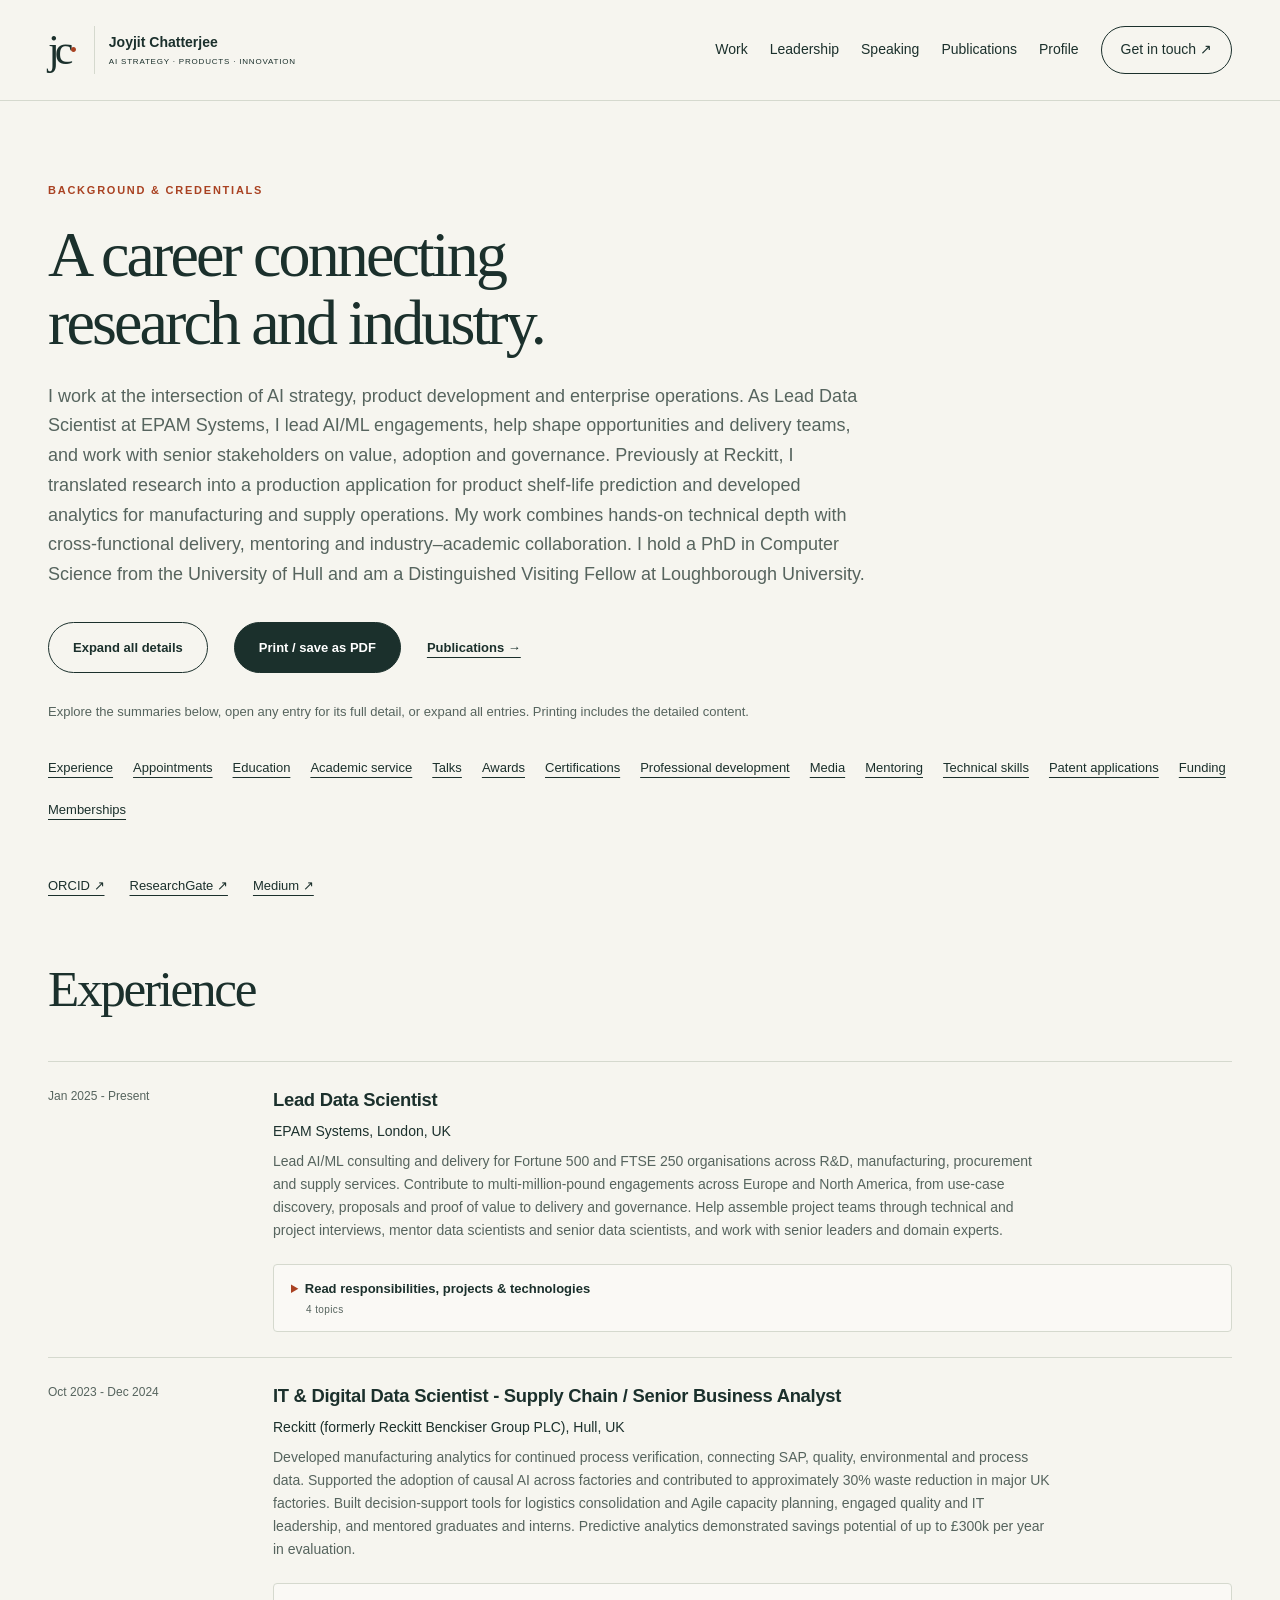
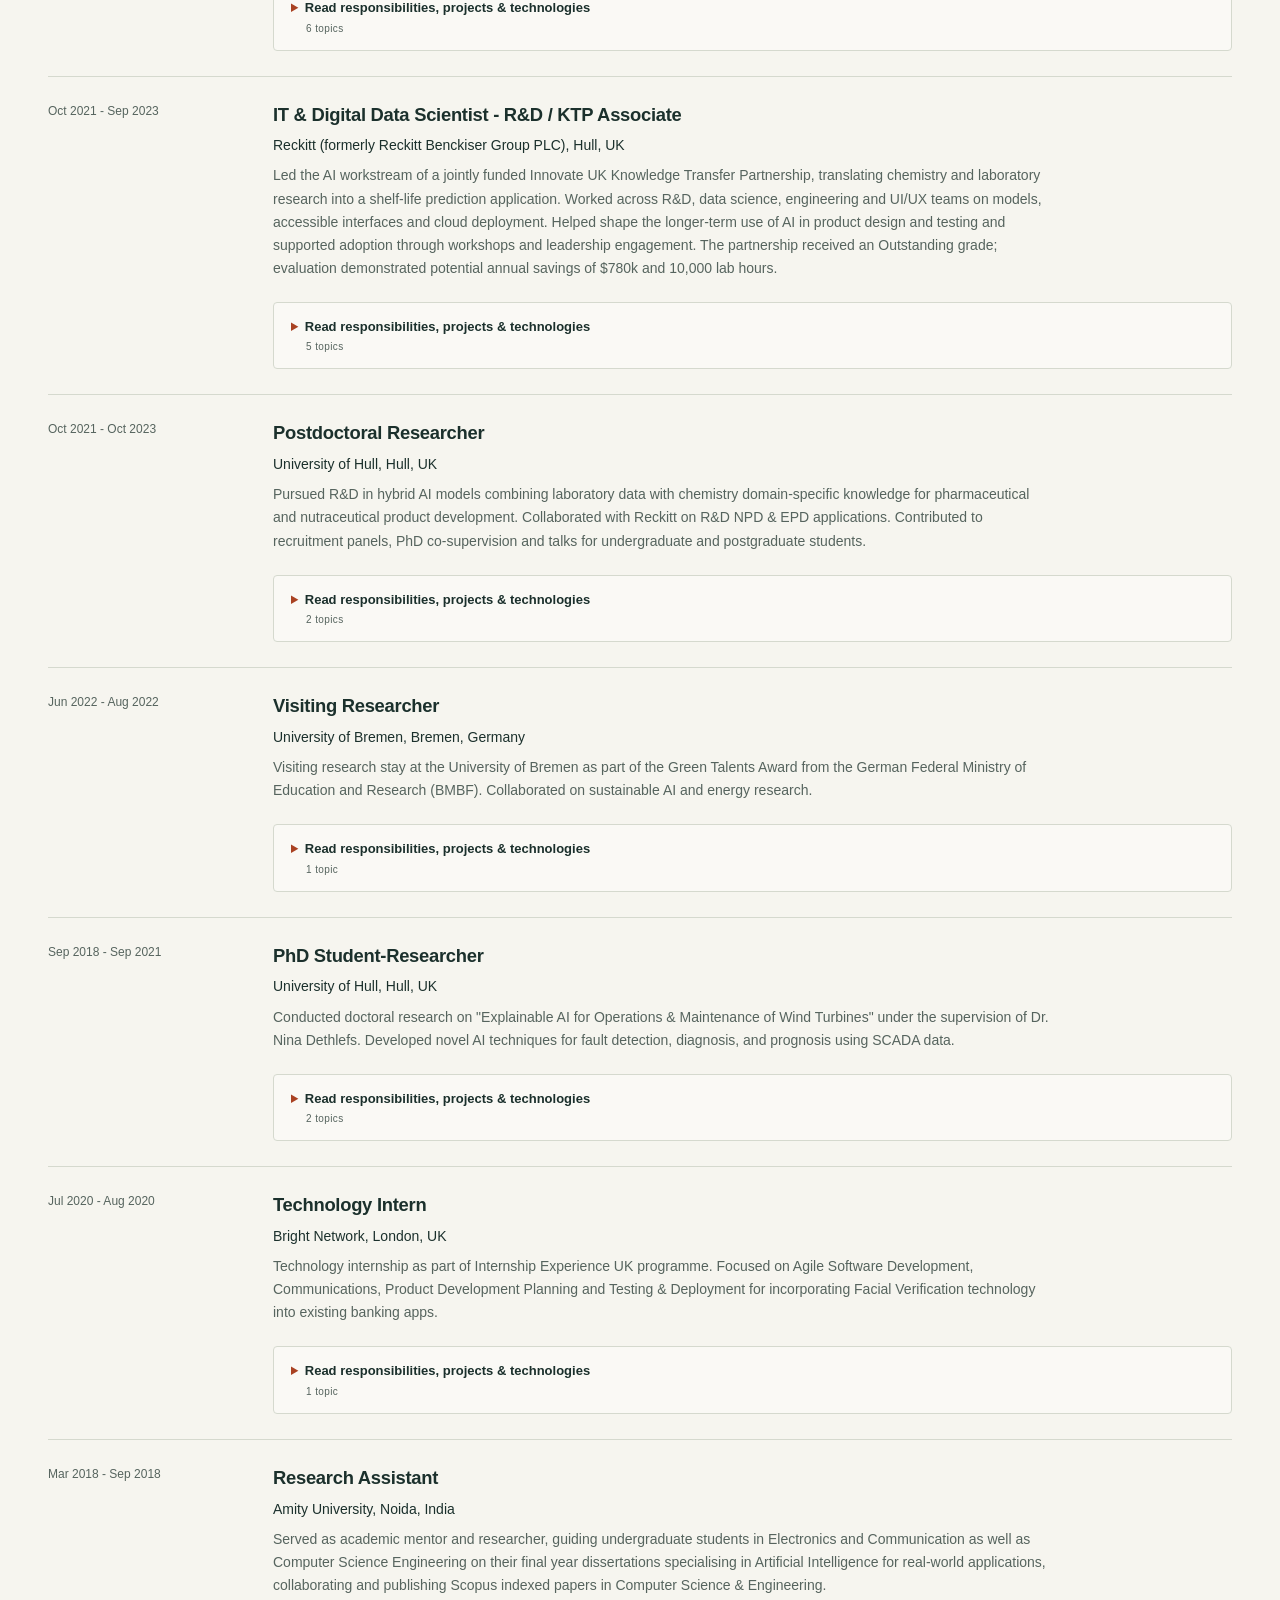
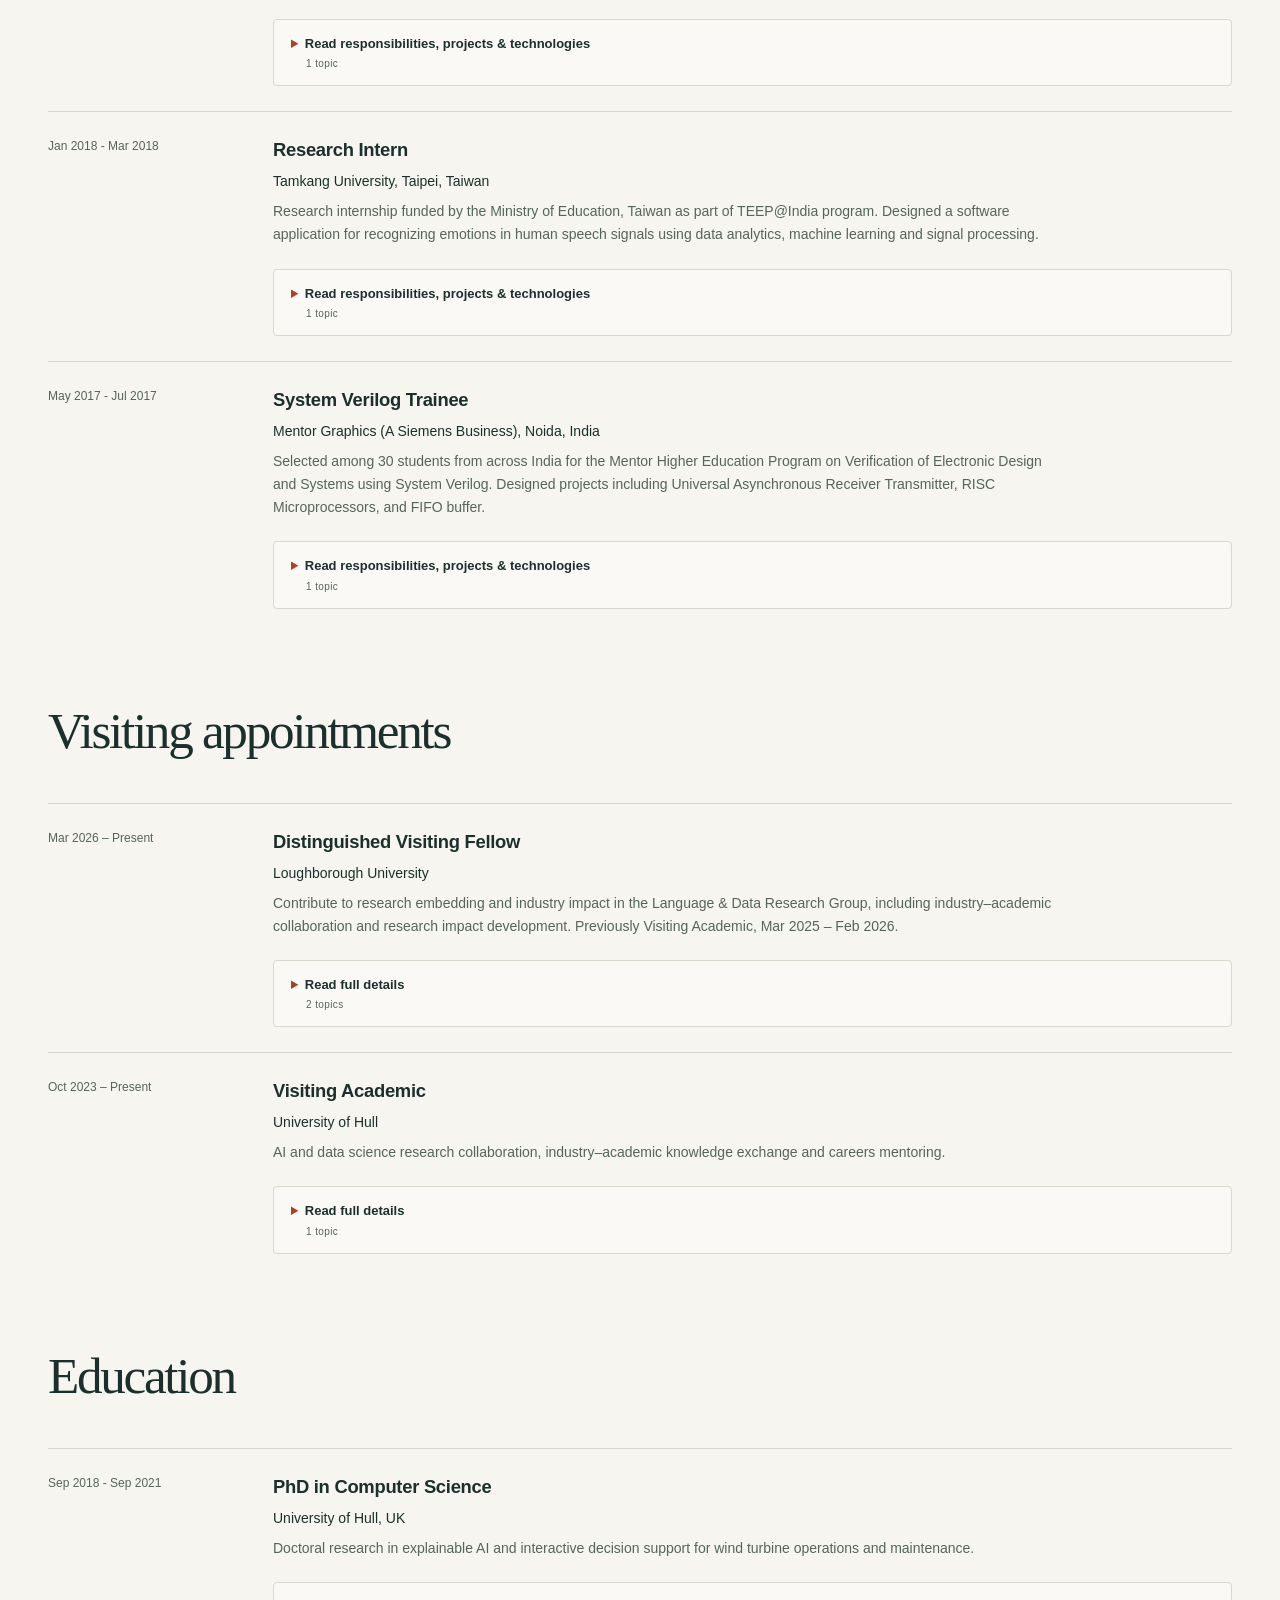
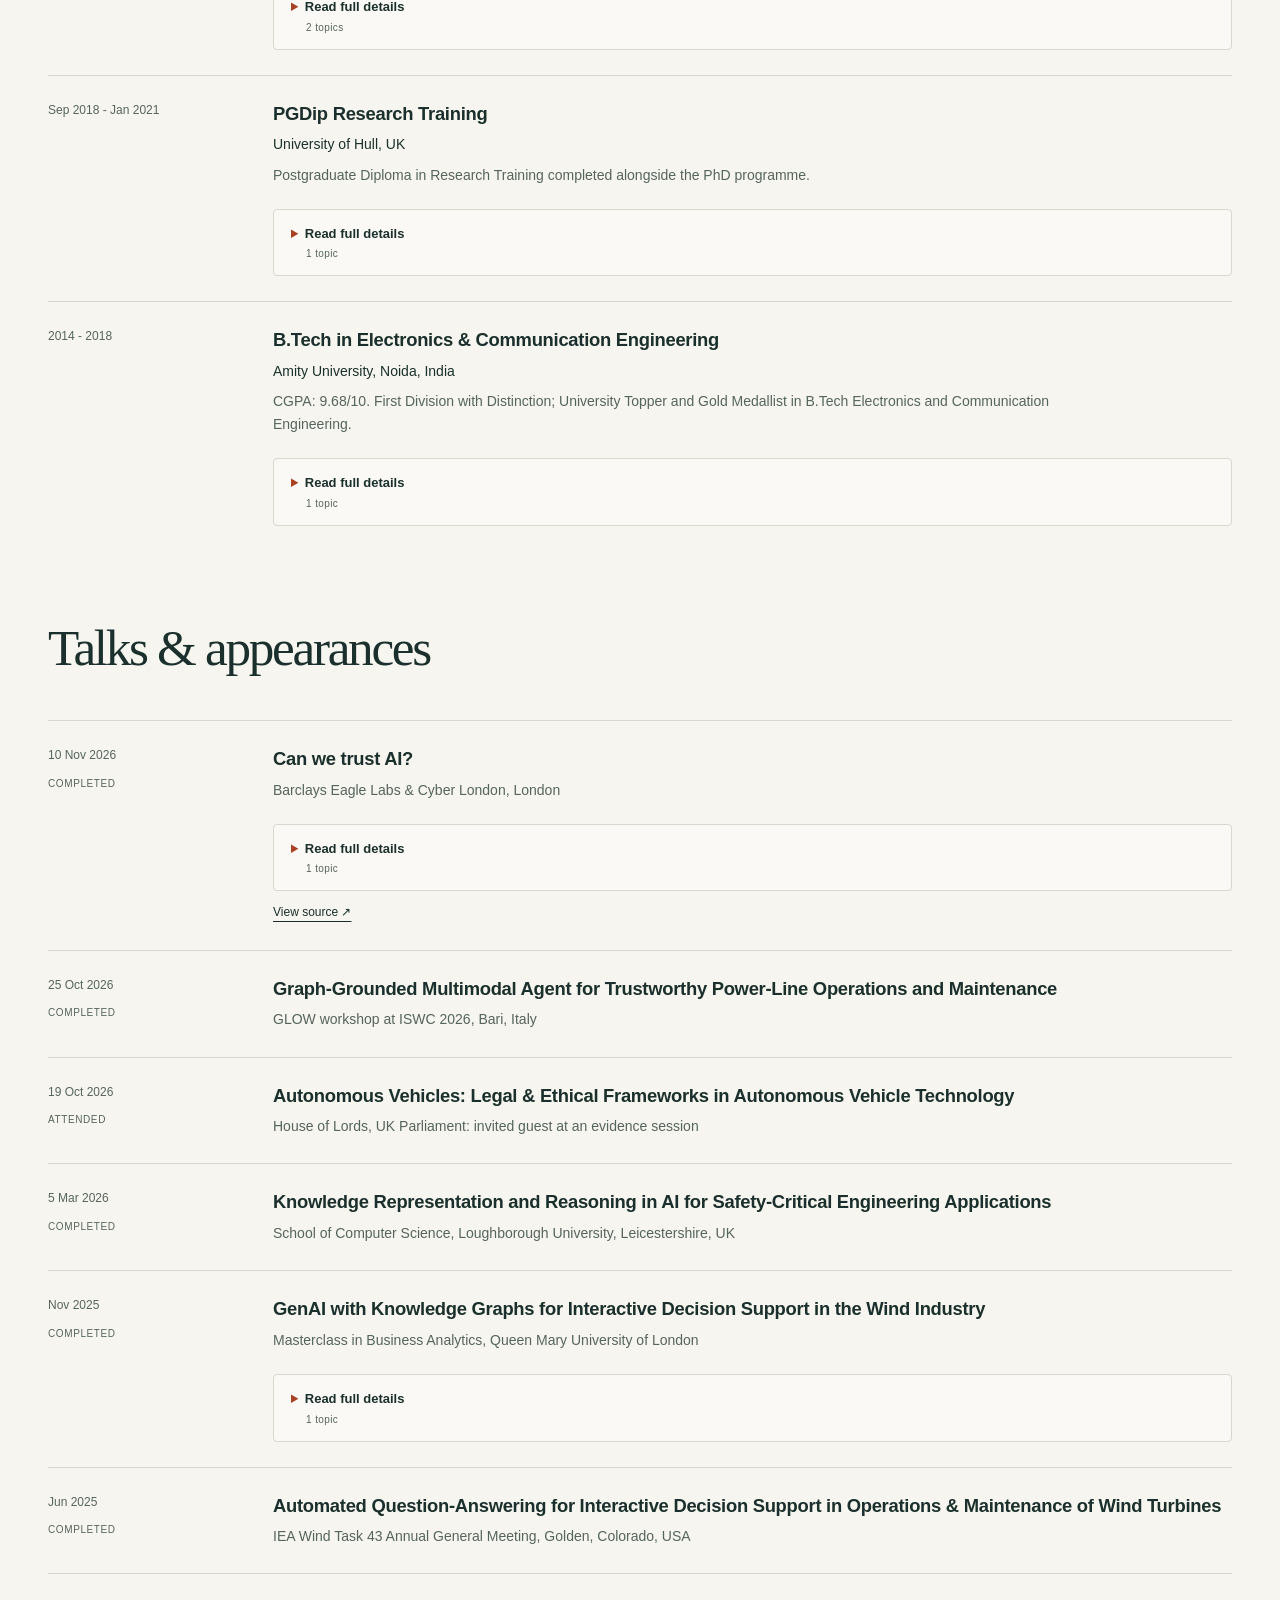
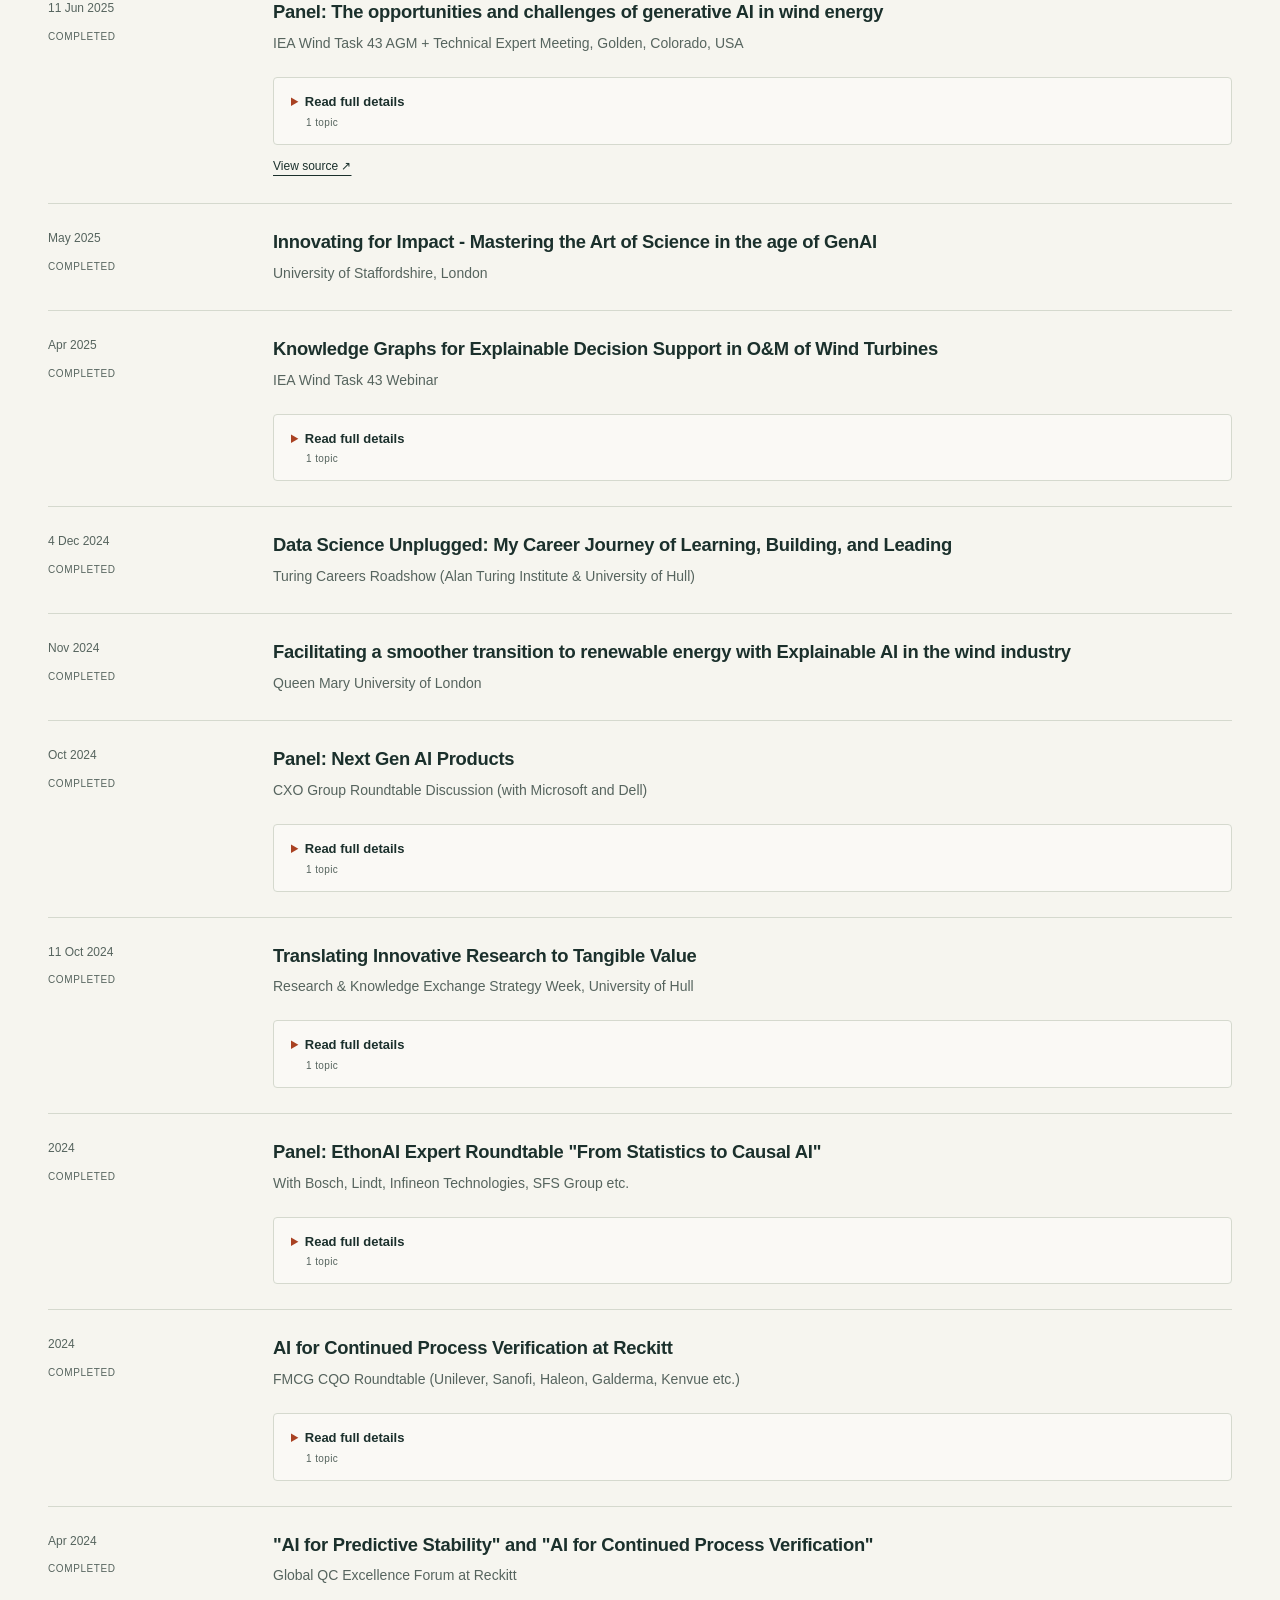
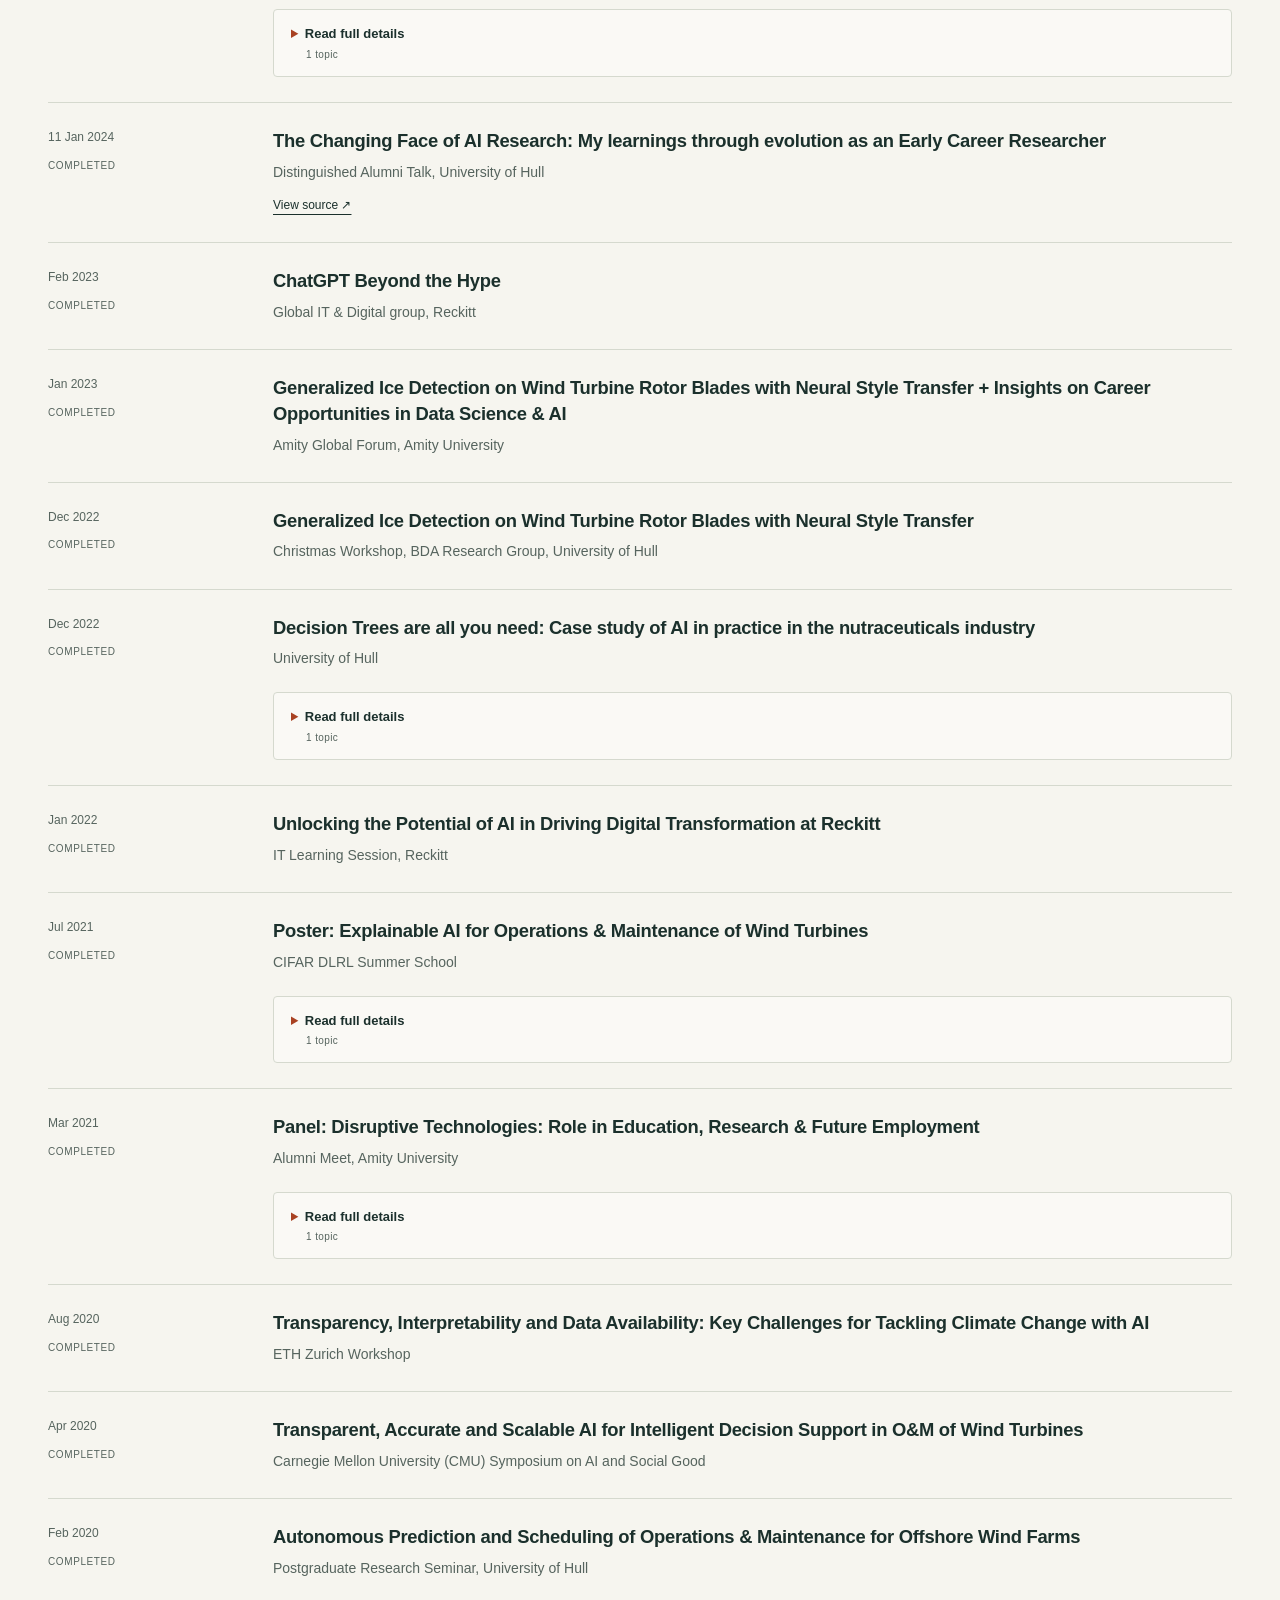
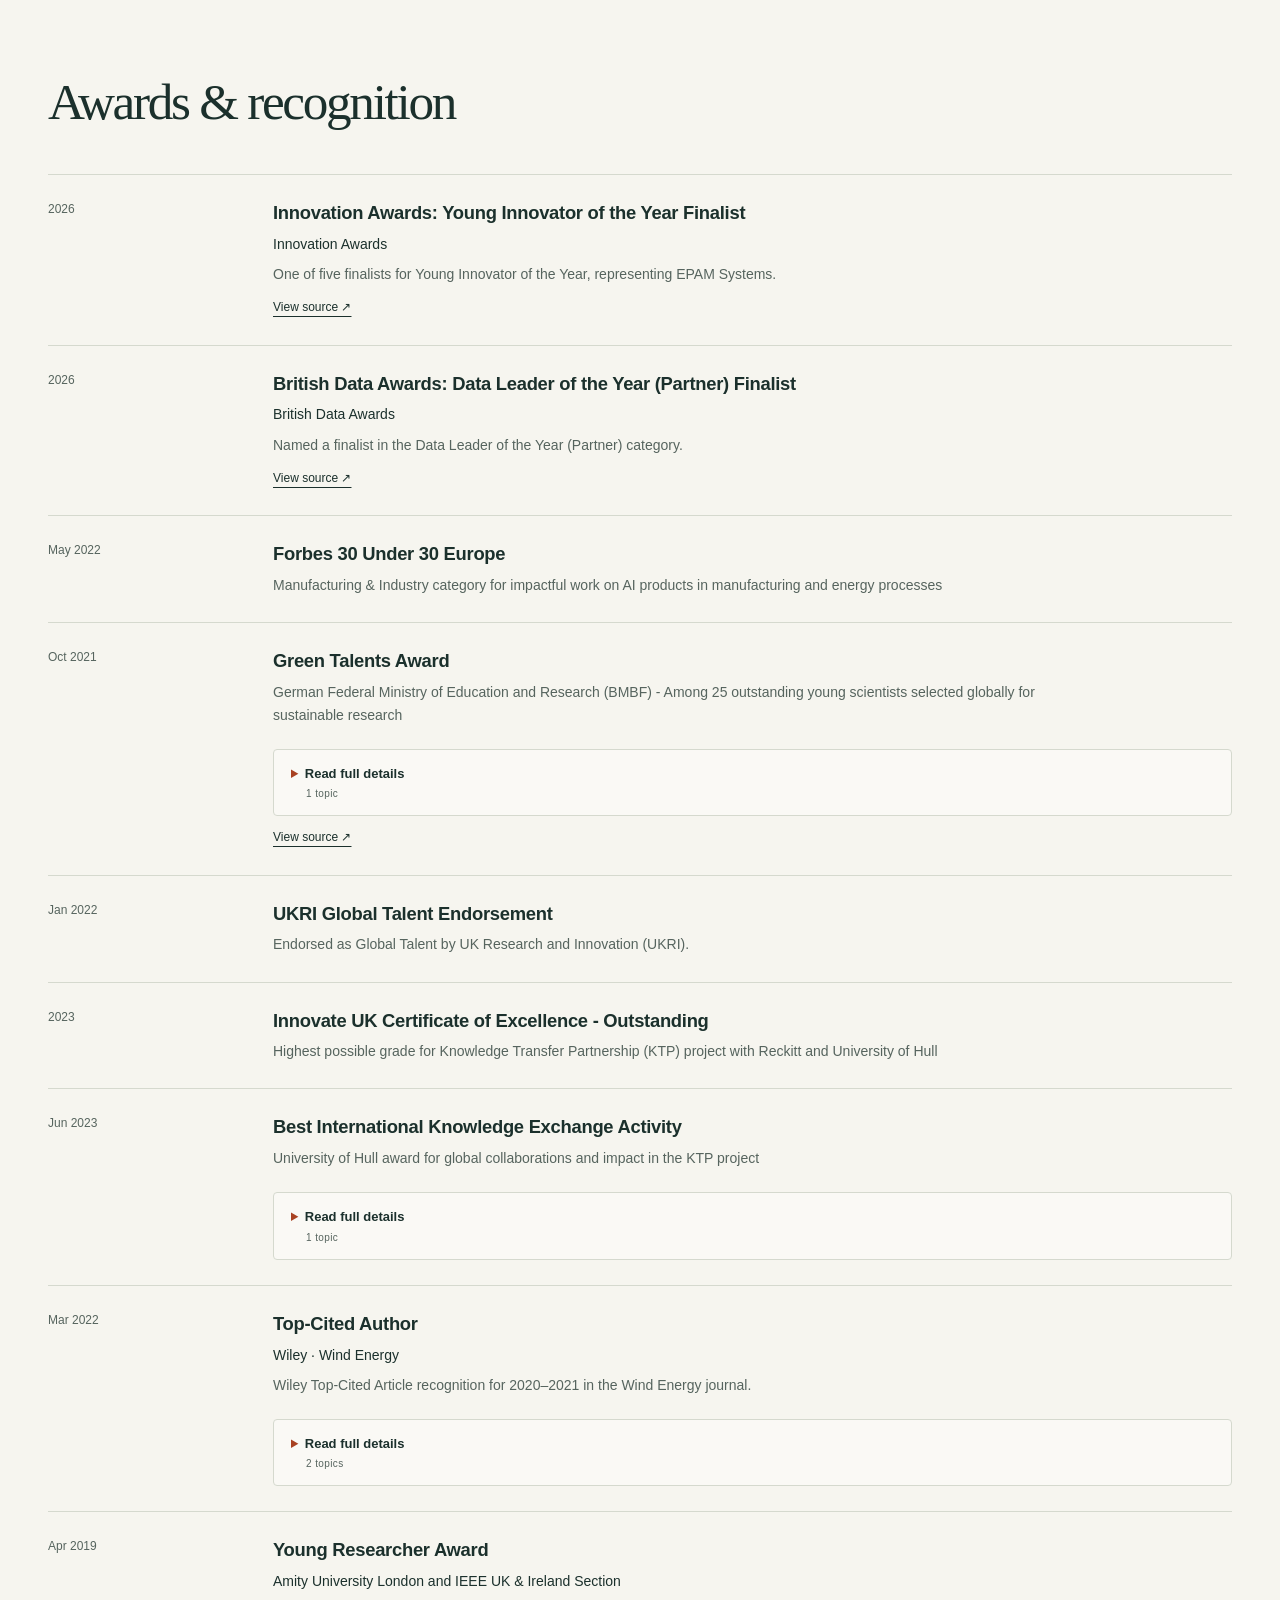
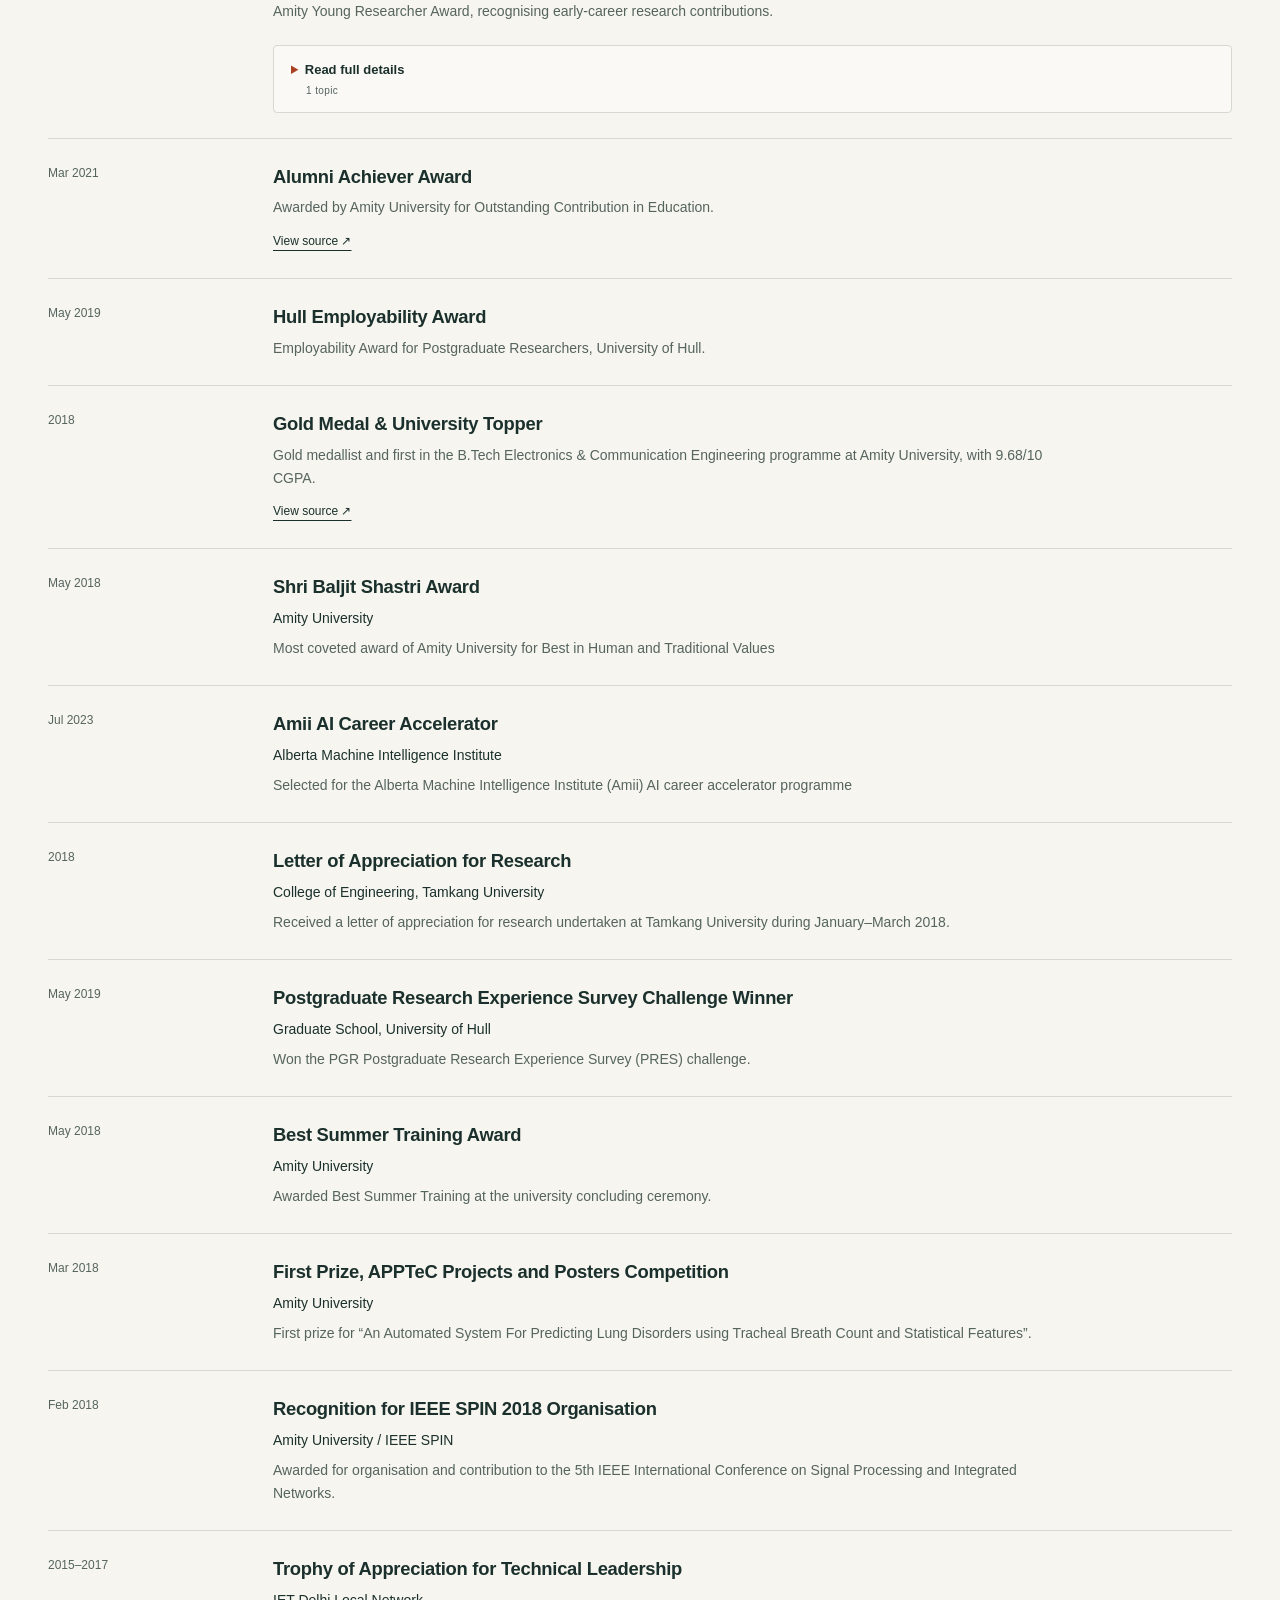
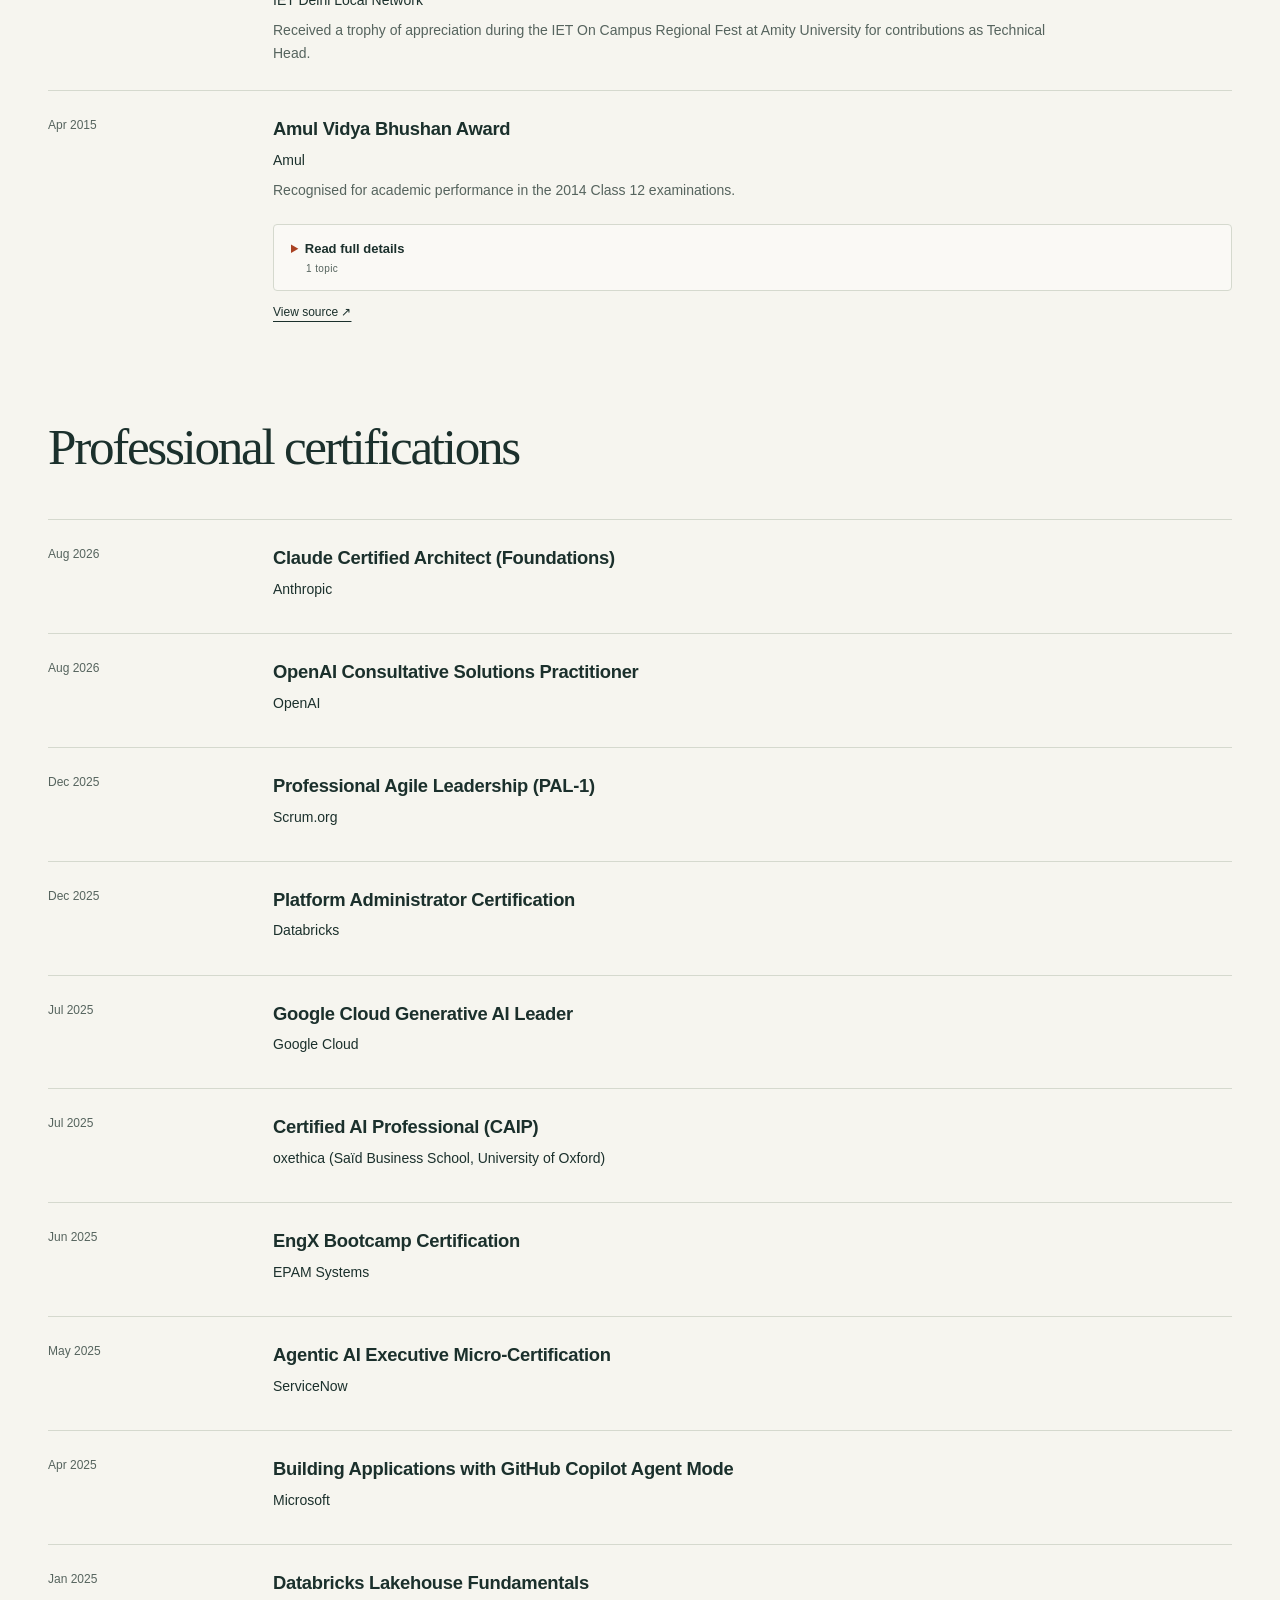
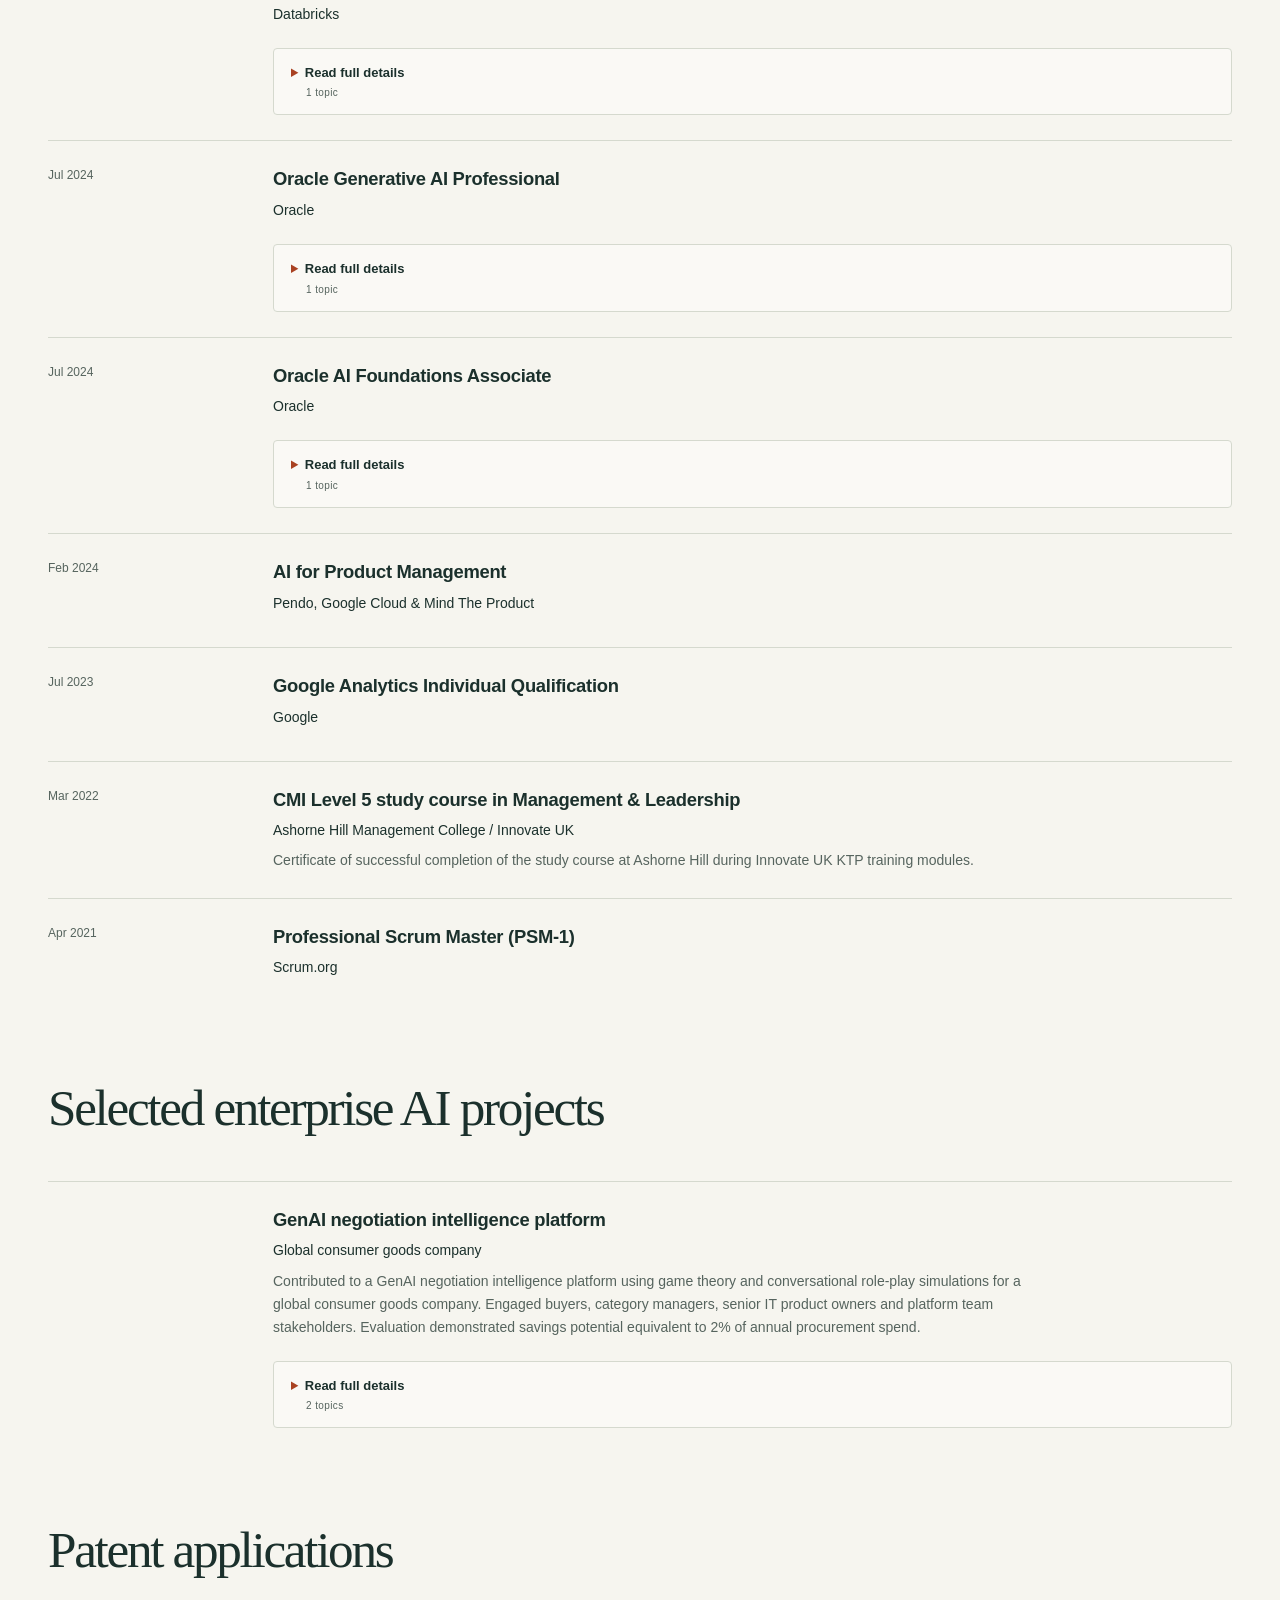
==== commit 6f8b0ad9: "Restore full visual homepage and surface original event photographs" ====
--- a/profile.html
+++ b/profile.html
@@ -12,13 +12,13 @@
 <meta property="og:description" content="Career, education, talks and credentials of Dr. Joyjit Chatterjee">
 <meta property="og:image" content="https://joyjitchatterjee.github.io/assets/images/forbes-summit.jpg">
 <link rel="icon" href="assets/favicon.svg" type="image/svg+xml">
-<link rel="stylesheet" href="assets/site.css?v=1cd7e533a6e8">
-<script src="assets/site.js?v=3a4763d5b461" defer></script>
+<link rel="stylesheet" href="assets/site.css?v=3ac1690dfae3">
+<script src="assets/site.js?v=bd5a354df83c" defer></script>
 <script src="assets/experience.js?v=0034a3a4070b" defer></script>
 </head>
-<body class="detail-page">
+<body>
 <a class="skip" href="#main">Skip to content</a>
-<header class="site-header"><nav class="wrap nav" aria-label="Main navigation"><a class="brand" href="index.html" aria-label="Dr. Joyjit Chatterjee home"><span class="monogram">jc<span>·</span></span><span>Joyjit Chatterjee<span class="brand-sub">AI STRATEGY · PRODUCTS · INNOVATION</span></span></a><button class="menu-button" aria-expanded="false" aria-controls="nav-links" type="button">Menu <span>+</span></button><div id="nav-links" class="nav-links"><a href="work.html">Work & leadership</a><a href="recognition.html">Recognition</a><a href="speaking.html">Speaking & media</a><a href="research.html">Research</a><a href="profile.html" aria-current="page">Full profile</a></div></nav></header>
+<header class="site-header"><nav class="wrap nav" aria-label="Main navigation"><a class="brand" href="index.html" aria-label="Dr. Joyjit Chatterjee home"><span class="monogram">jc<span>·</span></span><span>Joyjit Chatterjee<span class="brand-sub">AI STRATEGY · PRODUCTS · INNOVATION</span></span></a><button class="menu-button" aria-expanded="false" aria-controls="nav-links" type="button">Menu <span>+</span></button><div id="nav-links" class="nav-links"><a href="index.html#work">Work</a><a href="index.html#feedback">Leadership</a><a href="index.html#speaking">Speaking</a><a href="research.html">Publications</a><a href="profile.html">Profile</a><a class="nav-contact" href="#contact">Get in touch ↗</a></div></nav></header>
 <main id="main"><section class="page-intro wrap"><p class="eyebrow">Background & credentials</p><h1>A career connecting<br>research and industry.</h1><p class="lede">I work at the intersection of AI strategy, product development and enterprise operations. As Lead Data Scientist at EPAM Systems, I lead AI/ML engagements, help shape opportunities and delivery teams, and work with senior stakeholders on value, adoption and governance. Previously at Reckitt, I translated research into a production application for product shelf-life prediction and developed analytics for manufacturing and supply operations. My work combines hands-on technical depth with cross-functional delivery, mentoring and industry–academic collaboration. I hold a PhD in Computer Science from the University of Hull and am a Distinguished Visiting Fellow at Loughborough University.</p><div class="actions"><button class="button secondary" id="expand-details" type="button" aria-pressed="false">Expand all details</button><button class="button" id="print-profile" type="button">Print / save as PDF</button><a class="text-link" href="research.html">Publications →</a></div><p class="profile-guide">Explore the summaries below, open any entry for its full detail, or expand all entries. Printing includes the detailed content.</p><nav class="section-links" aria-label="Profile sections"><a href="#experience">Experience</a><a href="#appointments">Appointments</a><a href="#education">Education</a><a href="#reviews">Academic service</a><a href="#talks">Talks</a><a href="#awards">Awards</a><a href="#certifications">Certifications</a><a href="#cpd">Professional development</a><a href="#press">Media</a><a href="#extramural">Mentoring</a><a href="#skills">Technical skills</a><a href="#patents">Patent applications</a><a href="#scholarships">Funding</a><a href="#memberships">Memberships</a></nav></section><div class="wrap online-profiles"><a href="https://orcid.org/0000-0003-2672-3832">ORCID ↗</a><a href="https://www.researchgate.net/profile/Joyjit-Chatterjee">ResearchGate ↗</a><a href="https://joyjitece.medium.com">Medium ↗</a></div><section id="experience" class="section wrap"><div class="section-heading"><h2>Experience</h2></div><article class="record" id="experience-lead-data-scientist"><div class="date">Jan 2025 - Present</div><div><h3>Lead Data Scientist</h3><p class="organization">EPAM Systems, London, UK</p><p>Lead AI/ML consulting and delivery for Fortune 500 and FTSE 250 organisations across R&amp;D, manufacturing, procurement and supply services. Contribute to multi-million-pound engagements across Europe and North America, from use-case discovery, proposals and proof of value to delivery and governance. Help assemble project teams through technical and project interviews, mentor data scientists and senior data scientists, and work with senior leaders and domain experts.</p><details class="cv-details" data-cv-details><summary>Read responsibilities, projects &amp; technologies<span class="detail-count">4 topics</span></summary><div class="detail-content"><section class="detail-group"><h4>Client delivery and opportunity development</h4><ul><li>Direct client delivery projects for Reckitt and Syngenta Group.</li><li>Supported the EPAM team with pitching and identifying ML and GenAI use cases for Qatar Airways, Unilever, Barry Callebaut, Brussels Airport Company, Cleveland Clinic Abu Dhabi, Adidas, Co-op, Currys and PPG Industries.</li><li>Supported pre-sales through solution pitches, RFP responses for new and existing accounts, and project planning.</li></ul></section><section class="detail-group"><h4>AI strategy, products and delivery</h4><ul><li>Lead AI/ML solution development across R&amp;D, manufacturing, procurement and supply services for Fortune 500 and FTSE 250 organisations within the UK and Western Europe AI/ML Consulting team.</li><li>Contribute to multi-million-pound data science engagements across Europe and North America, working with cross-functional global teams, client senior leadership and subject-matter experts.</li><li>Identify suitable business use cases, data streams, modelling approaches and governance strategies for decision support, cost efficiency and speed to market.</li><li>Work across strategy and governance, proof of concept, proof of value and end-to-end AI consulting, including GenAI engineering, data analytics and data science.</li></ul></section><section class="detail-group"><h4>Teams and knowledge sharing</h4><ul><li>Conduct technical and project interviews to help hire and assemble business analysts, data scientists and data engineers for client projects.</li><li>Mentor data scientists and senior data scientists.</li><li>Author articles for EPAM’s Supply Chain Management community, co-organise educational AI workshops for clients and review editorial content for the GenAI-X community.</li></ul></section><section class="detail-group"><h4>Technology and implementation</h4><ul><li>LLMs, retrieval-augmented generation (RAG), agentic AI, LangChain, PhiData, CrewAI and Azure OpenAI Service.</li><li>Python, Retool, Postman, pgAdmin and APIs for end-to-end AI/ML and GenAI solutions.</li></ul></section></div></details></div></article><article class="record" id="experience-it-digital-data-scientist-supply-chain-senior-business-analyst"><div class="date">Oct 2023 - Dec 2024</div><div><h3>IT &amp; Digital Data Scientist - Supply Chain / Senior Business Analyst</h3><p class="organization">Reckitt (formerly Reckitt Benckiser Group PLC), Hull, UK</p><p>Developed manufacturing analytics for continued process verification, connecting SAP, quality, environmental and process data. Supported the adoption of causal AI across factories and contributed to approximately 30% waste reduction in major UK factories. Built decision-support tools for logistics consolidation and Agile capacity planning, engaged quality and IT leadership, and mentored graduates and interns. Predictive analytics demonstrated savings potential of up to £300k per year in evaluation.</p><details class="cv-details" data-cv-details><summary>Read responsibilities, projects &amp; technologies<span class="detail-count">6 topics</span></summary><div class="detail-content"><section class="detail-group"><h4>Business scope and cross-functional delivery</h4><ul><li>Worked with IT&amp;D, R&amp;D, Supply and Global Data Science teams across the UK, USA, India and Poland on pharmaceutical and nutraceutical brands including Nurofen, Strepsils and Airborne, supporting a multi-billion-pound portfolio.</li><li>Presented AI innovation outcomes to the SVP Quality and SVP IT&amp;D Supply, and engaged the CIO and Global Data Science team through Reckitt’s AI/ML Community of Practice.</li></ul></section><section class="detail-group"><h4>Manufacturing quality, waste and operational performance</h4><ul><li>Developed a scalable data model for Continued Process Verification (CPV), covering formulation and packaging, manufacturing stages, input raw-material attributes and finished-product outputs.</li><li>Integrated SAP, environmental management, quality-control and historian process-parameter data with input from subject-matter experts across Europe and North America.</li><li>Performed exploratory analysis, preprocessing, statistical analysis, nonlinear predictive modelling, root-cause analysis and causal inference. Evaluation demonstrated savings potential of up to £300k per year.</li><li>Contributed to approximately 30% waste reduction in major UK factories and to the adoption of data-led continuous improvement in manufacturing and quality control.</li><li>Targeted the availability, quality and performance components of Overall Equipment Effectiveness through predictive maintenance, CPV, predictive stability and real-time insights, with an emphasis on reducing raw-material and packaging waste.</li></ul></section><section class="detail-group"><h4>Operational tools and accessible insights</h4><ul><li>Used open-source LLMs through Ollama and LangChain to turn complex manufacturing analytics into explanations accessible to subject-matter experts.</li><li>Built models for Agile team capacity and resource planning using historical Program Increment data, user stories and feature counts.</li><li>Developed a Cost-to-Serve logistics tool to identify shipment consolidation opportunities and convert Less than Truck Load (LTL) into Full Truck Load (FTL).</li></ul></section><section class="detail-group"><h4>Adoption, proof of value and connected initiatives</h4><ul><li>Led the IT&amp;D contribution to adopting a causal-AI manufacturing analytics platform, supporting factory proof-of-value demonstrations, data transformations and strategic engagement with subject-matter experts.</li><li>Expanded predictive stability analysis by connecting Ongoing Stability Studies data from SAP and QC Supply with the existing R&amp;D model built using LIMS data.</li><li>Initiated a predictive-maintenance proof of concept using factory condition-monitoring data.</li><li>Supported manufacturing colleagues in encouraging augmented- and virtual-reality adoption for predictive maintenance and training operations and maintenance personnel.</li></ul></section><section class="detail-group"><h4>Industry forums, responsible AI and mentoring</h4><ul><li>Represented Reckitt at the FMCG CQO Roundtable alongside quality leaders from Unilever, ELC Europe, Sanofi, Haleon, Galderma and Kenvue.</li><li>Joined the EthonAI expert roundtable “From Statistics to Causal AI” with industry leaders from Bosch, Lindt, Infineon Technologies and SFS Group.</li><li>Presented at internal forums including the Global QC Excellence Forum and delivered talks in Global QC workshops.</li><li>Contributed case studies for Responsible AI training, educated supply-chain colleagues through workshops, and mentored graduates and interns while delegating appropriate tasks.</li></ul></section><section class="detail-group"><h4>Research contribution: trustworthy AI for manufacturing</h4><ul><li>Coauthored “How Multimodal Data Can Enable Scalable and Trustworthy AI in Factories of The Future” with Rajendra Shankaran and Nina Dethlefs, published as a HAL preprint in September 2024. The paper lists Reckitt affiliations for both industry coauthors and the University of Hull for Dethlefs.</li><li>Proposed a holistic manufacturing data model connecting R&amp;D, production, quality and logistics to support equipment effectiveness, process verification, predictive stability and cost-to-serve decisions. The perspective emphasises domain-expert validation, explainability and human oversight.</li></ul></section></div></details></div></article><article class="record" id="experience-it-digital-data-scientist-r-d-ktp-associate"><div class="date">Oct 2021 - Sep 2023</div><div><h3>IT &amp; Digital Data Scientist - R&amp;D / KTP Associate</h3><p class="organization">Reckitt (formerly Reckitt Benckiser Group PLC), Hull, UK</p><p>Led the AI workstream of a jointly funded Innovate UK Knowledge Transfer Partnership, translating chemistry and laboratory research into a shelf-life prediction application. Worked across R&amp;D, data science, engineering and UI/UX teams on models, accessible interfaces and cloud deployment. Helped shape the longer-term use of AI in product design and testing and supported adoption through workshops and leadership engagement. The partnership received an Outstanding grade; evaluation demonstrated potential annual savings of $780k and 10,000 lab hours.</p><details class="cv-details" data-cv-details><summary>Read responsibilities, projects &amp; technologies<span class="detail-count">5 topics</span></summary><div class="detail-content"><section class="detail-group"><h4>Partnership and recognised delivery</h4><ul><li>Led the AI workstream in a $200k jointly funded Knowledge Transfer Partnership between Reckitt and the University of Hull, supported by Innovate UK and UKRI.</li><li>The partnership received Innovate UK’s Certificate of Excellence with an Outstanding rating, the highest possible grade.</li></ul></section><section class="detail-group"><h4>From research to a usable AI product</h4><ul><li>Developed an AI application for decision support in shelf-life prediction of healthcare products, estimating active-ingredient overage early in development.</li><li>Worked from model development through production application development, including accessible interfaces and user experience, collaborating with Reckitt’s Global Data Science team on cloud deployment.</li><li>Combined laboratory data with chemistry knowledge to improve stability prediction and formulation optimisation, including limited-data settings, for pharmaceutical and nutraceutical products.</li><li>Collaborated with R&amp;D scientists, ML engineers, data scientists and UI/UX developers across North America and Europe to plan development and meet milestones and deliverables.</li></ul></section><section class="detail-group"><h4>Evaluation and resource efficiency</h4><ul><li>Evaluation demonstrated potential annual reductions of approximately $780k in stability-testing costs and 10,000 laboratory hours, with potential energy savings of more than 2,000 kWh per year.</li><li>Helped reduce raw-material waste by predicting early which new formulations were likely to fail intended shelf-life specifications.</li><li>Coauthored a poster accepted for Reckitt’s first Science Inside Symposium, organised by the Chief R&amp;D Officer in Hull.</li></ul></section><section class="detail-group"><h4>AI adoption and longer-term strategy</h4><ul><li>Helped shape a long-term plan for intelligent data analysis in product design and testing, translating research into commercially useful corporate applications.</li><li>Investigated explainable AI components to make predictions transparent and build understanding of the domain.</li><li>Supported AI awareness and uptake through TechTalks with senior leadership including the CIO, presentations to the SVP IT&amp;D R&amp;D, and cohosting AI forums for the IT&amp;D R&amp;D group.</li><li>Developed colleagues’ data and AI capabilities through learning sessions, specialist workshops and regular discussion.</li></ul></section><section class="detail-group"><h4>Data scale and decision-support workflow</h4><ul><li>The Hull presentation reports approximately 60,000 stability-result data points, more than 1,000 stability studies and 66 analytes.</li><li>The application predicts the shelf-life of active ingredients during new-product development and existing-product optimisation. Predictive outputs support formulation decisions alongside laboratory stability studies.</li></ul></section></div></details></div></article><article class="record" id="experience-postdoctoral-researcher"><div class="date">Oct 2021 - Oct 2023</div><div><h3>Postdoctoral Researcher</h3><p class="organization">University of Hull, Hull, UK</p><p>Pursued R&amp;D in hybrid AI models combining laboratory data with chemistry domain-specific knowledge for pharmaceutical and nutraceutical product development. Collaborated with Reckitt on R&amp;D NPD &amp; EPD applications. Contributed to recruitment panels, PhD co-supervision and talks for undergraduate and postgraduate students.</p><details class="cv-details" data-cv-details><summary>Read responsibilities, projects &amp; technologies<span class="detail-count">2 topics</span></summary><div class="detail-content"><section class="detail-group"><h4>Applied research and knowledge transfer</h4><ul><li>Developed hybrid AI models combining LIMS laboratory data with domain-specific chemistry information, including SMILES molecular fingerprints of active pharmaceutical ingredients.</li><li>Collaborated with Reckitt through the KTP on accelerating new and existing pharmaceutical and nutraceutical product development in the FMCG industry.</li><li>Translated academic findings into commercially useful solutions and communicated technical concepts to academic and industry stakeholders.</li><li>Documented research through technical reports and publications.</li></ul></section><section class="detail-group"><h4>Academic leadership and developing researchers</h4><ul><li>Served on recruitment panels interviewing postdoctoral researchers and research associates in data analytics, data science and AI.</li><li>Mentored PhD students as a co-supervisor and delivered talks to BSc and MSc students, including through Hull’s Centre of Excellence for Data Science, Artificial Intelligence and Modelling (DAIM).</li></ul></section></div></details></div></article><article class="record" id="experience-visiting-researcher"><div class="date">Jun 2022 - Aug 2022</div><div><h3>Visiting Researcher</h3><p class="organization">University of Bremen, Bremen, Germany</p><p>Visiting research stay at the University of Bremen as part of the Green Talents Award from the German Federal Ministry of Education and Research (BMBF). Collaborated on sustainable AI and energy research.</p><details class="cv-details" data-cv-details><summary>Read responsibilities, projects &amp; technologies<span class="detail-count">1 topic</span></summary><div class="detail-content"><section class="detail-group"><h4>Green Talents research visit and EisAuge</h4><ul><li>Research visit supported by the German Federal Ministry of Education and Research’s Green Talents Award, with virtual work in June–July 2022 and an in-person stay in July–August 2022.</li><li>Worked on the EisAuge project, developing deep-learning and transfer-learning approaches for detecting ice on wind turbine blades.</li><li>Developed a generalised ice-detection system designed to transfer predictions across wind farms when trained on data from a single, distinct farm.</li></ul></section></div></details></div></article><article class="record" id="experience-phd-student-researcher"><div class="date">Sep 2018 - Sep 2021</div><div><h3>PhD Student-Researcher</h3><p class="organization">University of Hull, Hull, UK</p><p>Conducted doctoral research on &quot;Explainable AI for Operations &amp; Maintenance of Wind Turbines&quot; under the supervision of Dr. Nina Dethlefs. Developed novel AI techniques for fault detection, diagnosis, and prognosis using SCADA data.</p><details class="cv-details" data-cv-details><summary>Read responsibilities, projects &amp; technologies<span class="detail-count">2 topics</span></summary><div class="detail-content"><section class="detail-group"><h4>Explainable decision support for offshore wind</h4><ul><li>Applied deep learning to turbine sensor (SCADA) data and alarm records to support engineers and technicians in wind turbine operations and maintenance.</li><li>Investigated anomaly prediction, maintenance planning and condition-based monitoring to improve reliability and reduce downtime and operations and maintenance costs.</li><li>Used natural language generation, temporal causal inference and knowledge graphs to explain anomalies, plan maintenance and generate understandable decision-support reports.</li><li>Developed a complete question-answering system combining AI models with a domain-specific knowledge graph for interactive maintenance decision support.</li></ul></section><section class="detail-group"><h4>Collaboration and dissemination</h4><ul><li>Collaborated with wind-farm operators and research organisations including ORE Catapult.</li><li>Worked within the Aura Wind Energy PhD Cluster and Hull’s Dependable Intelligent Systems / Big Data Analytics Research Group.</li><li>Presented research internally and externally, including Aura events and the Big Data Analytics Research Group’s annual workshop.</li></ul></section></div></details></div></article><article class="record" id="experience-technology-intern"><div class="date">Jul 2020 - Aug 2020</div><div><h3>Technology Intern</h3><p class="organization">Bright Network, London, UK</p><p>Technology internship as part of Internship Experience UK programme. Focused on Agile Software Development, Communications, Product Development Planning and Testing &amp; Deployment for incorporating Facial Verification technology into existing banking apps.</p><details class="cv-details" data-cv-details><summary>Read responsibilities, projects &amp; technologies<span class="detail-count">1 topic</span></summary><div class="detail-content"><section class="detail-group"><h4>Technology internship programme</h4><ul><li>Participated in Bright Network’s Internship Experience UK technology programme.</li><li>Worked on Agile software development, communication, product-development planning and management, and testing and deployment for adding facial verification to banking applications.</li></ul></section></div></details></div></article><article class="record" id="experience-research-assistant"><div class="date">Mar 2018 - Sep 2018</div><div><h3>Research Assistant</h3><p class="organization">Amity University, Noida, India</p><p>Served as academic mentor and researcher, guiding undergraduate students in Electronics and Communication as well as Computer Science Engineering on their final year dissertations specialising in Artificial Intelligence for real-world applications, collaborating and publishing Scopus indexed papers in Computer Science &amp; Engineering.</p><details class="cv-details" data-cv-details><summary>Read responsibilities, projects &amp; technologies<span class="detail-count">1 topic</span></summary><div class="detail-content"><section class="detail-group"><h4>Research and undergraduate mentoring</h4><ul><li>Mentored final-year Electronics and Communication Engineering and Computer Science Engineering students on AI applications, collaborating on Scopus-indexed research publications.</li><li>Worked with principal investigator Prof. Anu Mehra, contributing expertise in machine learning and deep learning to student projects.</li><li>Delivered talks on explainable AI and its real-world applications as part of panels on disruptive technologies.</li></ul></section></div></details></div></article><article class="record" id="experience-research-intern"><div class="date">Jan 2018 - Mar 2018</div><div><h3>Research Intern</h3><p class="organization">Tamkang University, Taipei, Taiwan</p><p>Research internship funded by the Ministry of Education, Taiwan as part of TEEP@India program. Designed a software application for recognizing emotions in human speech signals using data analytics, machine learning and signal processing.</p><details class="cv-details" data-cv-details><summary>Read responsibilities, projects &amp; technologies<span class="detail-count">1 topic</span></summary><div class="detail-content"><section class="detail-group"><h4>Speech analysis and recognition</h4><ul><li>Worked on machine learning, pattern recognition and signal processing in the TEEP@India research programme funded by Taiwan’s Ministry of Education.</li><li>Designed a software application for automated real-time recognition of emotions in speech, combining predictive machine learning and audio signal processing.</li></ul></section></div></details></div></article><article class="record" id="experience-system-verilog-trainee"><div class="date">May 2017 - Jul 2017</div><div><h3>System Verilog Trainee</h3><p class="organization">Mentor Graphics (A Siemens Business), Noida, India</p><p>Selected among 30 students from across India for the Mentor Higher Education Program on Verification of Electronic Design and Systems using System Verilog. Designed projects including Universal Asynchronous Receiver Transmitter, RISC Microprocessors, and FIFO buffer.</p><details class="cv-details" data-cv-details><summary>Read responsibilities, projects &amp; technologies<span class="detail-count">1 topic</span></summary><div class="detail-content"><section class="detail-group"><h4>Electronic design and verification</h4><ul><li>Selected among 30 students across India for the Mentor Higher Education Program on verification of electronic designs and systems using SystemVerilog.</li><li>Used Verilog in projects involving a Universal Asynchronous Receiver Transmitter, 8-bit and 16-bit RISC microprocessors and a First-In-First-Out buffer.</li></ul></section></div></details></div></article></section><section id="appointments" class="section wrap"><div class="section-heading"><h2>Visiting appointments</h2></div><article class="record" id="appointments-distinguished-visiting-fellow"><div class="date">Mar 2026 – Present</div><div><h3>Distinguished Visiting Fellow</h3><p class="organization">Loughborough University</p><p>Contribute to research embedding and industry impact in the Language &amp; Data Research Group, including industry–academic collaboration and research impact development. Previously Visiting Academic, Mar 2025 – Feb 2026.</p><details class="cv-details" data-cv-details><summary>Read full details<span class="detail-count">2 topics</span></summary><div class="detail-content"><section class="detail-group"><h4>Distinguished Visiting Fellow, March 2026 onwards</h4><ul><li>Voluntary appointment in the Language &amp; Data Research Group recognising past and continuing contributions to AI embedding through publications, guest lectures and advice on industry–academic collaboration.</li></ul></section><section class="detail-group"><h4>Visiting Academic, March 2025 to February 2026</h4><ul><li>Invited as an industry expert to support research embedding and impact creation for students and academics.</li><li>Provided voluntary insights at the intersection of AI, natural language processing and sustainability, with an emphasis on ethical, inclusive and internationally impactful research.</li><li>Delivered guest lectures and invited talks, advised on the Research Excellence Framework, and offered mentoring and career guidance to PhD students and researchers.</li></ul></section></div></details></div></article><article class="record" id="appointments-visiting-academic"><div class="date">Oct 2023 – Present</div><div><h3>Visiting Academic</h3><p class="organization">University of Hull</p><p>AI and data science research collaboration, industry–academic knowledge exchange and careers mentoring.</p><details class="cv-details" data-cv-details><summary>Read full details<span class="detail-count">1 topic</span></summary><div class="detail-content"><section class="detail-group"><h4>Research impact, teaching and careers</h4><ul><li>Provide voluntary career advice to students and collaborate on research dissemination with Hull’s Big Data Analytics Research Group.</li><li>Deliver guest lectures and Computer Science talks as an invited industry expert in AI/ML, particularly through DAIM.</li><li>Continue industry–academic collaboration following the KTP, helping Hull and Reckitt develop evidence for research impact case studies, including the Research Excellence Framework.</li></ul></section></div></details></div></article></section><section id="education" class="section wrap"><div class="section-heading"><h2>Education</h2></div><article class="record" id="education-phd-in-computer-science"><div class="date">Sep 2018 - Sep 2021</div><div><h3>PhD in Computer Science</h3><p class="organization">University of Hull, UK</p><p>Doctoral research in explainable AI and interactive decision support for wind turbine operations and maintenance.</p><details class="cv-details" data-cv-details><summary>Read full details<span class="detail-count">2 topics</span></summary><div class="detail-content"><section class="detail-group"><h4>Doctoral research</h4><ul><li>Thesis: The Blessings of Explainable AI in Operations &amp; Maintenance of Wind Turbines.</li><li>Research project: Autonomous Prediction and Scheduling of Operations and Maintenance for Offshore Wind Farms, within the Aura Innovation Centre and University of Hull PhD scholarship cluster.</li><li>Research group: Dependable Intelligent Systems / Big Data Analytics.</li></ul></section><section class="detail-group"><h4>Supervision and examination</h4><ul><li>Primary supervisor: Dr Nina Dethlefs. Co-supervisor: Dr Alex Turner, University of Nottingham. Panel chair: Prof. Yiannis Papadopoulos.</li><li>External examiner: Dr James Carroll, University of Strathclyde. Internal examiner: Dr Yongqiang Cheng, University of Hull.</li></ul></section></div></details></div></article><article class="record" id="education-pgdip-research-training"><div class="date">Sep 2018 - Jan 2021</div><div><h3>PGDip Research Training</h3><p class="organization">University of Hull, UK</p><p>Postgraduate Diploma in Research Training completed alongside the PhD programme.</p><details class="cv-details" data-cv-details><summary>Read full details<span class="detail-count">1 topic</span></summary><div class="detail-content"><section class="detail-group"><h4>Research training programme</h4><ul><li>Completed 120 credits at Level 7 (Master’s level) through the Doctoral College’s Postgraduate Training Scheme, alongside doctoral research.</li></ul></section></div></details></div></article><article class="record" id="education-b-tech-in-electronics-communication-engineering"><div class="date">2014 - 2018</div><div><h3>B.Tech in Electronics &amp; Communication Engineering</h3><p class="organization">Amity University, Noida, India</p><p>CGPA: 9.68/10. First Division with Distinction; University Topper and Gold Medallist in B.Tech Electronics and Communication Engineering.</p><details class="cv-details" data-cv-details><summary>Read full details<span class="detail-count">1 topic</span></summary><div class="detail-content"><section class="detail-group"><h4>Academic achievement</h4><ul><li>First Division with Distinction, CGPA 9.68/10. University topper and gold medallist in Electronics and Communication Engineering.</li></ul></section></div></details></div></article></section><section id="talks" class="section wrap"><div class="section-heading"><h2>Talks & appearances</h2></div><article class="record talk" id="talks-can-we-trust-ai"><div class="date">10 Nov 2026<span class="status completed">completed</span></div><div><h3>Can we trust AI?</h3><p>Barclays Eagle Labs &amp; Cyber London, London</p><details class="cv-details" data-cv-details><summary>Read full details<span class="detail-count">1 topic</span></summary><div class="detail-content"><section class="detail-group"><h4>Panel contribution</h4><ul><li>Discussed agentic AI in factories of the future, connected labs and tactical procurement at Barclays Innovation Hub, London, in a panel organised by Cyber London and Barclays.</li></ul></section></div></details><a class="record-source" href="https://bsky.app/profile/joyjitchat.bsky.social/post/3n24caf3iak25">View source ↗</a></div></article><article class="record talk" id="talks-graph-grounded-multimodal-agent-for-trustworthy-power-line-operations-and-maintenance"><div class="date">25 Oct 2026<span class="status completed">completed</span></div><div><h3>Graph-Grounded Multimodal Agent for Trustworthy Power-Line Operations and Maintenance</h3><p>GLOW workshop at ISWC 2026, Bari, Italy</p></div></article><article class="record talk" id="talks-autonomous-vehicles-legal-ethical-frameworks-in-autonomous-vehicle-technology"><div class="date">19 Oct 2026<span class="status attended">attended</span></div><div><h3>Autonomous Vehicles: Legal &amp; Ethical Frameworks in Autonomous Vehicle Technology</h3><p>House of Lords, UK Parliament: invited guest at an evidence session</p></div></article><article class="record talk" id="talks-knowledge-representation-and-reasoning-in-ai-for-safety-critical-engineering-applications"><div class="date">5 Mar 2026<span class="status completed">completed</span></div><div><h3>Knowledge Representation and Reasoning in AI for Safety-Critical Engineering Applications</h3><p>School of Computer Science, Loughborough University, Leicestershire, UK</p></div></article><article class="record talk" id="talks-genai-with-knowledge-graphs-for-interactive-decision-support-in-the-wind-industry"><div class="date">Nov 2025<span class="status completed">completed</span></div><div><h3>GenAI with Knowledge Graphs for Interactive Decision Support in the Wind Industry</h3><p>Masterclass in Business Analytics, Queen Mary University of London</p><details class="cv-details" data-cv-details><summary>Read full details<span class="detail-count">1 topic</span></summary><div class="detail-content"><section class="detail-group"><h4>Event context</h4><ul><li>Invited talk for the Masterclass in Business Analytics, School of Business &amp; Management, Queen Mary University of London.</li></ul></section></div></details></div></article><article class="record talk" id="talks-automated-question-answering-for-interactive-decision-support-in-operations-maintenance-of-wind-turbines"><div class="date">Jun 2025<span class="status completed">completed</span></div><div><h3>Automated Question-Answering for Interactive Decision Support in Operations &amp; Maintenance of Wind Turbines</h3><p>IEA Wind Task 43 Annual General Meeting, Golden, Colorado, USA</p></div></article><article class="record talk" id="talks-panel-the-opportunities-and-challenges-of-generative-ai-in-wind-energy"><div class="date">11 Jun 2025<span class="status completed">completed</span></div><div><h3>Panel: The opportunities and challenges of generative AI in wind energy</h3><p>IEA Wind Task 43 AGM + Technical Expert Meeting, Golden, Colorado, USA</p><details class="cv-details" data-cv-details><summary>Read full details<span class="detail-count">1 topic</span></summary><div class="detail-content"><section class="detail-group"><h4>Organiser report and photograph</h4><ul><li>The IEA Wind Task 43 organiser report identifies Joyjit as a panel participant alongside representatives from Microsoft, NREL, Siemens and OST.</li></ul></section></div></details><a class="record-source" href="https://iea-wind.org/task43-agm2025-report/">View source ↗</a></div></article><article class="record talk" id="talks-innovating-for-impact-mastering-the-art-of-science-in-the-age-of-genai"><div class="date">May 2025<span class="status completed">completed</span></div><div><h3>Innovating for Impact - Mastering the Art of Science in the age of GenAI</h3><p>University of Staffordshire, London</p></div></article><article class="record talk" id="talks-knowledge-graphs-for-explainable-decision-support-in-o-m-of-wind-turbines"><div class="date">Apr 2025<span class="status completed">completed</span></div><div><h3>Knowledge Graphs for Explainable Decision Support in O&amp;M of Wind Turbines</h3><p>IEA Wind Task 43 Webinar</p><details class="cv-details" data-cv-details><summary>Read full details<span class="detail-count">1 topic</span></summary><div class="detail-content"><section class="detail-group"><h4>Webinar context</h4><ul><li>Invited contribution to the IEA Wind Task 43 webinar “Connecting the Dots: An Introduction to Knowledge Graphs for Industry and Academia”.</li></ul></section></div></details></div></article><article class="record talk" id="talks-data-science-unplugged-my-career-journey-of-learning-building-and-leading"><div class="date">4 Dec 2024<span class="status completed">completed</span></div><div><h3>Data Science Unplugged: My Career Journey of Learning, Building, and Leading</h3><p>Turing Careers Roadshow (Alan Turing Institute &amp; University of Hull)</p></div></article><article class="record talk" id="talks-facilitating-a-smoother-transition-to-renewable-energy-with-explainable-ai-in-the-wind-industry"><div class="date">Nov 2024<span class="status completed">completed</span></div><div><h3>Facilitating a smoother transition to renewable energy with Explainable AI in the wind industry</h3><p>Queen Mary University of London</p></div></article><article class="record talk" id="talks-panel-next-gen-ai-products"><div class="date">Oct 2024<span class="status completed">completed</span></div><div><h3>Panel: Next Gen AI Products</h3><p>CXO Group Roundtable Discussion (with Microsoft and Dell)</p><details class="cv-details" data-cv-details><summary>Read full details<span class="detail-count">1 topic</span></summary><div class="detail-content"><section class="detail-group"><h4>Panel context</h4><ul><li>Invited panellist at the CXO Group roundtable alongside industry leaders from Microsoft and Dell.</li></ul></section></div></details></div></article><article class="record talk" id="talks-translating-innovative-research-to-tangible-value"><div class="date">11 Oct 2024<span class="status completed">completed</span></div><div><h3>Translating Innovative Research to Tangible Value</h3><p>Research &amp; Knowledge Exchange Strategy Week, University of Hull</p><details class="cv-details" data-cv-details><summary>Read full details<span class="detail-count">1 topic</span></summary><div class="detail-content"><section class="detail-group"><h4>Presentation focus</h4><ul><li>Presented experience as a KTP Associate, connecting AI research with shelf-life prediction and product-development decisions at Reckitt.</li><li>The supplied photographs show the talk at the University of Hull, with the R&amp;D application and its evaluation-based business case on the presentation slides.</li></ul></section></div></details></div></article><article class="record talk" id="talks-panel-ethonai-expert-roundtable-from-statistics-to-causal-ai"><div class="date">2024<span class="status completed">completed</span></div><div><h3>Panel: EthonAI Expert Roundtable &quot;From Statistics to Causal AI&quot;</h3><p>With Bosch, Lindt, Infineon Technologies, SFS Group etc.</p><details class="cv-details" data-cv-details><summary>Read full details<span class="detail-count">1 topic</span></summary><div class="detail-content"><section class="detail-group"><h4>Panel context</h4><ul><li>Invited panellist alongside industry leaders from Bosch, Lindt, Infineon Technologies and SFS Group.</li></ul></section></div></details></div></article><article class="record talk" id="talks-ai-for-continued-process-verification-at-reckitt"><div class="date">2024<span class="status completed">completed</span></div><div><h3>AI for Continued Process Verification at Reckitt</h3><p>FMCG CQO Roundtable (Unilever, Sanofi, Haleon, Galderma, Kenvue etc.)</p><details class="cv-details" data-cv-details><summary>Read full details<span class="detail-count">1 topic</span></summary><div class="detail-content"><section class="detail-group"><h4>Audience</h4><ul><li>Delivered a talk at the FMCG CQO Roundtable to quality leaders from Unilever, ELC Europe, Sanofi, Haleon, Galderma and Kenvue.</li></ul></section></div></details></div></article><article class="record talk" id="talks-ai-for-predictive-stability-and-ai-for-continued-process-verification"><div class="date">Apr 2024<span class="status completed">completed</span></div><div><h3>&quot;AI for Predictive Stability&quot; and &quot;AI for Continued Process Verification&quot;</h3><p>Global QC Excellence Forum at Reckitt</p><details class="cv-details" data-cv-details><summary>Read full details<span class="detail-count">1 topic</span></summary><div class="detail-content"><section class="detail-group"><h4>Audience</h4><ul><li>Presented to Reckitt global QC/QA teams, including the SVP and Global Head of Quality, at the Global QC Excellence Forum.</li></ul></section></div></details></div></article><article class="record talk" id="talks-the-changing-face-of-ai-research-my-learnings-through-evolution-as-an-early-career-researcher"><div class="date">11 Jan 2024<span class="status completed">completed</span></div><div><h3>The Changing Face of AI Research: My learnings through evolution as an Early Career Researcher</h3><p>Distinguished Alumni Talk, University of Hull</p><a class="record-source" href="https://www.linkedin.com/posts/joyjitchatterjee_alumnitalk-artificialintelligence-machinelearning-activity-7151220370199429120-_UxD">View source ↗</a></div></article><article class="record talk" id="talks-chatgpt-beyond-the-hype"><div class="date">Feb 2023<span class="status completed">completed</span></div><div><h3>ChatGPT Beyond the Hype</h3><p>Global IT &amp; Digital group, Reckitt</p></div></article><article class="record talk" id="talks-generalized-ice-detection-on-wind-turbine-rotor-blades-with-neural-style-transfer-insights-on-career-opportunities-in-data-science-ai"><div class="date">Jan 2023<span class="status completed">completed</span></div><div><h3>Generalized Ice Detection on Wind Turbine Rotor Blades with Neural Style Transfer + Insights on Career Opportunities in Data Science &amp; AI</h3><p>Amity Global Forum, Amity University</p></div></article><article class="record talk" id="talks-generalized-ice-detection-on-wind-turbine-rotor-blades-with-neural-style-transfer"><div class="date">Dec 2022<span class="status completed">completed</span></div><div><h3>Generalized Ice Detection on Wind Turbine Rotor Blades with Neural Style Transfer</h3><p>Christmas Workshop, BDA Research Group, University of Hull</p></div></article><article class="record talk" id="talks-decision-trees-are-all-you-need-case-study-of-ai-in-practice-in-the-nutraceuticals-industry"><div class="date">Dec 2022<span class="status completed">completed</span></div><div><h3>Decision Trees are all you need: Case study of AI in practice in the nutraceuticals industry</h3><p>University of Hull</p><details class="cv-details" data-cv-details><summary>Read full details<span class="detail-count">1 topic</span></summary><div class="detail-content"><section class="detail-group"><h4>Audience</h4><ul><li>Delivered to undergraduate students in data science and AI at the University of Hull.</li></ul></section></div></details></div></article><article class="record talk" id="talks-unlocking-the-potential-of-ai-in-driving-digital-transformation-at-reckitt"><div class="date">Jan 2022<span class="status completed">completed</span></div><div><h3>Unlocking the Potential of AI in Driving Digital Transformation at Reckitt</h3><p>IT Learning Session, Reckitt</p></div></article><article class="record talk" id="talks-poster-explainable-ai-for-operations-maintenance-of-wind-turbines"><div class="date">Jul 2021<span class="status completed">completed</span></div><div><h3>Poster: Explainable AI for Operations &amp; Maintenance of Wind Turbines</h3><p>CIFAR DLRL Summer School</p><details class="cv-details" data-cv-details><summary>Read full details<span class="detail-count">1 topic</span></summary><div class="detail-content"><section class="detail-group"><h4>Summer school presentation</h4><ul><li>Poster presented at the DLRL Summer School organised by CIFAR, Amii, Mila and the Vector Institute.</li></ul></section></div></details></div></article><article class="record talk" id="talks-panel-disruptive-technologies-role-in-education-research-future-employment"><div class="date">Mar 2021<span class="status completed">completed</span></div><div><h3>Panel: Disruptive Technologies: Role in Education, Research &amp; Future Employment</h3><p>Alumni Meet, Amity University</p><details class="cv-details" data-cv-details><summary>Read full details<span class="detail-count">1 topic</span></summary><div class="detail-content"><section class="detail-group"><h4>Contribution</h4><ul><li>Delivered “Explainable AI and its real-world applications” within the panel on AI, robotics, IoT and 5G at the Electronics and Communication Engineering alumni meet.</li></ul></section></div></details></div></article><article class="record talk" id="talks-transparency-interpretability-and-data-availability-key-challenges-for-tackling-climate-change-with-ai"><div class="date">Aug 2020<span class="status completed">completed</span></div><div><h3>Transparency, Interpretability and Data Availability: Key Challenges for Tackling Climate Change with AI</h3><p>ETH Zurich Workshop</p></div></article><article class="record talk" id="talks-transparent-accurate-and-scalable-ai-for-intelligent-decision-support-in-o-m-of-wind-turbines"><div class="date">Apr 2020<span class="status completed">completed</span></div><div><h3>Transparent, Accurate and Scalable AI for Intelligent Decision Support in O&amp;M of Wind Turbines</h3><p>Carnegie Mellon University (CMU) Symposium on AI and Social Good</p></div></article><article class="record talk" id="talks-autonomous-prediction-and-scheduling-of-operations-maintenance-for-offshore-wind-farms"><div class="date">Feb 2020<span class="status completed">completed</span></div><div><h3>Autonomous Prediction and Scheduling of Operations &amp; Maintenance for Offshore Wind Farms</h3><p>Postgraduate Research Seminar, University of Hull</p></div></article></section><section id="awards" class="section wrap"><div class="section-heading"><h2>Awards & recognition</h2></div><article class="record" id="awards-innovation-awards-young-innovator-of-the-year-finalist"><div class="date">2026</div><div><h3>Innovation Awards: Young Innovator of the Year Finalist</h3><p class="organization">Innovation Awards</p><p>One of five finalists for Young Innovator of the Year, representing EPAM Systems.</p><a class="record-source" href="https://bsky.app/profile/joyjitchat.bsky.social/post/3n2azgtu67c2z">View source ↗</a></div></article><article class="record" id="awards-british-data-awards-data-leader-of-the-year-partner-finalist"><div class="date">2026</div><div><h3>British Data Awards: Data Leader of the Year (Partner) Finalist</h3><p class="organization">British Data Awards</p><p>Named a finalist in the Data Leader of the Year (Partner) category.</p><a class="record-source" href="https://predatech.co.uk/british-data-awards-2026-finalists/">View source ↗</a></div></article><article class="record" id="awards-forbes-30-under-30-europe"><div class="date">May 2022</div><div><h3>Forbes 30 Under 30 Europe</h3><p class="organization"></p><p>Manufacturing &amp; Industry category for impactful work on AI products in manufacturing and energy processes</p></div></article><article class="record" id="awards-green-talents-award"><div class="date">Oct 2021</div><div><h3>Green Talents Award</h3><p class="organization"></p><p>German Federal Ministry of Education and Research (BMBF) - Among 25 outstanding young scientists selected globally for sustainable research</p><details class="cv-details" data-cv-details><summary>Read full details<span class="detail-count">1 topic</span></summary><div class="detail-content"><section class="detail-group"><h4>Research recognition and exchange</h4><ul><li>Recognised for doctoral research at the University of Hull and its potential contribution to sustainable development.</li><li>The award included a funded research stay in Germany and meetings with German scientists and researchers.</li></ul></section></div></details><a class="record-source" href="https://www.greentalents.de/awardees_awardees2021_joyjit-chatterjee.php">View source ↗</a></div></article><article class="record" id="awards-ukri-global-talent-endorsement"><div class="date">Jan 2022</div><div><h3>UKRI Global Talent Endorsement</h3><p class="organization"></p><p>Endorsed as Global Talent by UK Research and Innovation (UKRI).</p></div></article><article class="record" id="awards-innovate-uk-certificate-of-excellence-outstanding"><div class="date">2023</div><div><h3>Innovate UK Certificate of Excellence - Outstanding</h3><p class="organization"></p><p>Highest possible grade for Knowledge Transfer Partnership (KTP) project with Reckitt and University of Hull</p></div></article><article class="record" id="awards-best-international-knowledge-exchange-activity"><div class="date">Jun 2023</div><div><h3>Best International Knowledge Exchange Activity</h3><p class="organization"></p><p>University of Hull award for global collaborations and impact in the KTP project</p><details class="cv-details" data-cv-details><summary>Read full details<span class="detail-count">1 topic</span></summary><div class="detail-content"><section class="detail-group"><h4>Award certificate</h4><ul><li>The University of Hull Knowledge Exchange Awards certificate names Dr Joyjit Chatterjee as the winner for Best International KE Activity, recognising KTP activity. The certificate is dated 21 June 2023.</li></ul></section></div></details></div></article><article class="record" id="awards-top-cited-author"><div class="date">Mar 2022</div><div><h3>Top-Cited Author</h3><p class="organization">Wiley · Wind Energy</p><p>Wiley Top-Cited Article recognition for 2020–2021 in the Wind Energy journal.</p><details class="cv-details" data-cv-details><summary>Read full details<span class="detail-count">2 topics</span></summary><div class="detail-content"><section class="detail-group"><h4>Recognition context</h4><ul><li>The certificate shown in Amity’s official alumni magazine recognises a top-cited article in 2020–2021. This is journal-specific recognition, not an overall global author ranking.</li></ul></section><section class="detail-group"><h4>Recognised publication</h4><ul><li>The Wiley certificate identifies “Deep learning with knowledge transfer for explainable anomaly prediction in wind turbines” as a Top Cited Article for 2020–2021 in Wind Energy.</li></ul></section></div></details></div></article><article class="record" id="awards-young-researcher-award"><div class="date">Apr 2019</div><div><h3>Young Researcher Award</h3><p class="organization">Amity University London and IEEE UK &amp; Ireland Section</p><p>Amity Young Researcher Award, recognising early-career research contributions.</p><details class="cv-details" data-cv-details><summary>Read full details<span class="detail-count">1 topic</span></summary><div class="detail-content"><section class="detail-group"><h4>Award attribution</h4><ul><li>The public LinkedIn awards record names Amity University London and IEEE UK &amp; Ireland Section jointly. Amity’s ECE department also records the Young Researcher Award from IEEE UK &amp; Ireland.</li></ul></section></div></details></div></article><article class="record" id="awards-alumni-achiever-award"><div class="date">Mar 2021</div><div><h3>Alumni Achiever Award</h3><p class="organization"></p><p>Awarded by Amity University for Outstanding Contribution in Education.</p><a class="record-source" href="https://amiconnect.amity.edu/wp-content/uploads/2023/04/AlumniActivityReport_AY_20-21_compressed.pdf">View source ↗</a></div></article><article class="record" id="awards-hull-employability-award"><div class="date">May 2019</div><div><h3>Hull Employability Award</h3><p class="organization"></p><p>Employability Award for Postgraduate Researchers, University of Hull.</p></div></article><article class="record" id="awards-gold-medal-university-topper"><div class="date">2018</div><div><h3>Gold Medal &amp; University Topper</h3><p class="organization"></p><p>Gold medallist and first in the B.Tech Electronics &amp; Communication Engineering programme at Amity University, with 9.68/10 CGPA.</p><a class="record-source" href="https://amiconnect.amity.edu/wp-content/uploads/2023/04/AlumniActivityReport_AY_20-21_compressed.pdf">View source ↗</a></div></article><article class="record" id="awards-shri-baljit-shastri-award"><div class="date">May 2018</div><div><h3>Shri Baljit Shastri Award</h3><p class="organization">Amity University</p><p>Most coveted award of Amity University for Best in Human and Traditional Values</p></div></article><article class="record" id="awards-amii-ai-career-accelerator"><div class="date">Jul 2023</div><div><h3>Amii AI Career Accelerator</h3><p class="organization">Alberta Machine Intelligence Institute</p><p>Selected for the Alberta Machine Intelligence Institute (Amii) AI career accelerator programme</p></div></article><article class="record" id="awards-letter-of-appreciation-for-research"><div class="date">2018</div><div><h3>Letter of Appreciation for Research</h3><p class="organization">College of Engineering, Tamkang University</p><p>Received a letter of appreciation for research undertaken at Tamkang University during January–March 2018.</p></div></article><article class="record" id="awards-postgraduate-research-experience-survey-challenge-winner"><div class="date">May 2019</div><div><h3>Postgraduate Research Experience Survey Challenge Winner</h3><p class="organization">Graduate School, University of Hull</p><p>Won the PGR Postgraduate Research Experience Survey (PRES) challenge.</p></div></article><article class="record" id="awards-best-summer-training-award"><div class="date">May 2018</div><div><h3>Best Summer Training Award</h3><p class="organization">Amity University</p><p>Awarded Best Summer Training at the university concluding ceremony.</p></div></article><article class="record" id="awards-first-prize-apptec-projects-and-posters-competition"><div class="date">Mar 2018</div><div><h3>First Prize, APPTeC Projects and Posters Competition</h3><p class="organization">Amity University</p><p>First prize for “An Automated System For Predicting Lung Disorders using Tracheal Breath Count and Statistical Features”.</p></div></article><article class="record" id="awards-recognition-for-ieee-spin-2018-organisation"><div class="date">Feb 2018</div><div><h3>Recognition for IEEE SPIN 2018 Organisation</h3><p class="organization">Amity University / IEEE SPIN</p><p>Awarded for organisation and contribution to the 5th IEEE International Conference on Signal Processing and Integrated Networks.</p></div></article><article class="record" id="awards-trophy-of-appreciation-for-technical-leadership"><div class="date">2015–2017</div><div><h3>Trophy of Appreciation for Technical Leadership</h3><p class="organization">IET Delhi Local Network</p><p>Received a trophy of appreciation during the IET On Campus Regional Fest at Amity University for contributions as Technical Head.</p></div></article><article class="record" id="awards-amul-vidya-bhushan-award"><div class="date">Apr 2015</div><div><h3>Amul Vidya Bhushan Award</h3><p class="organization">Amul</p><p>Recognised for academic performance in the 2014 Class 12 examinations.</p><details class="cv-details" data-cv-details><summary>Read full details<span class="detail-count">1 topic</span></summary><div class="detail-content"><section class="detail-group"><h4>Supporting evidence</h4><ul><li>The supplied career collage includes a photograph with the Amul Vidya Bhushan certificate; the public LinkedIn awards record provides the April 2015 award date.</li></ul></section></div></details><a class="record-source" href="https://www.linkedin.com/in/joyjitchatterjee/">View source ↗</a></div></article></section><section id="certifications" class="section wrap"><div class="section-heading"><h2>Professional certifications</h2></div><article class="record" id="certifications-claude-certified-architect-foundations"><div class="date">Aug 2026</div><div><h3>Claude Certified Architect (Foundations)</h3><p class="organization">Anthropic</p><p></p></div></article><article class="record" id="certifications-openai-consultative-solutions-practitioner"><div class="date">Aug 2026</div><div><h3>OpenAI Consultative Solutions Practitioner</h3><p class="organization">OpenAI</p><p></p></div></article><article class="record" id="certifications-professional-agile-leadership-pal-1"><div class="date">Dec 2025</div><div><h3>Professional Agile Leadership (PAL-1)</h3><p class="organization">Scrum.org</p><p></p></div></article><article class="record" id="certifications-platform-administrator-certification"><div class="date">Dec 2025</div><div><h3>Platform Administrator Certification</h3><p class="organization">Databricks</p><p></p></div></article><article class="record" id="certifications-google-cloud-generative-ai-leader"><div class="date">Jul 2025</div><div><h3>Google Cloud Generative AI Leader</h3><p class="organization">Google Cloud</p><p></p></div></article><article class="record" id="certifications-certified-ai-professional-caip"><div class="date">Jul 2025</div><div><h3>Certified AI Professional (CAIP)</h3><p class="organization">oxethica (Saïd Business School, University of Oxford)</p><p></p></div></article><article class="record" id="certifications-engx-bootcamp-certification"><div class="date">Jun 2025</div><div><h3>EngX Bootcamp Certification</h3><p class="organization">EPAM Systems</p><p></p></div></article><article class="record" id="certifications-agentic-ai-executive-micro-certification"><div class="date">May 2025</div><div><h3>Agentic AI Executive Micro-Certification</h3><p class="organization">ServiceNow</p><p></p></div></article><article class="record" id="certifications-building-applications-with-github-copilot-agent-mode"><div class="date">Apr 2025</div><div><h3>Building Applications with GitHub Copilot Agent Mode</h3><p class="organization">Microsoft</p><p></p></div></article><article class="record" id="certifications-databricks-lakehouse-fundamentals"><div class="date">Jan 2025</div><div><h3>Databricks Lakehouse Fundamentals</h3><p class="organization">Databricks</p><p></p><details class="cv-details" data-cv-details><summary>Read full details<span class="detail-count">1 topic</span></summary><div class="detail-content"><section class="detail-group"><h4>Credential details</h4><ul><li>Academy Accreditation in Databricks Lakehouse Fundamentals.</li></ul></section></div></details></div></article><article class="record" id="certifications-oracle-generative-ai-professional"><div class="date">Jul 2024</div><div><h3>Oracle Generative AI Professional</h3><p class="organization">Oracle</p><p></p><details class="cv-details" data-cv-details><summary>Read full details<span class="detail-count">1 topic</span></summary><div class="detail-content"><section class="detail-group"><h4>Credential details</h4><ul><li>Oracle Cloud Infrastructure 2024 Generative AI Certified Professional.</li></ul></section></div></details></div></article><article class="record" id="certifications-oracle-ai-foundations-associate"><div class="date">Jul 2024</div><div><h3>Oracle AI Foundations Associate</h3><p class="organization">Oracle</p><p></p><details class="cv-details" data-cv-details><summary>Read full details<span class="detail-count">1 topic</span></summary><div class="detail-content"><section class="detail-group"><h4>Credential details</h4><ul><li>Oracle Cloud Infrastructure 2023 AI Certified Foundations Associate.</li></ul></section></div></details></div></article><article class="record" id="certifications-ai-for-product-management"><div class="date">Feb 2024</div><div><h3>AI for Product Management</h3><p class="organization">Pendo, Google Cloud &amp; Mind The Product</p><p></p></div></article><article class="record" id="certifications-google-analytics-individual-qualification"><div class="date">Jul 2023</div><div><h3>Google Analytics Individual Qualification</h3><p class="organization">Google</p><p></p></div></article><article class="record" id="certifications-cmi-level-5-study-course-in-management-leadership"><div class="date">Mar 2022</div><div><h3>CMI Level 5 study course in Management &amp; Leadership</h3><p class="organization">Ashorne Hill Management College / Innovate UK</p><p>Certificate of successful completion of the study course at Ashorne Hill during Innovate UK KTP training modules.</p></div></article><article class="record" id="certifications-professional-scrum-master-psm-1"><div class="date">Apr 2021</div><div><h3>Professional Scrum Master (PSM-1)</h3><p class="organization">Scrum.org</p><p></p></div></article></section><section id="selected-projects" class="section wrap"><div class="section-heading"><h2>Selected enterprise AI projects</h2></div><article class="record" id="selected-projects-genai-negotiation-intelligence-platform"><div class="date"></div><div><h3>GenAI negotiation intelligence platform</h3><p class="organization">Global consumer goods company</p><p>Contributed to a GenAI negotiation intelligence platform using game theory and conversational role-play simulations for a global consumer goods company. Engaged buyers, category managers, senior IT product owners and platform team stakeholders. Evaluation demonstrated savings potential equivalent to 2% of annual procurement spend.</p><details class="cv-details" data-cv-details><summary>Read full details<span class="detail-count">2 topics</span></summary><div class="detail-content"><section class="detail-group"><h4>Contribution and evaluated value</h4><ul><li>Worked on a GenAI negotiation intelligence platform supporting procurement negotiations.</li><li>Evaluation demonstrated savings potential equivalent to 2% of the company’s annual procurement spend. This represents potential benefits demonstrated in evaluation, not realised savings.</li></ul></section><section class="detail-group"><h4>Product approach and stakeholder engagement</h4><ul><li>Used game theory and conversational role-play simulations within the negotiation intelligence platform.</li><li>Engaged buyers and category managers, senior IT product owners and platform team stakeholders.</li></ul></section></div></details></div></article></section><section id="patents" class="section wrap"><div class="section-heading"><h2>Patent applications</h2></div><article class="record" id="patents-automatic-cooling-system-based-rabbit-hutch"><div class="date">2018</div><div><h3>Automatic cooling system-based rabbit hutch</h3><p class="organization">Indian Patent Office</p><p>Complete specifications filed. Thakur, A., Aggarwal, P. and Chatterjee, J. (2018) Indian Patent Office - Application No. 201811028105</p></div></article><article class="record" id="patents-an-intelligent-emergency-trigger-bracelet-for-alcohol-and-drug-induced-people"><div class="date">2018</div><div><h3>An intelligent emergency trigger bracelet for alcohol and drug induced people</h3><p class="organization">Indian Patent Office</p><p>Complete specifications filed. Chatterjee, J. and Thakur, A. (2018) Indian Patent Office - Application No. 201811002051</p></div></article><article class="record" id="patents-user-friendly-helpen-for-assisting-visually-challenged"><div class="date">2017</div><div><h3>User friendly HelPen for assisting visually challenged</h3><p class="organization">Indian Patent Office</p><p>Complete specifications filed. Chatterjee, J. (2017) Indian Patent Office - Application No. 201711011221</p></div></article></section><section id="reviews" class="section wrap"><div class="section-heading"><h2>Academic, editorial &amp; reviewing service</h2></div><article class="record" id="reviews-invited-expert-doctoral-examination-aptitude-colloquium-committee"><div class="date"></div><div><h3>Invited Expert: Doctoral Examination (Aptitude Colloquium) Committee</h3><p class="organization">ETH Zurich</p><p>Invited expert on a doctoral examination (aptitude colloquium) committee at ETH Zurich.</p></div></article><article class="record" id="reviews-co-editor-renewable-energy-transition-with-artificial-intelligence-challenge-driven-solutions"><div class="date">Dec 2025</div><div><h3>Co-editor: Renewable Energy Transition with Artificial Intelligence: Challenge-driven Solutions</h3><p class="organization">Wiley</p><p>Co-edited with Nina Dethlefs, coordinating contributions from academic and industrial institutions.</p><a class="record-source" href="https://onlinelibrary.wiley.com/doi/book/10.1002/9781394300068">View source ↗</a></div></article><article class="record" id="reviews-external-evaluator-and-reviewer-ngi-search"><div class="date">2023</div><div><h3>External Evaluator and Reviewer: NGI Search</h3><p class="organization">European Commission Horizon Europe programme</p><p>External evaluation and review for the Next-Generation Internet Search project.</p></div></article><article class="record" id="reviews-journal-reviews"><div class="date"></div><div><h3>Journal Reviews</h3><p class="organization"></p><p>Peer reviewer across AI, engineering, energy and health, including The Lancet Digital Health, Expert Systems with Applications and Artificial Intelligence Review.</p><details class="cv-details" data-cv-details><summary>Read full details<span class="detail-count">1 topic</span></summary><div class="detail-content"><section class="detail-group"><h4>Journals reviewed for</h4><ul><li>EURASIP Journal on Audio, Speech, and Music Processing</li><li>Expert Systems with Applications</li><li>The Journal of Supercomputing</li><li>The Lancet Digital Health</li><li>Applied Artificial Intelligence</li><li>Cell Reports Physical Science</li><li>Renewable and Sustainable Energy Reviews</li><li>Journal of Hydrometeorology</li><li>Artificial Intelligence Review</li><li>Energy and AI</li><li>Technology | Architecture + Design</li><li>Energies</li><li>Sensors</li><li>Journal of Marine Science</li><li>Computer Modeling in Engineering &amp; Sciences</li><li>Annals of Biomedical Engineering</li><li>PeerJ Computer Science</li></ul></section></div></details></div></article><article class="record" id="reviews-conference-reviewing-and-programme-committees"><div class="date"></div><div><h3>Conference reviewing and programme committees</h3><p class="organization">AI, energy and engineering conferences</p><p>Main-conference reviewing includes ICLR (2022–2024), NeurIPS (2022–2023) and ICML (2023). Programme committee member/reviewer for the 40th AAAI and 40th NeurIPS conferences, PAIS 2025 alongside ECAI, and EIA Nordic 2025. Additional reviewing includes IEEE IJCNN/FUZZ-IEEE/WCCI, IEEE SPIN, CSAE, ASME Energy Sustainability and ECIS.</p><details class="cv-details" data-cv-details><summary>Read full details<span class="detail-count">2 topics</span></summary><div class="detail-content"><section class="detail-group"><h4>Main conferences and programme committees</h4><ul><li>Programme committee member and reviewer for the 40th NeurIPS conference, Sydney, and the 40th AAAI conference, Singapore.</li><li>Programme committee member and reviewer for PAIS 2025 alongside ECAI in Bologna, and EIA Nordic 2025 in Stockholm.</li><li>Main research-track reviewer for ICLR 2022, 2023 and 2024; NeurIPS 2022 and 2023; and ICML 2023.</li><li>ICLR 2022 reviewing followed selection through its Reviewer Mentorship Program.</li><li>Reviewer for IJCNN and FUZZ-IEEE as part of IEEE WCCI 2022.</li><li>Reviewer for IEEE SPIN 2021, 2023 and 2024; CSAE 2021; ASME Energy Sustainability 2021; and ECIS 2019.</li></ul></section><section class="detail-group"><h4>AAAI 2026 official committee listing</h4><ul><li>Listed on the official AAAI 2026 Program Committee with EPAM Systems, Inc., UK affiliation.</li></ul></section></div></details></div></article><article class="record" id="reviews-technical-committee-member-nawea-windtech"><div class="date">2023</div><div><h3>Technical Committee Member: NAWEA/WindTech</h3><p class="organization">North American Wind Energy Academy</p><p>Technical committee service for the WindTech conference.</p><details class="cv-details" data-cv-details><summary>Read full details<span class="detail-count">1 topic</span></summary><div class="detail-content"><section class="detail-group"><h4>Conference context</h4><ul><li>Technical committee service for NAWEA WindTech 2023, supported by the US Department of Energy Wind Technologies Office and wind-energy research organisations including NREL.</li></ul></section></div></details></div></article><article class="record" id="reviews-climate-change-ai-workshop-committees-and-reviewing"><div class="date">2020–2025</div><div><h3>Climate Change AI workshop committees and reviewing</h3><p class="organization">Tackling Climate Change with Machine Learning</p><p>Programme committee and reviewing contributions to workshops at ICLR, ICML and NeurIPS, separate from main-conference reviewing.</p><details class="cv-details" data-cv-details><summary>Read full details<span class="detail-count">1 topic</span></summary><div class="detail-content"><section class="detail-group"><h4>Workshop service by event</h4><ul><li>ICLR Tackling Climate Change with Machine Learning workshop: programme committee member/reviewer in 2020, 2023, 2024 and 2025.</li><li>ICML Tackling Climate Change with Machine Learning workshop: programme committee member/reviewer in 2021 and 2023.</li><li>NeurIPS Tackling Climate Change with Machine Learning workshop: programme committee member/reviewer in 2020 and 2021; reviewer in 2022.</li></ul></section></div></details></div></article></section><section id="memberships" class="section wrap"><div class="section-heading"><h2>Professional memberships</h2></div><article class="record" id="memberships-miet"><div class="date"></div><div><h3>MIET</h3><p class="organization"></p><p>Member, Institution of Engineering and Technology</p></div></article><article class="record" id="memberships-mieee"><div class="date"></div><div><h3>MIEEE</h3><p class="organization"></p><p>Member, Institute of Electrical and Electronics Engineers</p></div></article><article class="record" id="memberships-mbcs"><div class="date"></div><div><h3>MBCS</h3><p class="organization"></p><p>Member, British Computer Society (BCS, The Chartered Institute for IT)</p></div></article><article class="record" id="memberships-ceng"><div class="date"></div><div><h3>CEng</h3><p class="organization"></p><p>Chartered Engineer, Institution of Engineers (India).</p></div></article><article class="record" id="memberships-isaac-newton-institute"><div class="date"></div><div><h3>Isaac Newton Institute</h3><p class="organization"></p><p>Junior Member, Isaac Newton Institute for Mathematical Sciences, Cambridge</p></div></article><article class="record" id="memberships-amie"><div class="date"></div><div><h3>AMIE</h3><p class="organization"></p><p>Associate Member, Institution of Engineers (India)</p></div></article><article class="record" id="memberships-machine-intelligence-labs"><div class="date"></div><div><h3>Machine Intelligence Labs</h3><p class="organization"></p><p>Member, Machine Intelligence Research Labs (USA)</p></div></article><article class="record" id="memberships-iet-tpn"><div class="date"></div><div><h3>IET TPN</h3><p class="organization"></p><p>Executive Committee Member, IET Multimedia Communications Technical Professional Network (2016-2019)</p><details class="cv-details" data-cv-details><summary>Read full details<span class="detail-count">1 topic</span></summary><div class="detail-content"><section class="detail-group"><h4>Recognition of professional service</h4><ul><li>An IET letter dated 17 May 2019 thanks me for three years of service on the Multimedia Communications Technical Network Executive Committee.</li></ul></section></div></details></div></article><article class="record" id="memberships-una-uk"><div class="date"></div><div><h3>UNA-UK</h3><p class="organization"></p><p>Student Member, United Nations Association UK</p></div></article><article class="record" id="memberships-aisb"><div class="date"></div><div><h3>AISB</h3><p class="organization"></p><p>Student Member, Society for the Study of Artificial Intelligence and Simulation of Behaviour</p></div></article><article class="record" id="memberships-indian-science-congress"><div class="date"></div><div><h3>Indian Science Congress</h3><p class="organization"></p><p>Life Member, Indian Science Congress Association</p></div></article></section><section id="press" class="section wrap"><div class="section-heading"><h2>Press &amp; media</h2></div><article class="record" id="press-forbes-30-under-30-europe-2022"><div class="date"></div><div><h3>Forbes 30 Under 30 Europe 2022</h3><p class="organization"></p><p>Forbes Featured in the Manufacturing &amp; Industry category of the Forbes 30 Under 30 Europe list for AI innovation in manufacturing and energy.</p></div></article><article class="record" id="press-ais-benefit-to-solar-and-wind-power-isnt-hot-air"><div class="date">Jun 2022</div><div><h3>AI’s Benefit to Solar and Wind Power Isn’t Hot Air</h3><p class="organization">IEEE Spectrum</p><p>Interview contribution on AI for renewable energy, trustworthy decisions and practical adoption.</p><a class="record-source" href="https://spectrum.ieee.org/climate-change-ai">View source ↗</a></div></article><article class="record" id="press-forbes-and-green-talents-recognition"><div class="date">Jun 2022</div><div><h3>Forbes and Green Talents recognition</h3><p class="organization">Commerce &amp; Industry Magazine</p><p>Coverage of AI, sustainability research and professional recognition.</p><a class="record-source" href="https://online.fliphtml5.com/eqgb/cnot/#p=39">View source ↗</a></div></article><article class="record" id="press-developing-countries-are-being-left-behind-in-the-ai-race-and-thats-a-problem-for-all-of-us"><div class="date">Apr 2022</div><div><h3>Developing countries are being left behind in the AI race – and that’s a problem for all of us</h3><p class="organization">The Conversation</p><p>Coauthored with Nina Dethlefs on unequal AI adoption and its wider implications; republished by the World Economic Forum.</p><details class="cv-details" data-cv-details><summary>Read full details<span class="detail-count">1 topic</span></summary><div class="detail-content"><section class="detail-group"><h4>Republication reach</h4><ul><li>Republished by Times of India, Asia Times, Economic Times, Irish Tech News, Pakistan &amp; Gulf Economist, Kathmandu Post, Yahoo News, Pehal News, Udaya Vani, and NewsToday editions in Leicester, Bristol, Sheffield and Hull.</li></ul></section></div></details><a class="record-source" href="https://theconversation.com/developing-countries-are-being-left-behind-in-the-ai-race-and-thats-a-problem-for-all-of-us-180218">View source ↗</a></div></article><article class="record" id="press-using-ai-to-tackle-the-climatic-challenges"><div class="date">Jul 2021</div><div><h3>Using AI to tackle the climatic challenges</h3><p class="organization">Education Times</p><p>Profile of research applying AI to climate and energy challenges.</p><a class="record-source" href="https://www.educationtimes.com/article/campus-beat-student-speak/84405705/using-ai-to-tackle-the-climatic-challenges">View source ↗</a></div></article><article class="record" id="press-research-impact-stories"><div class="date"></div><div><h3>Research Impact Stories</h3><p class="organization"></p><p>University of Hull Featured in University of Hull communications for research impact and industry collaboration.</p><details class="cv-details" data-cv-details><summary>Read full details<span class="detail-count">1 topic</span></summary><div class="detail-content"><section class="detail-group"><h4>University career coverage</h4><ul><li>University of Hull coverage of the career journey on LinkedIn and Facebook in April 2025.</li></ul></section></div></details></div></article><article class="record" id="press-ktp-success-story"><div class="date"></div><div><h3>KTP Success Story</h3><p class="organization"></p><p>Ashorne Hill / Innovate UK Highlighted as a Knowledge Transfer Partnership success story for the Reckitt-University of Hull AI collaboration.</p></div></article><article class="record" id="press-explainable-ai-and-the-power-of-quiet-thinking"><div class="date">Nov 2025</div><div><h3>Explainable AI and the Power of Quiet Thinking</h3><p class="organization">Low to Grow podcast</p><p>Guest conversation with Wenmiao Yu on explainable AI, enterprise applications and reflective leadership.</p><a class="record-source" href="https://www.lowtogrow.com/en/episodes/joyjit-chatterjee-explaining-explainable-ai/">View source ↗</a></div></article><article class="record" id="press-careers-in-data-science-and-ai"><div class="date">Dec 2024 (recording published)</div><div><h3>Careers in data science and AI</h3><p class="organization">University of Hull / Alan Turing Institute</p><p>Recorded talk sharing the journey from doctoral research into industrial data science.</p><a class="record-source" href="https://www.youtube.com/watch?v=CWNxgbuGuKg">View source ↗</a></div></article><article class="record" id="press-ai-and-the-developing-world"><div class="date">Apr 2022</div><div><h3>AI and the developing world</h3><p class="organization">World Economic Forum</p><p>Republication of the article coauthored with Nina Dethlefs for The Conversation.</p><a class="record-source" href="https://www.weforum.org/stories/2022/04/developing-countries-are-being-left-behind-in-the-ai-race-and-that-s-a-problem-for-all-of-us/">View source ↗</a></div></article><article class="record" id="press-university-of-hull-alumni-feature"><div class="date">Apr 2025</div><div><h3>University of Hull alumni feature</h3><p class="organization">University of Hull</p><p>The University of Hull profiled Joyjit’s journey from a funded PhD to enterprise AI, highlighting his research, Forbes recognition, Green Talents award and industry collaboration.</p><a class="record-source" href="https://www.linkedin.com/posts/joyjitchatterjee_grateful-and-honored-university-of-hull-activity-7318958465819783168-wQl4">View source ↗</a></div></article></section><section id="scholarships" class="section wrap"><div class="section-heading"><h2>Scholarships &amp; funding</h2></div><article class="record" id="scholarships-phd-scholarship"><div class="date">2018–2021</div><div><h3>PhD Scholarship</h3><p class="organization">University of Hull</p><p>Fully funded £48,000 Computer Science PhD scholarship for “Autonomous Prediction and Scheduling of Operations and Maintenance for Offshore Wind Farms”, awarded directly after undergraduate study.</p></div></article><article class="record" id="scholarships-amii-upper-bound-funding"><div class="date">May 2023</div><div><h3>Amii Upper Bound Funding</h3><p class="organization">Alberta Machine Intelligence Institute</p><p>Full funding of CAD $3,000 to attend Upper Bound.</p></div></article><article class="record" id="scholarships-eu-cost-action-lithme-training-school"><div class="date">Oct 2021</div><div><h3>EU COST Action LITHME Training School</h3><p class="organization">EU COST Action Research Network</p><p>Approximately €1,000 in full funding, including travel and accommodation, for the Language In The Human-Machine Era training school in Ávila, Spain. Selected among 53 funded researchers globally.</p></div></article><article class="record" id="scholarships-cifar-dlrl-summer-school"><div class="date">Jul 2021</div><div><h3>CIFAR DLRL Summer School</h3><p class="organization">Doctoral College, University of Hull</p><p>Full funding to participate in the virtual CIFAR Deep Learning–Reinforcement Learning Summer School.</p></div></article><article class="record" id="scholarships-ai-for-good-foundation-phd-presenter-award"><div class="date">Aug 2020</div><div><h3>AI for Good Foundation PhD Presenter Award</h3><p class="organization">AI for Good Foundation</p><p>Full funding through a PhD presenter award for the KDD Fragile Earth: Data Science for a Sustainable Planet workshop.</p></div></article><article class="record" id="scholarships-nudge-global-impact-challenge"><div class="date">2020</div><div><h3>Nudge Global Impact Challenge</h3><p class="organization">Nudge Netherlands and partner sponsors</p><p>€4,500 scholarship for the eight-month online personal development programme.</p></div></article><article class="record" id="scholarships-ieee-computational-intelligence-society"><div class="date">Jul 2020</div><div><h3>IEEE Computational Intelligence Society</h3><p class="organization">IEEE Computational Intelligence Society</p><p>Early-career researcher partial grant towards registration for IJCNN, Glasgow.</p></div></article><article class="record" id="scholarships-microsoft-research-deepmind-travel-grant"><div class="date">Dec 2019</div><div><h3>Microsoft Research &amp; DeepMind Travel Grant</h3><p class="organization">Microsoft Research and DeepMind</p><p>US $1,000 travel grant to present research at the Tackling Climate Change with Machine Learning workshop at NeurIPS in Vancouver.</p></div></article><article class="record" id="scholarships-aura-innovation-centre"><div class="date">Nov 2019</div><div><h3>Aura Innovation Centre</h3><p class="organization">Aura Innovation Centre</p><p>£150 funding to present research at WindEurope Offshore in Denmark.</p></div></article><article class="record" id="scholarships-power-available-hackathon-funding"><div class="date">2019</div><div><h3>Power Available Hackathon Funding</h3><p class="organization">University of Hull</p><p>£400 funding to participate in the Power Available Hackathon organised by ORE Catapult and Scottish Power Renewables in Glasgow.</p></div></article><article class="record" id="scholarships-nldl-research-presentation-funding"><div class="date">Jan 2019</div><div><h3>NLDL Research Presentation Funding</h3><p class="organization">University of Hull</p><p>£1,300 funding to present research at the Northern Lights Deep Learning Workshop in Norway.</p></div></article><article class="record" id="scholarships-ministry-of-education-taiwan"><div class="date">Jan–Mar 2018</div><div><h3>Ministry of Education, Taiwan</h3><p class="organization">Ministry of Education, Taiwan</p><p>US $1,800 scholarship for research at Tamkang University through TEEP@India.</p></div></article><article class="record" id="scholarships-amity-university-merit-scholarship"><div class="date">2014–2018</div><div><h3>Amity University Merit Scholarship</h3><p class="organization">Amity University</p><p>£6,000 merit scholarship for the full B.Tech in Electronics and Communication Engineering.</p></div></article><article class="record" id="scholarships-green-talents-research-stay-funding"><div class="date"></div><div><h3>Green Talents Research Stay Funding</h3><p class="organization">German Federal Ministry of Education and Research</p><p>Awarded €5,250 for a research stay of up to three months in Germany through the Green Talents Award.</p></div></article></section><section id="extramural" class="section wrap"><div class="section-heading"><h2>Mentoring &amp; community</h2></div><article class="record" id="extramural-careers-mentor"><div class="date"></div><div><h3>Careers Mentor</h3><p class="organization">University of Hull</p><p>Providing career guidance and mentoring to aspiring data scientists and AI professionals</p></div></article><article class="record" id="extramural-elected-postdoctoral-research-representative-university-research-committee"><div class="date">2022–2023</div><div><h3>Elected Postdoctoral Research Representative: University Research Committee</h3><p class="organization">Faculty of Science and Engineering, University of Hull</p><p>Elected representative of postdoctoral researchers on the University Research Committee.</p></div></article><article class="record" id="extramural-iclr-2022-ai4renewables-social-organiser"><div class="date">25 &amp; 27 Apr 2022</div><div><h3>ICLR 2022 AI4Renewables Social Organiser</h3><p class="organization">International Conference on Learning Representations</p><p>Co-organised the two-day “Facilitating a smoother transition to Renewable Energy with AI” social, bringing together an industry–academic expert panel and a research community event.</p><a class="record-source" href="https://iclr.cc/media/iclr-2022/Slides/8733.pdf">View source ↗</a></div></article><article class="record" id="extramural-diversity-equality-and-inclusion-committee-member"><div class="date"></div><div><h3>Diversity, Equality and Inclusion Committee Member</h3><p class="organization">IEEE UK &amp; Ireland Section</p><p>Committee member in the section’s DEI group.</p></div></article><article class="record" id="extramural-undergraduate-student-mentoring"><div class="date"></div><div><h3>Undergraduate Student Mentoring</h3><p class="organization">Amity University</p><p>Voluntary academic mentor to 3–4 undergraduate dissertation students working on AI applications, alongside main supervisor Prof. Anu Mehra.</p></div></article><article class="record" id="extramural-medium-towards-data-science-contributor"><div class="date"></div><div><h3>Medium / Towards Data Science Contributor</h3><p class="organization"></p><p>Regular author publishing articles on AI, ML, and data science topics</p></div></article><article class="record" id="extramural-the-good-ai-contributor"><div class="date"></div><div><h3>The Good AI Contributor</h3><p class="organization"></p><p>Contributing articles on AI applications and responsible AI</p></div></article><article class="record" id="extramural-student-organiser-ieee-spin-2018"><div class="date">Feb 2018</div><div><h3>Student Organiser: IEEE SPIN 2018</h3><p class="organization">Amity University</p><p>Student organiser of the 5th IEEE International Conference on Signal Processing and Integrated Networks.</p></div></article><article class="record" id="extramural-published-author"><div class="date"></div><div><h3>Published Author</h3><p class="organization"></p><p>Author of &quot;Thoughts of a Young Man&quot; (Educreation Publishing, Sep 2017)</p><details class="cv-details" data-cv-details><summary>Read full details<span class="detail-count">1 topic</span></summary><div class="detail-content"><section class="detail-group"><h4>Book content</h4><ul><li>Thoughts of a Young Man is a collection of short poems, personal reflections and inspirational quotations, published by Educreation Publishing in September 2017.</li></ul></section></div></details></div></article><article class="record" id="extramural-entrepreneurship-cell-campus-ambassador"><div class="date">2017–2018</div><div><h3>Entrepreneurship Cell Campus Ambassador</h3><p class="organization">Indian Institute of Technology Kanpur</p><p>Campus ambassador for the Entrepreneurship Cell during undergraduate studies.</p></div></article><article class="record" id="extramural-social-and-human-values-volunteering"><div class="date">2014–2018</div><div><h3>Social and human values volunteering</h3><p class="organization">Amity University</p><p>Volunteered in university social and human values events.</p></div></article></section><section id="cpd" class="section wrap"><div class="section-heading"><h2>Continuing professional development</h2></div><article class="record" id="cpd-cambridge-business-administration-and-management-cpd-course"><div class="date">Nov 2023</div><div><h3>Cambridge Business Administration and Management CPD Course</h3><p class="organization">Institute of Continuing Education, University of Cambridge</p><p>Short course covering market and customer insight, product definition and scoping, financial planning and funding, team building, sales and marketing.</p></div></article><article class="record" id="cpd-oxford-artificial-intelligence-programme"><div class="date">May – Aug 2020</div><div><h3>Oxford Artificial Intelligence Programme</h3><p class="organization">Saïd Business School, University of Oxford</p><p>Professional certificate in AI, business applications and organisational implications. Final grade: 85%.</p></div></article><article class="record" id="cpd-oxford-machine-learning-summer-school"><div class="date">Aug 2020</div><div><h3>Oxford Machine Learning Summer School</h3><p class="organization">Saïd Business School, University of Oxford and CIFAR</p><p>Participated in the summer school with a focus on machine learning in medicine.</p></div></article><article class="record" id="cpd-ktp-management-finance-and-change-leadership-training"><div class="date">Nov 2021 – Mar 2022</div><div><h3>KTP management, finance and change leadership training</h3><p class="organization">Innovate UK / Ashorne Hill Management College</p><p>Management and leadership modules covering stakeholder communication and influence, change, accounting and finance for project managers.</p><details class="cv-details" data-cv-details><summary>Read full details<span class="detail-count">1 topic</span></summary><div class="detail-content"><section class="detail-group"><h4>Modules and practical learning</h4><ul><li>Management and leadership modules in November 2021 and March 2022 addressed change, stakeholder communication, influence and engagement.</li><li>The February 2022 finance module covered accounting techniques, business profits, and company assets and liabilities for project managers.</li><li>Training was funded and organised by Innovate UK; management modules were held at Ashorne Hill Management College.</li></ul></section></div></details></div></article><article class="record" id="cpd-oxford-science-and-innovation-summit"><div class="date">Mar 2026</div><div><h3>Oxford Science and Innovation Summit</h3><p class="organization">University of Oxford Mathematical Institute</p><p>Attended the summit bringing together startup leaders and investors.</p></div></article><article class="record" id="cpd-microsoft-ai-partner-day"><div class="date">Mar 2025</div><div><h3>Microsoft AI Partner Day</h3><p class="organization">London</p><p>Attended the industry event sponsored by NVIDIA.</p></div></article><article class="record" id="cpd-asml-phd-master-class"><div class="date">Nov 2020</div><div><h3>ASML PhD Master Class</h3><p class="organization">ASML</p><p>Selected as an invited PhD participant through a competitive selection process.</p><details class="cv-details" data-cv-details><summary>Read full details<span class="detail-count">1 topic</span></summary><div class="detail-content"><section class="detail-group"><h4>Selection</h4><ul><li>Invited following a competitive selection process among approximately 70 final-year PhD students from European universities.</li></ul></section></div></details></div></article><article class="record" id="cpd-azure-machine-learning-development-part-1"><div class="date"></div><div><h3>Azure Machine Learning Development: Part 1</h3><p class="organization"></p><p>LinkedIn Learning (Jan 2025)</p></div></article><article class="record" id="cpd-developing-explainable-ai-xai"><div class="date"></div><div><h3>Developing Explainable AI (XAI)</h3><p class="organization"></p><p>Duke University / Coursera (Nov 2024)</p></div></article><article class="record" id="cpd-build-ai-aptitude-in-your-organization-as-a-leader"><div class="date"></div><div><h3>Build AI Aptitude in Your Organization as a Leader</h3><p class="organization"></p><p>LinkedIn Learning (Feb 2024)</p></div></article><article class="record" id="cpd-generative-ai-from-big-picture-to-implementation"><div class="date"></div><div><h3>Generative AI - From Big Picture to Implementation</h3><p class="organization"></p><p>Udemy (Jan 2024)</p><details class="cv-details" data-cv-details><summary>Read full details<span class="detail-count">1 topic</span></summary><div class="detail-content"><section class="detail-group"><h4>Credential details</h4><ul><li>Completed “Generative AI - From Big Picture, to Idea, to Implementation” through Udemy.</li></ul></section></div></details></div></article><article class="record" id="cpd-applied-ai-for-it-operations-itops"><div class="date"></div><div><h3>Applied AI for IT Operations (ITOps)</h3><p class="organization"></p><p>LinkedIn Learning (Oct 2023)</p></div></article><article class="record" id="cpd-learning-industrial-automation"><div class="date"></div><div><h3>Learning Industrial Automation</h3><p class="organization"></p><p>LinkedIn Learning (Oct 2023)</p></div></article><article class="record" id="cpd-career-essentials-in-generative-ai"><div class="date"></div><div><h3>Career Essentials in Generative AI</h3><p class="organization"></p><p>Microsoft / LinkedIn (Jul 2023)</p></div></article><article class="record" id="cpd-strategy-for-ux-design"><div class="date"></div><div><h3>Strategy for UX Design</h3><p class="organization"></p><p>LearnTube (May 2023)</p></div></article><article class="record" id="cpd-automatic-machine-learning-with-h2o-automl"><div class="date"></div><div><h3>Automatic Machine Learning with H2O AutoML</h3><p class="organization"></p><p>Coursera (Jan 2023)</p><details class="cv-details" data-cv-details><summary>Read full details<span class="detail-count">1 topic</span></summary><div class="detail-content"><section class="detail-group"><h4>Credential details</h4><ul><li>Completed “Automatic Machine Learning with H2O AutoML and Python” through Coursera.</li></ul></section></div></details></div></article><article class="record" id="cpd-savvy-fellowship-program"><div class="date"></div><div><h3>Savvy Fellowship Program</h3><p class="organization"></p><p>Savvy Fellow (Apr 2021)</p><details class="cv-details" data-cv-details><summary>Read full details<span class="detail-count">1 topic</span></summary><div class="detail-content"><section class="detail-group"><h4>Entrepreneurship development</h4><ul><li>Certified as a Savvy Fellow through the virtual programme for aspiring and early-stage entrepreneurs.</li></ul></section></div></details></div></article><article class="record" id="cpd-quick-start-to-wolfram-tech"><div class="date"></div><div><h3>Quick Start to Wolfram Tech</h3><p class="organization"></p><p>Wolfram U (Apr 2021)</p></div></article><article class="record" id="cpd-your-guide-to-the-pharmaceutical-industry"><div class="date"></div><div><h3>Your Guide to the Pharmaceutical Industry</h3><p class="organization"></p><p>Udemy (Apr 2021)</p></div></article><article class="record" id="cpd-introduction-to-tensorflow-for-ai-ml-and-dl"><div class="date"></div><div><h3>Introduction to TensorFlow for AI, ML and DL</h3><p class="organization"></p><p>deeplearning.ai / Coursera (Feb 2021)</p></div></article><article class="record" id="cpd-linkedin-skill-assessments"><div class="date"></div><div><h3>LinkedIn Skill Assessments</h3><p class="organization"></p><p>Python, ML, HTML, Microsoft Word</p></div></article><article class="record" id="cpd-docker-for-data-scientists"><div class="date"></div><div><h3>Docker for Data Scientists</h3><p class="organization"></p><p>LinkedIn Learning (Jul 2020)</p></div></article><article class="record" id="cpd-introduction-to-neo4j"><div class="date"></div><div><h3>Introduction to Neo4j</h3><p class="organization"></p><p>Neo4j GraphAcademy (May 2020)</p></div></article><article class="record" id="cpd-the-digital-teacher"><div class="date"></div><div><h3>The Digital Teacher</h3><p class="organization"></p><p>University of Hull (May 2020)</p></div></article><article class="record" id="cpd-certified-peer-reviewer"><div class="date"></div><div><h3>Certified Peer Reviewer</h3><p class="organization"></p><p>Publons Academy / Web of Science (Feb 2020)</p></div></article><article class="record" id="cpd-the-digital-researcher"><div class="date"></div><div><h3>The Digital Researcher</h3><p class="organization"></p><p>University of Hull (Jun 2019)</p></div></article><article class="record" id="cpd-jisc-discovery-tool"><div class="date"></div><div><h3>Jisc Discovery Tool</h3><p class="organization"></p><p>Jisc (Jun 2019)</p></div></article><article class="record" id="cpd-passport-to-university-teaching"><div class="date"></div><div><h3>Passport to University Teaching</h3><p class="organization"></p><p>University of Hull (Mar 2019)</p></div></article><article class="record" id="cpd-open-researcher"><div class="date"></div><div><h3>Open Researcher</h3><p class="organization"></p><p>University of Hull (Oct 2018)</p></div></article><article class="record" id="cpd-matlab-onramp"><div class="date"></div><div><h3>MATLAB Onramp</h3><p class="organization"></p><p>MathWorks (Sep 2018)</p></div></article><article class="record" id="cpd-programming-foundations-with-javascript-html-and-css"><div class="date"></div><div><h3>Programming Foundations with JavaScript, HTML and CSS</h3><p class="organization"></p><p>Duke University / Coursera (Mar 2018)</p><details class="cv-details" data-cv-details><summary>Read full details<span class="detail-count">1 topic</span></summary><div class="detail-content"><section class="detail-group"><h4>Course distinction</h4><ul><li>Completed the Duke University course through Coursera with Honors.</li></ul></section></div></details></div></article><article class="record" id="cpd-learning-matlab"><div class="date"></div><div><h3>Learning MATLAB</h3><p class="organization"></p><p>LinkedIn Learning (Feb 2018)</p></div></article><article class="record" id="cpd-programming-for-everybody-getting-started-with-python"><div class="date"></div><div><h3>Programming for Everybody - Getting Started with Python</h3><p class="organization"></p><p>University of Michigan / Coursera (Aug 2017)</p></div></article><article class="record" id="cpd-verification-of-electronic-design-and-systems-using-systems-verilog"><div class="date"></div><div><h3>Verification of Electronic Design and Systems using Systems Verilog</h3><p class="organization"></p><p>Mentor Graphics / Siemens (Jul 2017)</p></div></article><article class="record" id="cpd-ericsson-professional-certification-excel-in-ip-and-telecom-basics"><div class="date"></div><div><h3>Ericsson Professional Certification (EXCEL) in IP and Telecom Basics</h3><p class="organization"></p><p>Ericsson (Feb 2017)</p><details class="cv-details" data-cv-details><summary>Read full details<span class="detail-count">1 topic</span></summary><div class="detail-content"><section class="detail-group"><h4>Training context</h4><ul><li>Completed during the Career Connect programme at Amity University, Noida, in February 2017.</li></ul></section></div></details></div></article><article class="record" id="cpd-begin-robotics"><div class="date"></div><div><h3>Begin Robotics</h3><p class="organization"></p><p>University of Reading / Future Learn (Feb 2017)</p></div></article><article class="record" id="cpd-c-a-general-purpose-language"><div class="date"></div><div><h3>C++: A General Purpose Language</h3><p class="organization"></p><p>Microsoft Virtual Academy (Oct 2016)</p><details class="cv-details" data-cv-details><summary>Read full details<span class="detail-count">1 topic</span></summary><div class="detail-content"><section class="detail-group"><h4>Credential details</h4><ul><li>Completed “C++: A General Purpose Language and Library Jump Start” through Microsoft Virtual Academy.</li></ul></section></div></details></div></article><article class="record" id="cpd-c-fundamentals-for-absolute-beginners"><div class="date"></div><div><h3>C# Fundamentals for Absolute Beginners</h3><p class="organization"></p><p>Microsoft Virtual Academy (Jun 2016)</p></div></article><article class="record" id="cpd-introduction-to-project-management"><div class="date"></div><div><h3>Introduction to Project Management</h3><p class="organization"></p><p>University of Adelaide / edX (Apr 2016)</p></div></article><article class="record" id="cpd-introduction-to-python-for-data-science"><div class="date"></div><div><h3>Introduction to Python for Data Science</h3><p class="organization"></p><p>Microsoft / edX (Mar 2016)</p></div></article><article class="record" id="cpd-lean-six-sigma-yellow-belt"><div class="date"></div><div><h3>Lean Six Sigma Yellow Belt</h3><p class="organization"></p><p>Canopus Business Management Group (Dec 2015)</p></div></article><article class="record" id="cpd-introduction-to-cloud-computing"><div class="date"></div><div><h3>Introduction to Cloud Computing</h3><p class="organization"></p><p>ALISON (2015)</p></div></article><article class="record" id="cpd-it-for-business-success"><div class="date"></div><div><h3>IT for Business Success</h3><p class="organization"></p><p>HP (2015)</p></div></article><article class="record" id="cpd-customer-relationship-management"><div class="date"></div><div><h3>Customer Relationship Management</h3><p class="organization"></p><p>HP (Dec 2015)</p></div></article><article class="record" id="cpd-ai-and-real-life-not-your-usual-take"><div class="date">Feb 2024</div><div><h3>AI and Real Life: Not Your Usual Take</h3><p class="organization">LinkedIn Live / Tea Mustac</p><p>Attended an event on AI regulation, including the EU AI Act, ISO/IEC 42001:2023 and FTC expectations.</p></div></article><article class="record" id="cpd-google-gemini-ai-model-workshop"><div class="date">Feb 2024</div><div><h3>Google Gemini AI Model Workshop</h3><p class="organization">Google Cloud at Reckitt</p><p>Attended the workshop delivered by Google Cloud.</p></div></article><article class="record" id="cpd-university-of-hull-e-mentoring-programme"><div class="date">Nov 2020 – May 2021</div><div><h3>University of Hull e-Mentoring Programme</h3><p class="organization">University of Hull</p><p>Completed the programme supporting the transition from study to professional workplaces, engaging with a university alumnus in the IT industry in Japan.</p></div></article><article class="record" id="cpd-asml-sw-masterclass-beyond-accuracy-fairness-in-machine-learning"><div class="date">Jan 2021</div><div><h3>ASML SW Masterclass: Beyond Accuracy, Fairness in Machine Learning</h3><p class="organization">ASML</p><p>Participated in the third ASML SW Masterclass, including a talk delivered by IBM Netherlands.</p></div></article><article class="record" id="cpd-meeting-with-an-eurai-fellow"><div class="date">Sep 2021</div><div><h3>Meeting with an EurAI Fellow</h3><p class="organization">European Conference on Artificial Intelligence</p><p>Participated in the Meeting with an EurAI Fellow event.</p></div></article><article class="record" id="cpd-energy-industry-r-d-discussion"><div class="date">Dec 2019</div><div><h3>Energy Industry R&amp;D Discussion</h3><p class="organization">Aura Innovation Centre, Hessle</p><p>Participated in an R&amp;D discussion with Chubu Electric and Jera Power.</p></div></article><article class="record" id="cpd-power-available-hackathon"><div class="date">2019</div><div><h3>Power Available Hackathon</h3><p class="organization">ORE Catapult and Scottish Power Renewables</p><p>Represented the University of Hull in a team of two at the Glasgow Science Centre hackathon.</p></div></article><article class="record" id="cpd-windpro-one-day-course"><div class="date">Mar 2019</div><div><h3>windPRO One-Day Course</h3><p class="organization">EMD windPRO / University of Hull</p><p>Attended the windPRO course held at the University of Hull.</p></div></article><article class="record" id="cpd-gpu-programming-using-cuda-workshop"><div class="date">Jan 2019</div><div><h3>GPU Programming using CUDA Workshop</h3><p class="organization">University of Hull</p><p>Participated in the GPU programming workshop.</p></div></article><article class="record" id="cpd-deep-learning-winter-school"><div class="date">Jan 2019</div><div><h3>Deep Learning Winter School</h3><p class="organization">University of Hull</p><p>Participated in the winter school.</p></div></article><article class="record" id="cpd-writing-critically-webinar"><div class="date">Oct 2018</div><div><h3>Writing Critically Webinar</h3><p class="organization">Library Skills Team, University of Hull</p><p>Participated in the research-writing webinar.</p></div></article><article class="record" id="cpd-introduction-to-lims-data-structure"><div class="date">Dec 2021</div><div><h3>Introduction to LIMS Data Structure</h3><p class="organization">Reckitt R&amp;D Systems</p><p>Completed training with the R&amp;D Systems Team Leader on Laboratory Information Management System data structures.</p></div></article><article class="record" id="cpd-stability-induction"><div class="date">Dec 2021</div><div><h3>Stability Induction</h3><p class="organization">Reckitt R&amp;D</p><p>Completed training with the R&amp;D Stability Coordinator.</p></div></article><article class="record" id="cpd-cifar-deep-learningreinforcement-learning-summer-school"><div class="date">Jul 2021</div><div><h3>CIFAR Deep Learning–Reinforcement Learning Summer School</h3><p class="organization">CIFAR, Amii, Mila and the Vector Institute</p><p>Selected through a competitive application process; participated in the summer school covering research developments and applications in deep learning and reinforcement learning.</p></div></article></section><section id="skills" class="section wrap"><div class="section-heading"><h2>Technical skills</h2></div><article class="record" id="skills-programming"><div class="date"></div><div><h3>Programming</h3><p class="organization"></p><p>Python and MATLAB (proficient); C and C++ (intermediate); R and Java SE/Core Java (basic).</p></div></article><article class="record" id="skills-data-science-frameworks"><div class="date"></div><div><h3>Data Science Frameworks</h3><p class="organization"></p><p>TensorFlow, Keras, scikit-learn, pandas and Matplotlib (proficient); Seaborn and NumPy (intermediate); PyTorch (basic).</p></div></article><article class="record" id="skills-ai-methods"><div class="date"></div><div><h3>AI Methods</h3><p class="organization"></p><p>Machine learning, deep learning, regression, classification, natural language generation, transfer learning, supervised learning and causal inference (proficient); NLP, neural machine translation and data-to-text generation (intermediate); few-shot and unsupervised learning (basic).</p></div></article><article class="record" id="skills-machine-learning-models"><div class="date"></div><div><h3>Machine Learning Models</h3><p class="organization"></p><p>Decision trees, random forests, linear/logistic regression, gradient boosting including XGBoost, and support vector machines (proficient); naïve Bayes and k-nearest neighbours (intermediate); autoencoders (basic).</p></div></article><article class="record" id="skills-deep-learning-models"><div class="date"></div><div><h3>Deep Learning Models</h3><p class="organization"></p><p>Artificial and recurrent neural networks, attention, sequence-to-sequence models and transformers (proficient); convolutional and dilated networks, and large language models including GPT-2/3 and BERT (intermediate); graph neural networks (basic).</p></div></article><article class="record" id="skills-data-analytics-and-knowledge-engineering"><div class="date"></div><div><h3>Data Analytics and Knowledge Engineering</h3><p class="organization"></p><p>Information extraction, knowledge representation and knowledge engineering (proficient).</p></div></article><article class="record" id="skills-data-preparation"><div class="date"></div><div><h3>Data Preparation</h3><p class="organization"></p><p>SMOTE and other oversampling methods, encoding, imputation, feature scaling and normalisation (proficient); outlier detection (intermediate).</p></div></article><article class="record" id="skills-natural-language-analytics"><div class="date"></div><div><h3>Natural Language Analytics</h3><p class="organization"></p><p>Paraphrase generation and topic modelling (proficient); text summarisation, semantic labelling and topic identification (intermediate); named-entity recognition and clustering (basic).</p></div></article><article class="record" id="skills-knowledge-graphs-and-ontologies"><div class="date"></div><div><h3>Knowledge Graphs and Ontologies</h3><p class="organization"></p><p>Neo4j graph database development and Cypher (proficient); graph data analytics (intermediate).</p></div></article><article class="record" id="skills-application-deployment-and-cloud"><div class="date"></div><div><h3>Application Deployment and Cloud</h3><p class="organization"></p><p>Microsoft Azure Machine Learning and Azure App Services; high-performance computing (intermediate); Docker (basic).</p></div></article><article class="record" id="skills-responsible-ai-practices"><div class="date"></div><div><h3>Responsible AI Practices</h3><p class="organization"></p><p>Bias mitigation, fairness, accountability and explainable AI (proficient); privacy, security, reliability and safety (intermediate).</p></div></article><article class="record" id="skills-software-engineering"><div class="date"></div><div><h3>Software Engineering</h3><p class="organization"></p><p>Large-scale software projects, design and implementation (proficient); testing (intermediate).</p></div></article><article class="record" id="skills-documentation-and-web-development"><div class="date"></div><div><h3>Documentation and Web Development</h3><p class="organization"></p><p>LaTeX (proficient); HTML and CSS (intermediate).</p></div></article><article class="record" id="skills-engineering-and-productivity-tools"><div class="date"></div><div><h3>Engineering and Productivity Tools</h3><p class="organization"></p><p>Control systems and digital electronics; Microsoft Office and macOS iWork (proficient).</p></div></article></section></main>
 <footer id="contact"><div class="wrap"><div class="footer-top"><div><p class="eyebrow">Let's connect</p><h2>Good ideas start<br>with a conversation.</h2><p>Conversations about enterprise AI, product innovation, research and speaking.</p></div><a class="button" href="mailto:joyjitece@gmail.com">Say hello ↗</a></div><div class="footer-bottom"><span>Dr. Joyjit Chatterjee</span><div><a href="https://www.linkedin.com/in/joyjitchatterjee/">LinkedIn ↗</a><a href="https://bsky.app/profile/joyjitchat.bsky.social">Bluesky ↗</a><a href="https://scholar.google.co.uk/citations?user=kjWYrm4AAAAJ&amp;hl=en">Google Scholar ↗</a><a href="https://github.com/joyjitchatterjee">GitHub ↗</a></div><span>Updated 2026-11-14</span></div></div></footer>
 </body>
--- a/assets/site.css
+++ b/assets/site.css
@@ -164,25 +164,6 @@
 @media(max-width:600px){.research-impact-grid{grid-template-columns:1fr}.research-impact-card{padding:23px}.impact-introduction h2{font-size:2.6rem}}
 @media print{.research-impact-grid{display:block}.research-impact-card{break-inside:avoid;margin-bottom:15px}.impact-evidence>p{display:block}}
 
-/* A compact homepage with dedicated destinations for the complete portfolio. */
-.nav-links a[aria-current="page"]{color:var(--accent);text-decoration:underline;text-underline-offset:6px}
-.home-page .home-overview{padding-top:42px;padding-bottom:42px}
-.home-overview .section-heading{margin-bottom:22px}
-.home-overview h2{font-size:clamp(1.9rem,3.3vw,3rem)}
-.overview-cases,.home-feedback,.destination-grid{display:grid;grid-template-columns:repeat(2,minmax(0,1fr));gap:20px}
-.overview-case{display:flex;flex-direction:column;padding:25px;border:1px solid #d7ddd7;border-radius:16px;background:#fff;color:inherit;text-decoration:none;transition:border-color .2s,transform .2s}
-.overview-case:hover{border-color:#126b59;transform:translateY(-2px)}
-.overview-case .eyebrow{margin:0 0 12px}.overview-value{font-size:clamp(1.8rem,3vw,2.6rem);line-height:1.1;color:#145d4f}.overview-case .overview-label{font-size:.86rem;margin:7px 0 18px;color:#52615c}.overview-case h3{font-size:1.2rem;margin:0 0 8px}.overview-case>p:not(.eyebrow):not(.overview-label){margin:0 0 18px}.overview-case .text-link{margin-top:auto;font-size:.9rem}
-.home-stage{display:grid;grid-template-columns:1.05fr 1fr;overflow:hidden;border-radius:18px;background:#133e36;color:#fff}
-.home-stage-image{display:block;position:relative;min-height:360px}.home-stage-image img{display:block;width:100%;height:100%;object-fit:cover;object-position:center}.home-stage-copy{padding:34px}.home-stage-copy h2{color:#fff;margin:12px 0 20px}.home-stage-copy .eyebrow,.home-stage-copy .text-link{color:#bbe4ce}.stage-venues{font-size:.9rem;color:#cce2d9}.latest-note{border-top:1px solid #ffffff35;padding-top:18px;font-size:.9rem}.latest-note strong{display:block;margin-bottom:6px;color:#e5cb91}
-.home-feedback .feedback-card{margin:0;padding:24px}.home-feedback .feedback-summary{font-size:1.05rem}.home-feedback .feedback-role{font-size:.85rem}
-.destination-card{background:#eeefe7;overflow:hidden;border-radius:16px}.destination-image{display:block;height:235px;overflow:hidden}.destination-image img{height:100%;width:100%;object-fit:cover;object-position:center}.destination-card>div{padding:25px}.destination-card h2{font-size:clamp(1.65rem,2.5vw,2.3rem);margin:12px 0}.destination-card p{margin-bottom:18px}
-.detail-page .page-intro{padding-bottom:24px}.detail-page .page-intro+.section,.detail-page .page-intro+.recognition-section>.section{padding-top:24px}.detail-page .recognition-section>.section>.section-heading,.detail-page #speaking>.section-heading{display:none}.research-editorial-page{padding-bottom:35px}.detail-page .section-links{flex-wrap:wrap}
-@media(min-width:801px) and (max-width:1150px){.nav{flex-wrap:wrap;gap:12px;padding-top:12px;padding-bottom:12px}.nav-links{width:100%;justify-content:space-between;gap:12px}}
-@media(max-width:800px){
-.home-page .home-overview{padding-top:28px;padding-bottom:28px}.home-page .leadership-hero{padding-top:30px;padding-bottom:30px;gap:24px}.home-page .leader-portrait{height:330px;min-height:0}.home-page .leader-portrait img{height:100%;object-fit:cover;object-position:center 30%}.home-page .hero-copy h1{font-size:clamp(2.6rem,9vw,3.8rem)}.home-page .hero-copy .lede{font-size:1rem}.home-page .hero-proof{margin-top:20px}.home-stage{grid-template-columns:1fr}.home-stage-image{height:260px;min-height:0}.home-stage-copy{padding:24px}.overview-case{padding:20px}.destination-image{height:210px}
-}
-@media(max-width:560px){.overview-cases,.home-feedback,.destination-grid{grid-template-columns:1fr;gap:14px}.overview-case{display:grid;grid-template-columns:1fr;gap:0}.overview-value{font-size:1.8rem}.overview-case .overview-label{margin-bottom:12px}.home-overview .section-heading{gap:14px}.home-page .leader-portrait{height:290px}.home-page .leadership-visual figcaption{padding:20px}.home-page .leadership-visual figcaption h2{font-size:2rem}.home-page .recognition .wrap{gap:16px}.home-page .footer-top h2{font-size:2.2rem}.destination-card>div{padding:22px}.home-stage-image{height:230px}}
-@media(prefers-reduced-motion:reduce){.overview-case{transition:none}.overview-case:hover{transform:none}}
-.home-feedback .feedback-card{grid-column:auto;background:#1b3c33;border-radius:14px;border-top:0}.home-feedback .feedback-card .eyebrow{color:#e6b69c}.home-feedback .feedback-summary{color:#f6f5ef}.home-feedback .feedback-role{color:#d4e1d7}
-@media(min-width:1001px){.recognition-moments{grid-template-columns:repeat(2,minmax(0,1fr))}}
+/* Recent photographs use the original post assets, with the whole image visible. */
+.latest-events{margin:0 0 45px;scroll-margin-top:110px}.latest-events>h3{font:30px var(--serif);margin:0 0 22px}.recent-event-grid{display:grid;grid-template-columns:repeat(2,minmax(0,1fr));gap:28px}.recent-event{margin:0;background:var(--pale)}.recent-event .evidence-image{height:390px;background:#162b26}.recent-event .evidence-image img{width:100%;height:100%;object-fit:contain}.recent-event figcaption{padding:25px}.recent-event h3{font:27px var(--serif);margin:12px 0}.recent-event figcaption>p{font-size:15px}.recent-event .text-link{font-size:13px}
+@media(max-width:650px){.recent-event-grid{grid-template-columns:1fr;gap:22px}.recent-event .evidence-image{height:360px}.recent-event figcaption{padding:22px}}
